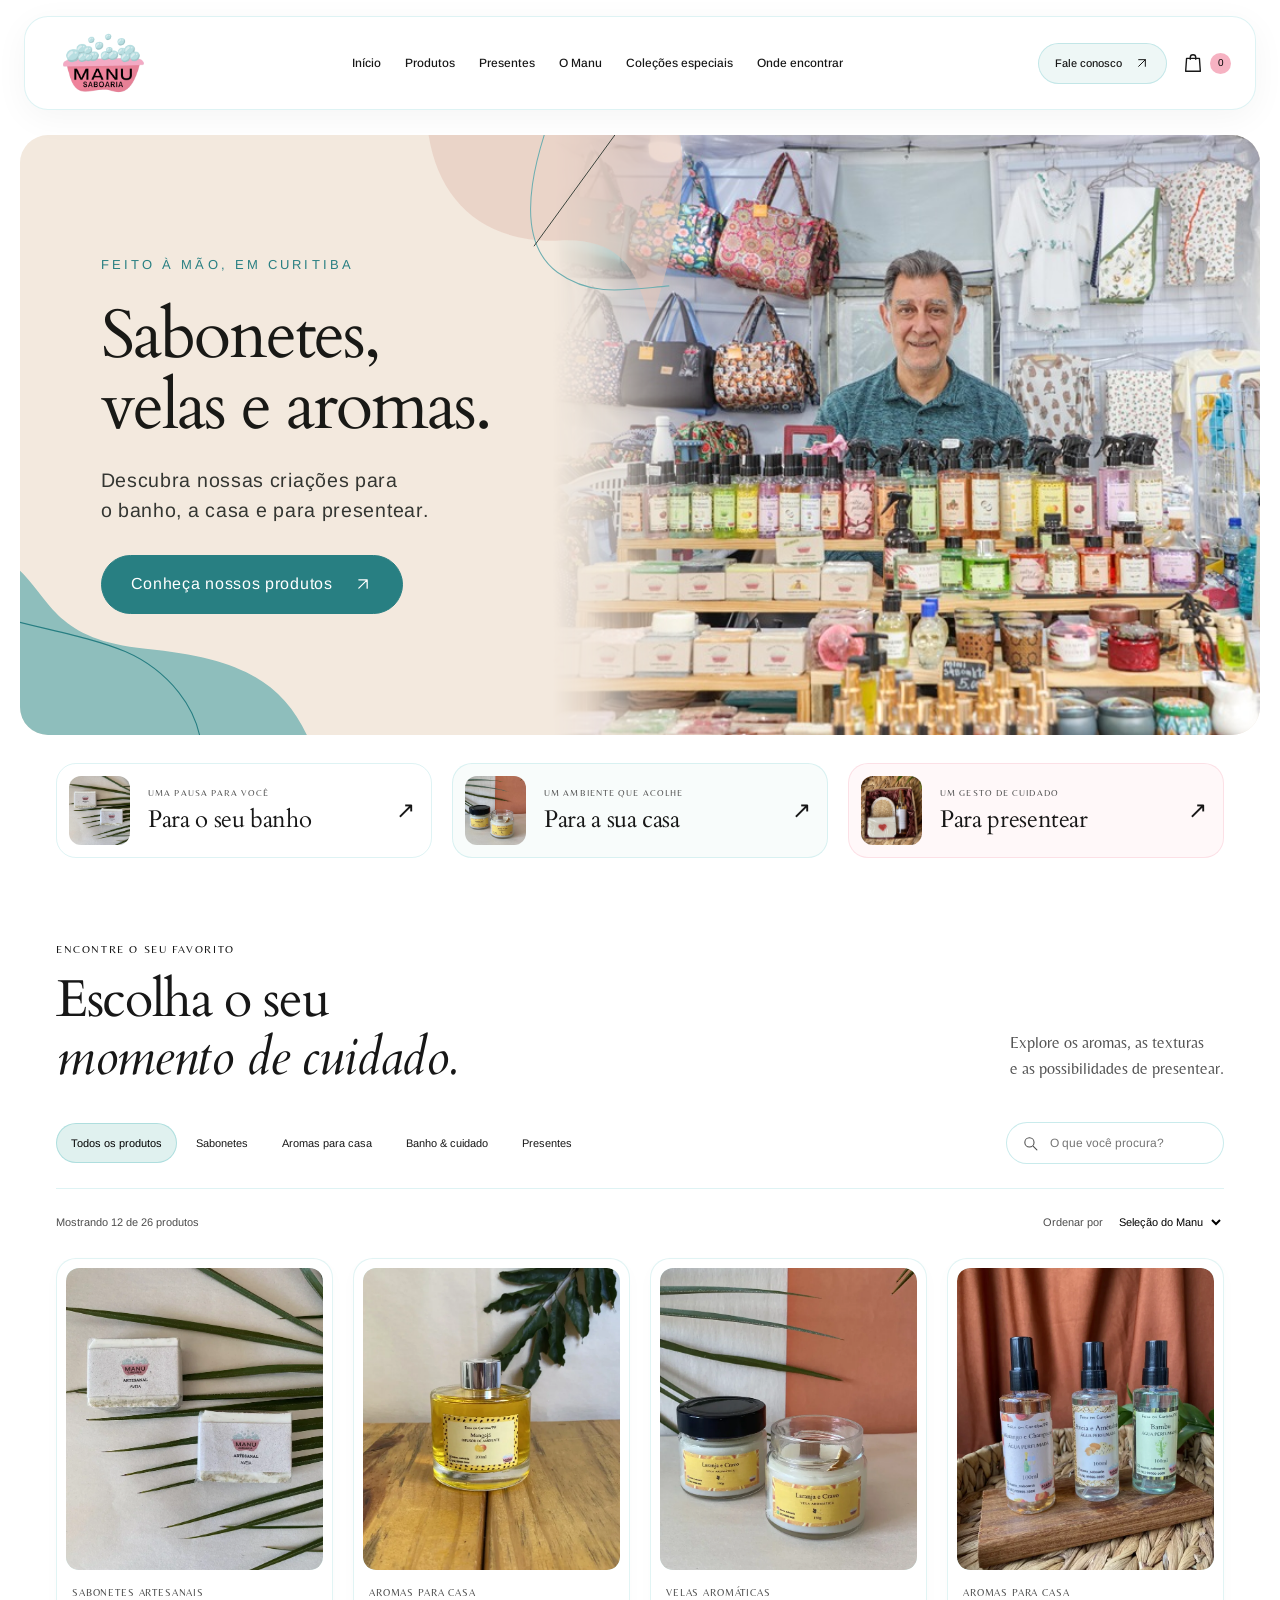
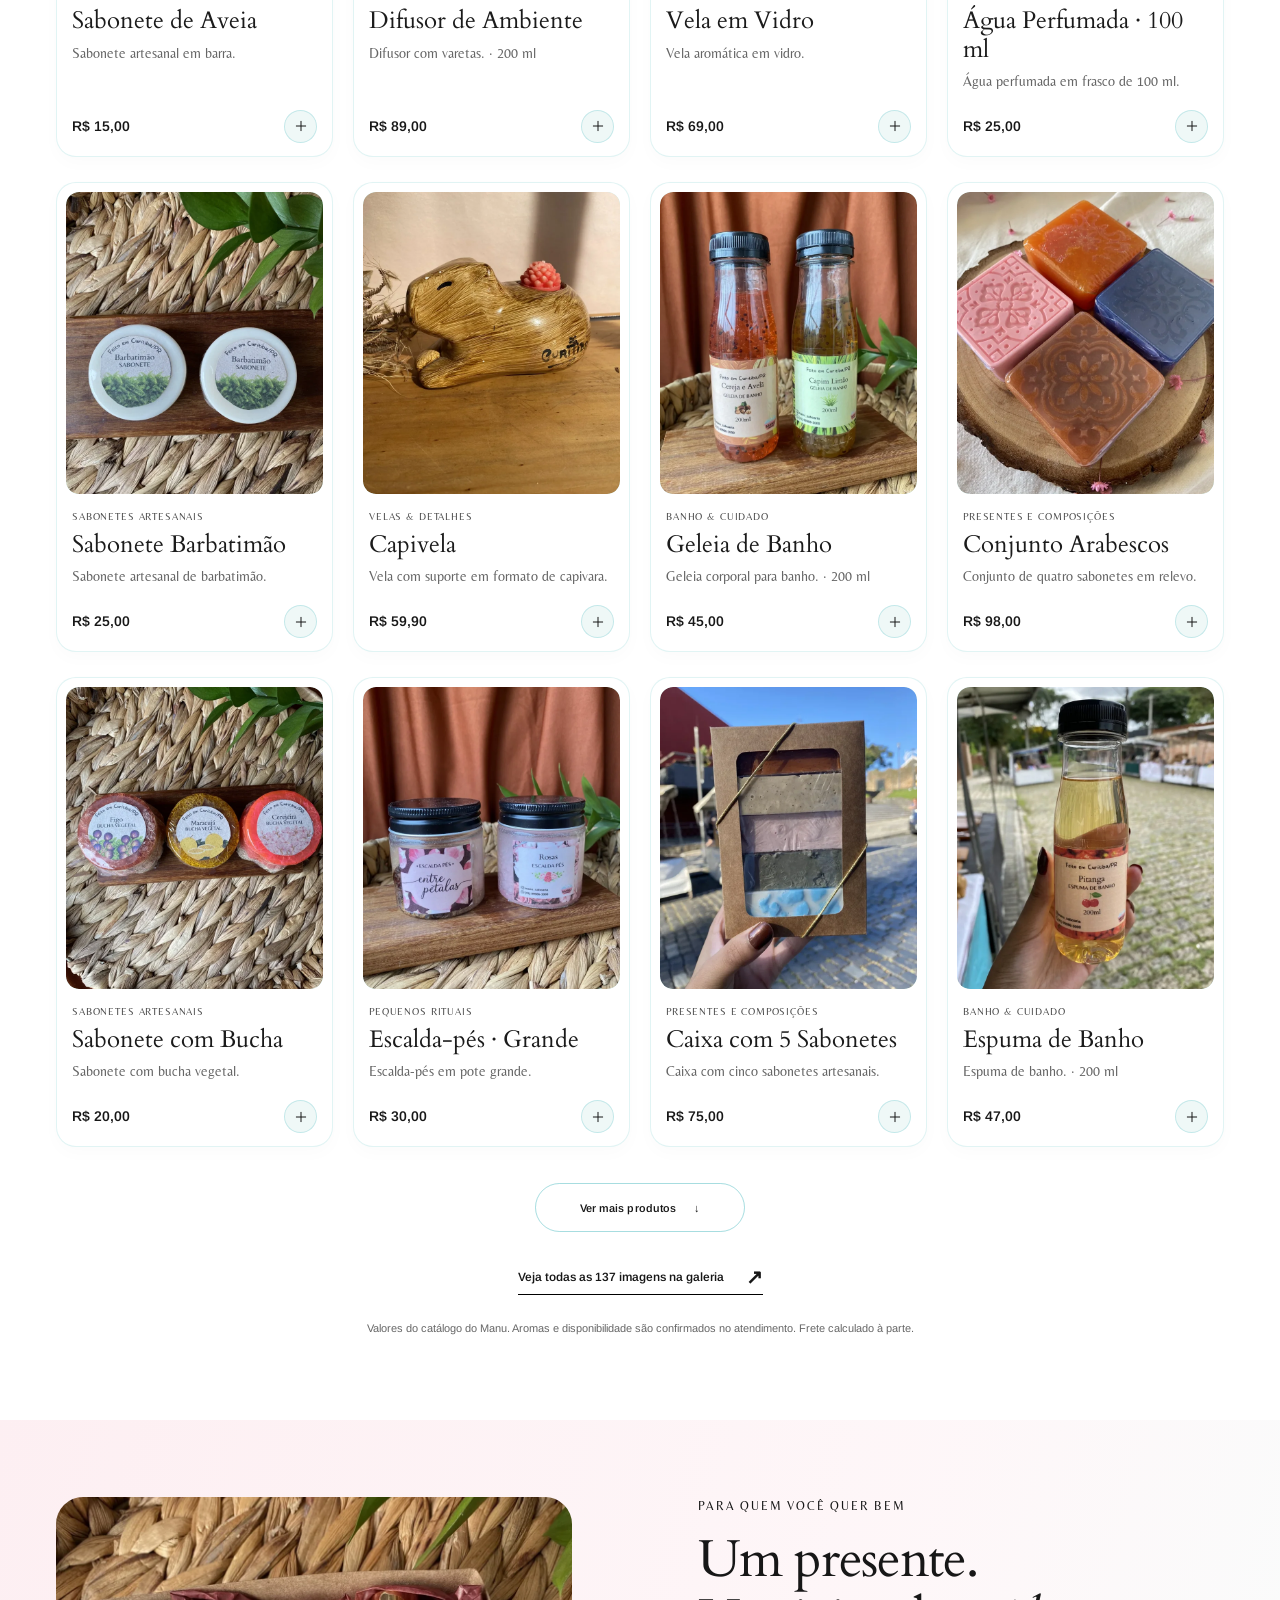
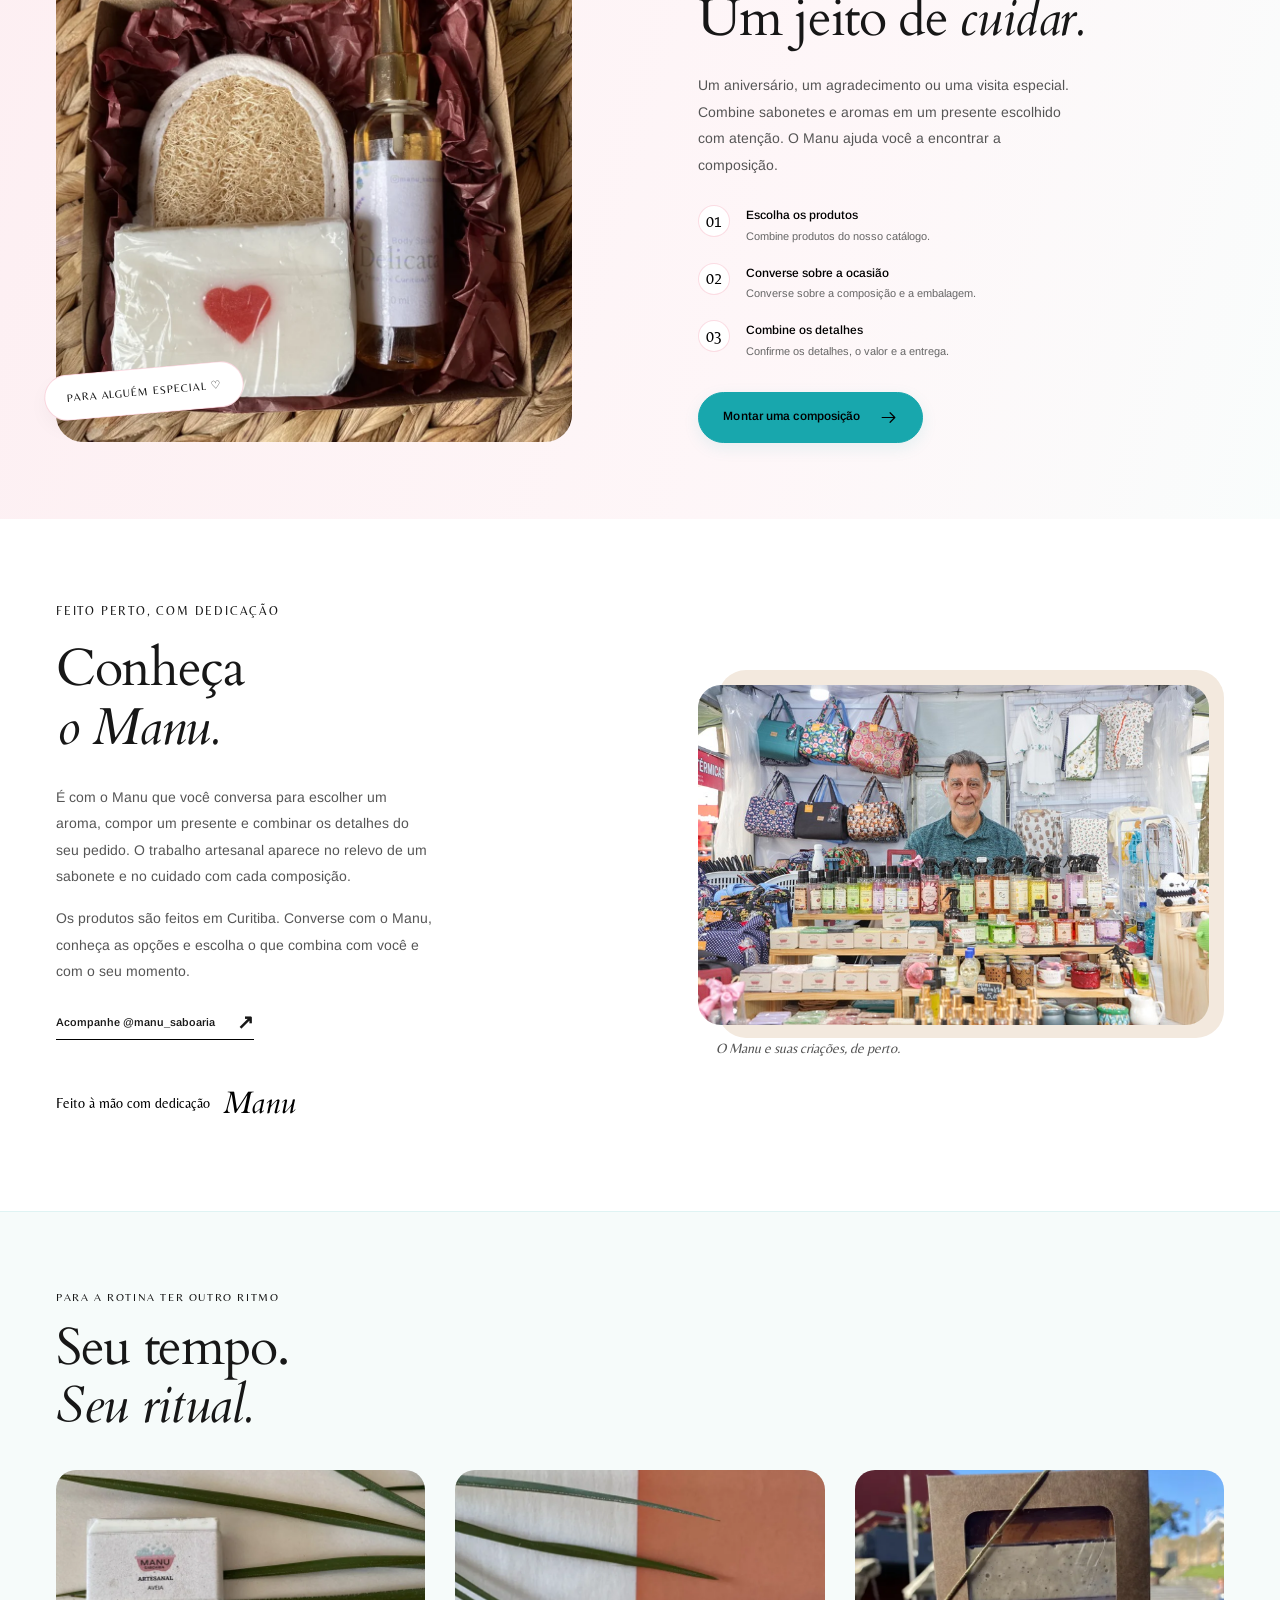
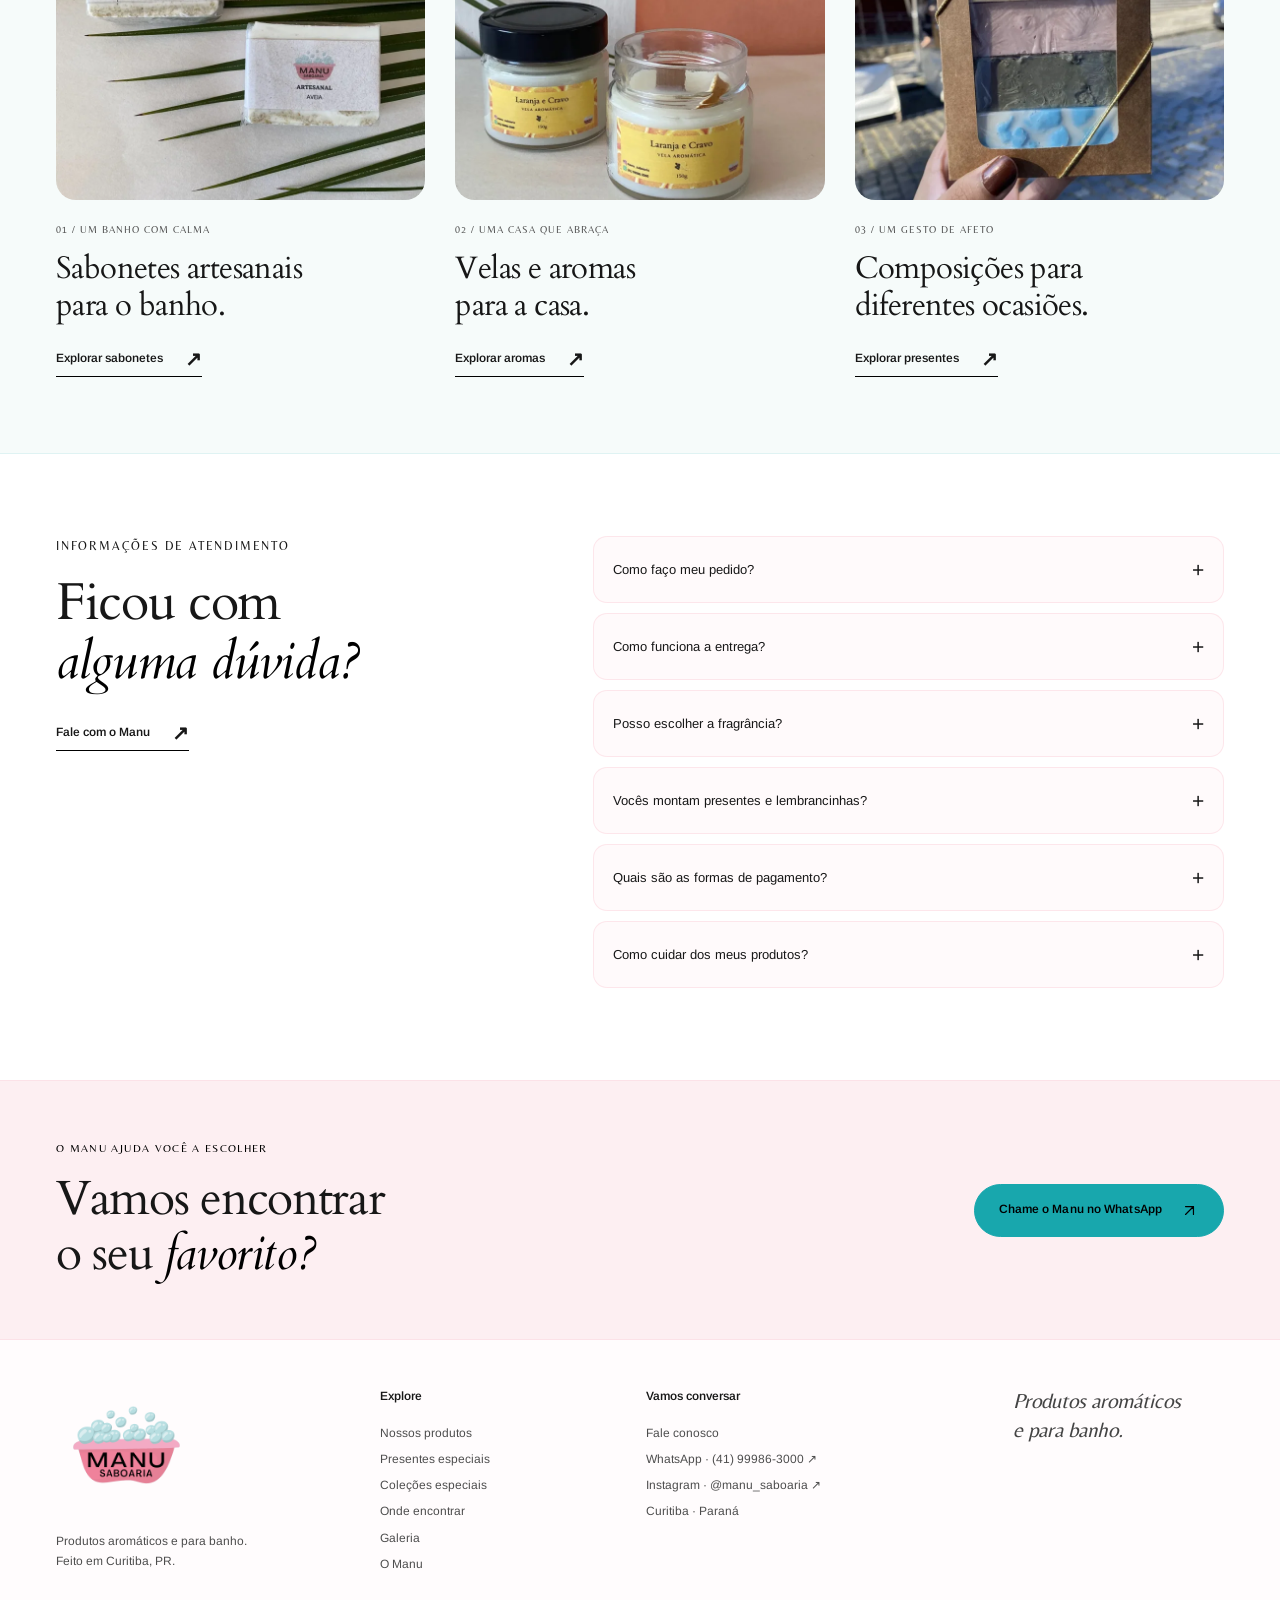
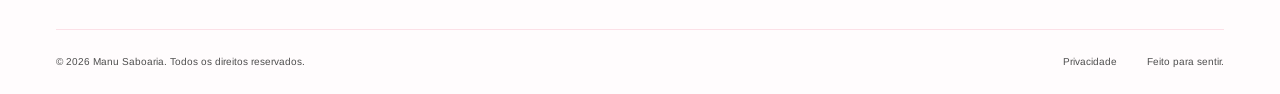
==== index.html @ 28adcc54 "Add files via upload" ====
<!doctype html>
<html lang="pt-BR">
<head>
  <meta charset="utf-8">
  <meta name="viewport" content="width=device-width, initial-scale=1">
  <meta name="theme-color" content="#18A7AD">
  <title>Manu Saboaria · Produtos aromáticos e para banho</title>
  <meta name="description" content="Sabonetes artesanais, velas e aromas feitos em Curitiba. Explore o catálogo da marca Manu Saboaria, escolha seus favoritos e faça seu pedido pelo WhatsApp.">
  <meta property="og:type" content="website">
  <meta property="og:locale" content="pt_BR">
  <meta property="og:title" content="Manu Saboaria · Feito à mão com dedicação">
  <meta property="og:description" content="Sabonetes, velas e aromas feitos em Curitiba. Escolha um cuidado para você, para a casa ou para presentear.">
  <meta property="og:image" content="/assets/images/manu-na-feira.png">
  <link rel="icon" href="assets/marca/logo-manu.png?v=fed4c7f93343" type="image/png">
  <link rel="preload" as="image" href="assets/images/manu-na-feira.png">
  <link rel="stylesheet" href="assets/css/styles.css"><link rel="stylesheet" href="assets/css/marca.css"><link rel="stylesheet" href="assets/css/acolhimento.css"><link rel="stylesheet" href="assets/css/canva.css">
  <script src="assets/js/products.js" defer></script>
  <script src="assets/js/app.js" defer></script>
</head>
<body class="home">
  <a class="skip-link" href="#colecao">Ir para o catálogo</a>
  <header class="header cozy-header">
    <div class="header-inner container">
      <a class="brand" href="#inicio" aria-label="Manu Saboaria, início"><img class="brand-official" src="assets/marca/logo-manu.png?v=fed4c7f93343" alt="Manu Saboaria" width="1080" height="1080"></a>
      <nav class="desktop-nav" aria-label="Navegação principal"><a href="#inicio">Início</a><a href="#colecao">Produtos</a><a href="#presentes">Presentes</a><a href="#essencia">O Manu</a><a href="eventos-especiais.html">Coleções especiais</a><a href="como-nos-encontrar.html">Onde encontrar</a></nav>
      <div class="header-actions"><a class="contact-link" href="fale-conosco.html">Fale conosco <svg viewBox="0 0 24 24" aria-hidden="true"><path d="M7 17 17 7M7 7h10v10"/></svg></a><button class="bag-button" id="open-cart" aria-label="Abrir sacola"><svg viewBox="0 0 24 24" aria-hidden="true"><path d="M5 7h14l1 14H4L5 7ZM9 8V6a3 3 0 0 1 6 0v2"/></svg><span id="cart-count" class="bag-count">0</span></button><button id="menu-toggle" class="menu-toggle" aria-label="Abrir menu" aria-expanded="false" aria-controls="mobile-nav"><svg viewBox="0 0 24 24" aria-hidden="true"><path d="M4 7h16M4 12h16M4 17h16"/></svg></button></div>
    </div>
    <nav id="mobile-nav" class="mobile-nav" aria-label="Navegação pelo celular" hidden><a href="#inicio">Início</a><a href="#colecao">Produtos</a><a href="#presentes">Presentes</a><a href="#essencia">O Manu</a><a href="eventos-especiais.html">Coleções especiais</a><a href="como-nos-encontrar.html">Onde encontrar</a><a href="fale-conosco.html">Fale conosco</a><button id="open-cart-mobile">Minha sacola (<span id="cart-count-mobile">0</span>)</button></nav>
  </header>
  <main>
    <section class="canva-hero" id="inicio" aria-labelledby="hero-title">
      <svg class="canva-hero-art" viewBox="0 0 1500 660" preserveAspectRatio="none" aria-hidden="true" focusable="false">
        <path class="canva-blob-pink" d="M500-100C468 30 527 121 653 116c83-3 94 41 110 91 24-71 63-184 17-246Z"/>
        <path class="canva-line-teal" d="M673-90C621 14 591 111 650 151c42 28 85 19 135 15"/>
        <path class="canva-line-dark" d="M774-68 622 122"/>
        <path class="canva-blob-teal" d="M-80 445C52 468-3 552 152 565c114 10 164 36 195 95H-80Z"/>
        <path class="canva-line-bottom" d="M-70 519C77 558 139 553 192 613c20 23 29 47 28 75"/>
      </svg>
      <div class="canva-hero-copy">
        <p class="eyebrow">FEITO À MÃO, EM CURITIBA</p>
        <h1 id="hero-title"><span>Sabonetes,</span> <span>velas e aromas.</span></h1>
        <p class="canva-hero-description">Descubra nossas criações para <span>o banho, a casa e para presentear.</span></p>
        <a class="button button-primary" href="#colecao">Conheça nossos produtos <svg viewBox="0 0 24 24" aria-hidden="true"><path d="M7 17 17 7M7 7h10v10"/></svg></a>
      </div>
      <figure class="canva-hero-photo"><img src="assets/images/manu-na-feira.png" alt="O Manu sorrindo atrás da sua banca de sabonetes, velas e aromas artesanais em uma feira." width="800" height="533" fetchpriority="high"></figure>
    </section>
    <section class="welcome-paths container" aria-label="Encontre seu momento de cuidado">
      <a class="welcome-path" href="#colecao" data-category-link="sabonetes"><img src="assets/images/sabonete-aveia.webp" alt="" width="130" height="150" loading="lazy"><span><small>UMA PAUSA PARA VOCÊ</small><strong>Para o seu banho</strong></span><span class="welcome-path-arrow" aria-hidden="true">↗</span></a>
      <a class="welcome-path" href="#colecao" data-category-link="casa"><img src="assets/images/vela-vidro.webp" alt="" width="130" height="150" loading="lazy"><span><small>UM AMBIENTE QUE ACOLHE</small><strong>Para a sua casa</strong></span><span class="welcome-path-arrow" aria-hidden="true">↗</span></a>
      <a class="welcome-path" href="#colecao" data-category-link="presentes"><img src="assets/images/presente-carinho.webp" alt="" width="130" height="150" loading="lazy"><span><small>UM GESTO DE CUIDADO</small><strong>Para presentear</strong></span><span class="welcome-path-arrow" aria-hidden="true">↗</span></a>
    </section>
    <section class="collection container section-space" id="colecao" aria-labelledby="collection-title">
      <div class="section-heading"><div><p class="eyebrow">ENCONTRE O SEU FAVORITO</p><h2 id="collection-title">Escolha o seu<br><em>momento de cuidado.</em></h2></div><p>Explore os aromas, as texturas<br>e as possibilidades de presentear.</p></div>
      <div class="catalog-toolbar"><div class="category-tabs" role="group" aria-label="Filtrar por categoria"><button data-filter="all" class="active" aria-pressed="true">Todos os produtos</button><button data-filter="sabonetes" aria-pressed="false">Sabonetes</button><button data-filter="casa" aria-pressed="false">Aromas para casa</button><button data-filter="banho" aria-pressed="false">Banho & cuidado</button><button data-filter="presentes" aria-pressed="false">Presentes</button></div><label class="search-field"><svg viewBox="0 0 24 24" aria-hidden="true"><circle cx="10.5" cy="10.5" r="6.5"/><path d="m16 16 5 5"/></svg><span class="sr-only">Buscar produtos</span><input id="catalog-search" type="search" placeholder="O que você procura?" autocomplete="off"></label></div>
      <div class="catalog-meta"><p id="catalog-count" aria-live="polite"></p><label>Ordenar por <select id="catalog-sort"><option value="featured">Seleção do Manu</option><option value="price-low">Menor preço</option><option value="price-high">Maior preço</option><option value="name">Nome do produto</option></select></label></div>
      <div id="product-grid" class="product-grid"></div><div id="no-results" class="no-results" hidden><span aria-hidden="true">✿</span><h3>Vamos tentar outro aroma?</h3><p>Nenhum produto encontrado. Experimente outra busca ou categoria.</p></div><div class="load-more-wrap"><button id="load-more" class="button button-outline">Ver mais produtos <span aria-hidden="true">↓</span></button></div><noscript><p>Ative o JavaScript para explorar o catálogo e a sacola. Você também pode <a href="https://wa.me/5541999863000">pedir o catálogo pelo WhatsApp</a>.</p></noscript>
      <p class="collection-gallery-link"><a class="text-link" href="galeria.html">Veja todas as 137 imagens na galeria <span aria-hidden="true">↗</span></a></p><p class="catalog-note">Valores do catálogo do Manu. Aromas e disponibilidade são confirmados no atendimento. Frete calculado à parte.</p>
    </section>
    <section class="gifts-section" id="presentes" aria-labelledby="gifts-title"><div class="container gifts-layout"><div class="gifts-image"><img src="assets/images/presente-carinho.webp" alt="Caixa de presente Manu com sabonetes artesanais e produtos de banho, acomodados em papel de seda" width="1000" height="1333" loading="lazy"><span class="gift-tag">PARA ALGUÉM ESPECIAL ♡</span></div><div class="gifts-copy"><p class="eyebrow">PARA QUEM VOCÊ QUER BEM</p><h2 id="gifts-title">Um presente.<br>Um jeito de <em>cuidar.</em></h2><p>Um aniversário, um agradecimento ou uma visita especial. Combine sabonetes e aromas em um presente escolhido com atenção. O Manu ajuda você a encontrar a composição.</p><div class="gift-options"><div><span>01</span><p><strong>Escolha os produtos</strong>Combine produtos do nosso catálogo.</p></div><div><span>02</span><p><strong>Converse sobre a ocasião</strong>Converse sobre a composição e a embalagem.</p></div><div><span>03</span><p><strong>Combine os detalhes</strong>Confirme os detalhes, o valor e a entrega.</p></div></div><a class="button button-primary" href="https://wa.me/5541999863000?text=Ol%C3%A1%2C%20Manu!%20Quero%20montar%20um%20presente%20especial.%20Pode%20me%20ajudar%3F" target="_blank" rel="noopener noreferrer">Montar uma composição <svg viewBox="0 0 24 24" aria-hidden="true"><path d="M4 12h16m-6-6 6 6-6 6"/></svg></a></div></div></section>
    <section class="essence container section-space" id="essencia" aria-labelledby="essence-title"><div class="essence-copy"><p class="eyebrow">FEITO PERTO, COM DEDICAÇÃO</p><h2 id="essence-title">Conheça<br><em>o Manu.</em></h2><p>É com o Manu que você conversa para escolher um aroma, compor um presente e combinar os detalhes do seu pedido. O trabalho artesanal aparece no relevo de um sabonete e no cuidado com cada composição.</p><p>Os produtos são feitos em Curitiba. Converse com o Manu, conheça as opções e escolha o que combina com você e com o seu momento.</p><a class="text-link" href="https://www.instagram.com/manu_saboaria/" target="_blank" rel="noopener noreferrer">Acompanhe @manu_saboaria <span aria-hidden="true">↗</span></a><div class="essence-signature">Feito à mão com dedicação <span>Manu</span><svg viewBox="0 0 24 24" aria-hidden="true"><path d="M20.8 4.6a5.5 5.5 0 0 0-7.8 0L12 5.7l-1.1-1.1a5.5 5.5 0 0 0-7.8 7.8L12 21l8.8-8.6a5.5 5.5 0 0 0 0-7.8Z"/></svg></div></div><div class="essence-image essence-manu-image"><img src="assets/images/manu-na-feira.png" alt="O Manu em sua banca, com uma seleção de sabonetes, velas e aromas artesanais." width="800" height="533" loading="lazy"><span class="photo-label">O Manu e suas criações, de perto.</span></div></section>
    <section class="rituals-section" aria-labelledby="rituals-title"><div class="container"><div class="section-heading"><div><p class="eyebrow">PARA A ROTINA TER OUTRO RITMO</p><h2 id="rituals-title">Seu tempo.<br><em>Seu ritual.</em></h2></div></div><div class="ritual-cards"><a href="#colecao" data-category-link="sabonetes"><div class="ritual-img"><img src="assets/images/ritual-banho.webp" width="700" height="900" alt="Sabonetes artesanais do Manu em uma composição com folhas verdes" loading="lazy"></div><span class="ritual-number">01 / UM BANHO COM CALMA</span><h3>Sabonetes artesanais<br>para o banho.</h3><span class="text-link">Explorar sabonetes <span aria-hidden="true">↗</span></span></a><a href="#colecao" data-category-link="casa"><div class="ritual-img"><img src="assets/images/ritual-casa.webp" width="700" height="900" alt="Velas artesanais da marca Manu Saboaria com frascos em vidro e detalhes de folhas" loading="lazy"></div><span class="ritual-number">02 / UMA CASA QUE ABRAÇA</span><h3>Velas e aromas<br>para a casa.</h3><span class="text-link">Explorar aromas <span aria-hidden="true">↗</span></span></a><a href="#colecao" data-category-link="presentes"><div class="ritual-img"><img src="assets/images/ritual-presente.webp" width="700" height="900" alt="Caixa com sabonetes artesanais em diferentes cores para presentear" loading="lazy"></div><span class="ritual-number">03 / UM GESTO DE AFETO</span><h3>Composições para<br>diferentes ocasiões.</h3><span class="text-link">Explorar presentes <span aria-hidden="true">↗</span></span></a></div></div></section>
    <section class="faq container section-space" id="duvidas" aria-labelledby="faq-title"><div><p class="eyebrow">INFORMAÇÕES DE ATENDIMENTO</p><h2 id="faq-title">Ficou com <br><em>alguma dúvida?</em></h2><a class="text-link" href="https://wa.me/5541999863000" target="_blank" rel="noopener noreferrer">Fale com o Manu <span aria-hidden="true">↗</span></a></div><div class="faq-list"><details><summary>Como faço meu pedido?<span aria-hidden="true">+</span></summary><p>Escolha os produtos, adicione à sacola e toque em “Enviar pedido pelo WhatsApp”. A mensagem vai com os itens e valores para o Manu confirmar aromas, disponibilidade, pagamento e entrega. O pedido é concluído no atendimento.</p></details><details><summary>Como funciona a entrega?<span aria-hidden="true">+</span></summary><p>A marca Manu Saboaria é de Curitiba, PR. Consulte pelo WhatsApp as opções de entrega ou retirada, o frete e o prazo para o seu endereço antes de confirmar o pedido.</p></details><details><summary>Posso escolher a fragrância?<span aria-hidden="true">+</span></summary><p>Sim! As fotos mostram algumas opções da coleção. Informe o aroma de sua preferência nas observações da sacola; o Manu confirma o que está disponível e ajuda você a escolher.</p></details><details><summary>Vocês montam presentes e lembrancinhas?<span aria-hidden="true">+</span></summary><p>Fale com o Manu para combinar os produtos, a apresentação e a quantidade desejada. O valor e o prazo são definidos de acordo com a composição escolhida.</p></details><details><summary>Quais são as formas de pagamento?<span aria-hidden="true">+</span></summary><p>As opções de pagamento são informadas pelo Manu no atendimento pelo WhatsApp, antes da confirmação do pedido. Não é necessário cadastrar dados de pagamento neste site.</p></details><details><summary>Como cuidar dos meus produtos?<span aria-hidden="true">+</span></summary><p>Guarde os sabonetes em local seco e, após o uso, utilize uma saboneteira que permita o escoamento da água. Siga as orientações do rótulo. Mantenha velas acesas sob supervisão, longe de tecidos, crianças e animais, e apague antes de sair.</p></details></div></section>
    <section class="contact-banner"><div class="container"><div><p class="eyebrow">O MANU AJUDA VOCÊ A ESCOLHER</p><h2>Vamos encontrar<br>o seu <em>favorito?</em></h2></div><a class="button button-light" href="https://wa.me/5541999863000?text=Ol%C3%A1%2C%20Manu!%20Vim%20pelo%20site%20e%20quero%20conhecer%20os%20produtos." target="_blank" rel="noopener noreferrer">Chame o Manu no WhatsApp <svg viewBox="0 0 24 24" aria-hidden="true"><path d="M7 17 17 7M7 7h10v10"/></svg></a></div></section>
  </main>
  <footer class="footer"><div class="container footer-top"><div><a class="brand" href="#inicio"><img class="brand-official" src="assets/marca/logo-manu.png?v=fed4c7f93343" alt="Manu Saboaria" width="1080" height="1080"></a><p>Produtos aromáticos e para banho.<br>Feito em Curitiba, PR.</p></div><div><h3>Explore</h3><a href="#colecao">Nossos produtos</a><a href="#presentes">Presentes especiais</a><a href="eventos-especiais.html">Coleções especiais</a><a href="como-nos-encontrar.html">Onde encontrar</a><a href="galeria.html">Galeria</a><a href="#essencia">O Manu</a></div><div><h3>Vamos conversar</h3><a href="fale-conosco.html">Fale conosco</a><a href="https://wa.me/5541999863000" target="_blank" rel="noopener noreferrer">WhatsApp · (41) 99986-3000 ↗</a><a href="https://www.instagram.com/manu_saboaria/" target="_blank" rel="noopener noreferrer">Instagram · @manu_saboaria ↗</a><span>Curitiba · Paraná</span></div><div class="footer-note"><span aria-hidden="true">♡</span><p>Produtos aromáticos<br>e para banho.</p></div></div><div class="container footer-bottom"><span>© <span id="current-year">2026</span> Manu Saboaria. Todos os direitos reservados.</span><button class="privacy-trigger" onclick="document.getElementById('privacy-dialog').showModal()">Privacidade</button><span>Feito para sentir.</span></div></footer>
  <dialog id="product-dialog" class="product-dialog" aria-label="Detalhes do produto"><button class="dialog-close" id="close-product" aria-label="Fechar detalhes">×</button><div id="product-content"></div></dialog>
  <dialog id="cart-dialog" class="cart-dialog" aria-labelledby="cart-title"><div class="cart-shell"><div class="cart-header"><div><p class="eyebrow">SEUS PRODUTOS</p><h2 id="cart-title">Sua <em>sacola.</em></h2></div><button id="close-cart" class="dialog-close" aria-label="Fechar sacola">×</button></div><div id="cart-empty" class="cart-empty"><span aria-hidden="true">♡</span><h3>Seu próximo favorito<br>está por aqui.</h3><p>Explore o catálogo e adicione os produtos à sua sacola.</p><button class="button button-primary" onclick="document.getElementById('cart-dialog').close();location.hash='colecao'">Explorar produtos</button></div><div id="cart-filled" hidden><div id="cart-items"></div><div class="cart-notes"><label for="cart-notes">Observações do pedido</label><textarea id="cart-notes" rows="3" maxlength="600" placeholder="Aroma desejado, embalagem ou informação sobre o pedido…"></textarea></div><div class="cart-summary"><span>Subtotal dos produtos</span><strong id="cart-subtotal">R$ 0,00</strong></div><p class="cart-disclaimer">Frete à parte. Aromas, disponibilidade e pagamento confirmados com o Manu no WhatsApp.</p><a id="checkout" class="button button-primary checkout" href="https://wa.me/5541999863000" target="_blank" rel="noopener noreferrer">Enviar pedido pelo WhatsApp <svg viewBox="0 0 24 24" aria-hidden="true"><path d="M4 12h16m-6-6 6 6-6 6"/></svg></a><button id="clear-cart" class="clear-cart">Esvaziar sacola</button></div></div></dialog>
  <dialog id="privacy-dialog" class="privacy-dialog" aria-labelledby="privacy-title"><button class="dialog-close" onclick="this.closest('dialog').close()" aria-label="Fechar privacidade">×</button><p class="eyebrow">TRANSPARÊNCIA E CUIDADO</p><h2 id="privacy-title">Sua privacidade.</h2><p>Este catálogo salva a sua sacola e as observações apenas no navegador deste dispositivo, para você continuar de onde parou. Você pode remover esses dados esvaziando a sacola ou limpando os dados do site no navegador.</p><p>O site não possui formulário de cadastro, cookies de publicidade ou rastreamento. Ao escolher enviar o pedido, você abre o WhatsApp com uma mensagem preparada e decide se deseja enviá-la. A partir daí, os dados da conversa são tratados pelas plataformas e pelo Manu para atender ao seu pedido.</p><p>Links para WhatsApp e Instagram levam a serviços externos, com suas próprias políticas. Para assuntos de privacidade e atendimento, fale com o Manu pelo <a href="https://wa.me/5541999863000" target="_blank" rel="noopener noreferrer">WhatsApp</a>.</p></dialog>
  <div id="toast" class="toast" role="status" aria-live="polite"></div>
</body>
</html>
---- assets/css/styles.css ----
@charset "UTF-8";
:root{--cream:#FFFFFF;--paper:#FFFFFF;--ink:#000000;--muted:#4D4D4D;--teal:#18A7AD;--pink:#F0839C;--line:#D1EBE7;--yellow:#D1EBE7;--serif:'Cardo',Georgia,serif;--sans:'Arimo',Arial,sans-serif;--display:'Belleza',Arial,sans-serif;--radius:8px}
*{box-sizing:border-box}html{scroll-behavior:smooth;scroll-padding-top:110px}body{margin:0;background:var(--cream);color:var(--ink);font-family:var(--sans);font-size:15px;line-height:1.65;-webkit-font-smoothing:antialiased}body:has(dialog[open]){overflow:hidden}button,input,select,textarea{font:inherit}button,a,input,select,textarea{-webkit-tap-highlight-color:transparent}button,a{touch-action:manipulation}button{cursor:pointer}a{color:inherit;text-decoration:none}button{color:inherit}img{display:block;max-width:100%;height:auto}svg{width:24px;height:24px;fill:none;stroke:currentColor;stroke-width:1.5;stroke-linecap:round;stroke-linejoin:round;flex-shrink:0}h1,h2,h3,p{margin:0}h1,h2,h3{font-weight:400}h1,h2,h3 em{font-weight:400}button{border:0;background:none}input,select,textarea{min-width:0}button:focus-visible,a:focus-visible,input:focus-visible,select:focus-visible,textarea:focus-visible,summary:focus-visible{outline:3px solid #000000;outline-offset:4px}::selection{background:var(--pink);color:var(--ink)}[hidden]{display:none!important}.container{width:min(1280px,calc(100% - 112px));margin-inline:auto}.section-space{padding-block:112px}.eyebrow{font-size:10px;letter-spacing:2px;line-height:1.7;font-weight:650}.sr-only{position:absolute;width:1px;height:1px;padding:0;margin:-1px;overflow:hidden;clip:rect(0,0,0,0);white-space:nowrap;border:0}.skip-link{position:fixed;z-index:99;top:12px;left:12px;transform:translateY(-150%);padding:12px 20px;background:var(--paper);border:1px solid var(--ink)}.skip-link:focus{transform:none}.button{display:inline-flex;align-items:center;justify-content:center;gap:23px;min-height:54px;padding:14px 25px;font-size:12px;font-weight:600;letter-spacing:.1px;border-radius:4px;transition:background .2s,transform .2s,color .2s}.button svg{width:19px;height:19px}.button:hover{transform:translateY(-2px)}.button-primary{background:var(--teal);color:var(--paper);border:1px solid var(--teal)}.button-primary:hover{background:#18A7AD}.button-outline,.button-secondary{border:1px solid var(--teal);background:transparent}.button-outline:hover,.button-secondary:hover{background:var(--ink);color:var(--paper)}.button-light{background:var(--cream);color:var(--ink)}.text-link{display:inline-flex;align-items:center;gap:22px;border-bottom:1px solid #000000;padding-block:7px;font-size:12px;font-weight:600}.text-link:hover{border-color:var(--ink)}.text-link span{font-size:20px;line-height:1}
.announcement{background:var(--teal);color:#FFFFFF;height:35px;padding-inline:56px;display:flex;align-items:center;justify-content:space-between;font-size:10px;letter-spacing:.5px}.announcement-right{display:flex;align-items:center;gap:9px}.announcement svg{width:13px;height:13px}.header{position:sticky;top:0;z-index:30;background:rgba(255,255,255,.97);border-bottom:1px solid rgba(209,235,231,.8);backdrop-filter:blur(16px)}.header-inner{height:102px;display:flex;align-items:center;justify-content:space-between;gap:35px}.brand{display:inline-flex;flex-direction:column;position:relative;width:145px;flex-shrink:0;line-height:1}.brand-word{font-family:var(--serif);font-size:57px;font-weight:600;letter-spacing:-4px}.brand-sub{font-size:7px;letter-spacing:2.5px;font-weight:650;margin-top:8px}.brand-bubbles{position:absolute;top:3px;right:8px;width:30px;height:25px}.brand-bubbles i{display:block;position:absolute;border:1.2px solid var(--teal);border-radius:50%;background:var(--pink)}.brand-bubbles i:nth-child(1){width:13px;height:13px;bottom:0;left:0}.brand-bubbles i:nth-child(2){width:8px;height:8px;top:0;left:10px;background:var(--cream)}.brand-bubbles i:nth-child(3){width:5px;height:5px;right:0;bottom:4px;background:var(--yellow)}.desktop-nav{display:flex;align-items:center;gap:29px;margin-left:20px}.desktop-nav a{font-size:11px;position:relative;white-space:nowrap}.desktop-nav a:after{content:'';position:absolute;bottom:-8px;left:0;width:0;height:1px;background:var(--ink);transition:width .2s}.desktop-nav a:hover:after{width:100%}.header-actions{display:flex;gap:24px;align-items:center}.contact-link{font-size:11px;display:flex;align-items:center;gap:7px;white-space:nowrap}.contact-link svg{width:17px;height:17px}.bag-button{display:flex;align-items:center;gap:7px;padding:8px 0}.bag-button svg{width:22px;height:24px}.bag-count{display:grid;place-items:center;background:var(--pink);width:20px;height:20px;border-radius:50%;font-size:9px}.menu-toggle{display:none;padding:6px}.mobile-nav{padding:14px 24px 22px;border-top:1px solid var(--line);background:var(--cream)}.mobile-nav a,.mobile-nav button{display:block;text-align:left;width:100%;padding:12px 0;font-size:14px}
.hero{display:grid;grid-template-columns:1fr 1fr;gap:7%;padding-block:64px 82px;align-items:center;min-height:740px}.hero-copy{position:relative;padding-bottom:14px}.hero .eyebrow{display:flex;gap:10px;align-items:center;font-size:9px;letter-spacing:1.75px}.hero .eyebrow>span{width:7px;height:7px;border-radius:50%;background:#000000}.hero h1{font-family:var(--serif);font-size:clamp(72px,7.7vw,112px);letter-spacing:-5px;line-height:1.04;margin-top:26px;position:relative;white-space:nowrap}.hero h1 em{color:#000000;position:relative}.hero h1 em:after{content:'';position:absolute;bottom:-11px;left:0;width:100%;height:14px;border-top:1px solid #000000;border-radius:50%;transform:rotate(-4deg)}.hero-spark{position:absolute;right:4%;top:9px;width:49px;height:49px;color:#000000;stroke-width:1}.hero-description{max-width:345px;margin-top:35px;color:var(--muted);font-size:14px;line-height:1.85}.hero-buttons{display:flex;align-items:center;gap:26px;margin-top:31px}.hero-buttons .text-link{white-space:nowrap}.hero-footnote{display:flex;align-items:center;gap:13px;margin-top:53px;font-size:10px;color:var(--muted);line-height:1.7}.hero-footnote strong{font-weight:400}.tiny-flower{font-size:32px;line-height:1;color:#000000}.hero-visual{position:relative;min-width:0;margin-right:17px}.hero-image-frame{aspect-ratio:.88;max-height:610px;border-radius:48% 48% 5px 5px;overflow:hidden;position:relative;background:#D1EBE7}.hero-image-frame>img{width:100%;height:100%;object-fit:cover;transition:transform 1s}.hero-image-frame:hover>img{transform:scale(1.025)}.image-caption{position:absolute;bottom:20px;left:24px;color:white;font-size:8px;letter-spacing:2px;text-shadow:0 1px 7px #000000}.hero-round-note{position:absolute;right:-43px;top:30px;width:122px;height:122px;border-radius:50%;background:var(--yellow);display:grid;place-items:center;transform:rotate(14deg)}.hero-round-note svg{width:122px;height:122px;position:absolute;inset:0;fill:var(--ink);stroke:none}.hero-round-note text{font-family:var(--sans);font-size:10px;letter-spacing:2px}.hero-round-note>span{font-size:48px;font-weight:200}.hero-mini{position:absolute;bottom:-26px;right:-30px;background:var(--teal);color:var(--paper);display:flex;align-items:center;box-shadow:0 15px 45px #00000020;padding:10px;gap:18px;width:267px;border-radius:3px}.hero-mini img{width:105px;height:122px;object-fit:cover;border-radius:2px}.hero-mini>span{font-family:var(--serif);font-size:23px;line-height:1.3}.hero-mini em{font-size:18px;color:#FFFFFF}.ritual-strip{border-block:1px solid var(--line);padding-block:23px}.ritual-strip .container{display:flex;align-items:center;justify-content:space-between;gap:20px}.ritual-strip span{font-family:var(--serif);font-size:19px}.ritual-strip b{font-size:23px;color:#000000;font-weight:400}
.section-heading{display:flex;justify-content:space-between;align-items:flex-end;gap:30px;margin-bottom:40px}.section-heading h2,h2{font-family:var(--serif);font-size:clamp(37px,4vw,57px);line-height:1.14;letter-spacing:-1.8px}.section-heading h2{margin-top:12px}.section-heading h2 em{color:#000000}.section-heading>p{font-size:12px;color:var(--muted);line-height:1.85;padding-bottom:7px}.catalog-toolbar{display:flex;align-items:center;gap:20px;justify-content:space-between;padding-bottom:24px;border-bottom:1px solid var(--line)}.category-tabs{display:flex;align-items:center;gap:6px;flex-wrap:wrap}.category-tabs button{padding:10px 13px;font-size:10px;border:1px solid transparent;border-radius:30px;white-space:nowrap;transition:.2s}.category-tabs button:hover{border-color:var(--line)}.category-tabs button.active{color:var(--paper);background:var(--teal)}.search-field{display:flex;align-items:center;gap:9px;border:1px solid var(--line);padding:8px 12px;border-radius:4px;width:218px;flex-shrink:0}.search-field svg{width:17px;height:17px;color:var(--muted)}.search-field input{width:100%;border:0;background:transparent;color:var(--ink);font-size:10px;height:24px;outline:none}.search-field:focus-within{outline:2px solid #000000;outline-offset:2px}.catalog-meta{display:flex;justify-content:space-between;align-items:center;margin:21px 0;font-size:10px;color:var(--muted)}.catalog-meta label{display:flex;gap:7px;align-items:center}.catalog-meta select{color:var(--ink);font-size:10px;max-width:140px;border:0;background:transparent;padding:5px}.product-grid{display:grid;grid-template-columns:repeat(4,minmax(0,1fr));gap:36px 23px}.product-card{min-width:0;display:flex;flex-direction:column}.product-image-wrap{position:relative;overflow:hidden;border-radius:4px;background:#D1EBE7}.product-image{width:100%;padding:0;display:block;overflow:hidden;border-radius:4px;aspect-ratio:4/4.7;background:#D1EBE7;position:relative}.product-image img{width:100%;height:100%;object-fit:cover;transition:transform .6s}.product-image:hover img{transform:scale(1.055)}.product-category{font-size:8px;letter-spacing:1.4px;text-transform:uppercase;color:var(--muted);margin-top:17px;line-height:1.5}.product-name{font-family:var(--serif);font-size:22px;letter-spacing:-.35px;line-height:1.2;margin-top:6px}.product-name button{padding:0;text-align:left;font:inherit}.product-name:hover{color:#000000}.product-desc{font-size:10px;color:var(--muted);margin-top:7px;line-height:1.7}.product-card-footer{display:flex;align-items:center;justify-content:space-between;gap:10px;margin-top:auto;padding-top:15px}.product-price{font-size:13px;font-weight:600}.add-product{width:34px;height:34px;border:1px solid var(--line);border-radius:50%;display:grid;place-items:center;transition:background .2s,color .2s}.add-product svg{width:16px;height:16px}.add-product:hover{background:var(--teal);color:var(--paper);border-color:var(--teal)}.load-more-wrap{text-align:center;margin-top:49px}.load-more-wrap .button{min-width:210px;font-size:11px}.catalog-note{font-size:9px;color:var(--muted);text-align:center;margin-top:24px}.no-results{padding:65px 20px;text-align:center}.no-results>span{font-size:46px;color:#000000}.no-results h3{font-family:var(--serif);font-size:30px}.no-results p{font-size:13px;color:var(--muted);margin-top:9px}
.gifts-section{background:var(--pink);padding-block:85px}.gifts-layout{display:grid;grid-template-columns:1fr 1fr;align-items:center;gap:10%}.gifts-image{position:relative;margin-right:10px}.gifts-image>img{width:100%;height:565px;object-fit:cover;border-radius:3px 45% 3px 3px}.gift-tag{position:absolute;background:var(--cream);font-size:9px;letter-spacing:1px;padding:15px 21px;bottom:27px;left:-15px;transform:rotate(-7deg);box-shadow:0 3px 12px #00000020}.gifts-copy h2{font-size:clamp(34px,3.8vw,54px);margin-top:15px}.gifts-copy h2 em{color:#000000}.gifts-copy>p:not(.eyebrow){font-size:12px;line-height:1.9;color:#000000;max-width:375px;margin-top:23px}.gift-options{margin-block:27px 30px}.gift-options>div{display:flex;gap:17px;align-items:flex-start;margin-top:18px}.gift-options>div>span{font-family:var(--serif);font-size:19px;line-height:1.7;color:#000000}.gift-options p{font-size:10px;color:#000000;line-height:1.8}.gift-options strong{display:block;font-size:11px;color:var(--ink);font-weight:550}.gifts-copy .button{font-size:11px}.essence{display:grid;grid-template-columns:1fr 1fr;align-items:center;gap:12%}.essence-copy h2{margin-block:19px 26px}.essence-copy h2 em{color:#000000}.essence-copy>p:not(.eyebrow){font-size:12px;line-height:1.95;color:var(--muted);max-width:379px;margin-top:15px}.essence-copy .text-link{margin-top:20px;font-size:11px}.essence-signature{display:flex;align-items:center;gap:8px;margin-top:38px;font-family:var(--serif);font-style:italic;font-size:16px;color:#000000}.essence-signature span{font-size:35px;letter-spacing:-2px;color:var(--ink);margin-inline:3px}.essence-signature svg{width:22px;height:22px;transform:rotate(-10deg)}.essence-image{position:relative;padding:22px 25px 0 0}.essence-image:before{position:absolute;content:'';background:#D1EBE7;inset:0 0 28px 24px;border-radius:45% 45% 2px 2px;z-index:-1}.essence-image img{height:570px;width:100%;object-fit:cover;border-radius:45% 45% 2px 2px}.photo-label{display:flex;justify-content:space-between;font-family:var(--serif);font-style:italic;padding-top:15px;font-size:14px}.photo-label>span{font-style:normal;font-size:20px}.rituals-section{background:#D1EBE7;padding-block:85px}.ritual-flower{font-size:76px;color:#000000;font-weight:400;line-height:1}.ritual-cards{display:grid;grid-template-columns:repeat(3,minmax(0,1fr));gap:30px}.ritual-img{height:350px;overflow:hidden;border-radius:3px}.ritual-img img{width:100%;height:100%;object-fit:cover;transition:transform .6s}.ritual-cards>a:hover img{transform:scale(1.04)}.ritual-number{display:block;font-size:8px;letter-spacing:1.3px;margin-top:22px;color:var(--muted)}.ritual-cards h3{font-size:30px;font-family:var(--serif);line-height:1.2;margin-top:11px;letter-spacing:-.6px}.ritual-cards .text-link{margin-top:18px;font-size:10px}.faq{display:grid;grid-template-columns:1fr 1.5fr;gap:10%}.faq h2{margin-top:18px}.faq h2 em{color:#000000}.faq>div>.text-link{margin-top:24px}.faq-list{border-top:1px solid var(--line)}.faq details{border-bottom:1px solid var(--line)}.faq summary{list-style:none;cursor:pointer;font-size:12px;display:flex;justify-content:space-between;align-items:center;gap:20px;padding-block:20px}.faq summary::-webkit-details-marker{display:none}.faq summary>span{font-size:21px;font-weight:300;line-height:1;transition:transform .2s}.faq details[open] summary>span{transform:rotate(45deg)}.faq details p{font-size:11px;color:var(--muted);line-height:1.9;max-width:96%;padding-bottom:22px}.contact-banner{background:var(--teal);color:var(--paper);padding-block:61px}.contact-banner>.container{display:flex;align-items:center;gap:32px}.contact-banner h2{font-size:43px;margin-top:8px;letter-spacing:-1px}.contact-banner .eyebrow{font-size:8px;letter-spacing:1.6px;color:#D1EBE7}.contact-banner .button{margin-left:auto;white-space:nowrap;font-size:11px}.contact-flower{font-size:80px;color:#D1EBE7;line-height:1}.footer{padding-block:66px 0;background:#FFFFFF}.footer-top{display:grid;grid-template-columns:1.25fr 1fr 1.35fr 1fr;gap:35px;padding-bottom:48px}.footer .brand{transform:scale(.85);transform-origin:top left;margin-bottom:-6px}.footer p{font-size:10px;color:var(--muted);line-height:1.9;margin-top:20px}.footer h3{font-family:var(--sans);font-size:10px;font-weight:600;margin-bottom:17px}.footer-top>div>a:not(.brand),.footer-top>div>span:not(.brand){display:block;font-size:10px;color:var(--muted);margin-block:7px}.footer-top>div>a:not(.brand):hover{text-decoration:underline}.footer-note{padding-left:20px}.footer-top .footer-note>span{font-family:var(--serif);font-size:54px;color:#000000;line-height:1}.footer .footer-note p{font-family:var(--serif);font-style:italic;font-size:17px;line-height:1.5;margin-top:12px;color:var(--ink)}.footer-bottom{border-top:1px solid var(--line);display:flex;align-items:center;justify-content:space-between;gap:20px;min-height:65px;font-size:8px;color:var(--muted)}.privacy-trigger{padding:10px;font-size:8px;margin-left:auto}.privacy-trigger:hover{text-decoration:underline}
dialog{border:0;padding:0;background:var(--cream);color:var(--ink);box-shadow:0 24px 100px #00000040;max-height:90dvh;max-width:calc(100vw - 32px)}dialog::backdrop{background:#00000085;backdrop-filter:blur(4px)}.dialog-close{font-size:30px;line-height:1;width:39px;height:39px;border-radius:50%;background:var(--cream);display:grid;place-items:center;font-family:var(--sans);font-weight:300;z-index:2}.product-dialog{width:850px;border-radius:8px}.product-dialog>.dialog-close{position:absolute;right:13px;top:13px}.dialog-product-layout{display:grid;grid-template-columns:1fr 1fr;min-height:490px}.dialog-product-image{height:100%;min-height:490px;width:100%;object-fit:cover;background:#D1EBE7}.dialog-product-image img{width:100%;height:100%;object-fit:cover}.dialog-product-info{padding:58px 33px 35px;align-self:center}.dialog-product-category{font-size:9px;letter-spacing:1.4px;text-transform:uppercase;color:var(--muted)}.dialog-product-title{font-family:var(--serif);font-size:38px;line-height:1.1;letter-spacing:-1px;margin-block:14px 22px}.dialog-product-detail{font-size:12px;line-height:1.85;color:var(--muted)}.dialog-product-size,.dialog-product-scents{font-size:10px;line-height:1.8;color:var(--muted);margin-top:16px}.dialog-product-size strong,.dialog-product-scents strong{color:var(--ink);font-weight:600}.dialog-product-price{font-size:23px;margin-block:25px 20px;font-weight:500}.product-purchase{display:flex;gap:12px;flex-wrap:wrap}.quantity-control{display:inline-flex;align-items:center;justify-content:center;border:1px solid var(--line);border-radius:4px;min-height:44px;width:max-content;background:var(--paper)}.quantity-button{width:33px;height:42px;font-size:18px;padding:0}.quantity-value{width:25px;text-align:center;font-size:12px;font-variant-numeric:tabular-nums}.product-purchase .button{flex:1;white-space:nowrap;font-size:11px;gap:10px;padding:12px 16px;min-height:46px}.product-purchase .button svg{width:16px}.cart-dialog{margin:0 0 0 auto;height:100dvh;max-height:100dvh;width:465px;max-width:100vw;border-radius:0;position:fixed;top:0;right:0;bottom:0;overflow:auto}.cart-shell{padding:33px 29px 35px;min-height:100%;display:flex;flex-direction:column}.cart-header{display:flex;align-items:flex-start;justify-content:space-between;margin-bottom:27px}.cart-header h2{font-size:39px;margin-top:9px}.cart-header .eyebrow{font-size:8px}.cart-header .dialog-close{margin-top:1px;border:1px solid var(--line)}.cart-empty{text-align:center;margin:auto 0;padding-block:55px}.cart-empty>span{font-family:var(--serif);font-size:65px;color:#000000}.cart-empty h3{font-family:var(--serif);font-size:32px;line-height:1.2}.cart-empty p{font-size:12px;color:var(--muted);max-width:240px;margin:20px auto 25px}.cart-item{display:flex;align-items:flex-start;gap:14px;padding:19px 0;border-bottom:1px solid var(--line)}.cart-item-image{width:76px;height:96px;object-fit:cover;border-radius:3px;flex-shrink:0}.cart-item-image img{height:100%;width:100%;object-fit:cover}.cart-item-info{flex:1;min-width:0}.cart-item-name{font-family:var(--serif);font-size:20px;line-height:1.2;padding-right:8px}.cart-item-unit{font-size:10px;color:var(--muted);margin-top:5px}.cart-item-controls{display:flex;align-items:center;gap:12px;margin-top:12px}.cart-item-controls .quantity-control{min-height:29px;border-radius:3px}.cart-item-controls .quantity-button{height:29px;width:27px;font-size:15px}.cart-item-controls .quantity-value{width:23px;font-size:10px}.cart-item-quantity{font-size:12px}.cart-item-total{font-size:12px;white-space:nowrap;font-weight:600;margin-top:4px}.cart-item-remove{font-size:9px;color:var(--muted);text-decoration:underline;padding:5px}.cart-item-remove svg{width:14px;height:14px}.cart-notes{margin-block:27px 25px}.cart-notes label{font-size:11px;display:block;margin-bottom:10px}.cart-notes textarea{width:100%;border:1px solid var(--line);border-radius:4px;background:var(--paper);font-size:11px;padding:11px 13px;resize:vertical;min-height:85px;color:var(--ink)}.cart-summary{display:flex;align-items:center;justify-content:space-between;padding-top:23px;border-top:1px solid var(--line);font-size:12px;gap:15px}.cart-summary strong{font-size:22px;font-weight:500}.cart-disclaimer{color:var(--muted);font-size:10px;line-height:1.8;margin-block:15px 23px}.checkout{width:100%;font-size:11px;padding-inline:17px;gap:12px}.clear-cart{display:block;margin:13px auto 0;font-size:10px;color:var(--muted);text-decoration:underline;padding:8px}.privacy-dialog{width:650px;padding:50px 40px 35px;border-radius:8px}.privacy-dialog>.dialog-close{position:absolute;right:13px;top:13px}.privacy-dialog h2{font-size:37px;margin:12px 0 25px}.privacy-dialog>p:not(.eyebrow){font-size:12px;line-height:1.9;color:var(--muted);margin-top:17px}.privacy-dialog a{text-decoration:underline}.toast{position:fixed;bottom:27px;left:50%;transform:translate(-50%,25px);background:var(--teal);color:var(--paper);border:1px solid #000000;padding:14px 23px;border-radius:5px;font-size:12px;opacity:0;pointer-events:none;z-index:70;box-shadow:0 8px 30px #00000030;transition:opacity .22s,transform .22s;max-width:calc(100vw - 30px);text-align:center}.toast.visible,.toast.show{opacity:1;transform:translate(-50%,0)}
.product-card-body{display:flex;flex:1;flex-direction:column}.quantity-button{display:grid;place-items:center}.quantity-button svg{width:14px;height:14px}.quantity-button:disabled{opacity:.35;cursor:default}.icon{display:inline-flex;align-items:center;justify-content:center}.dialog-product-note{font-size:9px;color:var(--muted);line-height:1.7;margin-top:16px}.dialog-product-scents-label{font-size:10px;color:var(--muted);margin-top:17px}.dialog-product-scents{list-style:none;padding:0;display:flex;flex-wrap:wrap;gap:6px}.scent-chip{border:1px solid var(--line);padding:4px 8px;border-radius:20px}.dialog-product-image-wrap{min-width:0;overflow:hidden}.product-dialog .dialog-product-image{height:100%;min-height:490px}
@media(min-width:1600px){.hero{gap:10%;padding-block:80px 100px}.hero h1{font-size:116px}}
@media(max-width:1180px){.container{width:calc(100% - 80px)}.announcement{padding-inline:40px}.desktop-nav{gap:18px;margin-left:0}.header-actions{gap:18px}.contact-link{display:none}.hero{gap:5%;min-height:660px}.hero h1{font-size:86px;letter-spacing:-4px}.hero-spark{width:40px;right:0}.hero-buttons{gap:18px}.hero-buttons .button{font-size:10px;padding-inline:18px;gap:12px}.hero-buttons .text-link{font-size:10px;gap:10px}.hero-mini{width:235px;right:-18px}.hero-mini img{width:88px;height:105px}.hero-mini>span{font-size:20px}.hero-mini em{font-size:16px}.hero-round-note{right:-26px;top:30px;transform:scale(.88) rotate(14deg)}.catalog-toolbar{align-items:flex-start;gap:15px}.category-tabs{gap:3px}.category-tabs button{font-size:9px;padding:10px}.search-field{width:190px}.product-grid{gap:31px 18px}.product-name{font-size:20px}.gifts-layout{gap:7%}.gifts-image>img{height:530px}.essence{gap:8%}.essence-image img{height:520px}.ritual-img{height:300px}.ritual-cards h3{font-size:27px}.contact-banner>.container{gap:23px}.contact-banner h2{font-size:36px}.contact-banner .button{padding-inline:17px;font-size:10px;gap:10px}.contact-flower{font-size:62px}.footer-top{gap:23px}.footer-note{padding-left:0}}
@media(max-width:900px){.container{width:calc(100% - 48px)}.announcement{padding-inline:24px}.header-inner{height:88px;gap:20px}.brand{width:130px}.brand-word{font-size:50px}.brand-bubbles{right:8px}.brand-sub{font-size:6px}.desktop-nav{gap:18px}.desktop-nav a{font-size:10px}.hero{min-height:600px;padding-block:55px 70px}.hero h1{font-size:72px;letter-spacing:-3.7px}.hero .eyebrow{font-size:8px;letter-spacing:1px}.hero-spark{display:none}.hero-description{font-size:12px;max-width:290px}.hero-buttons{align-items:flex-start;flex-direction:column;gap:8px;margin-top:25px}.hero-footnote{margin-top:27px;font-size:9px}.hero-mini{width:200px;right:-7px;bottom:-20px;gap:11px;padding:7px}.hero-mini img{width:75px;height:91px}.hero-mini>span{font-size:18px}.hero-mini em{font-size:14px}.hero-round-note{right:-28px;top:5px;transform:scale(.7) rotate(14deg)}.ritual-strip span{font-size:16px}.ritual-strip .container{gap:12px}.ritual-strip b{font-size:18px}.section-space{padding-block:80px}.catalog-toolbar{flex-direction:column;align-items:stretch}.category-tabs{justify-content:space-between}.category-tabs button{font-size:10px;padding:10px 12px}.search-field{width:100%}.search-field input{font-size:12px}.product-grid{grid-template-columns:repeat(3,minmax(0,1fr));gap:29px 18px}.section-heading h2,h2{font-size:43px}.section-heading>p{font-size:10px}.gifts-section{padding-block:65px}.gifts-layout{gap:6%}.gifts-copy h2{font-size:37px}.gifts-copy>.eyebrow{font-size:8px;letter-spacing:1.4px}.gifts-copy>p:not(.eyebrow){font-size:11px}.gift-options p{font-size:9px}.gift-options strong{font-size:10px}.gifts-copy .button{font-size:10px;gap:12px;padding-inline:17px}.gifts-image>img{height:510px}.essence{gap:6%}.essence-image img{height:490px}.essence-copy>p:not(.eyebrow){font-size:11px}.ritual-cards{gap:20px}.ritual-img{height:270px}.ritual-cards h3{font-size:25px}.ritual-number{font-size:7px;letter-spacing:1px}.faq{gap:7%;grid-template-columns:1fr 1.45fr}.faq summary{font-size:11px}.faq h2{font-size:38px}.contact-banner>.container{flex-wrap:wrap;gap:20px}.contact-banner .button{margin-left:80px}.contact-banner h2{font-size:40px}.contact-banner .eyebrow{font-size:8px}.footer-top{grid-template-columns:1fr 1fr;gap:33px}.footer-note{align-self:center}.footer-top .footer-note>span{font-size:40px}.footer .footer-note p{font-size:17px}.footer-bottom{font-size:8px}}
@media(max-width:640px){html{scroll-padding-top:80px}.container{width:calc(100% - 40px)}.announcement{height:31px;justify-content:center;font-size:9px;padding-inline:15px}.announcement-right{display:none}.header-inner{height:77px}.brand{width:116px}.brand-word{font-size:45px}.brand-sub{font-size:5.8px;letter-spacing:1.8px;margin-top:6px}.brand-bubbles{width:25px;right:3px;top:0;transform:scale(.85)}.header-actions{gap:20px}.bag-button svg{width:21px;height:23px}.bag-count{font-size:9px;width:19px;height:19px}.desktop-nav{display:none}.menu-toggle{display:block}.hero{display:flex;flex-direction:column;gap:40px;padding-block:40px 68px;align-items:stretch;min-height:0}.hero-copy{padding-bottom:0}.hero .eyebrow{font-size:8px;letter-spacing:1.25px}.hero h1{font-size:clamp(69px,15.5vw,98px);line-height:1.02;letter-spacing:-3.6px;margin-top:22px}.hero h1 em:after{height:10px;bottom:-8px}.hero-description{font-size:13px;line-height:1.8;max-width:320px;margin-top:27px}.hero-buttons{flex-direction:row;align-items:center;gap:20px;margin-top:27px}.hero-buttons .button{min-height:50px;font-size:10px;padding-inline:18px;gap:13px}.hero-buttons .text-link{font-size:10px}.hero-footnote{margin-top:26px;font-size:9px}.tiny-flower{font-size:26px}.hero-visual{margin:0 14px 0 0}.hero-image-frame{aspect-ratio:.97;max-height:510px;border-radius:47% 47% 3px 3px}.hero-image-frame>img{object-position:center 51%}.hero-round-note{right:-34px;top:6px;transform:scale(.75) rotate(14deg)}.hero-mini{right:-13px;bottom:-25px;width:224px;gap:16px;padding:8px}.hero-mini img{width:85px;height:97px}.hero-mini>span{font-size:21px}.hero-mini em{font-size:16px}.image-caption{font-size:7px;left:18px;bottom:15px;letter-spacing:1.5px}.ritual-strip{padding-block:20px;overflow:hidden}.ritual-strip .container{justify-content:center;gap:19px;white-space:nowrap;width:max-content;transform:translateX(-26px)}.ritual-strip span{font-size:17px}.ritual-strip b{font-size:18px}.ritual-strip span:last-child{display:none}.section-space{padding-block:64px}.section-heading{display:block;margin-bottom:27px}.section-heading h2,h2{font-size:38px;letter-spacing:-1.4px}.eyebrow{font-size:8px;letter-spacing:1.6px}.section-heading>p{font-size:11px;line-height:1.7;margin-top:17px}.section-heading>p br{display:none}.catalog-toolbar{gap:15px;padding-bottom:16px}.category-tabs{justify-content:flex-start;flex-wrap:nowrap;overflow:auto;margin-inline:-20px;padding-inline:20px;scrollbar-width:none;gap:5px}.category-tabs::-webkit-scrollbar{display:none}.category-tabs button{font-size:10px;min-height:40px;padding:8px 13px}.search-field{padding:6px 12px}.search-field input{height:28px;font-size:11px}.catalog-meta{font-size:9px;margin:17px 0}.catalog-meta label{gap:3px}.catalog-meta select{font-size:9px;max-width:124px}.product-grid{grid-template-columns:repeat(2,minmax(0,1fr));gap:27px 14px}.product-image{aspect-ratio:4/5}.product-category{font-size:7px;letter-spacing:1px;margin-top:13px}.product-name{font-size:20px;margin-top:6px}.product-desc{font-size:9px;line-height:1.7;margin-top:5px}.product-card-footer{padding-top:12px;gap:3px}.product-price{font-size:12px}.add-product{width:32px;height:32px}.load-more-wrap{margin-top:35px}.load-more-wrap .button{min-height:48px;font-size:10px}.catalog-note{font-size:9px;line-height:1.8;max-width:300px;margin:20px auto 0}.gifts-section{padding-block:50px}.gifts-layout{grid-template-columns:1fr;gap:37px}.gifts-image{margin-right:8px}.gifts-image>img{height:auto;aspect-ratio:1;object-position:50% 40%;border-radius:3px 40% 3px 3px}.gift-tag{left:-7px;bottom:25px;font-size:8px;padding:12px 18px}.gifts-copy h2{font-size:38px;margin-top:13px}.gifts-copy>.eyebrow{font-size:8px}.gifts-copy>p:not(.eyebrow){font-size:12px;margin-top:20px;max-width:100%}.gift-options{margin-block:25px}.gift-options>div{gap:15px}.gift-options p{font-size:10px}.gift-options strong{font-size:11px}.gifts-copy .button{min-height:51px;font-size:11px;gap:22px;padding-inline:20px}.essence{grid-template-columns:1fr;gap:35px}.essence-copy h2{font-size:40px;margin-block:14px 23px}.essence-copy>p:not(.eyebrow){font-size:12px;line-height:1.9;max-width:100%}.essence-signature{margin-top:25px}.essence-image{margin-right:3px;padding:18px 19px 0 0}.essence-image:before{inset:0 0 30px 22px}.essence-image img{height:auto;aspect-ratio:.85}.photo-label{font-size:13px}.rituals-section{padding-block:55px}.rituals-section .section-heading{display:flex;align-items:center;gap:12px}.rituals-section .section-heading h2{font-size:36px}.ritual-flower{font-size:49px;flex-shrink:0}.ritual-cards{display:flex;gap:20px;overflow-x:auto;margin-inline:-20px;padding:0 20px 16px;scroll-snap-type:x mandatory;scrollbar-width:thin;scrollbar-color:#000000 transparent}.ritual-cards>a{flex:0 0 80%;scroll-snap-align:center}.ritual-img{height:340px}.ritual-cards h3{font-size:29px}.ritual-number{font-size:8px;margin-top:20px}.ritual-cards .text-link{font-size:11px}.faq{grid-template-columns:1fr;gap:30px}.faq h2{font-size:39px;margin-top:14px}.faq h2 br{display:none}.faq>div>.text-link{margin-top:19px}.faq summary{font-size:12px;padding-block:20px}.faq details p{font-size:11px;max-width:95%}.contact-banner{padding-block:43px}.contact-banner>.container{display:grid;grid-template-columns:auto 1fr;gap:17px}.contact-flower{font-size:48px;align-self:start;margin-top:9px}.contact-banner h2{font-size:33px;letter-spacing:-1.1px;line-height:1.12;margin-top:12px}.contact-banner .eyebrow{font-size:7px;letter-spacing:1.3px;max-width:240px;line-height:1.8}.contact-banner .button{grid-column:1/-1;margin:10px 0 0;width:100%;font-size:11px;padding-inline:20px;gap:23px}.footer{padding-top:47px}.footer-top{grid-template-columns:1fr 1fr;gap:34px 18px;padding-bottom:34px}.footer-top>div:first-child{grid-column:1/-1}.footer .brand{transform:scale(1);margin-bottom:0}.footer p{font-size:10px;margin-top:18px}.footer h3{font-size:10px;margin-bottom:13px}.footer-top>div>a:not(.brand),.footer-top>div>span:not(.brand){font-size:9px;line-height:1.9;overflow-wrap:anywhere}.footer-note{display:none}.footer-bottom{font-size:7px;min-height:76px;flex-wrap:wrap;justify-content:space-between;padding-block:15px;row-gap:0}.privacy-trigger{font-size:8px;padding:8px 0;margin:0}.footer-bottom>span:first-child{flex-basis:100%;order:3}.footer-bottom>span:last-child{margin-left:auto}.product-dialog{width:400px;max-height:92dvh;border-radius:7px}.dialog-product-layout{grid-template-columns:1fr}.dialog-product-image{height:280px;min-height:0;object-position:50% 45%;width:100%}.dialog-product-info{padding:28px 24px 30px}.dialog-product-title{font-size:33px;margin-block:10px 17px}.dialog-product-detail{font-size:11px}.dialog-product-size,.dialog-product-scents{font-size:10px;margin-top:12px}.dialog-product-price{font-size:23px;margin-block:20px 17px}.cart-shell{padding:26px 20px}.cart-header h2{font-size:38px}.cart-item{gap:11px}.cart-item-image{width:67px;height:86px}.cart-item-name{font-size:19px}.cart-item-total{font-size:11px}.cart-item-controls{gap:8px}.checkout{font-size:10px;gap:10px}.cart-summary{font-size:11px}.cart-summary strong{font-size:21px}.privacy-dialog{padding:48px 24px 26px}.privacy-dialog h2{font-size:31px}.privacy-dialog>p:not(.eyebrow){font-size:11px}.toast{bottom:20px;font-size:11px;width:max-content}}
@media(max-width:360px){.container{width:calc(100% - 32px)}.hero-buttons{gap:13px}.hero-buttons .button{padding-inline:13px;font-size:9px}.hero-buttons .text-link{font-size:9px;gap:7px}.hero h1{font-size:67px}.section-heading h2{font-size:34px}.product-name{font-size:18px}.catalog-meta select{max-width:111px}.cart-item-image{width:58px;height:78px}.cart-item-name{font-size:17px}.cart-item-total{font-size:10px}}
@media(max-width:640px){.product-dialog .dialog-product-image{height:280px;min-height:0}}
.gallery-intro{display:flex;justify-content:space-between;align-items:center;padding-block:80px 62px;border-bottom:1px solid var(--line);gap:35px}.gallery-intro h1{font-family:var(--serif);font-size:70px;line-height:1.1;letter-spacing:-2.7px;margin-block:19px 25px}.gallery-intro h1 em{color:#000000}.gallery-intro>div>p:not(.eyebrow){font-size:12px;line-height:1.9;color:var(--muted)}.gallery-intro-mark{position:relative;text-align:center;padding:35px 50px 20px;background:#D1EBE7;border-radius:50% 50% 4px 4px;margin-right:24px}.gallery-intro-mark>span{font-family:var(--serif);font-size:88px;font-style:italic;line-height:1}.gallery-intro .gallery-intro-mark>p{font-size:10px;line-height:1.5;margin-top:14px}.gallery-intro-mark>b{position:absolute;right:-23px;bottom:-22px;font-size:66px;font-weight:400;color:#D1EBE7}.gallery-section{padding-block:35px 90px}.gallery-filter-tabs{gap:9px}.gallery-filter-tabs button{font-size:11px;padding:10px 16px}.gallery-count{font-size:10px;color:var(--muted);margin-block:26px 20px}.gallery-grid{display:grid;grid-template-columns:repeat(4,minmax(0,1fr));gap:29px 21px}.gallery-card{text-align:left;padding:0;min-width:0}.gallery-card-image{width:100%;aspect-ratio:4/5;object-fit:cover;border-radius:4px;transition:filter .2s;background:#D1EBE7}.gallery-card:hover .gallery-card-image{filter:brightness(.92)}.gallery-caption{display:block;font-family:var(--serif);font-size:20px;line-height:1.2;margin-top:12px}.gallery-disclaimer{text-align:center;color:var(--muted);font-size:10px;margin:28px auto 0;max-width:600px}.gallery-footer{padding-top:18px}.gallery-dialog{width:1000px;border-radius:6px;max-height:94dvh}.gallery-dialog>.dialog-close{position:absolute;right:15px;top:15px;box-shadow:0 2px 12px #00000020}.gallery-stage{height:66dvh;min-height:260px;position:relative;background:#D1EBE7;display:flex;justify-content:center;align-items:center;overflow:hidden}.gallery-stage>img{width:100%;height:100%;object-fit:contain}.gallery-arrow{width:43px;height:43px;border-radius:50%;background:var(--cream);position:absolute;top:50%;transform:translateY(-50%);font-size:23px;display:grid;place-items:center;box-shadow:0 2px 10px #00000020;z-index:1}.gallery-prev{left:16px}.gallery-next{right:16px}.gallery-modal-footer{display:flex;justify-content:space-between;align-items:center;gap:25px;padding:22px 28px 25px}.gallery-modal-footer h2{font-size:28px;letter-spacing:-.6px;margin-top:6px}.gallery-modal-footer .eyebrow{font-size:8px;letter-spacing:1.3px}.gallery-modal-actions{display:flex;gap:22px;align-items:center}.gallery-modal-actions .button{font-size:10px;gap:12px;min-height:46px;padding-inline:20px}.gallery-modal-actions .text-link{font-size:10px;white-space:nowrap}.collection-gallery-link{text-align:center;margin-top:28px}.collection-gallery-link .text-link{font-size:11px}
@media(max-width:900px){.gallery-intro h1{font-size:55px}.gallery-intro-mark{padding:28px 35px 22px;margin-right:15px}.gallery-intro-mark>span{font-size:68px}.gallery-grid{grid-template-columns:repeat(3,minmax(0,1fr));gap:26px 18px}.gallery-caption{font-size:18px}.gallery-modal-actions{gap:15px}.gallery-modal-footer{padding-inline:23px}.gallery-modal-footer h2{font-size:24px}}
@media(max-width:640px){.gallery-back{font-size:11px;gap:16px}.gallery-intro{display:block;padding-block:42px 33px}.gallery-intro h1{font-size:44px;letter-spacing:-1.6px;margin-block:16px 21px}.gallery-intro>div>p:not(.eyebrow){font-size:11px}.gallery-intro br{display:none}.gallery-intro h1 br{display:block}.gallery-intro-mark{display:none}.gallery-section{padding-block:25px 58px}.gallery-filter-tabs{margin-inline:-20px;gap:5px;justify-content:flex-start}.gallery-filter-tabs button{font-size:10px;padding:8px 13px}.gallery-count{font-size:9px;margin-block:21px 17px}.gallery-grid{grid-template-columns:repeat(2,minmax(0,1fr));gap:25px 13px}.gallery-caption{font-size:17px;line-height:1.25;margin-top:10px}.gallery-disclaimer{font-size:9px;line-height:1.8}.gallery-stage{height:59dvh;min-height:250px}.gallery-modal-footer{display:block;padding:20px}.gallery-modal-footer h2{font-size:25px}.gallery-modal-actions{display:flex;justify-content:space-between;gap:15px;margin-top:19px}.gallery-modal-actions .button{font-size:9px;padding:12px;gap:7px;min-height:43px}.gallery-modal-actions .text-link{font-size:9px;gap:8px}.gallery-arrow{width:36px;height:36px;font-size:21px}.gallery-prev{left:8px}.gallery-next{right:8px}.gallery-dialog>.dialog-close{right:10px;top:10px}.gallery-footer .footer-bottom{gap:15px}.gallery-footer .footer-bottom>span:first-child{order:0}.gallery-footer .footer-bottom a{font-size:8px}.collection-gallery-link .text-link{font-size:10px}}
@media(max-width:360px){.hero h1{font-size:59px;letter-spacing:-3px}.hero-buttons{gap:11px}.hero-buttons .text-link{gap:6px;font-size:8px}.gallery-modal-actions{flex-wrap:wrap}.gallery-modal-actions .button{width:100%;font-size:10px}.gallery-stage{height:53dvh}.gallery-intro h1{font-size:39px}}
@media(prefers-reduced-motion:reduce){html{scroll-behavior:auto}*,*:before,*:after{animation:none!important;transition:none!important}}
---- assets/css/marca.css ----
@import url('./fonts.css');

/* Manual da marca: paleta e tipografia oficiais. O logotipo é utilizado
   integralmente a partir do arquivo enviado, sem filtros ou recortes. */
:root{--cream:#fff;--paper:#fff;--ink:#000;--muted:#4d4d4d;--teal:#18a7ad;--pink:#f0839c;--line:#d1ebe7;--yellow:#d1ebe7;--serif:'Cardo',Georgia,serif;--sans:'Arimo',Arial,sans-serif;--display:'Belleza',Arial,sans-serif}
body{background:#fff;color:#000;font-family:var(--sans)}
h1,h2,.product-name,.dialog-product-title,.gallery-caption{font-family:var(--serif)}
h1 em,h2 em{color:#000!important}
.eyebrow,.product-category,.dialog-product-category,.image-caption,.ritual-number,.event-hero-note,.photo-label,.gift-tag{font-family:var(--display);font-weight:400}
.eyebrow{font-size:12px;letter-spacing:1.8px}
.button-primary{background:var(--teal);color:#000;border-color:var(--teal)}
.button-primary:hover{background:var(--pink);color:#000;border-color:var(--pink)}
.button-outline:hover,.button-secondary:hover{background:var(--teal);color:#000;border-color:var(--teal)}
.button-light{background:#fff;color:#000;border:1px solid #fff}
.button-light:hover{background:var(--pink);border-color:var(--pink)}
.button:focus-visible,a:focus-visible,button:focus-visible,input:focus-visible,select:focus-visible,textarea:focus-visible,summary:focus-visible{outline:2px solid #000;outline-offset:4px}
.announcement{background:var(--teal);color:#000;font-size:11px;letter-spacing:.25px}
.announcement-right{font-family:var(--display);font-size:12px}
.announcement-right svg{display:none}
.header{background:rgba(255,255,255,.98);border-bottom:1px solid var(--line)}
.header-inner{height:122px;gap:25px}
.brand{width:140px;height:116px;flex-shrink:0;justify-content:center;align-items:center;padding:0}
.brand-official{display:block;width:124px;height:124px;max-width:none;object-fit:contain;flex-shrink:0;filter:none;border-radius:0}
.desktop-nav{gap:23px;margin-left:0}
.desktop-nav a{font-size:12px;line-height:1.4}
.desktop-nav a[aria-current=page]{border-bottom:2px solid var(--teal);padding-bottom:7px}
.header-actions .contact-link{display:none}
.header-actions{gap:19px}
.bag-count{background:var(--pink);color:#000;font-size:10px}
.hero{padding-block:52px 76px;min-height:710px;gap:8%}
.hero .eyebrow{font-family:var(--display);font-size:11px;letter-spacing:1.5px;max-width:360px}
.hero .eyebrow>span{background:var(--teal)}
.hero h1{font-size:clamp(78px,7.6vw,106px);line-height:1.06;letter-spacing:-3.5px;margin-top:25px;white-space:normal}
.hero h1 em:after{border-color:var(--pink);border-top-width:3px;border-radius:0;height:0;bottom:0;transform:none}
.hero-description{font-size:15px;line-height:1.8;max-width:365px;margin-top:31px}
.hero-footnote{padding-left:17px;border-left:3px solid var(--teal);font-family:var(--display);font-size:13px;line-height:1.6;margin-top:39px}
.hero-footnote strong{font-family:var(--display)}
.hero-mini{background:var(--teal);color:#000;box-shadow:0 12px 35px #00000012;gap:15px;width:280px}
.hero-mini>span{font-size:22px;line-height:1.3}
.hero-mini em{color:#000;font-size:18px}
.hero-spark,.hero-round-note,.tiny-flower,.ritual-flower,.contact-flower,.gallery-intro-mark>b{display:none!important}
.image-caption{background:#0009;color:#fff;font-size:10px;padding:6px 9px;bottom:16px;left:17px;text-shadow:none;letter-spacing:1.4px}
.ritual-strip{background:var(--line);border-color:var(--line)}
.ritual-strip span{font-family:var(--display);font-size:20px}
.ritual-strip b{font-family:var(--sans);font-size:0;width:5px;height:5px;border-radius:50%;background:#000}
.section-heading>p{font-family:var(--display);font-size:15px;line-height:1.6}
.catalog-toolbar{gap:15px}
.category-tabs{gap:4px}
.category-tabs button{font-size:11px;padding:10px 12px}
.category-tabs button.active{background:var(--teal);color:#000}
.search-field input{font-size:12px}
.catalog-meta,.catalog-meta select{font-size:11px}
.product-category{font-size:11px;letter-spacing:1px}
.product-name{font-size:25px;line-height:1.15;letter-spacing:-.35px}
.product-desc{font-family:var(--display);font-size:14px;line-height:1.45;margin-top:9px}
.product-price{font-size:14px;font-weight:600}
.add-product{border-color:var(--teal)}
.add-product:hover{background:var(--pink);color:#000;border-color:var(--pink)}
.catalog-note,.gallery-disclaimer{font-size:11px;line-height:1.7}
.collection-gallery-link .text-link{font-size:12px}
.gifts-section{background:var(--line)}
.gift-tag{background:var(--pink);font-size:11px;box-shadow:none;transform:rotate(-4deg)}
.gifts-copy>p:not(.eyebrow),.essence-copy>p:not(.eyebrow){font-size:14px;line-height:1.85;color:var(--muted)}
.gift-options p{font-size:12px;color:var(--muted)}
.gift-options strong{font-size:12px;color:#000}
.gift-options>div>span{color:#000}
.essence-signature{font-family:var(--display);font-style:normal;font-size:14px;color:#000}
.essence-signature span{font-family:var(--serif);font-size:31px;letter-spacing:0}
.essence-signature svg{display:none}
.essence-image:before{background:var(--line)}
.rituals-section{background:#fff;border-block:1px solid var(--line)}
.ritual-number{font-size:11px;letter-spacing:1px}
.ritual-cards h3{font-size:31px;line-height:1.2}
.ritual-cards .text-link{font-size:12px}
.faq summary{font-size:14px;padding-block:22px}
.faq details p{font-size:13px;line-height:1.85}
.contact-banner{background:var(--teal);color:#000}
.contact-banner .eyebrow{color:#000;font-size:11px}
.contact-banner>.container{gap:25px}
.contact-banner h2{font-size:46px}
.contact-banner .button{font-size:12px}
.footer{background:#fff;border-top:1px solid var(--line)}
.footer .brand{transform:none;width:140px;height:116px;margin:0;transform-origin:center}
.footer p{font-size:12px;line-height:1.7}
.footer h3{font-size:12px;font-weight:600}
.footer-top>div>a:not(.brand),.footer-top>div>span:not(.brand){font-size:12px;line-height:1.6}
.footer-note>span{display:none!important}
.footer .footer-note p{font-family:var(--display);font-size:20px;line-height:1.4;color:#000;margin-top:0}
.footer-bottom{font-size:10px;line-height:1.6}
.privacy-trigger{font-size:10px}
.cart-header .eyebrow{font-size:10px}
.dialog-product-category{font-size:11px}
.dialog-product-detail{font-size:13px;line-height:1.8}
.dialog-product-size,.dialog-product-note,.dialog-product-scents,.dialog-product-scents-label{font-size:11px}
.cart-empty p{font-size:13px}
.cart-item-unit{font-size:12px}
.cart-item-name{font-size:22px}
.cart-item-total{font-size:13px}
.cart-notes label{font-size:12px}
.cart-notes textarea{font-size:12px}
.cart-disclaimer{font-size:11px}
.checkout{font-size:12px}
.toast{background:#000;color:#fff;border-color:#000}
.privacy-dialog>p:not(.eyebrow){font-size:13px}
.gallery-intro h1{font-family:var(--serif)}
.gallery-intro>div>p:not(.eyebrow){font-family:var(--display);font-size:16px;line-height:1.6}
.gallery-intro-mark{background:var(--line)}
.gallery-count{font-size:12px}
.gallery-filter-tabs button{font-size:12px}
.gallery-caption{font-size:22px}
.gallery-modal-footer h2{font-size:28px}
.gallery-modal-footer .eyebrow{font-size:10px}
.gallery-modal-actions .button,.gallery-modal-actions .text-link{font-size:12px}

/* Coleções especiais: fotos em uma pasta própria para cada edição. */
.event-hero{display:grid;grid-template-columns:1fr 1fr;align-items:center;gap:9%;padding-block:60px 84px}
.event-hero-copy h1{font-size:clamp(54px,5.6vw,78px);line-height:1.08;letter-spacing:-2.3px;margin-top:22px}
.event-hero-copy>p:not(.eyebrow){font-size:15px;color:var(--muted);line-height:1.85;margin-top:28px;max-width:395px}
.event-hero-copy .button{margin-top:27px;gap:18px;font-size:12px}
.event-hero-note{display:block;font-size:15px;margin-top:20px;color:var(--muted)}
.event-cover-wrap{position:relative;padding:0 12px 0 0}
.event-cover{display:block;padding:0;width:100%;aspect-ratio:.85;position:relative;overflow:hidden;background:var(--line);border-radius:46% 46% 4px 4px}
.event-cover>img{width:100%;height:100%;object-fit:cover;transition:transform .6s}
.event-cover:hover>img{transform:scale(1.025)}
.event-photo-zoom{position:absolute;bottom:17px;right:17px;display:block;background:#fff;padding:7px 12px;font-size:11px;color:#000;border-radius:3px}
.event-sticker{position:absolute;bottom:-23px;right:-5px;background:var(--pink);padding:19px 28px;font-family:var(--serif);font-size:27px;line-height:1.2;text-align:center;transform:rotate(-5deg)}
.event-sticker em{font-size:25px}
.event-intro-band{background:var(--line);padding-block:34px}
.event-intro-band>.container{display:flex;justify-content:space-between;align-items:center;gap:40px}
.event-intro-band span{font-family:var(--serif);font-size:35px;line-height:1.15;letter-spacing:-.5px;max-width:480px}
.event-intro-band p{font-family:var(--display);font-size:17px;line-height:1.6}
.event-grid{display:grid;grid-template-columns:repeat(4,minmax(0,1fr));gap:25px}
.event-card{margin:0;min-width:0}
.event-card>button{padding:0;display:block;width:100%;aspect-ratio:4/5;position:relative;border-radius:4px;overflow:hidden;background:var(--line)}
.event-card img{width:100%;height:100%;object-fit:cover;transition:transform .5s}
.event-card>button:hover img{transform:scale(1.04)}
.event-card figcaption{display:flex;align-items:flex-start;gap:12px;margin-top:17px;font-family:var(--serif);font-size:22px;line-height:1.25}
.event-card-number{font-family:var(--display);font-size:13px;padding-top:4px;color:var(--muted)}
.event-availability{font-size:12px;line-height:1.8;text-align:center;max-width:700px;margin:35px auto 0;color:var(--muted)}
.event-talk{background:var(--line);padding-block:63px}
.event-talk-inner{display:flex;justify-content:space-between;gap:35px;align-items:center}
.event-talk h2{font-size:47px;line-height:1.16;margin-top:16px}
.event-talk p:not(.eyebrow){font-size:14px;color:var(--muted);margin-top:20px;max-width:450px;line-height:1.8}
.event-talk .button{min-width:230px}
.event-footer{padding-top:30px}
.event-footer-inner{display:flex;align-items:center;justify-content:space-between;gap:35px;padding-bottom:30px}
.event-footer-inner>p{margin:0;font-family:var(--display);font-size:16px;line-height:1.6}
.event-footer-inner>div{display:flex;flex-direction:column;gap:8px}
.event-footer-inner>div>a{font-size:12px}
.event-footer .footer-bottom>span:last-child{margin-left:auto}
.event-lightbox{width:900px;max-height:94dvh;border-radius:5px}
.event-lightbox>.dialog-close{position:absolute;top:13px;right:13px;box-shadow:0 2px 12px #00000015}
.event-lightbox-stage{position:relative;height:69dvh;min-height:270px;display:flex;justify-content:center;align-items:center;background:var(--line)}
.event-lightbox-stage>img{width:100%;height:100%;object-fit:contain}
.event-lightbox-caption{padding:20px 27px 25px}
.event-lightbox-caption h2{font-size:29px;letter-spacing:-.5px;margin-top:7px}
.event-lightbox-caption .eyebrow{font-size:10px}

@media(max-width:1180px){.desktop-nav{gap:17px}.desktop-nav a{font-size:11px}.hero h1{font-size:86px}.event-hero{gap:7%}.event-hero-copy h1{font-size:64px}.event-intro-band span{font-size:30px}.event-card figcaption{font-size:21px}.category-tabs button{font-size:10px}.search-field{width:190px}.footer-top{grid-template-columns:1.1fr 1fr 1.4fr .8fr}}
@media(max-width:900px){.header-inner{height:110px;gap:14px}.brand{width:110px;height:104px}.brand-official{width:110px;height:110px}.desktop-nav{gap:13px}.desktop-nav a{font-size:10px}.header-actions{gap:12px}.gallery-back,.events-back{font-size:11px;gap:10px}.hero{gap:6%;min-height:600px}.hero h1{font-size:70px}.hero .eyebrow{font-size:10px}.hero-description{font-size:14px}.hero-mini{width:230px;gap:12px}.hero-mini>span{font-size:19px}.hero-mini em{font-size:16px}.hero-footnote{font-size:12px;margin-top:27px}.category-tabs button{font-size:11px}.product-name{font-size:23px}.product-desc{font-size:13px}.gifts-copy>p:not(.eyebrow),.essence-copy>p:not(.eyebrow){font-size:13px}.gift-options p{font-size:11px}.gift-options strong{font-size:12px}.ritual-cards h3{font-size:27px}.ritual-number{font-size:10px}.faq summary{font-size:13px}.contact-banner h2{font-size:38px}.contact-banner .button{margin-left:auto}.contact-banner>.container{gap:20px}.footer-top{grid-template-columns:1fr 1fr}.footer-top>div>a:not(.brand),.footer-top>div>span:not(.brand){font-size:11px}.event-hero{gap:6%;padding-block:45px 65px}.event-hero-copy h1{font-size:52px;letter-spacing:-1.5px}.event-hero-copy>p:not(.eyebrow){font-size:13px}.event-hero-copy .button{font-size:11px;padding-inline:18px;gap:12px}.event-hero-note{font-size:13px}.event-sticker{font-size:24px;padding:15px 23px}.event-intro-band>.container{gap:30px}.event-intro-band span{font-size:29px}.event-intro-band p{font-size:15px}.event-grid{grid-template-columns:repeat(2,minmax(0,1fr));gap:32px 24px}.event-card figcaption{font-size:23px}.event-talk h2{font-size:39px}.event-talk .button{min-width:190px}.event-footer-inner{gap:25px}.event-footer-inner>p{font-size:15px}}
@media(max-width:760px){.desktop-nav{display:none}.menu-toggle{display:block}.header-actions .contact-link{display:none}.header-inner{justify-content:space-between}.header-actions{gap:20px}.mobile-nav a,.mobile-nav button{font-size:14px}.mobile-nav a[aria-current=page]{font-weight:600;text-decoration:underline;text-decoration-color:var(--teal);text-underline-offset:6px}}
@media(max-width:640px){html{scroll-padding-top:94px}.announcement{font-size:10px;height:30px}.header-inner{height:94px}.brand{width:108px;height:88px}.brand-official{width:100px;height:100px}.hero{padding-block:34px 68px;gap:34px;min-height:0}.hero h1{font-size:clamp(64px,15vw,85px);line-height:1.05;letter-spacing:-2.5px;margin-top:20px}.hero .eyebrow{font-size:10px;letter-spacing:1.3px;max-width:315px}.hero-description{font-size:14px;line-height:1.8;max-width:340px;margin-top:24px}.hero-buttons .button{font-size:11px;min-height:50px;padding-inline:18px}.hero-buttons .text-link{font-size:11px;gap:10px}.hero-buttons{gap:18px}.hero-footnote{font-size:12px;line-height:1.5;margin-top:26px}.hero-mini{width:235px;gap:13px}.hero-mini>span{font-size:19px}.hero-mini em{font-size:16px}.image-caption{font-size:8px;padding:6px 8px;left:12px;bottom:13px;letter-spacing:1px}.ritual-strip span{font-size:18px}.ritual-strip b{width:4px;height:4px}.eyebrow{font-size:11px;letter-spacing:1.4px}.section-heading h2,h2{font-size:40px;letter-spacing:-1.2px}.section-heading>p{font-size:15px;line-height:1.5}.category-tabs button{font-size:11px;min-height:40px}.catalog-meta,.catalog-meta select{font-size:10px}.search-field input{font-size:12px}.product-category{font-size:10px;letter-spacing:.7px}.product-name{font-size:22px;line-height:1.15}.product-desc{font-size:13px;line-height:1.4}.product-price{font-size:13px}.catalog-note{font-size:10px;max-width:340px}.collection-gallery-link .text-link{font-size:11px}.gifts-copy h2,.essence-copy h2{font-size:40px}.gifts-copy>.eyebrow{font-size:11px}.gifts-copy>p:not(.eyebrow),.essence-copy>p:not(.eyebrow){font-size:14px;line-height:1.8}.gift-options p{font-size:12px}.gift-options strong{font-size:12px}.gift-tag{font-size:10px}.gifts-copy .button{font-size:12px}.rituals-section .section-heading h2{font-size:38px}.ritual-number{font-size:10px}.ritual-cards h3{font-size:30px}.faq h2{font-size:39px}.faq summary{font-size:13px;line-height:1.6}.faq details p{font-size:12px;line-height:1.8}.contact-banner>.container{display:flex;flex-direction:column;align-items:flex-start;gap:18px}.contact-banner .eyebrow{font-size:10px;max-width:none}.contact-banner h2{font-size:37px}.contact-banner .button{width:100%;margin:8px 0 0;font-size:12px}.footer-top{gap:28px 20px}.footer-top>div:first-child{grid-column:1/-1}.footer p{font-size:12px}.footer h3{font-size:12px}.footer-top>div>a:not(.brand),.footer-top>div>span:not(.brand){font-size:11px;line-height:1.7}.footer .brand{width:124px;height:110px;align-items:center;justify-content:center}.footer .brand-official{width:118px;height:118px}.footer-bottom{font-size:9px}.privacy-trigger{font-size:10px}.dialog-product-detail{font-size:13px}.dialog-product-size,.dialog-product-note{font-size:11px}.dialog-product-title{font-size:35px}.cart-item-name{font-size:21px}.cart-item-unit{font-size:11px}.cart-item-total{font-size:12px}.checkout{font-size:11px}.cart-disclaimer{font-size:11px}.privacy-dialog>p:not(.eyebrow){font-size:12px}.gallery-intro h1{font-size:45px;letter-spacing:-1.3px}.gallery-intro>div>p:not(.eyebrow){font-size:16px}.gallery-filter-tabs button{font-size:11px}.gallery-count{font-size:11px}.gallery-caption{font-size:20px}.gallery-disclaimer{font-size:11px}.gallery-modal-actions .button{font-size:10px}.gallery-modal-actions .text-link{font-size:10px}.event-hero{grid-template-columns:1fr;gap:34px;padding-block:39px 64px}.event-hero-copy h1{font-size:56px;line-height:1.06;letter-spacing:-1.7px;margin-top:19px}.event-hero-copy>p:not(.eyebrow){font-size:14px;line-height:1.8;margin-top:24px}.event-hero-copy .button{font-size:12px;gap:18px;min-height:52px;padding-inline:20px;margin-top:24px}.event-hero-note{font-size:14px;margin-top:17px}.event-cover-wrap{padding-right:8px}.event-cover{aspect-ratio:.95}.event-sticker{right:-2px;bottom:-23px;padding:15px 22px;font-size:24px}.event-sticker em{font-size:23px}.event-intro-band{padding-block:31px}.event-intro-band>.container{display:block}.event-intro-band span{font-size:30px;line-height:1.2}.event-intro-band p{font-size:16px;margin-top:18px;line-height:1.55}.event-intro-band br{display:none}.event-inspirations .section-heading h2{font-size:39px}.event-inspirations .section-heading>p{font-size:15px}.event-grid{gap:26px 14px}.event-card figcaption{gap:7px;font-size:20px;line-height:1.2;margin-top:13px}.event-card-number{font-size:11px;padding-top:4px}.event-photo-zoom{font-size:10px;padding:5px 8px;bottom:10px;right:10px}.event-availability{font-size:11px;line-height:1.8;margin-top:27px}.event-talk{padding-block:43px}.event-talk-inner{display:block}.event-talk h2{font-size:38px;line-height:1.15;margin-top:15px}.event-talk p:not(.eyebrow){font-size:13px;line-height:1.8}.event-talk .button{margin-top:26px;width:100%;font-size:12px}.event-footer{padding-top:22px}.event-footer-inner{display:grid;grid-template-columns:1fr;gap:17px;justify-items:start;padding-bottom:28px}.event-footer-inner>p{font-size:16px}.event-footer-inner>div{gap:10px}.event-footer-inner>div>a{font-size:12px}.event-lightbox-stage{height:64dvh;min-height:240px}.event-lightbox-caption{padding:18px 21px 23px}.event-lightbox-caption h2{font-size:27px}.event-lightbox-caption .eyebrow{font-size:10px}}
@media(max-width:360px){.hero h1{font-size:58px}.hero-buttons{gap:12px;flex-wrap:wrap}.hero-buttons .button{font-size:10px;padding-inline:15px}.hero-buttons .text-link{font-size:10px;gap:7px}.product-name{font-size:20px}.product-desc{font-size:12px}.event-hero-copy h1{font-size:49px}.event-hero-copy .button{font-size:11px;gap:12px;padding-inline:17px}.event-card figcaption{font-size:18px}.event-card-number{font-size:10px}.event-talk h2{font-size:33px}}
@media(prefers-reduced-motion:reduce){html{scroll-behavior:auto}*,*:before,*:after{animation:none!important;transition:none!important}}
.brand-official{width:116px;height:116px}@media(max-width:900px){.brand-official{width:104px;height:104px}}@media(max-width:640px){.brand-official{width:88px;height:88px}.footer .brand-official{width:104px;height:104px}}
@media(max-width:360px){.category-tabs,.ritual-cards,.gallery-filter-tabs{margin-inline:-16px;padding-inline:16px}.header-inner{gap:10px}.header-actions{gap:12px}.gallery-back,.events-back{font-size:10px;gap:7px}}
---- assets/css/acolhimento.css ----
/* Acolhimento com as cores da marca: branco, rosa e verde-água em
   diferentes opacidades. As fotografias mantêm suas cores originais. */
.cozy-header{top:16px;width:min(1320px,calc(100% - 48px));margin:16px auto 0;background:#fff;border:1px solid rgba(24,167,173,.14);border-radius:24px;box-shadow:0 8px 34px rgba(0,0,0,.045);backdrop-filter:none}
.cozy-header .header-inner.container{width:100%;height:92px;padding-inline:24px;gap:22px}
.cozy-header .brand{width:108px;height:88px;margin:0;justify-content:center;align-items:center}
.cozy-header .brand-official{width:88px;height:88px;object-fit:contain}
.cozy-header .desktop-nav{gap:24px;align-self:stretch;align-items:center;margin:0}
.cozy-header .desktop-nav a{font-size:12px;font-weight:500;line-height:1.4;padding-block:10px;transition:color .2s}
.cozy-header .desktop-nav a:after{bottom:3px;height:2px;background:var(--pink);border-radius:3px}
.cozy-header .desktop-nav a:hover{color:#000}
.cozy-header .desktop-nav a[aria-current=page]{border:0;padding-bottom:10px}
.cozy-header .desktop-nav a[aria-current=page]:after{width:100%}
.cozy-header .header-actions{gap:15px;flex-shrink:0}
.cozy-header .contact-link,.cozy-header .gallery-back,.cozy-header .events-back{display:inline-flex;align-items:center;justify-content:center;gap:12px;min-height:41px;border:1px solid rgba(24,167,173,.2);border-radius:999px;padding:10px 16px;font-size:11px;font-weight:500;background:rgba(209,235,231,.38);white-space:nowrap}
.cozy-header .contact-link:hover,.cozy-header .gallery-back:hover,.cozy-header .events-back:hover{background:rgba(240,131,156,.16);border-color:rgba(240,131,156,.45)}
.cozy-header .contact-link svg{width:16px;height:16px}
.cozy-header .bag-button{padding:8px 0;gap:6px}
.cozy-header .bag-count{width:21px;height:21px;font-size:10px;background:rgba(240,131,156,.62)}
.cozy-header .menu-toggle{width:38px;height:38px;align-items:center;justify-content:center;padding:6px}
.cozy-header .mobile-nav{border-color:rgba(24,167,173,.13);border-radius:0 0 24px 24px;padding:14px 28px 23px;max-height:calc(100dvh - 145px);overflow:auto;background:#fff}
.cozy-header .mobile-nav a,.cozy-header .mobile-nav button{font-size:14px;min-height:43px;padding-block:10px}
.cozy-header .mobile-nav a[aria-current=page]{text-decoration-color:var(--pink)}

.home{color:#171717;background:#fff}
.home .home-welcome{width:min(1500px,calc(100% - 40px));margin:25px auto 0;border-radius:36px;background:linear-gradient(118deg,rgba(240,131,156,.105) 0%,rgba(240,131,156,.065) 43%,rgba(209,235,231,.20) 100%);overflow:hidden}
.welcome-inner.container{width:calc(100% - 92px);max-width:1280px;display:grid;grid-template-columns:1fr 1fr;align-items:center;gap:7%;padding-block:44px 49px}
.welcome-copy{padding-block:15px 20px;position:relative;z-index:1}
.welcome-eyebrow{font-family:var(--display);font-size:12px;letter-spacing:1.65px;line-height:1.5;color:#303030}
.welcome-copy h1{font-family:var(--serif);font-size:clamp(54px,4.9vw,74px);line-height:1.09;letter-spacing:-2.2px;font-weight:400;margin-top:23px;color:#171717}
.welcome-copy h1 em{font-weight:400;color:#171717!important;position:relative;z-index:0}
.welcome-copy h1 em:after{content:'';position:absolute;z-index:-1;left:0;right:-2px;height:15px;bottom:6px;background:rgba(240,131,156,.23);border-radius:45% 55% 30% 50%}
.welcome-description{max-width:395px;font-size:14px;line-height:1.9;color:#444;margin-top:27px}
.welcome-actions{display:flex;align-items:center;gap:25px;flex-wrap:wrap;margin-top:28px}
.home .button{border-radius:999px;min-height:51px;font-size:12px;padding-inline:24px;gap:18px}
.home .button-primary{box-shadow:0 5px 16px rgba(24,167,173,.10);background:var(--teal);color:#000;border-color:var(--teal)}
.home .button-primary:hover{background:var(--pink);border-color:var(--pink);box-shadow:0 7px 18px rgba(240,131,156,.17)}
.welcome-conversation{display:inline-flex;align-items:center;gap:12px;font-size:11px;font-weight:500;min-height:42px;padding-block:7px;border-bottom:1px solid rgba(0,0,0,.25)}
.welcome-conversation:hover{border-color:var(--pink)}
.welcome-conversation>span{font-size:19px;line-height:1}
.welcome-signature{display:flex;align-items:center;gap:14px;margin-top:35px}
.welcome-signature-line{display:block;width:26px;height:1px;background:var(--pink);flex-shrink:0}
.welcome-signature p{font-family:var(--display);font-size:15px;color:#303030;line-height:1.5}
.welcome-signature p>span{font-family:var(--sans);font-size:10px;color:#666}
.welcome-collage{position:relative;height:503px;margin:0 4px 0 3px}
.welcome-photo{margin:0;padding:10px 10px 0;background:#fff;box-shadow:0 13px 35px rgba(0,0,0,.085);border:1px solid rgba(240,131,156,.1);border-radius:22px}
.welcome-photo img{width:100%;height:100%;object-fit:cover;border-radius:15px}
.welcome-photo figcaption{font-family:var(--display);font-size:15px;color:#303030;line-height:1.4;padding:11px 4px 13px;white-space:normal}
.welcome-photo-main{position:absolute;width:78%;right:0;top:5px;transform:rotate(2deg)}
.welcome-photo-main>img{height:421px;object-position:50% 49%}
.welcome-photo-main figcaption{text-align:right;padding-right:12px}
.welcome-photo-small{position:absolute;left:-3px;bottom:-2px;width:39%;padding:8px 8px 0;transform:rotate(-7deg);border-radius:17px}
.welcome-photo-small>img{height:210px;object-position:50% 49%;border-radius:11px}
.welcome-photo-small figcaption{font-size:13px;text-align:center;padding:9px 1px 12px;letter-spacing:0}
.welcome-photo-note{position:absolute;right:28px;bottom:-6px;font-family:var(--display);font-size:17px;line-height:1.3;color:#353535;transform:rotate(-3deg);text-align:center}
.welcome-photo-note em{font-family:var(--serif);font-size:17px;font-weight:400}

.welcome-paths.container{display:grid;grid-template-columns:repeat(3,minmax(0,1fr));gap:20px;padding-block:28px 0}
.welcome-path{display:flex;align-items:center;gap:18px;border:1px solid rgba(24,167,173,.14);border-radius:20px;padding:12px 16px 12px 12px;min-width:0;transition:background .2s,border-color .2s,transform .2s}
.welcome-path:nth-child(2){background:rgba(209,235,231,.16)}
.welcome-path:nth-child(3){background:rgba(240,131,156,.06);border-color:rgba(240,131,156,.20)}
.welcome-path:hover{background:rgba(240,131,156,.11);border-color:rgba(240,131,156,.40);transform:translateY(-2px)}
.welcome-path>img{width:61px;height:69px;object-fit:cover;border-radius:12px;flex-shrink:0}
.welcome-path>span:not(.welcome-path-arrow){min-width:0}
.welcome-path small{display:block;font-family:var(--display);font-size:9px;font-weight:400;letter-spacing:1.1px;line-height:1.5;color:#555}
.welcome-path strong{display:block;font-family:var(--serif);font-size:24px;line-height:1.15;font-weight:400;letter-spacing:-.35px;margin-top:5px}
.welcome-path-arrow{font-size:23px;line-height:1;margin-left:auto;flex-shrink:0}

.home .section-space{padding-block:82px}
.home .section-heading{margin-bottom:34px}
.home .section-heading h2,.home h2{font-size:clamp(39px,4.1vw,57px);line-height:1.12;letter-spacing:-1.35px}
.home .section-heading .eyebrow{font-size:11px;letter-spacing:1.6px}
.home .section-heading>p{font-family:var(--display);font-size:16px;line-height:1.6;color:#555}
.home .section-heading h2 em,.home .gifts-copy h2 em,.home .essence-copy h2 em{color:#171717!important}
.home .category-tabs button{font-size:11px;padding:10px 14px}
.home .category-tabs button.active{background:rgba(209,235,231,.68);border-color:rgba(24,167,173,.25);color:#000}
.home .search-field{border-radius:999px;background:#fff;border-color:rgba(24,167,173,.23);padding:8px 15px}
.home .catalog-toolbar{border-color:rgba(24,167,173,.14)}
.home .catalog-meta{margin-block:21px 24px}
.home .product-grid{gap:25px 20px}
.home .product-card{border:1px solid rgba(24,167,173,.13);border-radius:20px;background:#fff;padding:9px 9px 13px;box-shadow:0 6px 18px rgba(0,0,0,.018);overflow:hidden;transition:box-shadow .2s,transform .2s}
.home .product-card:hover{box-shadow:0 10px 28px rgba(0,0,0,.055);transform:translateY(-2px)}
.home .product-image-wrap,.home .product-image{border-radius:13px}
.home .product-card-body{padding-inline:6px}
.home .product-category{font-size:10px;letter-spacing:.85px;margin-top:15px}
.home .product-name{font-size:24px;line-height:1.18;margin-top:7px;color:#1b1b1b}
.home .product-desc{font-size:14px;color:#666;line-height:1.5;margin-top:7px}
.home .product-card-footer{padding-top:18px}
.home .product-price{font-size:14px}
.home .add-product{background:rgba(209,235,231,.35);border:1px solid rgba(24,167,173,.20);width:33px;height:33px}
.home .add-product:hover{background:var(--pink);border-color:var(--pink);color:#000}
.home .load-more-wrap{margin-top:36px}
.home .load-more-wrap .button{border-color:rgba(24,167,173,.38);min-height:49px;font-size:11px}
.home .catalog-note{color:#666}
.home .gifts-section{padding-block:76px;background:linear-gradient(105deg,rgba(240,131,156,.13),rgba(240,131,156,.065) 65%,rgba(209,235,231,.13))}
.home .gifts-image>img{border-radius:27px;object-position:center 50%;height:545px}
.home .gift-tag{background:#fff;border:1px solid rgba(240,131,156,.32);box-shadow:0 8px 20px rgba(0,0,0,.04);border-radius:999px;padding:13px 21px;font-size:11px;left:-12px;bottom:28px;transform:rotate(-5deg)}
.home .gifts-copy>p:not(.eyebrow),.home .essence-copy>p:not(.eyebrow){font-size:14px;line-height:1.9;color:#555}
.home .gift-options>div{margin-top:16px;gap:16px}
.home .gift-options>div>span{font-family:var(--display);font-size:16px;width:32px;height:32px;display:grid;place-items:center;border-radius:50%;background:#fff;border:1px solid rgba(240,131,156,.28);flex-shrink:0}
.home .gift-options strong{font-size:12px}
.home .gift-options p{font-size:11px;line-height:1.8;color:#666}
.home .essence{gap:10%}
.home .essence-image{padding:15px 18px 0 0}
.home .essence-image:before{background:rgba(240,131,156,.15);border-radius:32px;inset:0 0 28px 22px}
.home .essence-image img{border-radius:27px;height:535px;object-position:center 45%}
.home .essence-signature{font-size:14px;gap:10px}
.home .essence-signature span{font-family:var(--serif);font-style:italic;font-size:31px}
.home .rituals-section{background:rgba(209,235,231,.20);padding-block:76px;border-color:rgba(24,167,173,.10)}
.home .ritual-img{border-radius:20px;height:330px}
.home .ritual-cards h3{font-size:31px;line-height:1.2}
.home .ritual-number{font-size:10px;color:#555}
.home .ritual-cards .text-link{font-size:12px}
.home .faq-list{border-top:0}
.home .faq details{background:rgba(240,131,156,.045);border:1px solid rgba(240,131,156,.17);border-radius:14px;margin-bottom:10px;padding-inline:19px}
.home .faq summary{font-size:13px;min-height:65px;padding-block:17px}
.home .faq details p{font-size:12px;color:#555;line-height:1.9;padding-bottom:19px}
.home .contact-banner{background:rgba(240,131,156,.13);border-block:1px solid rgba(240,131,156,.12);padding-block:58px;color:#171717}
.home .contact-banner h2{font-size:48px;line-height:1.15;margin-top:13px;letter-spacing:-1.3px}
.home .contact-banner .eyebrow{font-size:11px;letter-spacing:1.35px}
.home .contact-banner .button{background:var(--teal);border-color:var(--teal);font-size:12px;min-height:53px;color:#000}
.home .contact-banner .button:hover{background:var(--pink);border-color:var(--pink)}
.home .footer{background:rgba(240,131,156,.025);border-top:0;padding-top:47px}
.home .footer-bottom{border-color:rgba(240,131,156,.23)}
.home .footer .footer-note p{font-size:21px;color:#444}
.home .product-dialog,.home .privacy-dialog{border-radius:20px}
.home .quantity-control{border-radius:999px}
.home .cart-notes textarea{border-radius:12px}
.home .cart-dialog .button{font-size:11px}

@media(min-width:1600px){.welcome-inner.container{padding-block:51px 53px;gap:8%}.welcome-collage{height:518px}.welcome-photo-main>img{height:437px}.welcome-description{font-size:15px;max-width:405px}.welcome-copy h1{font-size:78px}.welcome-copy{padding-block:20px}.welcome-actions{gap:27px}}
@media(max-width:1180px){.cozy-header{width:calc(100% - 40px)}.cozy-header .header-inner.container{padding-inline:20px;gap:15px}.cozy-header .desktop-nav{gap:18px}.cozy-header .desktop-nav a{font-size:11px}.cozy-header .contact-link{font-size:10px;padding-inline:13px;gap:8px}.cozy-header .header-actions{gap:12px}.welcome-inner.container{width:calc(100% - 76px);gap:5%;padding-block:40px 45px}.welcome-copy h1{font-size:63px}.welcome-description{font-size:13px;max-width:355px}.welcome-actions{gap:19px}.home .welcome-actions .button{font-size:11px;padding-inline:20px;gap:13px}.welcome-conversation{font-size:10px;gap:8px}.welcome-collage{height:463px}.welcome-photo-main>img{height:383px}.welcome-photo-small>img{height:190px}.welcome-photo-main figcaption{font-size:14px}.welcome-photo-note{font-size:15px;right:16px}.welcome-photo-note em{font-size:15px}.welcome-path{gap:13px;padding:11px 13px 11px 11px}.welcome-path>img{width:55px;height:65px}.welcome-path strong{font-size:22px}.welcome-path small{font-size:8px;letter-spacing:.8px}.welcome-path-arrow{font-size:21px}.home .product-name{font-size:22px}.home .product-desc{font-size:13px}.home .gifts-image>img{height:515px}.home .essence-image img{height:510px}}
@media(max-width:1040px){.cozy-header .desktop-nav{display:none}.cozy-header .menu-toggle{display:flex}.cozy-header .header-inner.container{height:86px;gap:20px}.cozy-header .brand{height:82px}.cozy-header .brand-official{width:82px;height:82px}.cozy-header .contact-link{font-size:11px;gap:10px;padding-inline:15px}.cozy-header .header-actions{gap:20px}.welcome-copy h1{font-size:57px}.welcome-actions{gap:12px}.welcome-collage{height:438px}.welcome-photo-main>img{height:357px}.welcome-photo-small>img{height:173px}.welcome-photo-small figcaption{font-size:12px}.welcome-photo-note{bottom:0;right:7px}.welcome-paths.container{gap:14px}.welcome-path{gap:10px}.welcome-path>img{width:48px;height:60px}.welcome-path strong{font-size:20px}.welcome-path small{font-size:8px}.welcome-path-arrow{font-size:19px}}
@media(max-width:850px){.home .home-welcome{width:calc(100% - 32px);border-radius:28px;margin-top:21px}.welcome-inner.container{width:calc(100% - 52px);gap:5%;padding-block:36px 40px}.welcome-copy h1{font-size:53px;line-height:1.1;letter-spacing:-1.5px;margin-top:20px}.welcome-eyebrow{font-size:10px;letter-spacing:1.2px}.welcome-description{font-size:13px;line-height:1.8;margin-top:22px}.welcome-actions{display:block;margin-top:22px}.welcome-conversation{width:max-content;margin-top:8px;font-size:11px;min-height:37px}.welcome-signature{margin-top:23px;gap:10px}.welcome-signature p{font-size:13px}.welcome-signature p>span{font-size:9px}.welcome-signature-line{width:18px}.welcome-collage{height:398px;margin:0}.welcome-photo{padding:8px 8px 0;border-radius:18px}.welcome-photo-main{width:82%;right:0}.welcome-photo-main>img{height:318px;border-radius:12px}.welcome-photo-main figcaption{font-size:12px;padding:9px 0 12px}.welcome-photo-small{left:-7px;width:42%;border-radius:15px;padding:6px 6px 0}.welcome-photo-small>img{height:155px;border-radius:10px}.welcome-photo-small figcaption{font-size:10px;padding:8px 0 10px}.welcome-photo-note{font-size:14px;right:0;bottom:0}.welcome-photo-note em{font-size:14px}.welcome-paths.container{gap:12px}.welcome-path{flex-wrap:wrap;gap:10px 12px;position:relative;padding:12px}.welcome-path>img{width:45px;height:52px}.welcome-path>span:not(.welcome-path-arrow){flex-basis:calc(100% - 57px)}.welcome-path strong{font-size:20px;line-height:1.2;margin-top:4px}.welcome-path small{font-size:8px;letter-spacing:.6px}.welcome-path-arrow{display:none}.home .section-space{padding-block:67px}.home .section-heading h2,.home h2{font-size:44px}.home .section-heading>p{font-size:14px}.home .product-grid{gap:21px 16px}.home .gifts-section{padding-block:61px}.home .gifts-copy h2,.home .essence-copy h2{font-size:39px}.home .gifts-image>img{height:505px}.home .essence{gap:7%}.home .essence-image img{height:490px}.home .gifts-copy>p:not(.eyebrow),.home .essence-copy>p:not(.eyebrow){font-size:13px}.home .ritual-img{height:270px}.home .ritual-cards h3{font-size:27px}.home .contact-banner h2{font-size:41px}}
@media(max-width:640px){html{scroll-padding-top:106px}.cozy-header{width:calc(100% - 24px);margin-top:12px;top:12px;border-radius:19px;box-shadow:0 5px 23px rgba(0,0,0,.045)}.cozy-header .header-inner.container{height:76px;padding-inline:13px;gap:12px}.cozy-header .brand{width:86px;height:74px}.cozy-header .brand-official{width:74px;height:74px}.cozy-header .header-actions{gap:15px}.cozy-header .contact-link{display:none}.cozy-header .gallery-back,.cozy-header .events-back{font-size:11px;padding:9px 13px;min-height:37px;gap:9px}.cozy-header .bag-count{font-size:10px;width:20px;height:20px}.cozy-header .bag-button{gap:7px}.cozy-header .menu-toggle{width:34px;height:36px;padding:5px}.cozy-header .mobile-nav{border-radius:0 0 19px 19px;padding:11px 22px 20px}.cozy-header .mobile-nav a,.cozy-header .mobile-nav button{font-size:14px;min-height:45px;padding-block:11px}.home .home-welcome{width:calc(100% - 20px);margin-top:17px;border-radius:26px;background:linear-gradient(138deg,rgba(240,131,156,.105),rgba(240,131,156,.055) 61%,rgba(209,235,231,.18))}.welcome-inner.container{width:calc(100% - 40px);grid-template-columns:1fr;gap:28px;padding-block:33px 43px}.welcome-copy{padding:0 1px}.welcome-eyebrow{font-size:10px;letter-spacing:1.3px}.welcome-copy h1{font-size:51px;line-height:1.08;letter-spacing:-1.6px;margin-top:19px}.welcome-copy h1 em:after{bottom:3px;height:11px}.welcome-description{max-width:350px;font-size:13px;line-height:1.85;margin-top:22px}.welcome-actions{display:flex;gap:17px;align-items:center;margin-top:23px}.home .welcome-actions .button{font-size:10px;min-height:48px;padding-inline:17px;gap:11px}.welcome-conversation{font-size:10px;gap:7px;min-height:38px;margin-top:0;padding-block:7px}.welcome-conversation>span{font-size:17px}.welcome-signature{gap:10px;margin-top:26px}.welcome-signature-line{width:20px}.welcome-signature p{font-size:14px;line-height:1.45}.welcome-signature p>span{font-size:9px}.welcome-collage{height:390px;margin:2px 4px 0 3px}.welcome-photo-main{width:80%;right:0;top:3px;transform:rotate(3deg)}.welcome-photo-main>img{height:315px;border-radius:12px}.welcome-photo-main figcaption{font-size:12px;padding:9px 0 11px}.welcome-photo-small{width:42%;left:-4px;bottom:-3px;transform:rotate(-7deg)}.welcome-photo-small>img{height:153px;border-radius:9px}.welcome-photo-small figcaption{font-size:10px;padding:8px 0 10px}.welcome-photo-note{right:0;bottom:-6px;font-size:14px;line-height:1.25}.welcome-photo-note em{font-size:14px}.welcome-paths.container{padding-top:24px;grid-template-columns:1fr;gap:11px}.welcome-path{flex-wrap:nowrap;gap:16px;padding:10px 16px 10px 10px;border-radius:17px}.welcome-path>img{width:62px;height:66px;border-radius:11px}.welcome-path>span:not(.welcome-path-arrow){flex-basis:auto}.welcome-path small{font-size:9px;letter-spacing:1px}.welcome-path strong{font-size:25px;margin-top:5px}.welcome-path-arrow{display:block;font-size:23px}.home .section-space{padding-block:57px}.home .section-heading{margin-bottom:27px}.home .section-heading h2,.home h2{font-size:39px;line-height:1.14;letter-spacing:-1px}.home .section-heading .eyebrow{font-size:10px;letter-spacing:1.4px}.home .section-heading>p{font-size:15px;line-height:1.6;margin-top:17px}.home .category-tabs button{font-size:10px;padding:8px 12px}.home .search-field{padding:6px 13px}.home .catalog-meta{margin-block:17px 19px;font-size:9px}.home .catalog-meta select{font-size:9px}.home .product-grid{gap:17px 12px}.home .product-card{border-radius:16px;padding:7px 7px 10px}.home .product-image-wrap,.home .product-image{border-radius:10px}.home .product-card-body{padding-inline:3px}.home .product-category{font-size:8px;letter-spacing:.65px;margin-top:12px}.home .product-name{font-size:21px;line-height:1.17;margin-top:6px}.home .product-desc{font-size:12px;line-height:1.4;margin-top:7px}.home .product-card-footer{padding-top:14px}.home .product-price{font-size:12px}.home .add-product{width:30px;height:30px}.home .load-more-wrap{margin-top:29px}.home .load-more-wrap .button{font-size:10px;min-height:47px}.home .catalog-note{font-size:10px}.home .gifts-section{padding-block:49px}.home .gifts-layout{gap:35px}.home .gifts-image>img{height:auto;aspect-ratio:1;object-position:center 45%;border-radius:23px}.home .gift-tag{font-size:10px;left:-4px;bottom:21px;padding:11px 17px}.home .gifts-copy h2,.home .essence-copy h2{font-size:39px}.home .gifts-copy>p:not(.eyebrow),.home .essence-copy>p:not(.eyebrow){font-size:13px;line-height:1.9}.home .gift-options>div>span{font-size:14px;width:30px;height:30px}.home .gift-options p{font-size:11px}.home .gift-options strong{font-size:12px}.home .gifts-copy .button{font-size:11px;min-height:50px}.home .essence{gap:31px}.home .essence-image{padding:13px 14px 0 0}.home .essence-image:before{border-radius:26px;inset:0 0 25px 20px}.home .essence-image img{height:auto;aspect-ratio:.9;border-radius:22px}.home .essence-signature{font-size:13px;margin-top:26px}.home .essence-signature span{font-size:28px}.home .rituals-section{padding-block:53px}.home .rituals-section .section-heading h2{font-size:38px}.home .ritual-img{height:335px;border-radius:20px}.home .ritual-cards h3{font-size:29px}.home .ritual-cards .text-link{font-size:11px}.home .faq summary{font-size:12px;min-height:65px;line-height:1.6}.home .faq details{padding-inline:16px;border-radius:13px;margin-bottom:9px}.home .faq details p{font-size:11px;line-height:1.9}.home .contact-banner{padding-block:43px}.home .contact-banner .eyebrow{font-size:10px;letter-spacing:1.2px}.home .contact-banner h2{font-size:40px;line-height:1.14}.home .contact-banner .button{font-size:11px;min-height:51px}.home .footer{padding-top:35px}.home .footer .footer-note p{font-size:20px}.home .cart-dialog .button{font-size:10px;gap:10px}}
@media(max-width:360px){.cozy-header .header-inner.container{padding-inline:10px}.cozy-header .brand{width:78px}.cozy-header .header-actions{gap:11px}.cozy-header .gallery-back,.cozy-header .events-back{font-size:10px;padding-inline:11px;gap:7px}.welcome-inner.container{width:calc(100% - 32px);padding-top:29px;gap:25px}.welcome-copy h1{font-size:46px;letter-spacing:-1.3px}.welcome-description{font-size:12px;line-height:1.85}.welcome-actions{gap:12px}.home .welcome-actions .button{font-size:9px;padding-inline:14px;gap:9px}.welcome-conversation{font-size:9px;gap:5px}.welcome-signature p{font-size:13px}.welcome-signature p>span{font-size:8px}.welcome-collage{height:345px;margin-inline:2px}.welcome-photo-main>img{height:273px}.welcome-photo-main figcaption{font-size:10px}.welcome-photo-small>img{height:130px}.welcome-photo-small figcaption{font-size:9px}.welcome-photo-note,.welcome-photo-note em{font-size:12px}.welcome-path strong{font-size:23px}.welcome-path small{font-size:8px}.home .product-name{font-size:19px}.home .product-category{font-size:7px}.home .product-desc{font-size:11px}.home .product-price{font-size:11px}.home .add-product{width:28px;height:28px}.home .section-heading h2,.home h2{font-size:35px}.home .section-heading>p{font-size:14px}.home .gifts-copy h2,.home .essence-copy h2{font-size:36px}.home .contact-banner h2{font-size:36px}}
.welcome-photo-main figcaption{text-align:right;padding-right:10px}
@media(min-width:1600px){.welcome-copy h1{font-size:74px}}
@media(prefers-reduced-motion:reduce){html{scroll-behavior:auto}*,*:before,*:after{animation:none!important;transition:none!important}}

/* Navegação com a página Como nos encontrar. */
@media(max-width:1180px){.cozy-header .desktop-nav{display:none}.cozy-header .menu-toggle{display:flex}}
---- assets/css/canva.css ----
/* Abertura inspirada na arte aprovada no Canva. Foto original do Manu. */
.home .canva-hero{--cream:#f3e9de;position:relative;isolation:isolate;overflow:hidden;width:min(1500px,calc(100% - 40px));min-height:600px;margin:25px auto 0;border-radius:28px;background:var(--cream)}
.canva-hero-art{position:absolute;inset:0;width:100%;height:100%;z-index:1;pointer-events:none}
.canva-hero-art path{fill:none;stroke-width:1.25}
.canva-hero-art .canva-blob-pink{fill:#e4c5b9;stroke:none;opacity:.57}
.canva-hero-art .canva-blob-teal{fill:#72b3b3;stroke:none;opacity:.78}
.canva-hero-art .canva-line-teal{stroke:#6daeb0}
.canva-hero-art .canva-line-dark{stroke:#343d36;stroke-width:1.1}
.canva-hero-art .canva-line-bottom{stroke:#277e82;stroke-width:1.3}
.canva-hero-photo{position:absolute;inset:0 0 0 43%;margin:0;z-index:0;mask-image:linear-gradient(90deg,transparent 0%,rgba(0,0,0,.14) 5%,#000 22%,#000 100%);-webkit-mask-image:linear-gradient(90deg,transparent 0%,rgba(0,0,0,.14) 5%,#000 22%,#000 100%)}
.canva-hero-photo img{width:100%;height:100%;object-fit:cover;object-position:53% 48%;display:block}
.canva-hero-copy{position:relative;z-index:2;width:55%;padding:105px 0 106px 6.5%;min-height:600px;display:flex;flex-direction:column;align-items:flex-start;justify-content:center}
.canva-hero-copy .eyebrow{font-family:var(--sans);font-size:13px;font-weight:400;color:#287f82;letter-spacing:3.1px;line-height:1.6;margin:0 0 25px}
.canva-hero-copy h1{font-family:var(--serif);font-weight:400;font-size:clamp(50px,5.3vw,81px);line-height:1.04;letter-spacing:-2px;margin:0;color:#191916}
.canva-hero-copy h1 span{display:block;white-space:nowrap}
.canva-hero-description{font-family:var(--sans);font-size:clamp(17px,1.53vw,22px);font-weight:400;letter-spacing:.7px;line-height:1.55;color:#343632;max-width:510px;margin-top:23px}
.canva-hero-description span{display:block}
.home .canva-hero-copy .button{font-family:var(--sans);font-size:16px;letter-spacing:.7px;font-weight:400;min-height:59px;padding:16px 29px;gap:20px;margin-top:29px;border-radius:999px;color:#fff;background:#287f82;border-color:#287f82;box-shadow:none;line-height:1.5}
.home .canva-hero-copy .button:hover{background:#236f72;border-color:#236f72;transform:translateY(-1px)}
.canva-hero-copy .button svg{width:20px;height:20px;flex-shrink:0;stroke-width:1.5}
.home .essence-manu-image{padding:15px 15px 0 0}
.home .essence-manu-image:before{background:#f3e9de;inset:0 0 21px 20px;border-radius:28px}
.home .essence-manu-image img{width:100%;height:auto;aspect-ratio:3/2;object-fit:contain;object-position:center;border-radius:23px}
.home .essence-manu-image .photo-label{position:relative;display:block;left:auto;bottom:auto;margin:13px 0 0 18px;transform:none;background:none;padding:0;font-family:var(--display);font-size:14px;color:#555;line-height:1.5}
@media(min-width:1550px){.home .canva-hero,.canva-hero-copy{min-height:660px}.canva-hero-copy{padding-block:119px}.canva-hero-description{font-size:23px}.canva-hero-copy .eyebrow{font-size:14px}}
@media(max-width:1180px) and (min-width:851px){.home .canva-hero,.canva-hero-copy{min-height:535px}.canva-hero-copy{padding:88px 0 88px 5%}.canva-hero-copy .eyebrow{font-size:11px;letter-spacing:2.4px;margin-bottom:21px}.canva-hero-copy h1{font-size:5.2vw;letter-spacing:-1.5px}.canva-hero-description{font-size:17px;max-width:390px;letter-spacing:.4px}.home .canva-hero-copy .button{font-size:14px;padding-inline:23px;min-height:54px;gap:15px}.canva-hero-photo{left:42%}}
@media(max-width:850px){.home .canva-hero{min-height:0;width:calc(100% - 30px);border-radius:25px;margin-top:20px}.canva-hero-copy{width:100%;min-height:0;padding:48px 8% 18px;justify-content:flex-start}.canva-hero-copy .eyebrow{font-size:11px;letter-spacing:2.4px;margin-bottom:21px}.canva-hero-copy h1{font-size:clamp(47px,7.4vw,64px);letter-spacing:-1.7px}.canva-hero-description{font-size:19px;max-width:510px;margin-top:21px;letter-spacing:.5px}.home .canva-hero-copy .button{font-size:15px;min-height:56px;margin-top:24px;gap:20px}.canva-hero-photo{position:relative;inset:auto;width:100%;margin:0;mask-image:linear-gradient(180deg,transparent 0%,#000 16%,#000 100%);-webkit-mask-image:linear-gradient(180deg,transparent 0%,#000 16%,#000 100%)}
.canva-hero-photo img{width:100%;height:auto;aspect-ratio:3/2;object-fit:cover;object-position:center}.canva-hero-art{height:65%;width:130%;left:-15%;opacity:.8}.home .essence-manu-image img{height:auto;aspect-ratio:3/2}}
@media(max-width:640px){.home .canva-hero{width:calc(100% - 20px);margin-top:17px;border-radius:23px}.canva-hero-copy{padding:39px 25px 17px}.canva-hero-copy .eyebrow{font-size:9px;letter-spacing:2px;margin-bottom:21px}.canva-hero-copy h1{font-size:clamp(36px,10.5vw,57px);line-height:1.07;letter-spacing:-1.25px}.canva-hero-description{font-size:15px;line-height:1.65;letter-spacing:.25px;max-width:350px;margin-top:20px}.canva-hero-description span{display:inline}.home .canva-hero-copy .button{font-size:12px;letter-spacing:.4px;padding:13px 21px;min-height:50px;gap:15px;margin-top:23px}.canva-hero-copy .button svg{width:18px;height:18px}.canva-hero-art{height:58%;width:165%;left:-43%;opacity:.65}.canva-hero-photo img{aspect-ratio:3/2}.home .essence-manu-image{padding:11px 11px 0 0}.home .essence-manu-image img{height:auto;aspect-ratio:3/2;border-radius:18px}.home .essence-manu-image .photo-label{font-size:12px;margin-left:12px}}
@media(prefers-reduced-motion:reduce){.home .canva-hero-copy .button:hover{transform:none}}
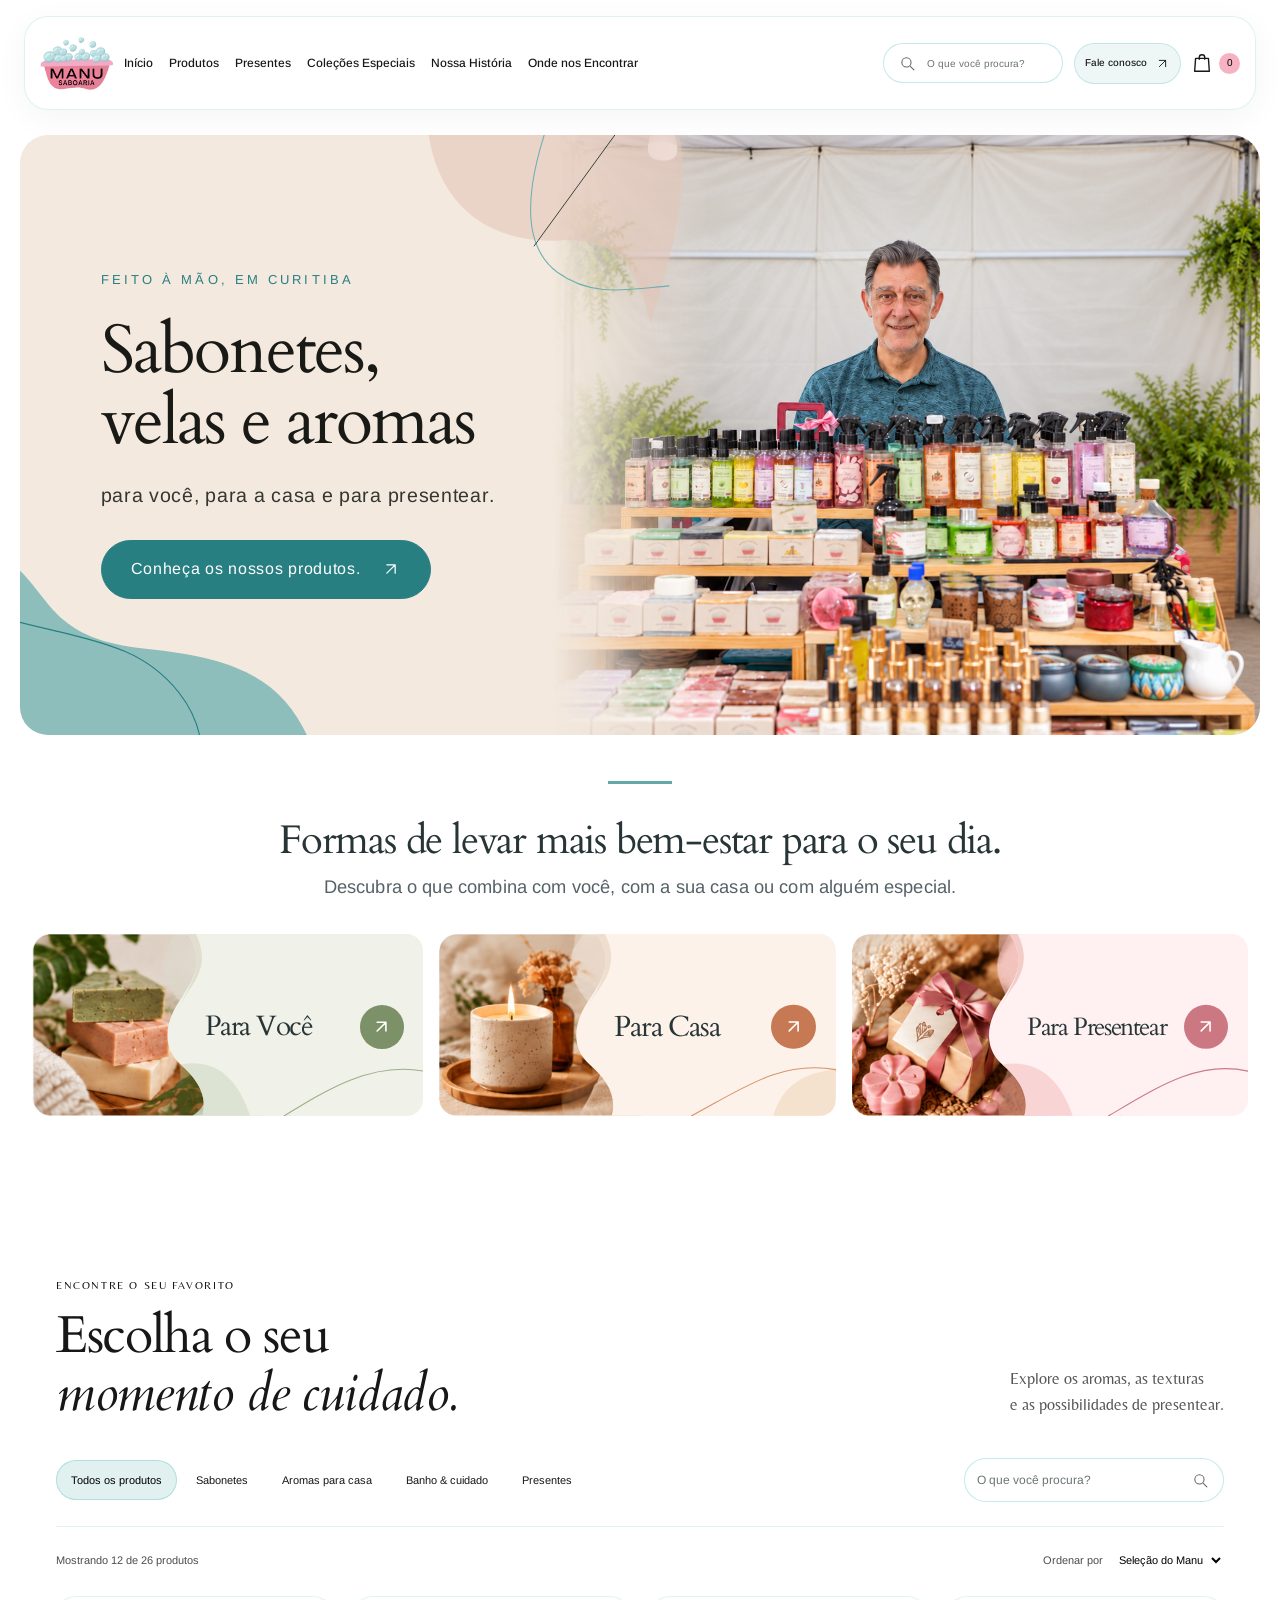
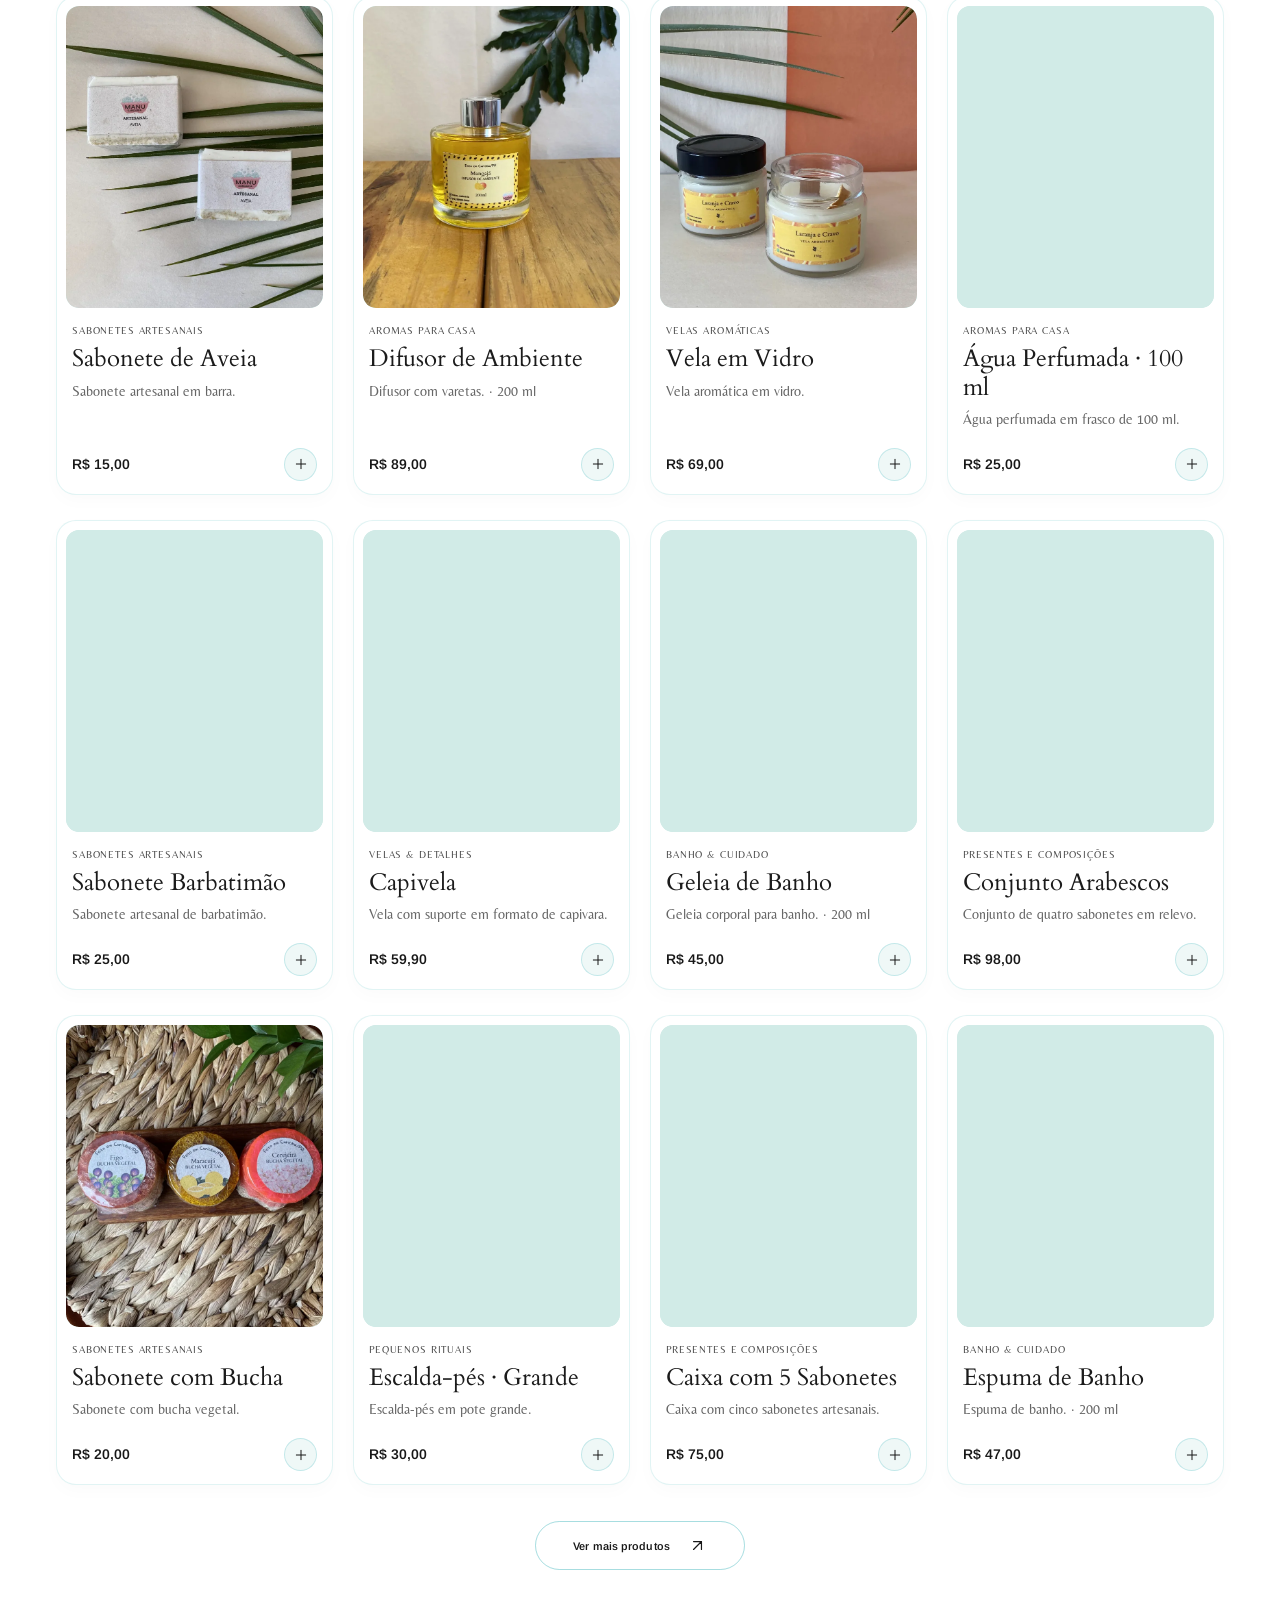
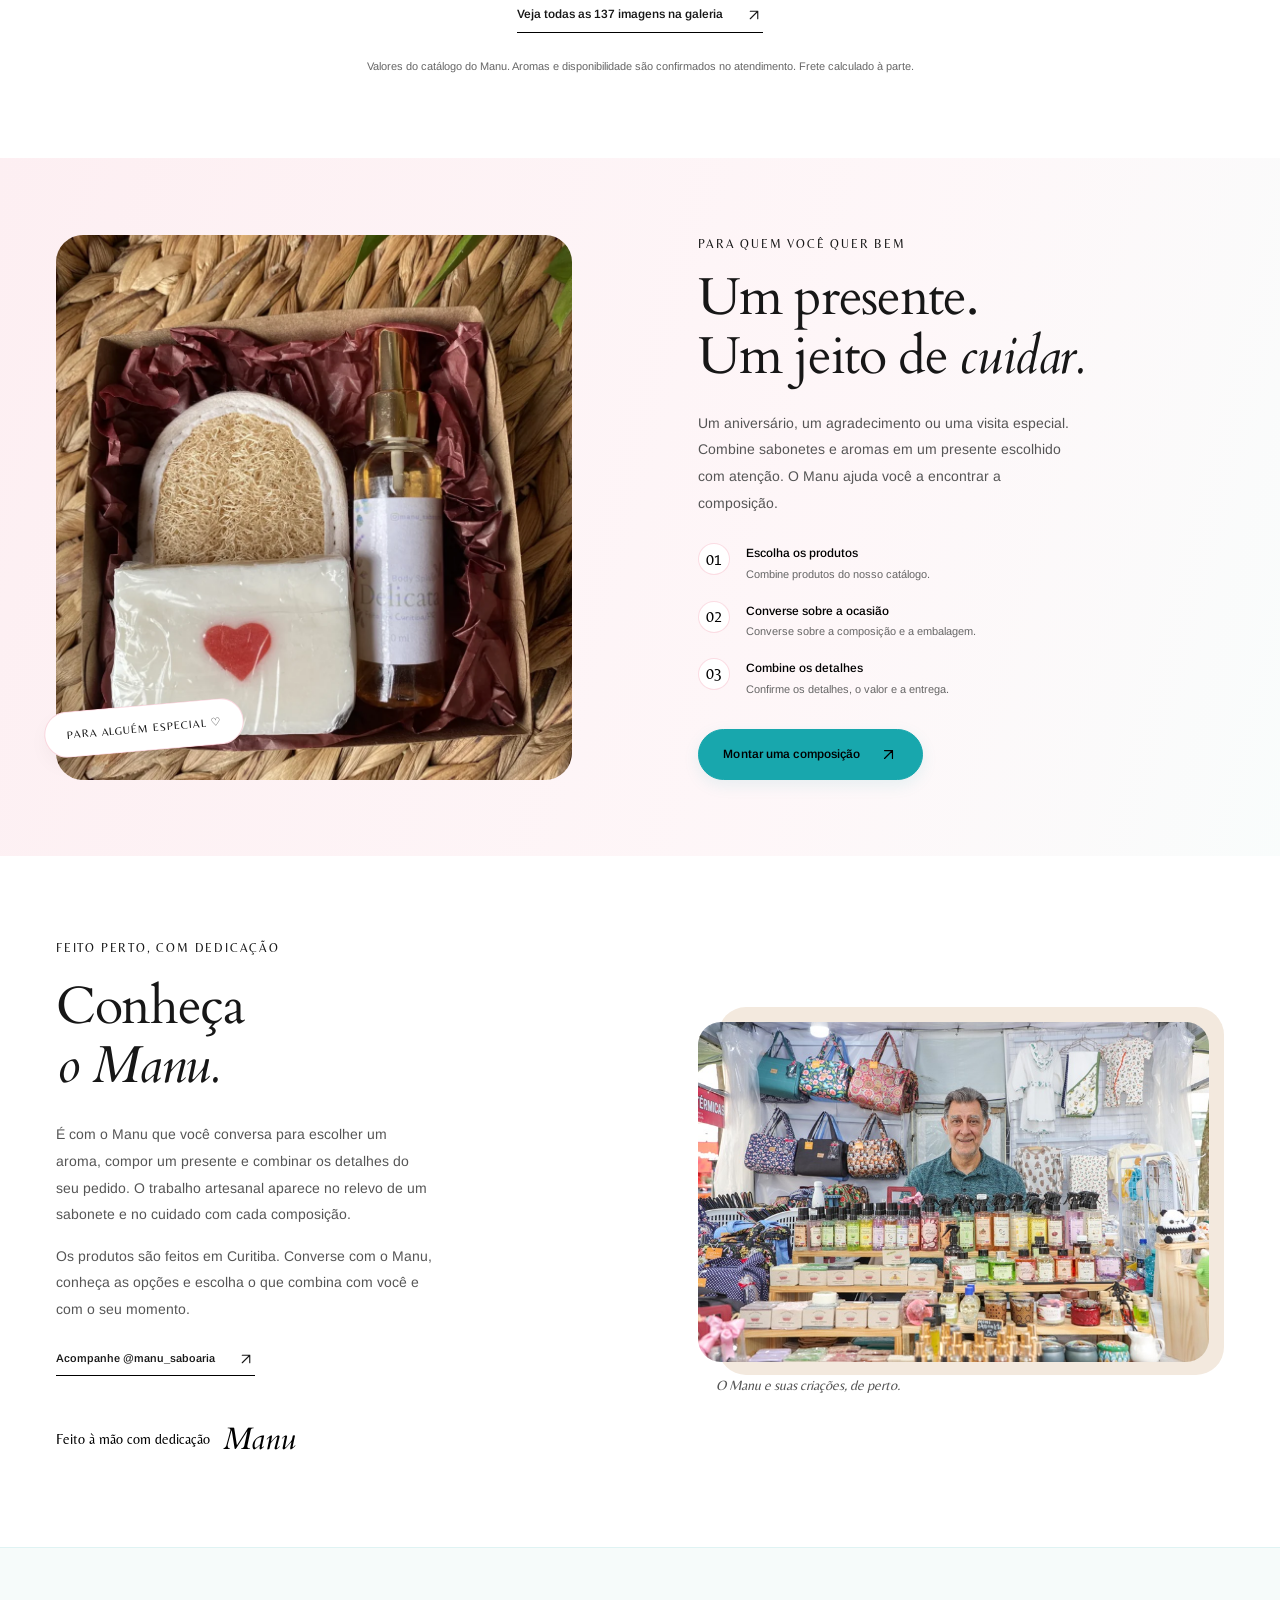
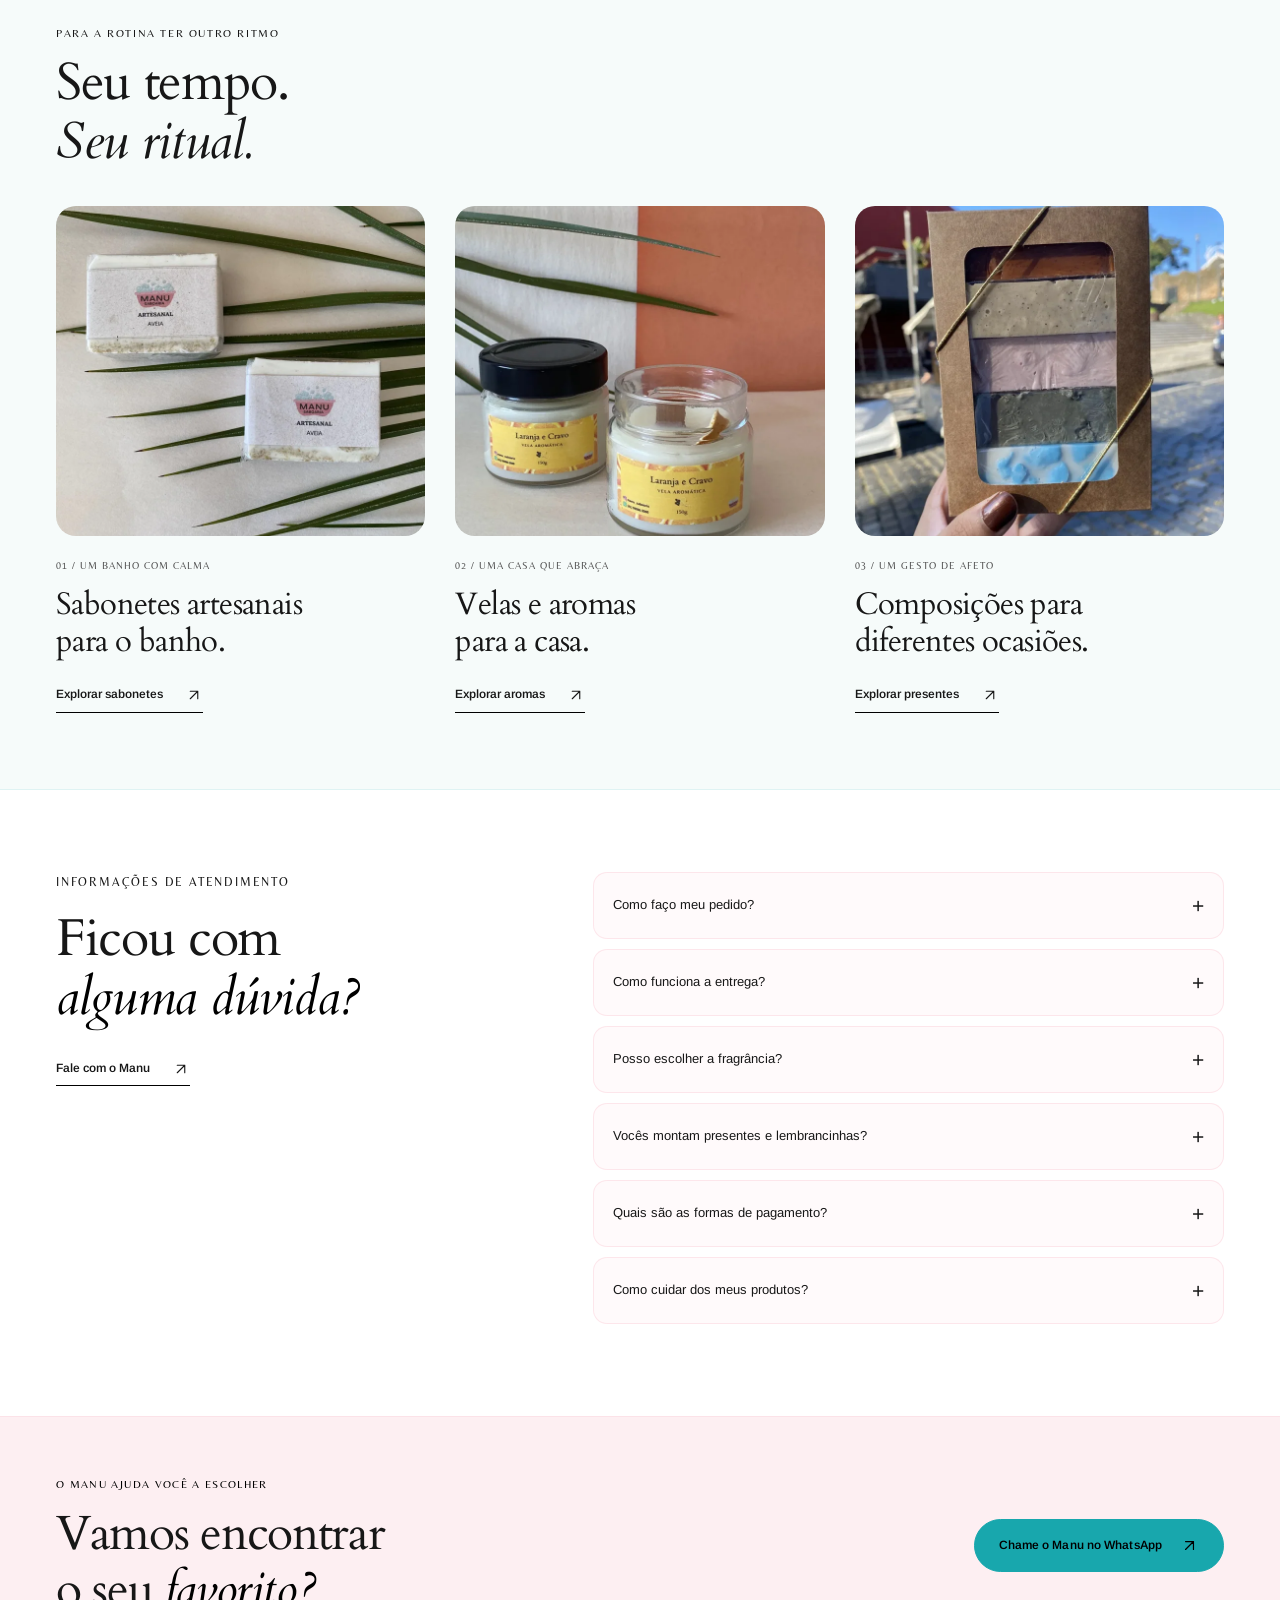
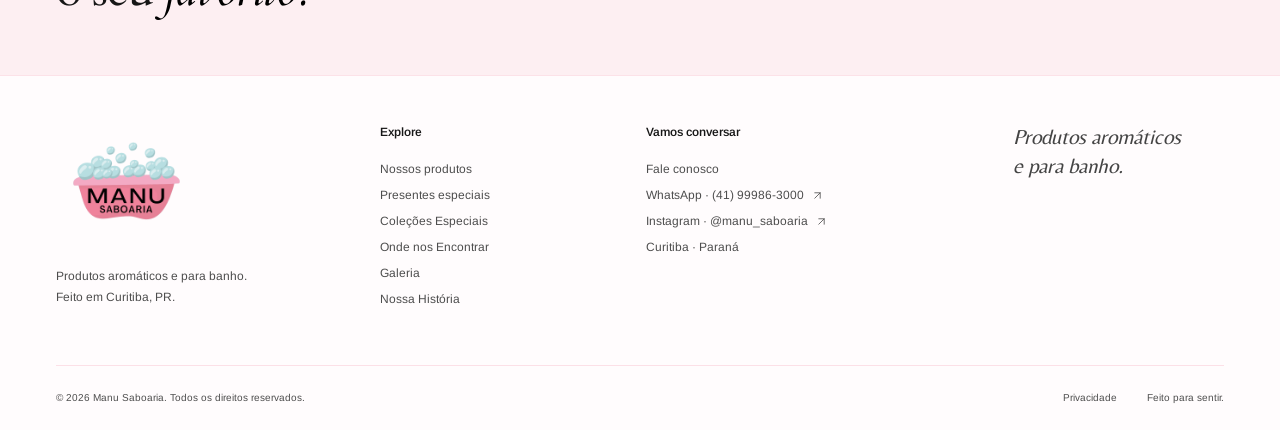
==== commit fc3b258c: "Add files via upload" ====
--- a/index.html
+++ b/index.html
@@ -10,22 +10,27 @@
   <meta property="og:locale" content="pt_BR">
   <meta property="og:title" content="Manu Saboaria · Feito à mão com dedicação">
   <meta property="og:description" content="Sabonetes, velas e aromas feitos em Curitiba. Escolha um cuidado para você, para a casa ou para presentear.">
-  <meta property="og:image" content="/assets/images/manu-na-feira.png">
+  <meta property="og:image" content="/assets/images/manu-banner.png">
   <link rel="icon" href="assets/marca/logo-manu.png?v=fed4c7f93343" type="image/png">
-  <link rel="preload" as="image" href="assets/images/manu-na-feira.png">
+  <link rel="preload" as="image" href="assets/images/manu-banner.png">
   <link rel="stylesheet" href="assets/css/styles.css"><link rel="stylesheet" href="assets/css/marca.css"><link rel="stylesheet" href="assets/css/acolhimento.css"><link rel="stylesheet" href="assets/css/canva.css">
   <script src="assets/js/products.js" defer></script>
+  <script src="assets/js/search-engine.js" defer></script>
   <script src="assets/js/app.js" defer></script>
+  <link rel="stylesheet" href="assets/css/categorias.css"><link rel="stylesheet" href="assets/css/ajustes.css">
+  <script src="assets/js/site-search.js" defer></script>
+  <link rel="stylesheet" href="assets/css/search.css">
 </head>
 <body class="home">
   <a class="skip-link" href="#colecao">Ir para o catálogo</a>
   <header class="header cozy-header">
     <div class="header-inner container">
       <a class="brand" href="#inicio" aria-label="Manu Saboaria, início"><img class="brand-official" src="assets/marca/logo-manu.png?v=fed4c7f93343" alt="Manu Saboaria" width="1080" height="1080"></a>
-      <nav class="desktop-nav" aria-label="Navegação principal"><a href="#inicio">Início</a><a href="#colecao">Produtos</a><a href="#presentes">Presentes</a><a href="#essencia">O Manu</a><a href="eventos-especiais.html">Coleções especiais</a><a href="como-nos-encontrar.html">Onde encontrar</a></nav>
-      <div class="header-actions"><a class="contact-link" href="fale-conosco.html">Fale conosco <svg viewBox="0 0 24 24" aria-hidden="true"><path d="M7 17 17 7M7 7h10v10"/></svg></a><button class="bag-button" id="open-cart" aria-label="Abrir sacola"><svg viewBox="0 0 24 24" aria-hidden="true"><path d="M5 7h14l1 14H4L5 7ZM9 8V6a3 3 0 0 1 6 0v2"/></svg><span id="cart-count" class="bag-count">0</span></button><button id="menu-toggle" class="menu-toggle" aria-label="Abrir menu" aria-expanded="false" aria-controls="mobile-nav"><svg viewBox="0 0 24 24" aria-hidden="true"><path d="M4 7h16M4 12h16M4 17h16"/></svg></button></div>
+      <nav class="desktop-nav" aria-label="Navegação principal"><a href="#inicio">Início</a><a href="#colecao">Produtos</a><a href="#presentes">Presentes</a><a href="eventos-especiais.html">Coleções Especiais</a><a href="#essencia">Nossa História</a><a href="como-nos-encontrar.html">Onde nos Encontrar</a></nav>
+      <form class="header-search header-search-desktop" data-site-search role="search" action="pesquisa.html" method="get"><button type="submit" aria-label="Buscar produtos"><svg viewBox="0 0 24 24" aria-hidden="true"><circle cx="10.5" cy="10.5" r="6.5"/><path d="m16 16 5 5"/></svg></button><label class="sr-only" for="header-search-desktop">Buscar produtos no catálogo</label><input id="header-search-desktop" name="q" type="search" placeholder="O que você procura?" autocomplete="off" maxlength="120"></form>
+      <div class="header-actions"><a class="contact-link" href="fale-conosco.html">Fale conosco <svg class="site-arrow" viewBox="0 0 24 24" aria-hidden="true"><path d="M7 17 17 7M7 7h10v10"/></svg></a><button class="bag-button" id="open-cart" aria-label="Abrir sacola"><svg viewBox="0 0 24 24" aria-hidden="true"><path d="M5 7h14l1 14H4L5 7ZM9 8V6a3 3 0 0 1 6 0v2"/></svg><span id="cart-count" class="bag-count">0</span></button><button id="menu-toggle" class="menu-toggle" aria-label="Abrir menu" aria-expanded="false" aria-controls="mobile-nav"><svg viewBox="0 0 24 24" aria-hidden="true"><path d="M4 7h16M4 12h16M4 17h16"/></svg></button></div>
     </div>
-    <nav id="mobile-nav" class="mobile-nav" aria-label="Navegação pelo celular" hidden><a href="#inicio">Início</a><a href="#colecao">Produtos</a><a href="#presentes">Presentes</a><a href="#essencia">O Manu</a><a href="eventos-especiais.html">Coleções especiais</a><a href="como-nos-encontrar.html">Onde encontrar</a><a href="fale-conosco.html">Fale conosco</a><button id="open-cart-mobile">Minha sacola (<span id="cart-count-mobile">0</span>)</button></nav>
+    <nav id="mobile-nav" class="mobile-nav" aria-label="Navegação pelo celular" hidden><form class="header-search header-search-mobile" data-site-search role="search" action="pesquisa.html" method="get"><button type="submit" aria-label="Buscar produtos"><svg viewBox="0 0 24 24" aria-hidden="true"><circle cx="10.5" cy="10.5" r="6.5"/><path d="m16 16 5 5"/></svg></button><label class="sr-only" for="header-search-mobile">Buscar produtos no catálogo</label><input id="header-search-mobile" name="q" type="search" placeholder="O que você procura?" autocomplete="off" maxlength="120"></form><a href="#inicio">Início</a><a href="#colecao">Produtos</a><a href="#presentes">Presentes</a><a href="eventos-especiais.html">Coleções Especiais</a><a href="#essencia">Nossa História</a><a href="como-nos-encontrar.html">Onde nos Encontrar</a><a href="fale-conosco.html">Fale conosco</a><button id="open-cart-mobile">Minha sacola (<span id="cart-count-mobile">0</span>)</button></nav>
   </header>
   <main>
     <section class="canva-hero" id="inicio" aria-labelledby="hero-title">
@@ -38,33 +43,53 @@
       </svg>
       <div class="canva-hero-copy">
         <p class="eyebrow">FEITO À MÃO, EM CURITIBA</p>
-        <h1 id="hero-title"><span>Sabonetes,</span> <span>velas e aromas.</span></h1>
-        <p class="canva-hero-description">Descubra nossas criações para <span>o banho, a casa e para presentear.</span></p>
-        <a class="button button-primary" href="#colecao">Conheça nossos produtos <svg viewBox="0 0 24 24" aria-hidden="true"><path d="M7 17 17 7M7 7h10v10"/></svg></a>
+        <h1 id="hero-title"><span>Sabonetes,</span> <span>velas e aromas</span></h1>
+        <p class="canva-hero-description">para você, para a casa e para presentear.</p>
+        <a class="button button-primary" href="#colecao">Conheça os nossos produtos. <svg class="site-arrow" viewBox="0 0 24 24" aria-hidden="true"><path d="M7 17 17 7M7 7h10v10"/></svg></a>
       </div>
-      <figure class="canva-hero-photo"><img src="assets/images/manu-na-feira.png" alt="O Manu sorrindo atrás da sua banca de sabonetes, velas e aromas artesanais em uma feira." width="800" height="533" fetchpriority="high"></figure>
+      <figure class="canva-hero-photo"><img src="assets/images/manu-banner.png" alt="O Manu com seus sabonetes, velas e aromas artesanais, em uma banca cercada por plantas." width="1402" height="1122" fetchpriority="high"></figure>
     </section>
-    <section class="welcome-paths container" aria-label="Encontre seu momento de cuidado">
-      <a class="welcome-path" href="#colecao" data-category-link="sabonetes"><img src="assets/images/sabonete-aveia.webp" alt="" width="130" height="150" loading="lazy"><span><small>UMA PAUSA PARA VOCÊ</small><strong>Para o seu banho</strong></span><span class="welcome-path-arrow" aria-hidden="true">↗</span></a>
-      <a class="welcome-path" href="#colecao" data-category-link="casa"><img src="assets/images/vela-vidro.webp" alt="" width="130" height="150" loading="lazy"><span><small>UM AMBIENTE QUE ACOLHE</small><strong>Para a sua casa</strong></span><span class="welcome-path-arrow" aria-hidden="true">↗</span></a>
-      <a class="welcome-path" href="#colecao" data-category-link="presentes"><img src="assets/images/presente-carinho.webp" alt="" width="130" height="150" loading="lazy"><span><small>UM GESTO DE CUIDADO</small><strong>Para presentear</strong></span><span class="welcome-path-arrow" aria-hidden="true">↗</span></a>
-    </section>
+    <section class="category-choices" aria-labelledby="category-choices-title">
+  <div class="category-choices__inner">
+    <header class="category-choices__header">
+      <h2 class="category-choices__title" id="category-choices-title">Formas de levar mais bem-estar para o seu dia.</h2>
+      <p class="category-choices__subtitle">Descubra o que combina com você, com a sua casa ou com alguém especial.</p>
+    </header>
+    <div class="category-choices__grid">
+      <a class="category-choice category-choice--voce" href="#colecao" data-category-link="voce" aria-label="Para Você: explorar os produtos para o seu cuidado">
+        <svg class="category-choice__overlay" viewBox="0 0 540 248" preserveAspectRatio="none" aria-hidden="true"><path class="category-choice__panel" d="M215 0H540V248H235C243 220 227 197 205 178C181 157 183 126 198 100C216 70 243 44 215 0Z"/><path class="category-choice__wash-top" d="M215 0H226C239 26 237 48 220 72C212 83 205 95 199 107C216 71 243 43 215 0Z"/><path class="category-choice__wash-bottom" d="M205 178C250 170 282 192 301 248H235C243 220 227 197 205 178Z"/><path class="category-choice__line" d="M348 248C409 211 470 174 540 187"/></svg>
+        <h3 class="category-choice__label">Para Você</h3>
+        <span class="category-choice__arrow" aria-hidden="true"><svg class="site-arrow" viewBox="0 0 24 24" aria-hidden="true"><path d="M7 17 17 7M7 7h10v10"/></svg></span>
+      </a>
+      <a class="category-choice category-choice--casa" href="#colecao" data-category-link="casa" aria-label="Para Casa: explorar velas e aromas">
+        <svg class="category-choice__overlay" viewBox="0 0 540 248" preserveAspectRatio="none" aria-hidden="true"><path class="category-choice__panel" d="M215 0H540V248H235C243 220 227 197 205 178C181 157 183 126 198 100C216 70 243 44 215 0Z"/><path class="category-choice__wash-top" d="M215 0H226C239 26 237 48 220 72C212 83 205 95 199 107C216 71 243 43 215 0Z"/><path class="category-choice__wash-bottom" d="M540 185V248H455C466 209 495 188 540 185Z"/><path class="category-choice__line" d="M344 248C413 211 465 172 540 185"/></svg>
+        <h3 class="category-choice__label">Para Casa</h3>
+        <span class="category-choice__arrow" aria-hidden="true"><svg class="site-arrow" viewBox="0 0 24 24" aria-hidden="true"><path d="M7 17 17 7M7 7h10v10"/></svg></span>
+      </a>
+      <a class="category-choice category-choice--presentes" href="#colecao" data-category-link="presentes" aria-label="Para Presentear: explorar os presentes do Manu">
+        <svg class="category-choice__overlay" viewBox="0 0 540 248" preserveAspectRatio="none" aria-hidden="true"><path class="category-choice__panel" d="M215 0H540V248H235C243 220 227 197 205 178C181 157 183 126 198 100C216 70 243 44 215 0Z"/><path class="category-choice__wash-top" d="M215 0H226C239 26 237 48 220 72C212 83 205 95 199 107C216 71 243 43 215 0Z"/><path class="category-choice__wash-bottom" d="M205 178C251 170 284 196 301 248H235C243 220 227 197 205 178Z"/><path class="category-choice__line" d="M350 248C418 208 473 172 540 187"/></svg>
+        <h3 class="category-choice__label">Para Presentear</h3>
+        <span class="category-choice__arrow" aria-hidden="true"><svg class="site-arrow" viewBox="0 0 24 24" aria-hidden="true"><path d="M7 17 17 7M7 7h10v10"/></svg></span>
+      </a>
+    </div>
+  </div>
+</section>
     <section class="collection container section-space" id="colecao" aria-labelledby="collection-title">
       <div class="section-heading"><div><p class="eyebrow">ENCONTRE O SEU FAVORITO</p><h2 id="collection-title">Escolha o seu<br><em>momento de cuidado.</em></h2></div><p>Explore os aromas, as texturas<br>e as possibilidades de presentear.</p></div>
-      <div class="catalog-toolbar"><div class="category-tabs" role="group" aria-label="Filtrar por categoria"><button data-filter="all" class="active" aria-pressed="true">Todos os produtos</button><button data-filter="sabonetes" aria-pressed="false">Sabonetes</button><button data-filter="casa" aria-pressed="false">Aromas para casa</button><button data-filter="banho" aria-pressed="false">Banho & cuidado</button><button data-filter="presentes" aria-pressed="false">Presentes</button></div><label class="search-field"><svg viewBox="0 0 24 24" aria-hidden="true"><circle cx="10.5" cy="10.5" r="6.5"/><path d="m16 16 5 5"/></svg><span class="sr-only">Buscar produtos</span><input id="catalog-search" type="search" placeholder="O que você procura?" autocomplete="off"></label></div>
+      <div class="catalog-toolbar"><div class="category-tabs" role="group" aria-label="Filtrar por categoria"><button data-filter="all" class="active" aria-pressed="true">Todos os produtos</button><button data-filter="sabonetes" aria-pressed="false">Sabonetes</button><button data-filter="casa" aria-pressed="false">Aromas para casa</button><button data-filter="banho" aria-pressed="false">Banho & cuidado</button><button data-filter="presentes" aria-pressed="false">Presentes</button></div><form class="header-search catalog-search-form" data-site-search role="search" action="pesquisa.html" method="get"><label class="sr-only" for="catalog-search">Buscar produtos</label><input id="catalog-search" name="q" type="search" placeholder="O que você procura?" autocomplete="off" maxlength="120"><button type="submit" aria-label="Pesquisar produtos"><svg viewBox="0 0 24 24" aria-hidden="true"><circle cx="10.5" cy="10.5" r="6.5"/><path d="m16 16 5 5"/></svg></button></form></div>
       <div class="catalog-meta"><p id="catalog-count" aria-live="polite"></p><label>Ordenar por <select id="catalog-sort"><option value="featured">Seleção do Manu</option><option value="price-low">Menor preço</option><option value="price-high">Maior preço</option><option value="name">Nome do produto</option></select></label></div>
-      <div id="product-grid" class="product-grid"></div><div id="no-results" class="no-results" hidden><span aria-hidden="true">✿</span><h3>Vamos tentar outro aroma?</h3><p>Nenhum produto encontrado. Experimente outra busca ou categoria.</p></div><div class="load-more-wrap"><button id="load-more" class="button button-outline">Ver mais produtos <span aria-hidden="true">↓</span></button></div><noscript><p>Ative o JavaScript para explorar o catálogo e a sacola. Você também pode <a href="https://wa.me/5541999863000">pedir o catálogo pelo WhatsApp</a>.</p></noscript>
-      <p class="collection-gallery-link"><a class="text-link" href="galeria.html">Veja todas as 137 imagens na galeria <span aria-hidden="true">↗</span></a></p><p class="catalog-note">Valores do catálogo do Manu. Aromas e disponibilidade são confirmados no atendimento. Frete calculado à parte.</p>
+      <div id="product-grid" class="product-grid"></div><div id="no-results" class="no-results" hidden><span aria-hidden="true">✿</span><h3>Vamos tentar outro aroma?</h3><p>Nenhum produto encontrado. Experimente outra busca ou categoria.</p></div><div class="load-more-wrap"><button id="load-more" class="button button-outline">Ver mais produtos <svg class="site-arrow" viewBox="0 0 24 24" aria-hidden="true"><path d="M7 17 17 7M7 7h10v10"/></svg></button></div><noscript><p>Ative o JavaScript para explorar o catálogo e a sacola. Você também pode <a href="https://wa.me/5541999863000">pedir o catálogo pelo WhatsApp</a>.</p></noscript>
+      <p class="collection-gallery-link"><a class="text-link" href="galeria.html">Veja todas as 137 imagens na galeria <svg class="site-arrow" viewBox="0 0 24 24" aria-hidden="true"><path d="M7 17 17 7M7 7h10v10"/></svg></a></p><p class="catalog-note">Valores do catálogo do Manu. Aromas e disponibilidade são confirmados no atendimento. Frete calculado à parte.</p>
     </section>
-    <section class="gifts-section" id="presentes" aria-labelledby="gifts-title"><div class="container gifts-layout"><div class="gifts-image"><img src="assets/images/presente-carinho.webp" alt="Caixa de presente Manu com sabonetes artesanais e produtos de banho, acomodados em papel de seda" width="1000" height="1333" loading="lazy"><span class="gift-tag">PARA ALGUÉM ESPECIAL ♡</span></div><div class="gifts-copy"><p class="eyebrow">PARA QUEM VOCÊ QUER BEM</p><h2 id="gifts-title">Um presente.<br>Um jeito de <em>cuidar.</em></h2><p>Um aniversário, um agradecimento ou uma visita especial. Combine sabonetes e aromas em um presente escolhido com atenção. O Manu ajuda você a encontrar a composição.</p><div class="gift-options"><div><span>01</span><p><strong>Escolha os produtos</strong>Combine produtos do nosso catálogo.</p></div><div><span>02</span><p><strong>Converse sobre a ocasião</strong>Converse sobre a composição e a embalagem.</p></div><div><span>03</span><p><strong>Combine os detalhes</strong>Confirme os detalhes, o valor e a entrega.</p></div></div><a class="button button-primary" href="https://wa.me/5541999863000?text=Ol%C3%A1%2C%20Manu!%20Quero%20montar%20um%20presente%20especial.%20Pode%20me%20ajudar%3F" target="_blank" rel="noopener noreferrer">Montar uma composição <svg viewBox="0 0 24 24" aria-hidden="true"><path d="M4 12h16m-6-6 6 6-6 6"/></svg></a></div></div></section>
-    <section class="essence container section-space" id="essencia" aria-labelledby="essence-title"><div class="essence-copy"><p class="eyebrow">FEITO PERTO, COM DEDICAÇÃO</p><h2 id="essence-title">Conheça<br><em>o Manu.</em></h2><p>É com o Manu que você conversa para escolher um aroma, compor um presente e combinar os detalhes do seu pedido. O trabalho artesanal aparece no relevo de um sabonete e no cuidado com cada composição.</p><p>Os produtos são feitos em Curitiba. Converse com o Manu, conheça as opções e escolha o que combina com você e com o seu momento.</p><a class="text-link" href="https://www.instagram.com/manu_saboaria/" target="_blank" rel="noopener noreferrer">Acompanhe @manu_saboaria <span aria-hidden="true">↗</span></a><div class="essence-signature">Feito à mão com dedicação <span>Manu</span><svg viewBox="0 0 24 24" aria-hidden="true"><path d="M20.8 4.6a5.5 5.5 0 0 0-7.8 0L12 5.7l-1.1-1.1a5.5 5.5 0 0 0-7.8 7.8L12 21l8.8-8.6a5.5 5.5 0 0 0 0-7.8Z"/></svg></div></div><div class="essence-image essence-manu-image"><img src="assets/images/manu-na-feira.png" alt="O Manu em sua banca, com uma seleção de sabonetes, velas e aromas artesanais." width="800" height="533" loading="lazy"><span class="photo-label">O Manu e suas criações, de perto.</span></div></section>
-    <section class="rituals-section" aria-labelledby="rituals-title"><div class="container"><div class="section-heading"><div><p class="eyebrow">PARA A ROTINA TER OUTRO RITMO</p><h2 id="rituals-title">Seu tempo.<br><em>Seu ritual.</em></h2></div></div><div class="ritual-cards"><a href="#colecao" data-category-link="sabonetes"><div class="ritual-img"><img src="assets/images/ritual-banho.webp" width="700" height="900" alt="Sabonetes artesanais do Manu em uma composição com folhas verdes" loading="lazy"></div><span class="ritual-number">01 / UM BANHO COM CALMA</span><h3>Sabonetes artesanais<br>para o banho.</h3><span class="text-link">Explorar sabonetes <span aria-hidden="true">↗</span></span></a><a href="#colecao" data-category-link="casa"><div class="ritual-img"><img src="assets/images/ritual-casa.webp" width="700" height="900" alt="Velas artesanais da marca Manu Saboaria com frascos em vidro e detalhes de folhas" loading="lazy"></div><span class="ritual-number">02 / UMA CASA QUE ABRAÇA</span><h3>Velas e aromas<br>para a casa.</h3><span class="text-link">Explorar aromas <span aria-hidden="true">↗</span></span></a><a href="#colecao" data-category-link="presentes"><div class="ritual-img"><img src="assets/images/ritual-presente.webp" width="700" height="900" alt="Caixa com sabonetes artesanais em diferentes cores para presentear" loading="lazy"></div><span class="ritual-number">03 / UM GESTO DE AFETO</span><h3>Composições para<br>diferentes ocasiões.</h3><span class="text-link">Explorar presentes <span aria-hidden="true">↗</span></span></a></div></div></section>
-    <section class="faq container section-space" id="duvidas" aria-labelledby="faq-title"><div><p class="eyebrow">INFORMAÇÕES DE ATENDIMENTO</p><h2 id="faq-title">Ficou com <br><em>alguma dúvida?</em></h2><a class="text-link" href="https://wa.me/5541999863000" target="_blank" rel="noopener noreferrer">Fale com o Manu <span aria-hidden="true">↗</span></a></div><div class="faq-list"><details><summary>Como faço meu pedido?<span aria-hidden="true">+</span></summary><p>Escolha os produtos, adicione à sacola e toque em “Enviar pedido pelo WhatsApp”. A mensagem vai com os itens e valores para o Manu confirmar aromas, disponibilidade, pagamento e entrega. O pedido é concluído no atendimento.</p></details><details><summary>Como funciona a entrega?<span aria-hidden="true">+</span></summary><p>A marca Manu Saboaria é de Curitiba, PR. Consulte pelo WhatsApp as opções de entrega ou retirada, o frete e o prazo para o seu endereço antes de confirmar o pedido.</p></details><details><summary>Posso escolher a fragrância?<span aria-hidden="true">+</span></summary><p>Sim! As fotos mostram algumas opções da coleção. Informe o aroma de sua preferência nas observações da sacola; o Manu confirma o que está disponível e ajuda você a escolher.</p></details><details><summary>Vocês montam presentes e lembrancinhas?<span aria-hidden="true">+</span></summary><p>Fale com o Manu para combinar os produtos, a apresentação e a quantidade desejada. O valor e o prazo são definidos de acordo com a composição escolhida.</p></details><details><summary>Quais são as formas de pagamento?<span aria-hidden="true">+</span></summary><p>As opções de pagamento são informadas pelo Manu no atendimento pelo WhatsApp, antes da confirmação do pedido. Não é necessário cadastrar dados de pagamento neste site.</p></details><details><summary>Como cuidar dos meus produtos?<span aria-hidden="true">+</span></summary><p>Guarde os sabonetes em local seco e, após o uso, utilize uma saboneteira que permita o escoamento da água. Siga as orientações do rótulo. Mantenha velas acesas sob supervisão, longe de tecidos, crianças e animais, e apague antes de sair.</p></details></div></section>
-    <section class="contact-banner"><div class="container"><div><p class="eyebrow">O MANU AJUDA VOCÊ A ESCOLHER</p><h2>Vamos encontrar<br>o seu <em>favorito?</em></h2></div><a class="button button-light" href="https://wa.me/5541999863000?text=Ol%C3%A1%2C%20Manu!%20Vim%20pelo%20site%20e%20quero%20conhecer%20os%20produtos." target="_blank" rel="noopener noreferrer">Chame o Manu no WhatsApp <svg viewBox="0 0 24 24" aria-hidden="true"><path d="M7 17 17 7M7 7h10v10"/></svg></a></div></section>
+    <section class="gifts-section" id="presentes" aria-labelledby="gifts-title"><div class="container gifts-layout"><div class="gifts-image"><img src="assets/images/presente-carinho.webp" alt="Caixa de presente Manu com sabonetes artesanais e produtos de banho, acomodados em papel de seda" width="1000" height="1333" loading="lazy"><span class="gift-tag">PARA ALGUÉM ESPECIAL ♡</span></div><div class="gifts-copy"><p class="eyebrow">PARA QUEM VOCÊ QUER BEM</p><h2 id="gifts-title">Um presente.<br>Um jeito de <em>cuidar.</em></h2><p>Um aniversário, um agradecimento ou uma visita especial. Combine sabonetes e aromas em um presente escolhido com atenção. O Manu ajuda você a encontrar a composição.</p><div class="gift-options"><div><span>01</span><p><strong>Escolha os produtos</strong>Combine produtos do nosso catálogo.</p></div><div><span>02</span><p><strong>Converse sobre a ocasião</strong>Converse sobre a composição e a embalagem.</p></div><div><span>03</span><p><strong>Combine os detalhes</strong>Confirme os detalhes, o valor e a entrega.</p></div></div><a class="button button-primary" href="https://wa.me/5541999863000?text=Ol%C3%A1%2C%20Manu!%20Quero%20montar%20um%20presente%20especial.%20Pode%20me%20ajudar%3F" target="_blank" rel="noopener noreferrer">Montar uma composição <svg class="site-arrow" viewBox="0 0 24 24" aria-hidden="true"><path d="M7 17 17 7M7 7h10v10"/></svg></a></div></div></section>
+    <section class="essence container section-space" id="essencia" aria-labelledby="essence-title"><div class="essence-copy"><p class="eyebrow">FEITO PERTO, COM DEDICAÇÃO</p><h2 id="essence-title">Conheça<br><em>o Manu.</em></h2><p>É com o Manu que você conversa para escolher um aroma, compor um presente e combinar os detalhes do seu pedido. O trabalho artesanal aparece no relevo de um sabonete e no cuidado com cada composição.</p><p>Os produtos são feitos em Curitiba. Converse com o Manu, conheça as opções e escolha o que combina com você e com o seu momento.</p><a class="text-link" href="https://www.instagram.com/manu_saboaria/" target="_blank" rel="noopener noreferrer">Acompanhe @manu_saboaria <svg class="site-arrow" viewBox="0 0 24 24" aria-hidden="true"><path d="M7 17 17 7M7 7h10v10"/></svg></a><div class="essence-signature">Feito à mão com dedicação <span>Manu</span><svg viewBox="0 0 24 24" aria-hidden="true"><path d="M20.8 4.6a5.5 5.5 0 0 0-7.8 0L12 5.7l-1.1-1.1a5.5 5.5 0 0 0-7.8 7.8L12 21l8.8-8.6a5.5 5.5 0 0 0 0-7.8Z"/></svg></div></div><div class="essence-image essence-manu-image"><img src="assets/images/manu-na-feira.png" alt="O Manu em sua banca, com uma seleção de sabonetes, velas e aromas artesanais." width="800" height="533" loading="lazy"><span class="photo-label">O Manu e suas criações, de perto.</span></div></section>
+    <section class="rituals-section" aria-labelledby="rituals-title"><div class="container"><div class="section-heading"><div><p class="eyebrow">PARA A ROTINA TER OUTRO RITMO</p><h2 id="rituals-title">Seu tempo.<br><em>Seu ritual.</em></h2></div></div><div class="ritual-cards"><a href="#colecao" data-category-link="sabonetes"><div class="ritual-img"><img src="assets/images/ritual-banho.webp" width="700" height="900" alt="Sabonetes artesanais do Manu em uma composição com folhas verdes" loading="lazy"></div><span class="ritual-number">01 / UM BANHO COM CALMA</span><h3>Sabonetes artesanais<br>para o banho.</h3><span class="text-link">Explorar sabonetes <svg class="site-arrow" viewBox="0 0 24 24" aria-hidden="true"><path d="M7 17 17 7M7 7h10v10"/></svg></span></a><a href="#colecao" data-category-link="casa"><div class="ritual-img"><img src="assets/images/ritual-casa.webp" width="700" height="900" alt="Velas artesanais da marca Manu Saboaria com frascos em vidro e detalhes de folhas" loading="lazy"></div><span class="ritual-number">02 / UMA CASA QUE ABRAÇA</span><h3>Velas e aromas<br>para a casa.</h3><span class="text-link">Explorar aromas <svg class="site-arrow" viewBox="0 0 24 24" aria-hidden="true"><path d="M7 17 17 7M7 7h10v10"/></svg></span></a><a href="#colecao" data-category-link="presentes"><div class="ritual-img"><img src="assets/images/ritual-presente.webp" width="700" height="900" alt="Caixa com sabonetes artesanais em diferentes cores para presentear" loading="lazy"></div><span class="ritual-number">03 / UM GESTO DE AFETO</span><h3>Composições para<br>diferentes ocasiões.</h3><span class="text-link">Explorar presentes <svg class="site-arrow" viewBox="0 0 24 24" aria-hidden="true"><path d="M7 17 17 7M7 7h10v10"/></svg></span></a></div></div></section>
+    <section class="faq container section-space" id="duvidas" aria-labelledby="faq-title"><div><p class="eyebrow">INFORMAÇÕES DE ATENDIMENTO</p><h2 id="faq-title">Ficou com <br><em>alguma dúvida?</em></h2><a class="text-link" href="https://wa.me/5541999863000" target="_blank" rel="noopener noreferrer">Fale com o Manu <svg class="site-arrow" viewBox="0 0 24 24" aria-hidden="true"><path d="M7 17 17 7M7 7h10v10"/></svg></a></div><div class="faq-list"><details><summary>Como faço meu pedido?<span aria-hidden="true">+</span></summary><p>Escolha os produtos, adicione à sacola e toque em “Enviar pedido pelo WhatsApp”. A mensagem vai com os itens e valores para o Manu confirmar aromas, disponibilidade, pagamento e entrega. O pedido é concluído no atendimento.</p></details><details><summary>Como funciona a entrega?<span aria-hidden="true">+</span></summary><p>A marca Manu Saboaria é de Curitiba, PR. Consulte pelo WhatsApp as opções de entrega ou retirada, o frete e o prazo para o seu endereço antes de confirmar o pedido.</p></details><details><summary>Posso escolher a fragrância?<span aria-hidden="true">+</span></summary><p>Sim! As fotos mostram algumas opções da coleção. Informe o aroma de sua preferência nas observações da sacola; o Manu confirma o que está disponível e ajuda você a escolher.</p></details><details><summary>Vocês montam presentes e lembrancinhas?<span aria-hidden="true">+</span></summary><p>Fale com o Manu para combinar os produtos, a apresentação e a quantidade desejada. O valor e o prazo são definidos de acordo com a composição escolhida.</p></details><details><summary>Quais são as formas de pagamento?<span aria-hidden="true">+</span></summary><p>As opções de pagamento são informadas pelo Manu no atendimento pelo WhatsApp, antes da confirmação do pedido. Não é necessário cadastrar dados de pagamento neste site.</p></details><details><summary>Como cuidar dos meus produtos?<span aria-hidden="true">+</span></summary><p>Guarde os sabonetes em local seco e, após o uso, utilize uma saboneteira que permita o escoamento da água. Siga as orientações do rótulo. Mantenha velas acesas sob supervisão, longe de tecidos, crianças e animais, e apague antes de sair.</p></details></div></section>
+    <section class="contact-banner"><div class="container"><div><p class="eyebrow">O MANU AJUDA VOCÊ A ESCOLHER</p><h2>Vamos encontrar<br>o seu <em>favorito?</em></h2></div><a class="button button-light" href="https://wa.me/5541999863000?text=Ol%C3%A1%2C%20Manu!%20Vim%20pelo%20site%20e%20quero%20conhecer%20os%20produtos." target="_blank" rel="noopener noreferrer">Chame o Manu no WhatsApp <svg class="site-arrow" viewBox="0 0 24 24" aria-hidden="true"><path d="M7 17 17 7M7 7h10v10"/></svg></a></div></section>
   </main>
-  <footer class="footer"><div class="container footer-top"><div><a class="brand" href="#inicio"><img class="brand-official" src="assets/marca/logo-manu.png?v=fed4c7f93343" alt="Manu Saboaria" width="1080" height="1080"></a><p>Produtos aromáticos e para banho.<br>Feito em Curitiba, PR.</p></div><div><h3>Explore</h3><a href="#colecao">Nossos produtos</a><a href="#presentes">Presentes especiais</a><a href="eventos-especiais.html">Coleções especiais</a><a href="como-nos-encontrar.html">Onde encontrar</a><a href="galeria.html">Galeria</a><a href="#essencia">O Manu</a></div><div><h3>Vamos conversar</h3><a href="fale-conosco.html">Fale conosco</a><a href="https://wa.me/5541999863000" target="_blank" rel="noopener noreferrer">WhatsApp · (41) 99986-3000 ↗</a><a href="https://www.instagram.com/manu_saboaria/" target="_blank" rel="noopener noreferrer">Instagram · @manu_saboaria ↗</a><span>Curitiba · Paraná</span></div><div class="footer-note"><span aria-hidden="true">♡</span><p>Produtos aromáticos<br>e para banho.</p></div></div><div class="container footer-bottom"><span>© <span id="current-year">2026</span> Manu Saboaria. Todos os direitos reservados.</span><button class="privacy-trigger" onclick="document.getElementById('privacy-dialog').showModal()">Privacidade</button><span>Feito para sentir.</span></div></footer>
+  <footer class="footer"><div class="container footer-top"><div><a class="brand" href="#inicio"><img class="brand-official" src="assets/marca/logo-manu.png?v=fed4c7f93343" alt="Manu Saboaria" width="1080" height="1080"></a><p>Produtos aromáticos e para banho.<br>Feito em Curitiba, PR.</p></div><div><h3>Explore</h3><a href="#colecao">Nossos produtos</a><a href="#presentes">Presentes especiais</a><a href="eventos-especiais.html">Coleções Especiais</a><a href="como-nos-encontrar.html">Onde nos Encontrar</a><a href="galeria.html">Galeria</a><a href="#essencia">Nossa História</a></div><div><h3>Vamos conversar</h3><a href="fale-conosco.html">Fale conosco</a><a href="https://wa.me/5541999863000" target="_blank" rel="noopener noreferrer">WhatsApp · (41) 99986-3000 <svg class="site-arrow" viewBox="0 0 24 24" aria-hidden="true"><path d="M7 17 17 7M7 7h10v10"/></svg></a><a href="https://www.instagram.com/manu_saboaria/" target="_blank" rel="noopener noreferrer">Instagram · @manu_saboaria <svg class="site-arrow" viewBox="0 0 24 24" aria-hidden="true"><path d="M7 17 17 7M7 7h10v10"/></svg></a><span>Curitiba · Paraná</span></div><div class="footer-note"><span aria-hidden="true">♡</span><p>Produtos aromáticos<br>e para banho.</p></div></div><div class="container footer-bottom"><span>© <span id="current-year">2026</span> Manu Saboaria. Todos os direitos reservados.</span><button class="privacy-trigger" onclick="document.getElementById('privacy-dialog').showModal()">Privacidade</button><span>Feito para sentir.</span></div></footer>
   <dialog id="product-dialog" class="product-dialog" aria-label="Detalhes do produto"><button class="dialog-close" id="close-product" aria-label="Fechar detalhes">×</button><div id="product-content"></div></dialog>
-  <dialog id="cart-dialog" class="cart-dialog" aria-labelledby="cart-title"><div class="cart-shell"><div class="cart-header"><div><p class="eyebrow">SEUS PRODUTOS</p><h2 id="cart-title">Sua <em>sacola.</em></h2></div><button id="close-cart" class="dialog-close" aria-label="Fechar sacola">×</button></div><div id="cart-empty" class="cart-empty"><span aria-hidden="true">♡</span><h3>Seu próximo favorito<br>está por aqui.</h3><p>Explore o catálogo e adicione os produtos à sua sacola.</p><button class="button button-primary" onclick="document.getElementById('cart-dialog').close();location.hash='colecao'">Explorar produtos</button></div><div id="cart-filled" hidden><div id="cart-items"></div><div class="cart-notes"><label for="cart-notes">Observações do pedido</label><textarea id="cart-notes" rows="3" maxlength="600" placeholder="Aroma desejado, embalagem ou informação sobre o pedido…"></textarea></div><div class="cart-summary"><span>Subtotal dos produtos</span><strong id="cart-subtotal">R$ 0,00</strong></div><p class="cart-disclaimer">Frete à parte. Aromas, disponibilidade e pagamento confirmados com o Manu no WhatsApp.</p><a id="checkout" class="button button-primary checkout" href="https://wa.me/5541999863000" target="_blank" rel="noopener noreferrer">Enviar pedido pelo WhatsApp <svg viewBox="0 0 24 24" aria-hidden="true"><path d="M4 12h16m-6-6 6 6-6 6"/></svg></a><button id="clear-cart" class="clear-cart">Esvaziar sacola</button></div></div></dialog>
+  <dialog id="cart-dialog" class="cart-dialog" aria-labelledby="cart-title"><div class="cart-shell"><div class="cart-header"><div><p class="eyebrow">SEUS PRODUTOS</p><h2 id="cart-title">Sua <em>sacola.</em></h2></div><button id="close-cart" class="dialog-close" aria-label="Fechar sacola">×</button></div><div id="cart-empty" class="cart-empty"><span aria-hidden="true">♡</span><h3>Seu próximo favorito<br>está por aqui.</h3><p>Explore o catálogo e adicione os produtos à sua sacola.</p><button class="button button-primary" onclick="document.getElementById('cart-dialog').close();location.hash='colecao'">Explorar produtos</button></div><div id="cart-filled" hidden><div id="cart-items"></div><div class="cart-notes"><label for="cart-notes">Observações do pedido</label><textarea id="cart-notes" rows="3" maxlength="600" placeholder="Aroma desejado, embalagem ou informação sobre o pedido…"></textarea></div><div class="cart-summary"><span>Subtotal dos produtos</span><strong id="cart-subtotal">R$ 0,00</strong></div><p class="cart-disclaimer">Frete à parte. Aromas, disponibilidade e pagamento confirmados com o Manu no WhatsApp.</p><a id="checkout" class="button button-primary checkout" href="https://wa.me/5541999863000" target="_blank" rel="noopener noreferrer">Enviar pedido pelo WhatsApp <svg class="site-arrow" viewBox="0 0 24 24" aria-hidden="true"><path d="M7 17 17 7M7 7h10v10"/></svg></a><button id="clear-cart" class="clear-cart">Esvaziar sacola</button></div></div></dialog>
   <dialog id="privacy-dialog" class="privacy-dialog" aria-labelledby="privacy-title"><button class="dialog-close" onclick="this.closest('dialog').close()" aria-label="Fechar privacidade">×</button><p class="eyebrow">TRANSPARÊNCIA E CUIDADO</p><h2 id="privacy-title">Sua privacidade.</h2><p>Este catálogo salva a sua sacola e as observações apenas no navegador deste dispositivo, para você continuar de onde parou. Você pode remover esses dados esvaziando a sacola ou limpando os dados do site no navegador.</p><p>O site não possui formulário de cadastro, cookies de publicidade ou rastreamento. Ao escolher enviar o pedido, você abre o WhatsApp com uma mensagem preparada e decide se deseja enviá-la. A partir daí, os dados da conversa são tratados pelas plataformas e pelo Manu para atender ao seu pedido.</p><p>Links para WhatsApp e Instagram levam a serviços externos, com suas próprias políticas. Para assuntos de privacidade e atendimento, fale com o Manu pelo <a href="https://wa.me/5541999863000" target="_blank" rel="noopener noreferrer">WhatsApp</a>.</p></dialog>
   <div id="toast" class="toast" role="status" aria-live="polite"></div>
 </body>
--- a/assets/css/canva.css
+++ b/assets/css/canva.css
@@ -1,30 +1,30 @@
-/* Abertura inspirada na arte aprovada no Canva. Foto original do Manu. */
-.home .canva-hero{--cream:#f3e9de;position:relative;isolation:isolate;overflow:hidden;width:min(1500px,calc(100% - 40px));min-height:600px;margin:25px auto 0;border-radius:28px;background:var(--cream)}
-.canva-hero-art{position:absolute;inset:0;width:100%;height:100%;z-index:1;pointer-events:none}
-.canva-hero-art path{fill:none;stroke-width:1.25}
-.canva-hero-art .canva-blob-pink{fill:#e4c5b9;stroke:none;opacity:.57}
-.canva-hero-art .canva-blob-teal{fill:#72b3b3;stroke:none;opacity:.78}
-.canva-hero-art .canva-line-teal{stroke:#6daeb0}
-.canva-hero-art .canva-line-dark{stroke:#343d36;stroke-width:1.1}
-.canva-hero-art .canva-line-bottom{stroke:#277e82;stroke-width:1.3}
-.canva-hero-photo{position:absolute;inset:0 0 0 43%;margin:0;z-index:0;mask-image:linear-gradient(90deg,transparent 0%,rgba(0,0,0,.14) 5%,#000 22%,#000 100%);-webkit-mask-image:linear-gradient(90deg,transparent 0%,rgba(0,0,0,.14) 5%,#000 22%,#000 100%)}
-.canva-hero-photo img{width:100%;height:100%;object-fit:cover;object-position:53% 48%;display:block}
-.canva-hero-copy{position:relative;z-index:2;width:55%;padding:105px 0 106px 6.5%;min-height:600px;display:flex;flex-direction:column;align-items:flex-start;justify-content:center}
-.canva-hero-copy .eyebrow{font-family:var(--sans);font-size:13px;font-weight:400;color:#287f82;letter-spacing:3.1px;line-height:1.6;margin:0 0 25px}
-.canva-hero-copy h1{font-family:var(--serif);font-weight:400;font-size:clamp(50px,5.3vw,81px);line-height:1.04;letter-spacing:-2px;margin:0;color:#191916}
-.canva-hero-copy h1 span{display:block;white-space:nowrap}
-.canva-hero-description{font-family:var(--sans);font-size:clamp(17px,1.53vw,22px);font-weight:400;letter-spacing:.7px;line-height:1.55;color:#343632;max-width:510px;margin-top:23px}
-.canva-hero-description span{display:block}
-.home .canva-hero-copy .button{font-family:var(--sans);font-size:16px;letter-spacing:.7px;font-weight:400;min-height:59px;padding:16px 29px;gap:20px;margin-top:29px;border-radius:999px;color:#fff;background:#287f82;border-color:#287f82;box-shadow:none;line-height:1.5}
-.home .canva-hero-copy .button:hover{background:#236f72;border-color:#236f72;transform:translateY(-1px)}
-.canva-hero-copy .button svg{width:20px;height:20px;flex-shrink:0;stroke-width:1.5}
-.home .essence-manu-image{padding:15px 15px 0 0}
-.home .essence-manu-image:before{background:#f3e9de;inset:0 0 21px 20px;border-radius:28px}
-.home .essence-manu-image img{width:100%;height:auto;aspect-ratio:3/2;object-fit:contain;object-position:center;border-radius:23px}
-.home .essence-manu-image .photo-label{position:relative;display:block;left:auto;bottom:auto;margin:13px 0 0 18px;transform:none;background:none;padding:0;font-family:var(--display);font-size:14px;color:#555;line-height:1.5}
-@media(min-width:1550px){.home .canva-hero,.canva-hero-copy{min-height:660px}.canva-hero-copy{padding-block:119px}.canva-hero-description{font-size:23px}.canva-hero-copy .eyebrow{font-size:14px}}
-@media(max-width:1180px) and (min-width:851px){.home .canva-hero,.canva-hero-copy{min-height:535px}.canva-hero-copy{padding:88px 0 88px 5%}.canva-hero-copy .eyebrow{font-size:11px;letter-spacing:2.4px;margin-bottom:21px}.canva-hero-copy h1{font-size:5.2vw;letter-spacing:-1.5px}.canva-hero-description{font-size:17px;max-width:390px;letter-spacing:.4px}.home .canva-hero-copy .button{font-size:14px;padding-inline:23px;min-height:54px;gap:15px}.canva-hero-photo{left:42%}}
-@media(max-width:850px){.home .canva-hero{min-height:0;width:calc(100% - 30px);border-radius:25px;margin-top:20px}.canva-hero-copy{width:100%;min-height:0;padding:48px 8% 18px;justify-content:flex-start}.canva-hero-copy .eyebrow{font-size:11px;letter-spacing:2.4px;margin-bottom:21px}.canva-hero-copy h1{font-size:clamp(47px,7.4vw,64px);letter-spacing:-1.7px}.canva-hero-description{font-size:19px;max-width:510px;margin-top:21px;letter-spacing:.5px}.home .canva-hero-copy .button{font-size:15px;min-height:56px;margin-top:24px;gap:20px}.canva-hero-photo{position:relative;inset:auto;width:100%;margin:0;mask-image:linear-gradient(180deg,transparent 0%,#000 16%,#000 100%);-webkit-mask-image:linear-gradient(180deg,transparent 0%,#000 16%,#000 100%)}
-.canva-hero-photo img{width:100%;height:auto;aspect-ratio:3/2;object-fit:cover;object-position:center}.canva-hero-art{height:65%;width:130%;left:-15%;opacity:.8}.home .essence-manu-image img{height:auto;aspect-ratio:3/2}}
-@media(max-width:640px){.home .canva-hero{width:calc(100% - 20px);margin-top:17px;border-radius:23px}.canva-hero-copy{padding:39px 25px 17px}.canva-hero-copy .eyebrow{font-size:9px;letter-spacing:2px;margin-bottom:21px}.canva-hero-copy h1{font-size:clamp(36px,10.5vw,57px);line-height:1.07;letter-spacing:-1.25px}.canva-hero-description{font-size:15px;line-height:1.65;letter-spacing:.25px;max-width:350px;margin-top:20px}.canva-hero-description span{display:inline}.home .canva-hero-copy .button{font-size:12px;letter-spacing:.4px;padding:13px 21px;min-height:50px;gap:15px;margin-top:23px}.canva-hero-copy .button svg{width:18px;height:18px}.canva-hero-art{height:58%;width:165%;left:-43%;opacity:.65}.canva-hero-photo img{aspect-ratio:3/2}.home .essence-manu-image{padding:11px 11px 0 0}.home .essence-manu-image img{height:auto;aspect-ratio:3/2;border-radius:18px}.home .essence-manu-image .photo-label{font-size:12px;margin-left:12px}}
-@media(prefers-reduced-motion:reduce){.home .canva-hero-copy .button:hover{transform:none}}
+/* Abertura inspirada na arte aprovada no Canva. Foto original do Manu. */
+.home .canva-hero{--cream:#f3e9de;position:relative;isolation:isolate;overflow:hidden;width:min(1500px,calc(100% - 40px));min-height:600px;margin:25px auto 0;border-radius:28px;background:var(--cream)}
+.canva-hero-art{position:absolute;inset:0;width:100%;height:100%;z-index:1;pointer-events:none}
+.canva-hero-art path{fill:none;stroke-width:1.25}
+.canva-hero-art .canva-blob-pink{fill:#e4c5b9;stroke:none;opacity:.57}
+.canva-hero-art .canva-blob-teal{fill:#72b3b3;stroke:none;opacity:.78}
+.canva-hero-art .canva-line-teal{stroke:#6daeb0}
+.canva-hero-art .canva-line-dark{stroke:#343d36;stroke-width:1.1}
+.canva-hero-art .canva-line-bottom{stroke:#277e82;stroke-width:1.3}
+.canva-hero-photo{position:absolute;inset:0 0 0 43%;margin:0;z-index:0;mask-image:linear-gradient(90deg,transparent 0%,rgba(0,0,0,.14) 5%,#000 22%,#000 100%);-webkit-mask-image:linear-gradient(90deg,transparent 0%,rgba(0,0,0,.14) 5%,#000 22%,#000 100%)}
+.canva-hero-photo img{width:100%;height:100%;object-fit:cover;object-position:53% 48%;display:block}
+.canva-hero-copy{position:relative;z-index:2;width:55%;padding:105px 0 106px 6.5%;min-height:600px;display:flex;flex-direction:column;align-items:flex-start;justify-content:center}
+.canva-hero-copy .eyebrow{font-family:var(--sans);font-size:13px;font-weight:400;color:#287f82;letter-spacing:3.1px;line-height:1.6;margin:0 0 25px}
+.canva-hero-copy h1{font-family:var(--serif);font-weight:400;font-size:clamp(50px,5.3vw,81px);line-height:1.04;letter-spacing:-2px;margin:0;color:#191916}
+.canva-hero-copy h1 span{display:block;white-space:nowrap}
+.canva-hero-description{font-family:var(--sans);font-size:clamp(17px,1.53vw,22px);font-weight:400;letter-spacing:.7px;line-height:1.55;color:#343632;max-width:510px;margin-top:23px}
+.canva-hero-description span{display:block}
+.home .canva-hero-copy .button{font-family:var(--sans);font-size:16px;letter-spacing:.7px;font-weight:400;min-height:59px;padding:16px 29px;gap:20px;margin-top:29px;border-radius:999px;color:#fff;background:#287f82;border-color:#287f82;box-shadow:none;line-height:1.5}
+.home .canva-hero-copy .button:hover{background:#236f72;border-color:#236f72;transform:translateY(-1px)}
+.canva-hero-copy .button svg{width:20px;height:20px;flex-shrink:0;stroke-width:1.5}
+.home .essence-manu-image{padding:15px 15px 0 0}
+.home .essence-manu-image:before{background:#f3e9de;inset:0 0 21px 20px;border-radius:28px}
+.home .essence-manu-image img{width:100%;height:auto;aspect-ratio:3/2;object-fit:contain;object-position:center;border-radius:23px}
+.home .essence-manu-image .photo-label{position:relative;display:block;left:auto;bottom:auto;margin:13px 0 0 18px;transform:none;background:none;padding:0;font-family:var(--display);font-size:14px;color:#555;line-height:1.5}
+@media(min-width:1550px){.home .canva-hero,.canva-hero-copy{min-height:660px}.canva-hero-copy{padding-block:119px}.canva-hero-description{font-size:23px}.canva-hero-copy .eyebrow{font-size:14px}}
+@media(max-width:1180px) and (min-width:851px){.home .canva-hero,.canva-hero-copy{min-height:535px}.canva-hero-copy{padding:88px 0 88px 5%}.canva-hero-copy .eyebrow{font-size:11px;letter-spacing:2.4px;margin-bottom:21px}.canva-hero-copy h1{font-size:5.2vw;letter-spacing:-1.5px}.canva-hero-description{font-size:17px;max-width:390px;letter-spacing:.4px}.home .canva-hero-copy .button{font-size:14px;padding-inline:23px;min-height:54px;gap:15px}.canva-hero-photo{left:42%}}
+@media(max-width:850px){.home .canva-hero{min-height:0;width:calc(100% - 30px);border-radius:25px;margin-top:20px}.canva-hero-copy{width:100%;min-height:0;padding:48px 8% 18px;justify-content:flex-start}.canva-hero-copy .eyebrow{font-size:11px;letter-spacing:2.4px;margin-bottom:21px}.canva-hero-copy h1{font-size:clamp(47px,7.4vw,64px);letter-spacing:-1.7px}.canva-hero-description{font-size:19px;max-width:510px;margin-top:21px;letter-spacing:.5px}.home .canva-hero-copy .button{font-size:15px;min-height:56px;margin-top:24px;gap:20px}.canva-hero-photo{position:relative;inset:auto;width:100%;margin:0;mask-image:linear-gradient(180deg,transparent 0%,#000 16%,#000 100%);-webkit-mask-image:linear-gradient(180deg,transparent 0%,#000 16%,#000 100%)}
+.canva-hero-photo img{width:100%;height:auto;aspect-ratio:auto;object-fit:cover;object-position:center}.canva-hero-art{height:65%;width:130%;left:-15%;opacity:.8}.home .essence-manu-image img{height:auto;aspect-ratio:3/2}}
+@media(max-width:640px){.home .canva-hero{width:calc(100% - 20px);margin-top:17px;border-radius:23px}.canva-hero-copy{padding:39px 25px 17px}.canva-hero-copy .eyebrow{font-size:9px;letter-spacing:2px;margin-bottom:21px}.canva-hero-copy h1{font-size:clamp(36px,10.5vw,57px);line-height:1.07;letter-spacing:-1.25px}.canva-hero-description{font-size:15px;line-height:1.65;letter-spacing:.25px;max-width:350px;margin-top:20px}.canva-hero-description span{display:inline}.home .canva-hero-copy .button{font-size:12px;letter-spacing:.4px;padding:13px 21px;min-height:50px;gap:15px;margin-top:23px}.canva-hero-copy .button svg{width:18px;height:18px}.canva-hero-art{height:58%;width:165%;left:-43%;opacity:.65}.canva-hero-photo img{aspect-ratio:auto}.home .essence-manu-image{padding:11px 11px 0 0}.home .essence-manu-image img{height:auto;aspect-ratio:3/2;border-radius:18px}.home .essence-manu-image .photo-label{font-size:12px;margin-left:12px}}
+@media(prefers-reduced-motion:reduce){.home .canva-hero-copy .button:hover{transform:none}}
--- a/assets/css/categorias.css
+++ b/assets/css/categorias.css
@@ -0,0 +1,274 @@
+/* Categorias da arte aprovada: PNG original 1712 × 560, sem alterações.
+   As fotos vêm da mesma imagem, por CSS sprite. O painel orgânico opaco
+   cobre os textos e as setas antigos; os novos rótulos são HTML editável.
+   Retângulos (x, y, largura, altura), em pixels da arte original:
+   Para você: (32, 225, 534, 248)
+   Para a casa: (586, 225, 541, 248)
+   Para presentear: (1148, 225, 540, 248). */
+
+.category-choices {
+  padding: 46px 0 78px;
+  background: #fff;
+}
+
+.category-choices__inner {
+  width: min(1656px, calc(100% - 64px));
+  margin-inline: auto;
+}
+
+.category-choices__header {
+  margin: 0 auto 34px;
+  text-align: center;
+}
+
+.category-choices__header::before {
+  content: '';
+  display: block;
+  width: 64px;
+  height: 3px;
+  margin: 0 auto 34px;
+  background: #65aaa6;
+}
+
+.home .category-choices__title {
+  margin: 0;
+  color: #283537;
+  font-family: var(--serif, 'Cardo', Georgia, serif);
+  font-size: clamp(34px, 3.1vw, 53px);
+  font-weight: 400;
+  line-height: 1.15;
+  letter-spacing: -1.2px;
+  text-wrap: balance;
+}
+
+.category-choices__subtitle {
+  margin: 10px auto 0;
+  color: #566267;
+  font-family: var(--sans, 'Arimo', Arial, sans-serif);
+  font-size: clamp(16px, 1.43vw, 24px);
+  font-weight: 400;
+  line-height: 1.45;
+  letter-spacing: .15px;
+  text-wrap: balance;
+}
+
+.category-choices__grid {
+  display: grid;
+  grid-template-columns: minmax(0, 534fr) minmax(0, 541fr) minmax(0, 540fr);
+  gap: clamp(16px, 1.23vw, 21px);
+  align-items: start;
+}
+
+.category-choice {
+  display: block;
+  position: relative;
+  min-width: 0;
+  border-radius: clamp(12px, 1.3vw, 23px);
+  color: #283537;
+  text-decoration: none;
+  isolation: isolate;
+  overflow: hidden;
+  container-type: inline-size;
+  transition: transform 180ms ease, box-shadow 180ms ease;
+  -webkit-tap-highlight-color: transparent;
+}
+
+.category-choice::before {
+  content: '';
+  display: block;
+  width: 100%;
+  aspect-ratio: var(--category-art-ratio);
+  border-radius: inherit;
+  background-image: url('../images/categorias-ajustes.png');
+  background-repeat: no-repeat;
+  background-size: var(--category-art-size) 225.80645161%;
+  background-position: var(--category-art-x) 72.11538462%;
+}
+
+.category-choice--voce {
+  --category-art-ratio: 534 / 248;
+  --category-art-size: 320.59925094%;
+  --category-art-x: 2.71646859%;
+  --category-panel: #f0f1e9;
+  --category-wash-top: #ddd8c9;
+  --category-wash-bottom: #d2dbc5;
+  --category-line: #9daf88;
+  --category-arrow: #7d9169;
+}
+
+.category-choice--casa {
+  --category-art-ratio: 541 / 248;
+  --category-art-size: 316.45101664%;
+  --category-art-x: 50.04269855%;
+  --category-panel: #fcf2e9;
+  --category-wash-top: #e9d7c5;
+  --category-wash-bottom: #f0d7bf;
+  --category-line: #db926b;
+  --category-arrow: #c77954;
+}
+
+.category-choice--presentes {
+  --category-art-ratio: 540 / 248;
+  --category-art-size: 317.03703704%;
+  --category-art-x: 97.95221843%;
+  --category-panel: #fff1f2;
+  --category-wash-top: #efc0b8;
+  --category-wash-bottom: #f4c6c2;
+  --category-line: #ca7b84;
+  --category-arrow: #cb7882;
+}
+
+.category-choice__overlay {
+  position: absolute;
+  inset: 0;
+  width: 100%;
+  height: 100%;
+  fill: none;
+  stroke: none;
+  pointer-events: none;
+}
+
+.category-choice__overlay .category-choice__panel {
+  fill: var(--category-panel);
+}
+
+.category-choice__overlay .category-choice__wash-top {
+  fill: var(--category-wash-top);
+  opacity: .75;
+}
+
+.category-choice__overlay .category-choice__wash-bottom {
+  fill: var(--category-wash-bottom);
+  opacity: .62;
+}
+
+.category-choice__overlay .category-choice__line {
+  fill: none;
+  stroke: var(--category-line);
+  stroke-width: 1.5;
+}
+
+.category-choice .category-choice__label {
+  position: absolute;
+  left: 44.2%;
+  top: 51%;
+  max-width: 39%;
+  margin: 0;
+  padding: 0;
+  color: #283537;
+  font-family: var(--serif, 'Cardo', Georgia, serif);
+  font-size: clamp(19px, 2.2vw, 39px);
+  font-size: clamp(19px, 7.25cqw, 39px);
+  font-weight: 400;
+  line-height: 1.12;
+  letter-spacing: -.055em;
+  white-space: nowrap;
+  transform: translateY(-50%);
+  z-index: 1;
+}
+
+.category-choice--presentes .category-choice__label {
+  font-size: clamp(18px, 1.95vw, 35px);
+  font-size: clamp(18px, 6.35cqw, 35px);
+}
+
+.category-choice__arrow {
+  position: absolute;
+  right: 5%;
+  top: 51%;
+  display: grid;
+  place-items: center;
+  width: 11.2%;
+  aspect-ratio: 1;
+  border-radius: 50%;
+  background: var(--category-arrow);
+  color: #fff;
+  transform: translateY(-50%);
+  z-index: 1;
+}
+
+.category-choice__arrow svg {
+  width: 48%;
+  height: 48%;
+  fill: none;
+  stroke: currentColor;
+  stroke-width: 1.8;
+  stroke-linecap: round;
+  stroke-linejoin: round;
+}
+
+.category-choice:focus-visible {
+  outline: 3px solid #08757a;
+  outline-offset: 6px;
+  box-shadow: 0 0 0 3px #fff;
+}
+
+@media (hover: hover) and (pointer: fine) {
+  .category-choice:hover {
+    transform: translateY(-3px);
+    box-shadow: 0 9px 22px #253e4012;
+  }
+}
+
+@media (max-width: 900px) {
+  .category-choices {
+    padding: 45px 0 58px;
+  }
+
+  .category-choices__inner {
+    width: min(640px, calc(100% - 40px));
+  }
+
+  .category-choices__header {
+    margin-bottom: 28px;
+  }
+
+  .category-choices__header::before {
+    margin-bottom: 25px;
+  }
+
+  .home .category-choices__title {
+    font-size: clamp(30px, 4.9vw, 43px);
+    letter-spacing: -.65px;
+  }
+
+  .category-choices__subtitle {
+    max-width: 540px;
+    margin-top: 15px;
+    font-size: clamp(16px, 2.3vw, 19px);
+    line-height: 1.6;
+  }
+
+  .category-choices__grid {
+    grid-template-columns: minmax(0, 1fr);
+    gap: 20px;
+  }
+
+  .category-choice {
+    border-radius: 20px;
+  }
+}
+
+@media (max-width: 420px) {
+  .category-choices__inner {
+    width: calc(100% - 32px);
+  }
+
+  .category-choices__grid {
+    gap: 17px;
+  }
+
+  .category-choice {
+    border-radius: 14px;
+  }
+}
+
+@media (prefers-reduced-motion: reduce) {
+  .category-choice {
+    transition: none;
+  }
+
+  .category-choice:hover {
+    transform: none;
+  }
+}
--- a/assets/css/ajustes.css
+++ b/assets/css/ajustes.css
@@ -0,0 +1,26 @@
+/* Ajustes solicitados no documento: navegação, busca e seta única dos links. */
+.cozy-header .header-inner.container{gap:14px;padding-inline:20px}
+.cozy-header .brand{width:86px;flex-shrink:0}
+.cozy-header .desktop-nav{gap:16px;flex-shrink:0}
+.cozy-header .desktop-nav a,.contact-page .cozy-header .desktop-nav a,.locations-page .cozy-header .desktop-nav a{font-size:12px;white-space:nowrap}
+.cozy-header .header-actions{gap:12px}
+.cozy-header .contact-link{font-size:10px;padding-inline:12px;gap:8px}
+.header-search{display:flex;align-items:center;gap:9px;border:1px solid rgba(24,167,173,.25);background:#fff;border-radius:999px;min-height:40px;padding:0 12px}
+.header-search-desktop{width:186px;min-width:145px;flex:0 1 186px;margin-left:auto}
+.header-search input{min-width:0;width:100%;border:0;outline:0;background:transparent;font-family:var(--sans);font-size:10px;line-height:1.5;color:#303030;padding:10px 0}
+.header-search input::placeholder{color:#6b7375;opacity:1}
+.header-search button{display:grid;place-items:center;flex-shrink:0;width:22px;height:26px;padding:2px;border:0;background:transparent;color:#666;border-radius:50%}
+.header-search button svg{width:17px;height:17px;stroke-width:1.5}
+.header-search:focus-within{outline:2px solid #287f82;outline-offset:3px}
+.header-search button:focus-visible{outline:2px solid #287f82;outline-offset:2px}
+.header-search-mobile{width:100%;margin:4px 0 15px;min-height:44px}
+.header-search-mobile input{font-size:13px;padding-block:12px}
+.site-arrow{display:inline-block;width:18px;height:18px;flex-shrink:0;fill:none;stroke:currentColor;stroke-width:1.5;stroke-linecap:round;stroke-linejoin:round;vertical-align:middle}
+.footer a .site-arrow{width:13px;height:13px;margin-left:4px}
+.cozy-header .contact-link .site-arrow{width:15px;height:15px}
+.event-photo-zoom .site-arrow{width:13px;height:13px;margin-left:5px}
+.canva-hero-copy .canva-hero-description{max-width:535px}
+@media(min-width:1181px) and (max-width:1290px){.cozy-header .header-inner.container{gap:11px;padding-inline:15px}.cozy-header .desktop-nav{gap:16px}.cozy-header .desktop-nav a,.contact-page .cozy-header .desktop-nav a,.locations-page .cozy-header .desktop-nav a{font-size:12px}.cozy-header .brand{width:73px}.cozy-header .brand-official{width:79px;height:79px}.header-search-desktop{width:180px;min-width:135px;flex-basis:180px}.cozy-header .contact-link{font-size:10px;padding-inline:10px}.cozy-header .header-actions{gap:10px}}
+@media(max-width:1180px){.cozy-header .desktop-nav{display:none}.header-search-desktop{width:min(310px,40vw);max-width:310px;flex:1 1 220px}.cozy-header .brand{width:86px}.cozy-header .header-actions{gap:17px}.cozy-header .contact-link{font-size:11px;padding-inline:15px}.header-search input{font-size:12px}}
+@media(max-width:640px){.header-search-desktop{display:none}.cozy-header .header-inner.container{padding-inline:13px;gap:12px}.cozy-header .brand{width:86px}.cozy-header .header-actions{gap:15px}.cozy-header .contact-link{display:none}.header-search-mobile input{font-size:13px}.header-search-mobile button{width:25px;height:29px}}
+@media(max-width:640px){.home .canva-hero-copy .button{font-size:11px;letter-spacing:.2px;padding-inline:18px;gap:11px;white-space:nowrap}}
--- a/assets/css/search.css
+++ b/assets/css/search.css
@@ -0,0 +1,22 @@
+/* Autocomplete: painel independente do tamanho dos campos e do menu móvel. */
+.site-autocomplete{position:fixed;z-index:1000;width:380px;max-width:calc(100vw - 32px);max-height:360px;overflow:auto;overscroll-behavior:contain;padding:9px;background:#fffdf9;color:#222;border:1px solid rgba(24,167,173,.24);border-radius:17px;box-shadow:0 15px 42px rgba(0,0,0,.13);text-align:left;font-family:var(--sans,'Arimo',Arial,sans-serif);line-height:1.5;isolation:isolate}
+.site-autocomplete[hidden]{display:none!important}
+.site-autocomplete-heading{margin:0;padding:7px 10px 9px;font-family:var(--display,'Belleza',Arial,sans-serif);font-size:10px;font-weight:400;line-height:1.5;letter-spacing:.8px;color:#69716d}
+.site-autocomplete-list{list-style:none;margin:0;padding:0;display:grid;gap:2px}
+.site-autocomplete-item{list-style:none;margin:0;padding:0}
+.site-autocomplete .site-autocomplete-result{display:flex;align-items:center;gap:12px;min-height:65px;margin:0;padding:8px 9px;border:0;border-radius:11px;background:transparent;color:#222;text-align:left;text-decoration:none;font-size:13px;font-weight:400;line-height:1.4;transition:background .15s}
+.site-autocomplete .site-autocomplete-result:hover,.site-autocomplete .site-autocomplete-result:focus-visible{background:rgba(209,235,231,.43)}
+.site-autocomplete .site-autocomplete-result:focus-visible,.site-autocomplete .site-autocomplete-more:focus-visible{outline:2px solid #287f82;outline-offset:-2px}
+.site-autocomplete .site-autocomplete-thumb{display:block;width:48px;height:48px;max-width:none;flex:0 0 48px;border-radius:9px;object-fit:cover;background:#f2efea}
+.site-autocomplete .site-autocomplete-placeholder{display:grid;place-items:center;color:#555;font-family:var(--serif,'Cardo',Georgia,serif);font-size:12px;background:rgba(240,131,156,.13)}
+.site-autocomplete-product{display:flex;flex-direction:column;gap:5px;min-width:0}
+.site-autocomplete-name{display:block;font-family:var(--sans,'Arimo',Arial,sans-serif);font-size:12px;line-height:1.4;font-weight:400;overflow-wrap:anywhere}
+.site-autocomplete-price{display:block;font-size:10px;line-height:1.4;color:#5d665f;font-variant-numeric:tabular-nums}
+.site-autocomplete .site-autocomplete-more{display:block;margin:7px 0 0;padding:11px 10px;border-top:1px solid rgba(24,167,173,.15);border-radius:0 0 9px 9px;color:#285c5b;text-decoration:none;font-size:11px;font-weight:500;line-height:1.6;text-align:center;overflow-wrap:anywhere}
+.site-autocomplete .site-autocomplete-more:hover{background:rgba(240,131,156,.12);color:#111}
+.site-autocomplete-empty{margin:0;padding:6px 10px 12px;color:#626861;font-size:12px;line-height:1.75;overflow-wrap:anywhere}
+.catalog-search-form{width:260px;flex-shrink:0;min-height:44px}
+.catalog-search-form input{font-size:12px}
+@media(max-width:720px){.catalog-search-form{width:100%}}
+@media(max-width:640px){.site-autocomplete{border-radius:15px;padding:8px;box-shadow:0 12px 30px rgba(0,0,0,.12)}.site-autocomplete-heading{font-size:10px;padding-inline:9px}.site-autocomplete .site-autocomplete-result{gap:11px;min-height:65px;padding-inline:8px}.site-autocomplete-name{font-size:12px}.site-autocomplete-price{font-size:11px}.site-autocomplete .site-autocomplete-more{font-size:12px;min-height:44px;padding-block:11px}}
+@media(prefers-reduced-motion:reduce){.site-autocomplete .site-autocomplete-result{transition:none}}
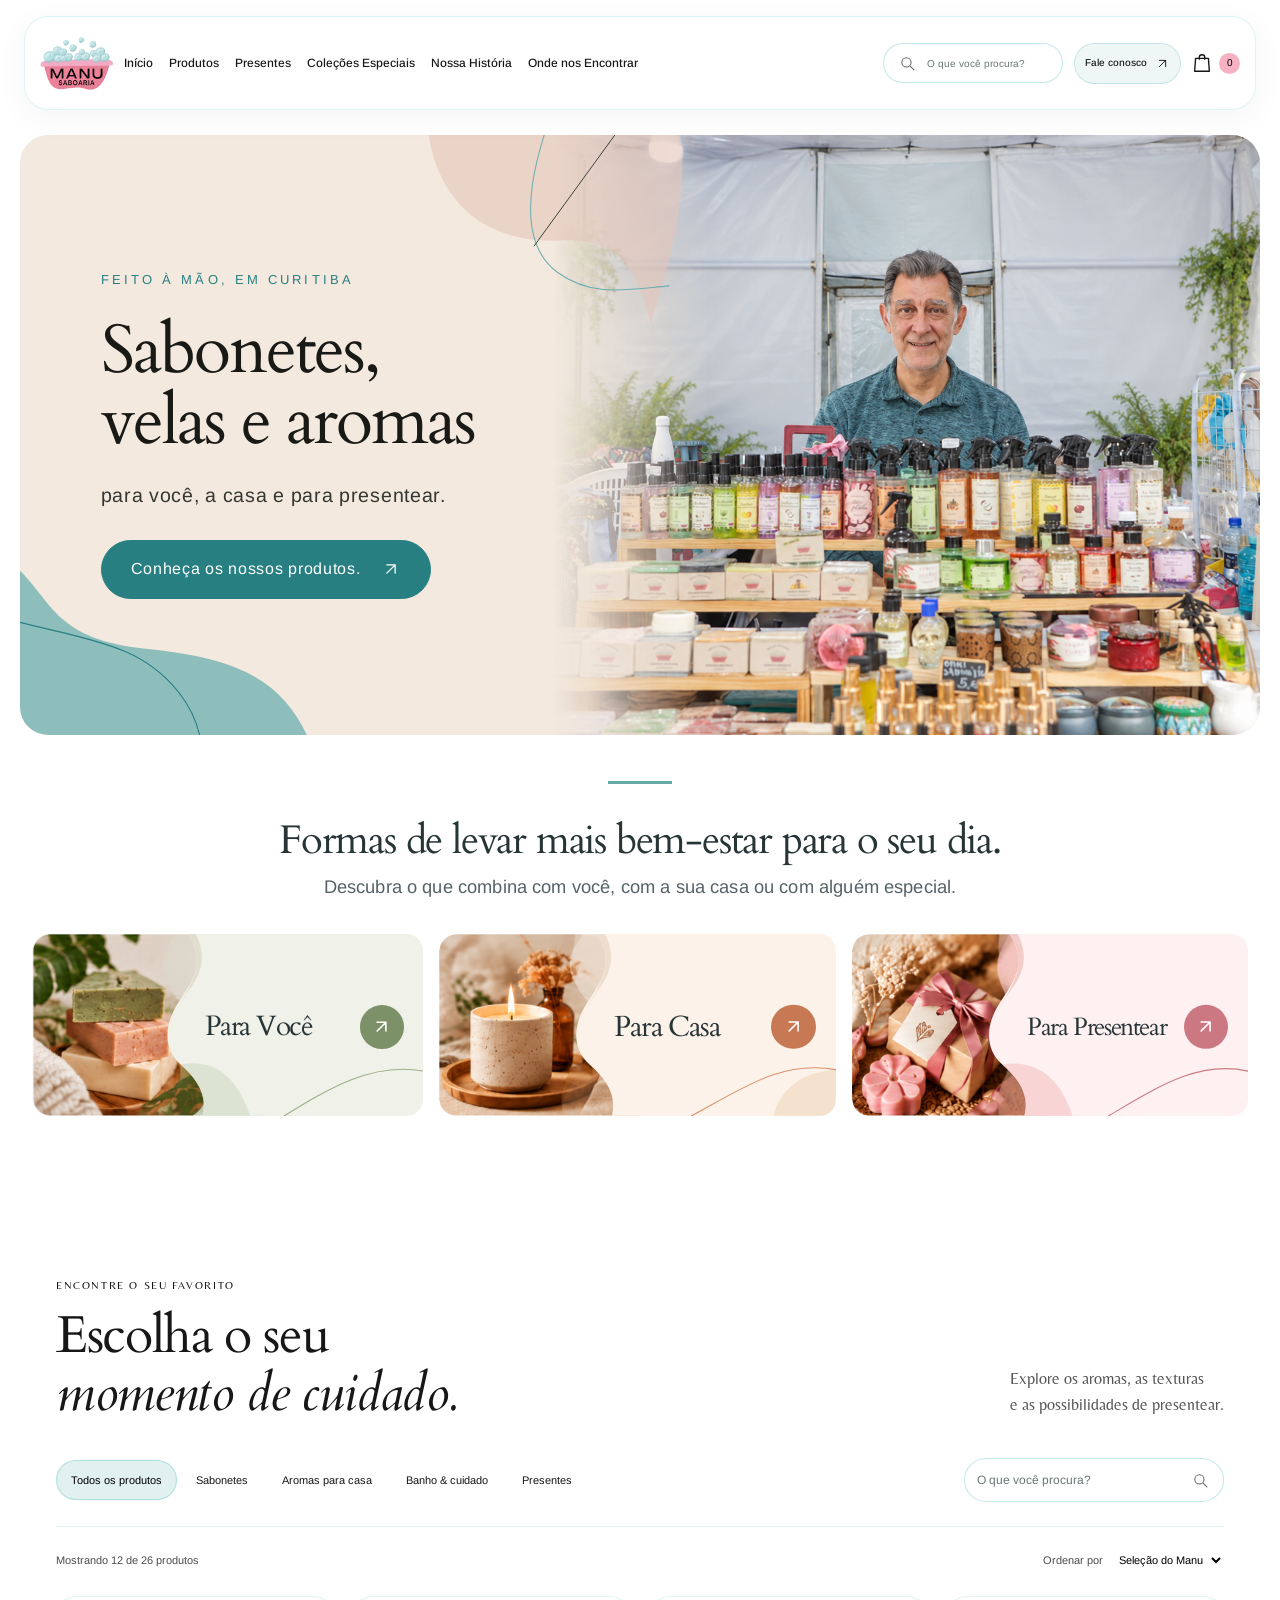
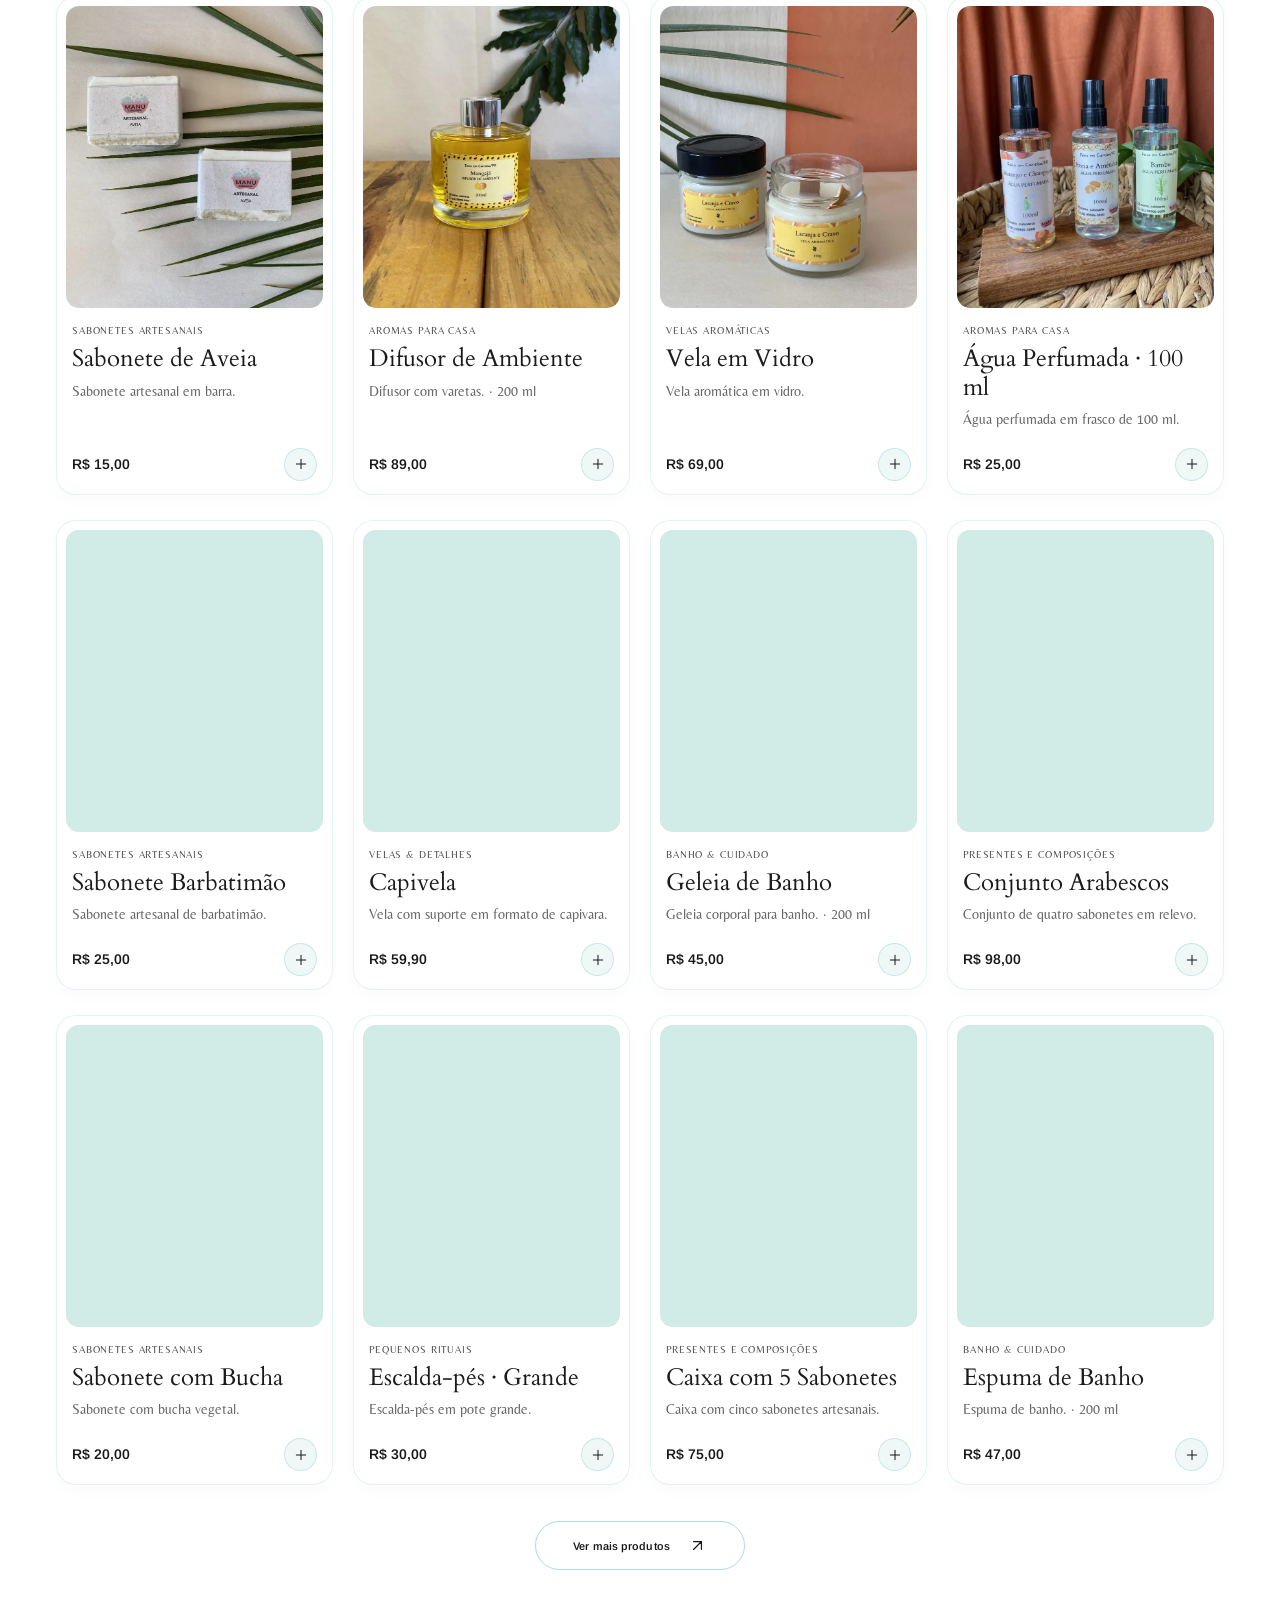
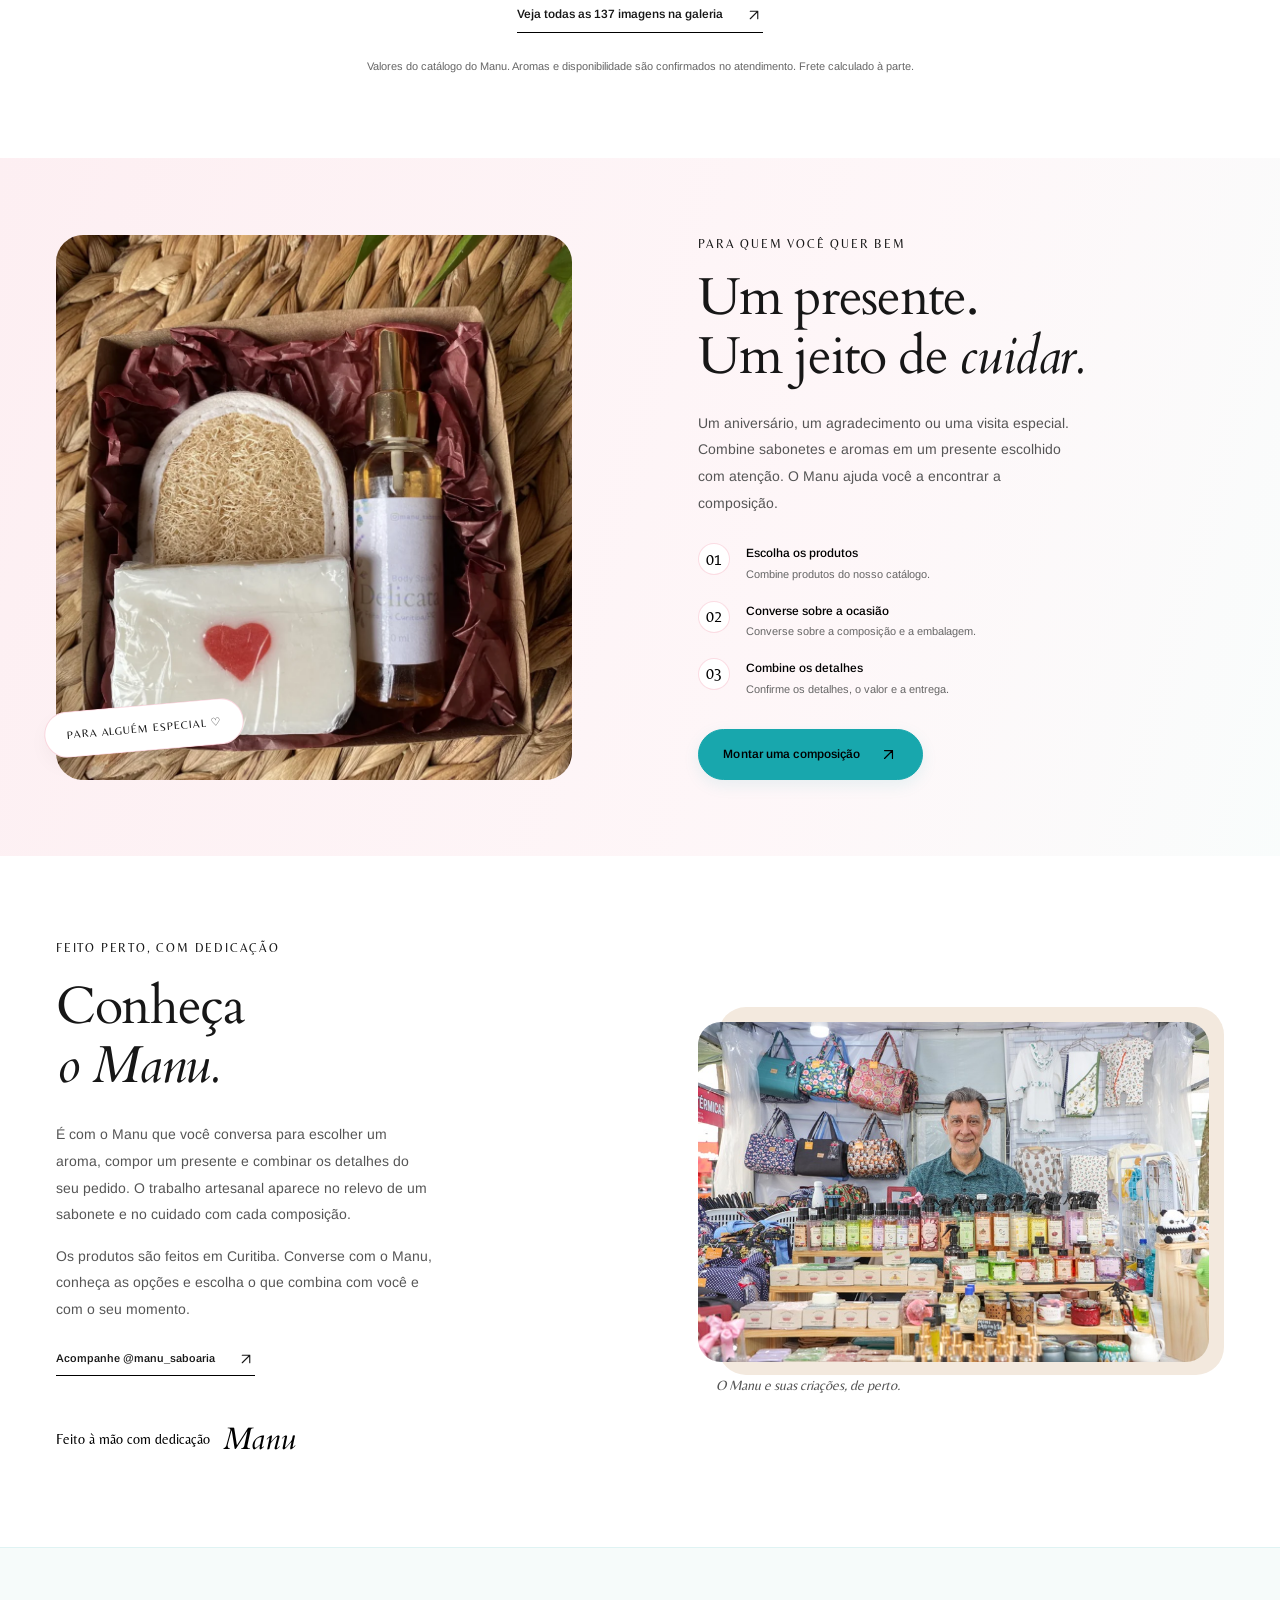
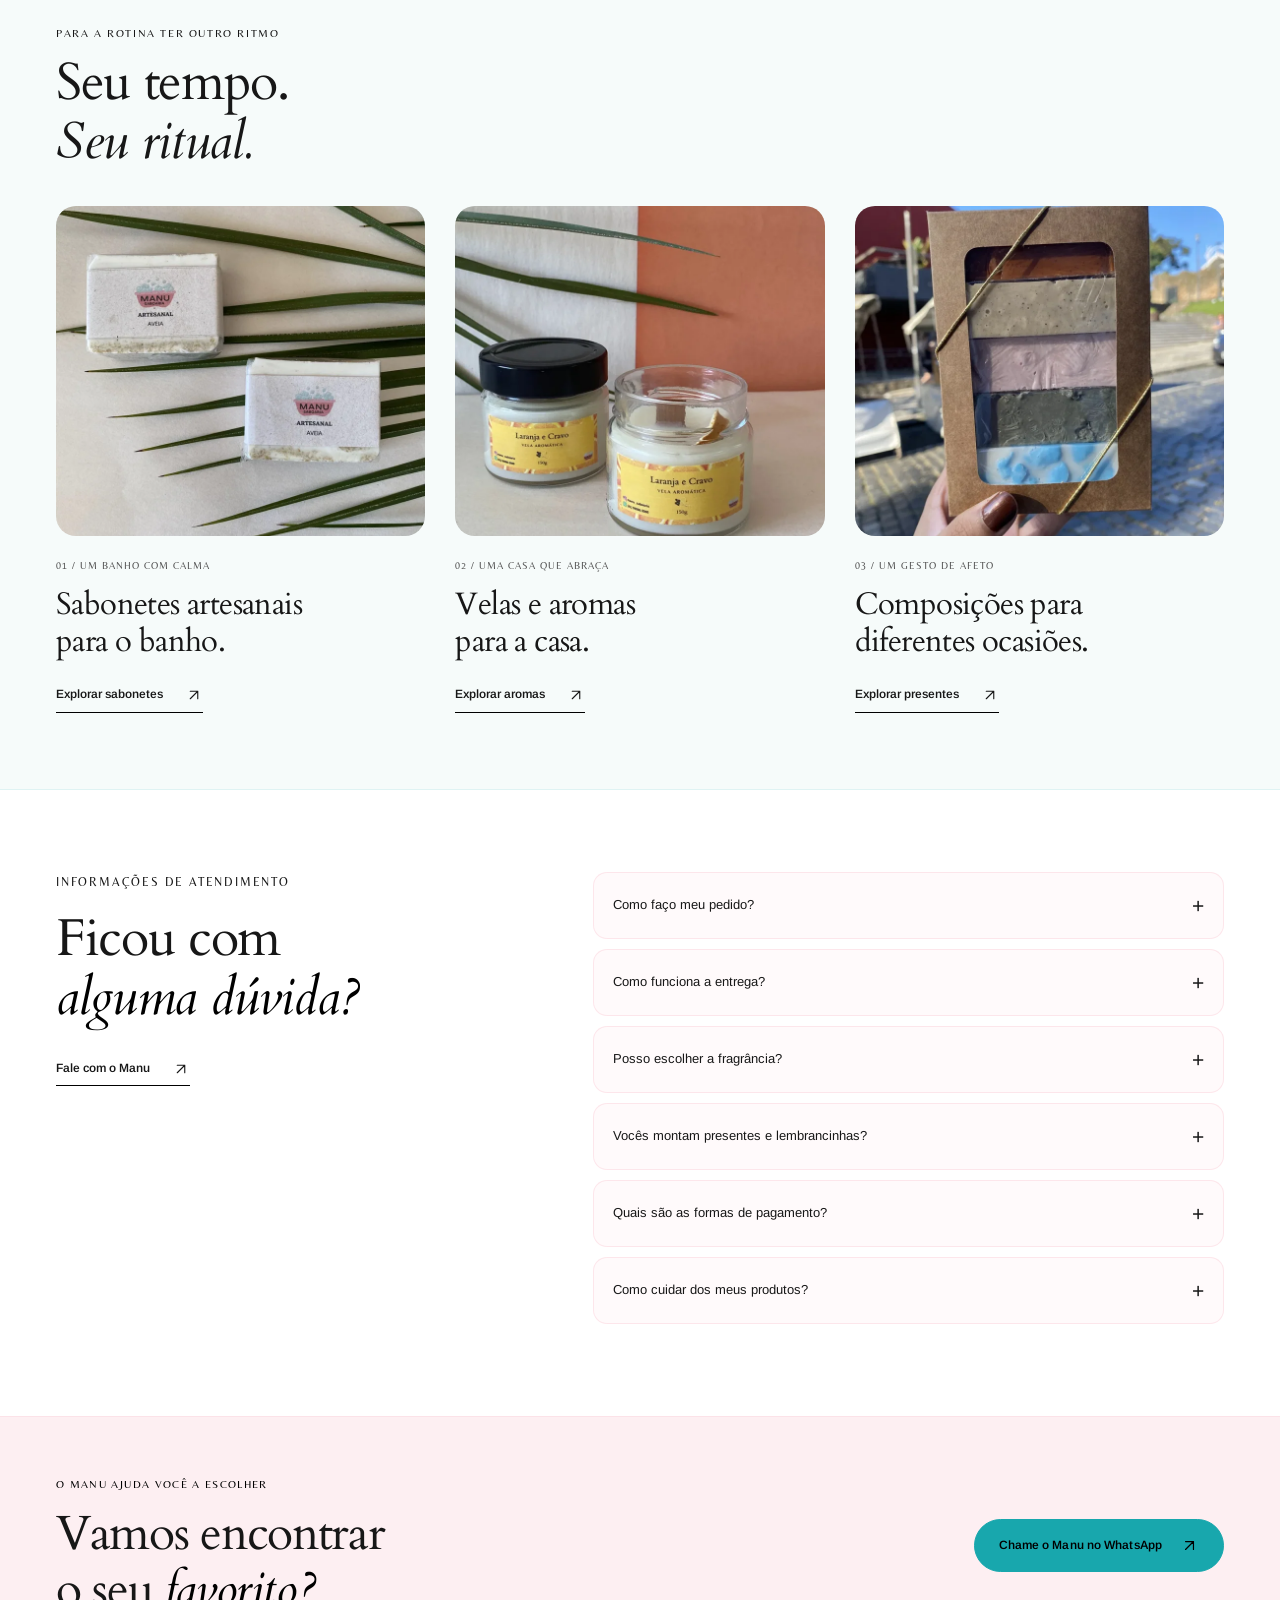
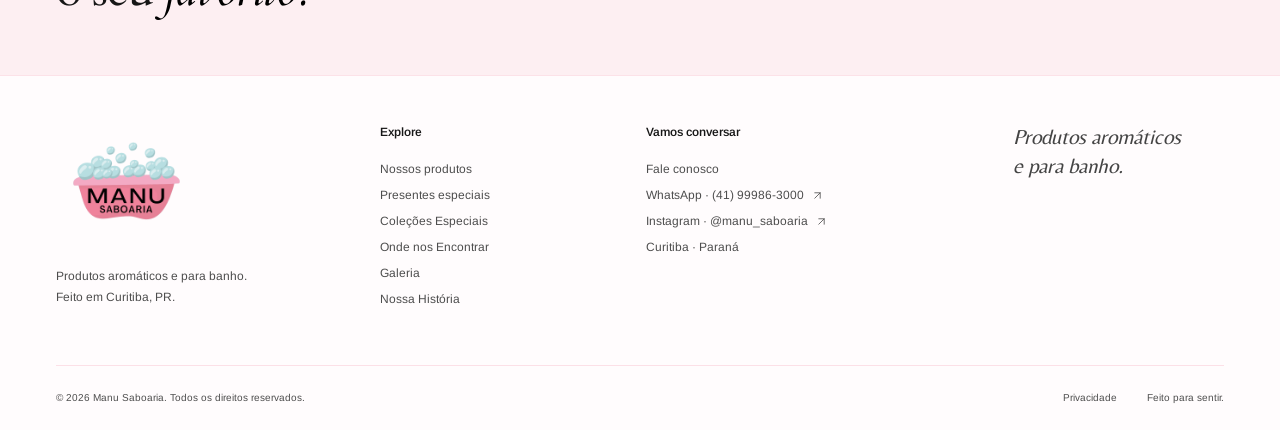
==== commit 48b31671: "Add files via upload" ====
--- a/index.html
+++ b/index.html
@@ -10,9 +10,9 @@
   <meta property="og:locale" content="pt_BR">
   <meta property="og:title" content="Manu Saboaria · Feito à mão com dedicação">
   <meta property="og:description" content="Sabonetes, velas e aromas feitos em Curitiba. Escolha um cuidado para você, para a casa ou para presentear.">
-  <meta property="og:image" content="/assets/images/manu-banner.png">
+  <meta property="og:image" content="/assets/images/manu-banner.png?v=6bd360012848">
   <link rel="icon" href="assets/marca/logo-manu.png?v=fed4c7f93343" type="image/png">
-  <link rel="preload" as="image" href="assets/images/manu-banner.png">
+  <link rel="preload" as="image" href="assets/images/manu-banner.png?v=6bd360012848">
   <link rel="stylesheet" href="assets/css/styles.css"><link rel="stylesheet" href="assets/css/marca.css"><link rel="stylesheet" href="assets/css/acolhimento.css"><link rel="stylesheet" href="assets/css/canva.css">
   <script src="assets/js/products.js" defer></script>
   <script src="assets/js/search-engine.js" defer></script>
@@ -44,10 +44,10 @@
       <div class="canva-hero-copy">
         <p class="eyebrow">FEITO À MÃO, EM CURITIBA</p>
         <h1 id="hero-title"><span>Sabonetes,</span> <span>velas e aromas</span></h1>
-        <p class="canva-hero-description">para você, para a casa e para presentear.</p>
+        <p class="canva-hero-description">para você, a casa e para presentear.</p>
         <a class="button button-primary" href="#colecao">Conheça os nossos produtos. <svg class="site-arrow" viewBox="0 0 24 24" aria-hidden="true"><path d="M7 17 17 7M7 7h10v10"/></svg></a>
       </div>
-      <figure class="canva-hero-photo"><img src="assets/images/manu-banner.png" alt="O Manu com seus sabonetes, velas e aromas artesanais, em uma banca cercada por plantas." width="1402" height="1122" fetchpriority="high"></figure>
+      <figure class="canva-hero-photo"><img src="assets/images/manu-banner.png?v=6bd360012848" alt="O Manu com seus sabonetes, velas e aromas artesanais, em uma banca cercada por plantas." width="1536" height="1024" fetchpriority="high"></figure>
     </section>
     <section class="category-choices" aria-labelledby="category-choices-title">
   <div class="category-choices__inner">
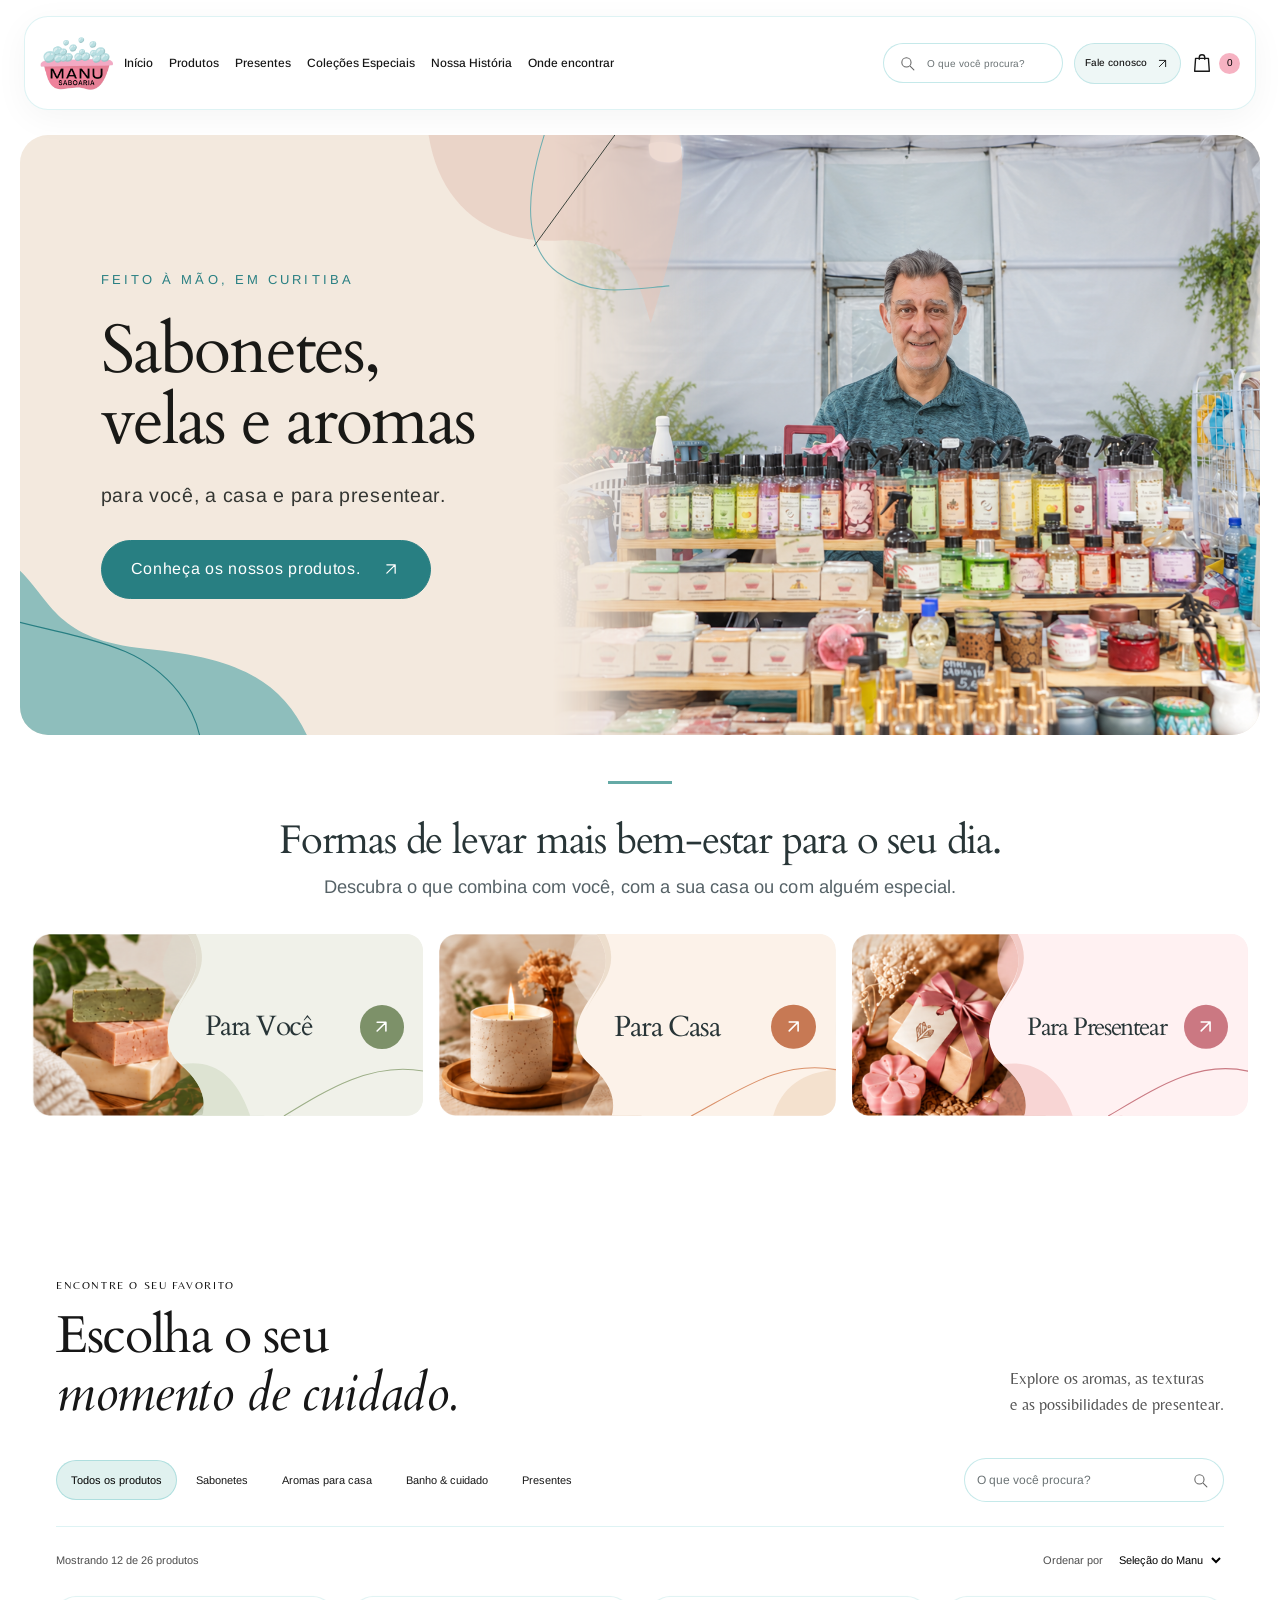
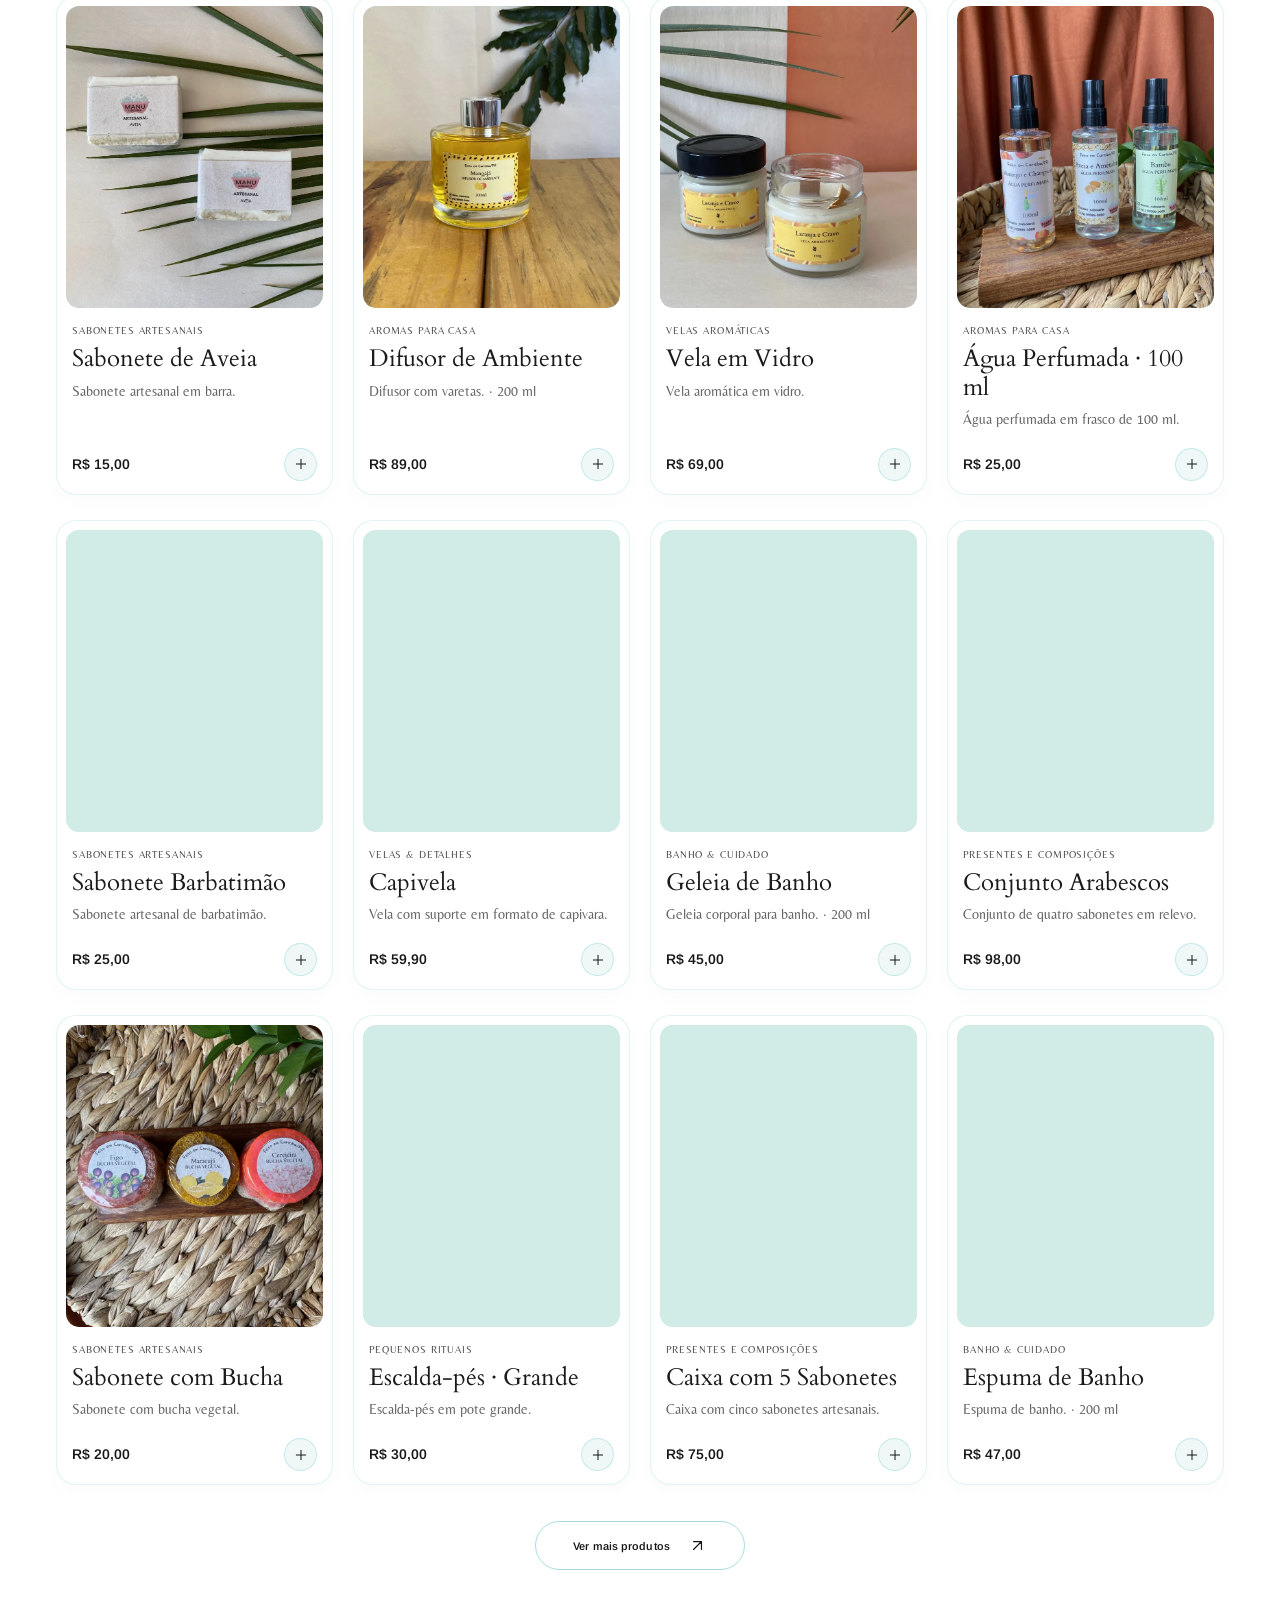
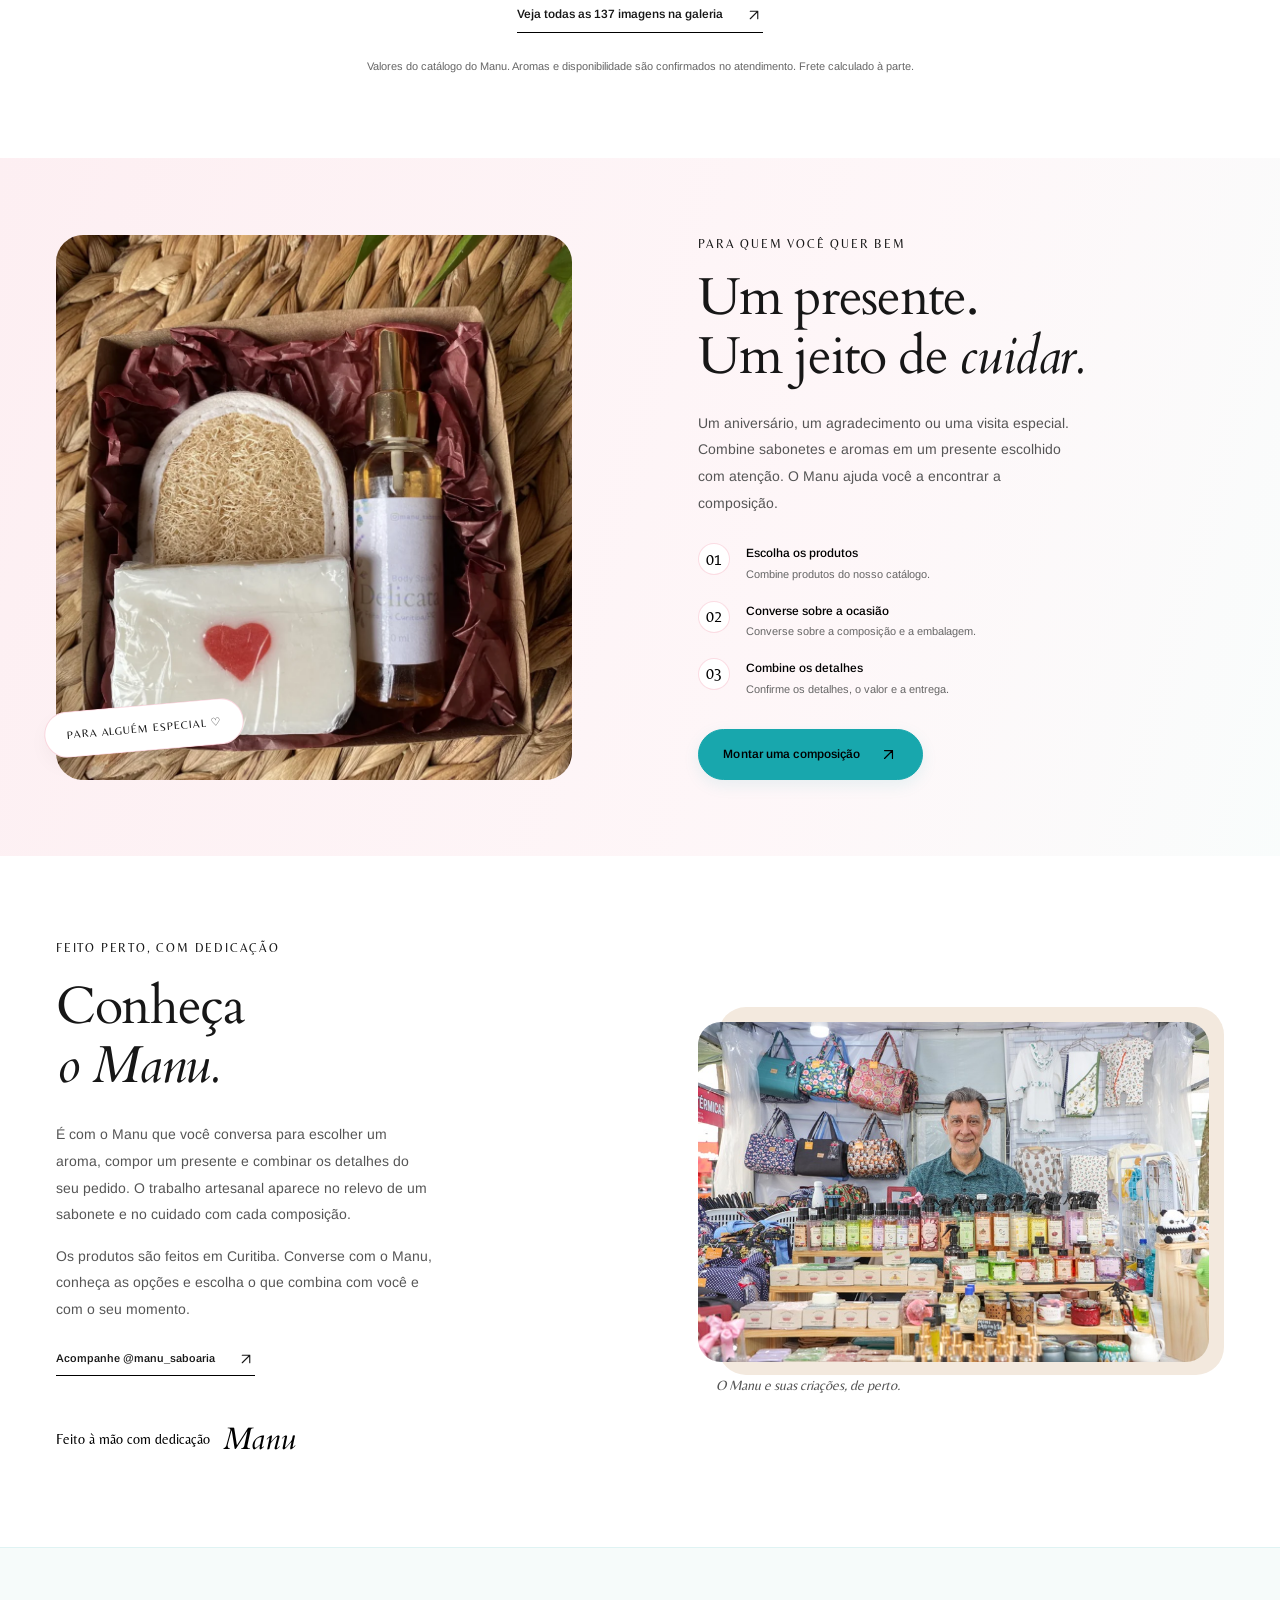
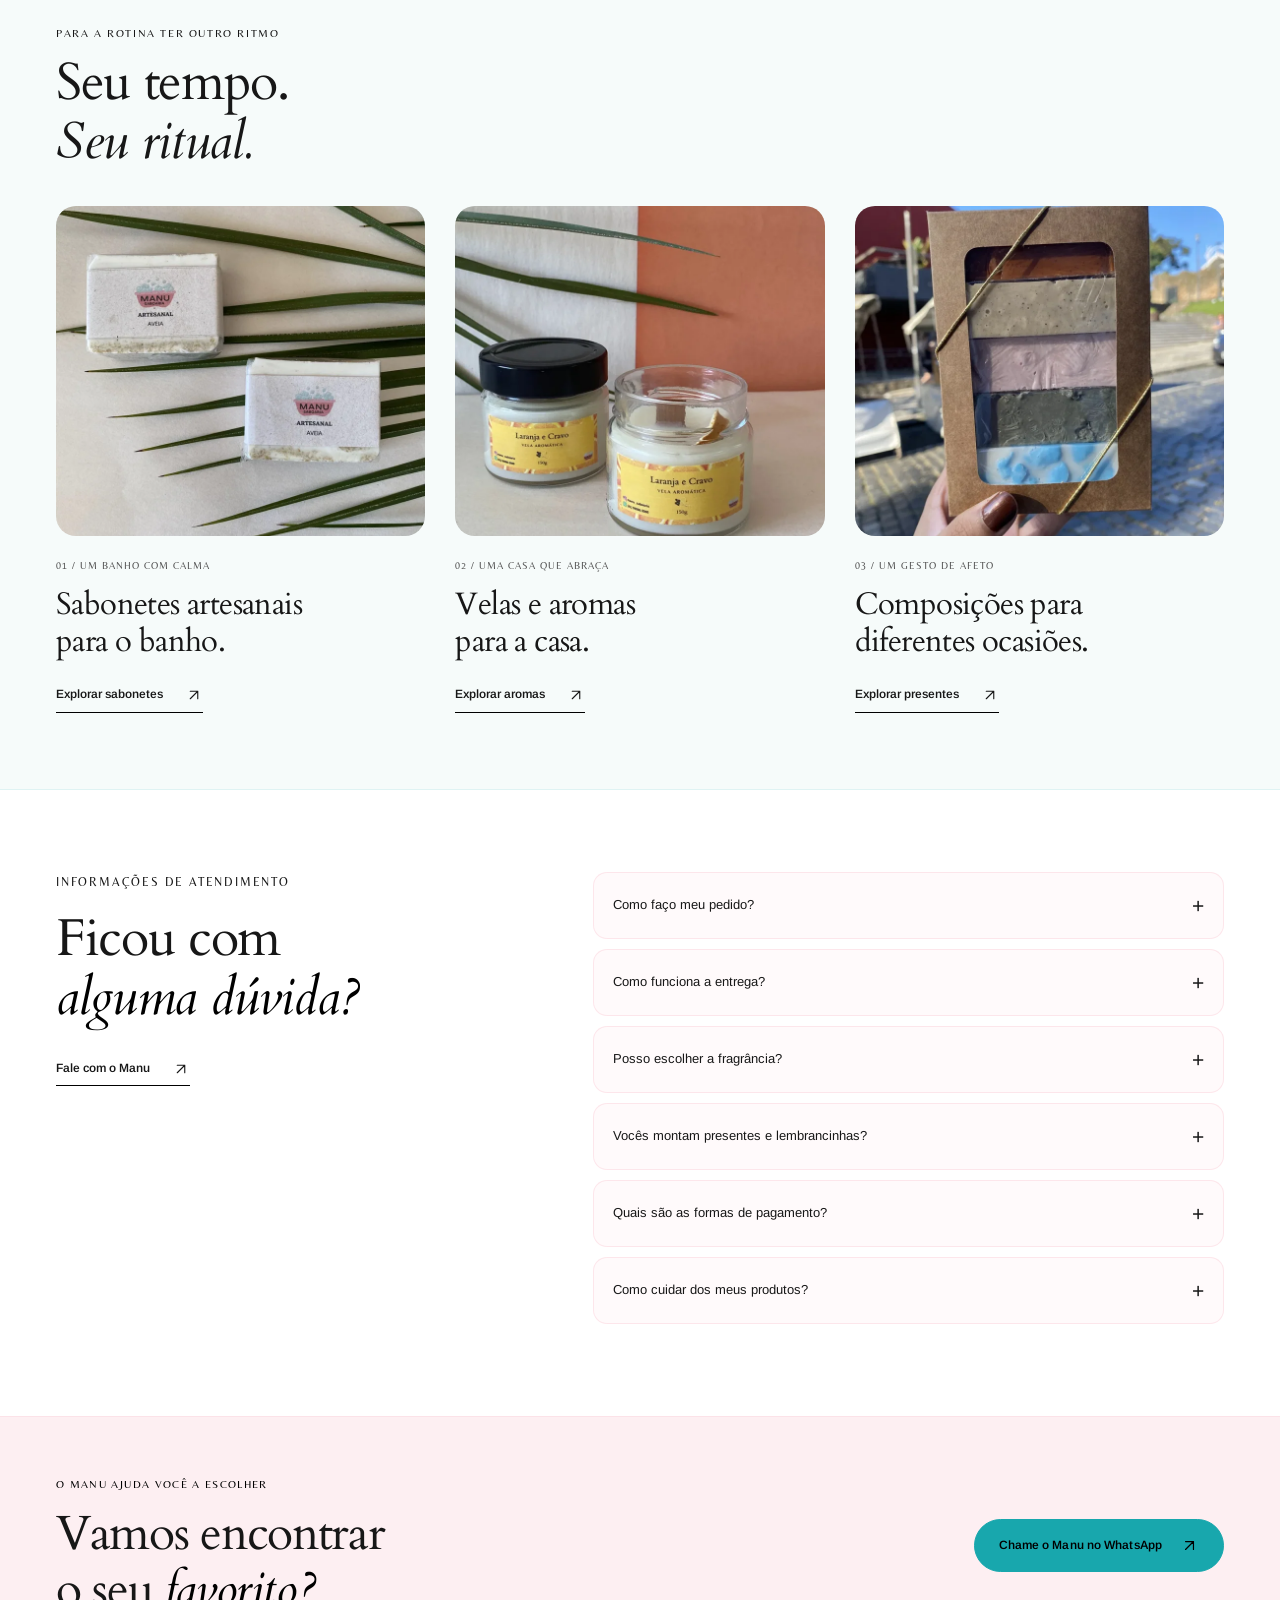
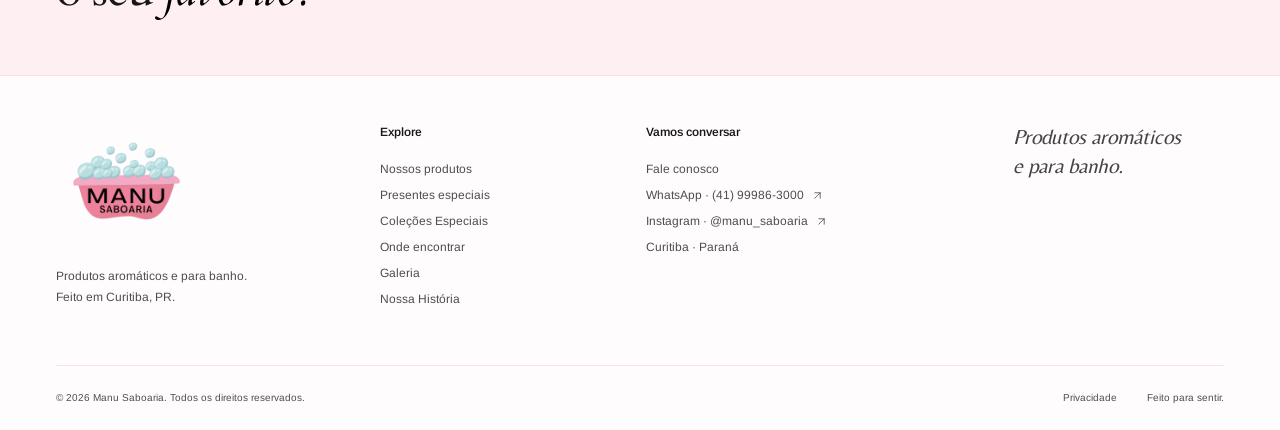
==== commit a46aed3a: "Add files via upload" ====
--- a/index.html
+++ b/index.html
@@ -26,11 +26,11 @@
   <header class="header cozy-header">
     <div class="header-inner container">
       <a class="brand" href="#inicio" aria-label="Manu Saboaria, início"><img class="brand-official" src="assets/marca/logo-manu.png?v=fed4c7f93343" alt="Manu Saboaria" width="1080" height="1080"></a>
-      <nav class="desktop-nav" aria-label="Navegação principal"><a href="#inicio">Início</a><a href="#colecao">Produtos</a><a href="#presentes">Presentes</a><a href="eventos-especiais.html">Coleções Especiais</a><a href="#essencia">Nossa História</a><a href="como-nos-encontrar.html">Onde nos Encontrar</a></nav>
+      <nav class="desktop-nav" aria-label="Navegação principal"><a href="#inicio">Início</a><a href="#colecao">Produtos</a><a href="#presentes">Presentes</a><a href="eventos-especiais.html">Coleções Especiais</a><a href="#essencia">Nossa História</a><a href="como-nos-encontrar.html">Onde encontrar</a></nav>
       <form class="header-search header-search-desktop" data-site-search role="search" action="pesquisa.html" method="get"><button type="submit" aria-label="Buscar produtos"><svg viewBox="0 0 24 24" aria-hidden="true"><circle cx="10.5" cy="10.5" r="6.5"/><path d="m16 16 5 5"/></svg></button><label class="sr-only" for="header-search-desktop">Buscar produtos no catálogo</label><input id="header-search-desktop" name="q" type="search" placeholder="O que você procura?" autocomplete="off" maxlength="120"></form>
       <div class="header-actions"><a class="contact-link" href="fale-conosco.html">Fale conosco <svg class="site-arrow" viewBox="0 0 24 24" aria-hidden="true"><path d="M7 17 17 7M7 7h10v10"/></svg></a><button class="bag-button" id="open-cart" aria-label="Abrir sacola"><svg viewBox="0 0 24 24" aria-hidden="true"><path d="M5 7h14l1 14H4L5 7ZM9 8V6a3 3 0 0 1 6 0v2"/></svg><span id="cart-count" class="bag-count">0</span></button><button id="menu-toggle" class="menu-toggle" aria-label="Abrir menu" aria-expanded="false" aria-controls="mobile-nav"><svg viewBox="0 0 24 24" aria-hidden="true"><path d="M4 7h16M4 12h16M4 17h16"/></svg></button></div>
     </div>
-    <nav id="mobile-nav" class="mobile-nav" aria-label="Navegação pelo celular" hidden><form class="header-search header-search-mobile" data-site-search role="search" action="pesquisa.html" method="get"><button type="submit" aria-label="Buscar produtos"><svg viewBox="0 0 24 24" aria-hidden="true"><circle cx="10.5" cy="10.5" r="6.5"/><path d="m16 16 5 5"/></svg></button><label class="sr-only" for="header-search-mobile">Buscar produtos no catálogo</label><input id="header-search-mobile" name="q" type="search" placeholder="O que você procura?" autocomplete="off" maxlength="120"></form><a href="#inicio">Início</a><a href="#colecao">Produtos</a><a href="#presentes">Presentes</a><a href="eventos-especiais.html">Coleções Especiais</a><a href="#essencia">Nossa História</a><a href="como-nos-encontrar.html">Onde nos Encontrar</a><a href="fale-conosco.html">Fale conosco</a><button id="open-cart-mobile">Minha sacola (<span id="cart-count-mobile">0</span>)</button></nav>
+    <nav id="mobile-nav" class="mobile-nav" aria-label="Navegação pelo celular" hidden><form class="header-search header-search-mobile" data-site-search role="search" action="pesquisa.html" method="get"><button type="submit" aria-label="Buscar produtos"><svg viewBox="0 0 24 24" aria-hidden="true"><circle cx="10.5" cy="10.5" r="6.5"/><path d="m16 16 5 5"/></svg></button><label class="sr-only" for="header-search-mobile">Buscar produtos no catálogo</label><input id="header-search-mobile" name="q" type="search" placeholder="O que você procura?" autocomplete="off" maxlength="120"></form><a href="#inicio">Início</a><a href="#colecao">Produtos</a><a href="#presentes">Presentes</a><a href="eventos-especiais.html">Coleções Especiais</a><a href="#essencia">Nossa História</a><a href="como-nos-encontrar.html">Onde encontrar</a><a href="fale-conosco.html">Fale conosco</a><button id="open-cart-mobile">Minha sacola (<span id="cart-count-mobile">0</span>)</button></nav>
   </header>
   <main>
     <section class="canva-hero" id="inicio" aria-labelledby="hero-title">
@@ -87,7 +87,7 @@
     <section class="faq container section-space" id="duvidas" aria-labelledby="faq-title"><div><p class="eyebrow">INFORMAÇÕES DE ATENDIMENTO</p><h2 id="faq-title">Ficou com <br><em>alguma dúvida?</em></h2><a class="text-link" href="https://wa.me/5541999863000" target="_blank" rel="noopener noreferrer">Fale com o Manu <svg class="site-arrow" viewBox="0 0 24 24" aria-hidden="true"><path d="M7 17 17 7M7 7h10v10"/></svg></a></div><div class="faq-list"><details><summary>Como faço meu pedido?<span aria-hidden="true">+</span></summary><p>Escolha os produtos, adicione à sacola e toque em “Enviar pedido pelo WhatsApp”. A mensagem vai com os itens e valores para o Manu confirmar aromas, disponibilidade, pagamento e entrega. O pedido é concluído no atendimento.</p></details><details><summary>Como funciona a entrega?<span aria-hidden="true">+</span></summary><p>A marca Manu Saboaria é de Curitiba, PR. Consulte pelo WhatsApp as opções de entrega ou retirada, o frete e o prazo para o seu endereço antes de confirmar o pedido.</p></details><details><summary>Posso escolher a fragrância?<span aria-hidden="true">+</span></summary><p>Sim! As fotos mostram algumas opções da coleção. Informe o aroma de sua preferência nas observações da sacola; o Manu confirma o que está disponível e ajuda você a escolher.</p></details><details><summary>Vocês montam presentes e lembrancinhas?<span aria-hidden="true">+</span></summary><p>Fale com o Manu para combinar os produtos, a apresentação e a quantidade desejada. O valor e o prazo são definidos de acordo com a composição escolhida.</p></details><details><summary>Quais são as formas de pagamento?<span aria-hidden="true">+</span></summary><p>As opções de pagamento são informadas pelo Manu no atendimento pelo WhatsApp, antes da confirmação do pedido. Não é necessário cadastrar dados de pagamento neste site.</p></details><details><summary>Como cuidar dos meus produtos?<span aria-hidden="true">+</span></summary><p>Guarde os sabonetes em local seco e, após o uso, utilize uma saboneteira que permita o escoamento da água. Siga as orientações do rótulo. Mantenha velas acesas sob supervisão, longe de tecidos, crianças e animais, e apague antes de sair.</p></details></div></section>
     <section class="contact-banner"><div class="container"><div><p class="eyebrow">O MANU AJUDA VOCÊ A ESCOLHER</p><h2>Vamos encontrar<br>o seu <em>favorito?</em></h2></div><a class="button button-light" href="https://wa.me/5541999863000?text=Ol%C3%A1%2C%20Manu!%20Vim%20pelo%20site%20e%20quero%20conhecer%20os%20produtos." target="_blank" rel="noopener noreferrer">Chame o Manu no WhatsApp <svg class="site-arrow" viewBox="0 0 24 24" aria-hidden="true"><path d="M7 17 17 7M7 7h10v10"/></svg></a></div></section>
   </main>
-  <footer class="footer"><div class="container footer-top"><div><a class="brand" href="#inicio"><img class="brand-official" src="assets/marca/logo-manu.png?v=fed4c7f93343" alt="Manu Saboaria" width="1080" height="1080"></a><p>Produtos aromáticos e para banho.<br>Feito em Curitiba, PR.</p></div><div><h3>Explore</h3><a href="#colecao">Nossos produtos</a><a href="#presentes">Presentes especiais</a><a href="eventos-especiais.html">Coleções Especiais</a><a href="como-nos-encontrar.html">Onde nos Encontrar</a><a href="galeria.html">Galeria</a><a href="#essencia">Nossa História</a></div><div><h3>Vamos conversar</h3><a href="fale-conosco.html">Fale conosco</a><a href="https://wa.me/5541999863000" target="_blank" rel="noopener noreferrer">WhatsApp · (41) 99986-3000 <svg class="site-arrow" viewBox="0 0 24 24" aria-hidden="true"><path d="M7 17 17 7M7 7h10v10"/></svg></a><a href="https://www.instagram.com/manu_saboaria/" target="_blank" rel="noopener noreferrer">Instagram · @manu_saboaria <svg class="site-arrow" viewBox="0 0 24 24" aria-hidden="true"><path d="M7 17 17 7M7 7h10v10"/></svg></a><span>Curitiba · Paraná</span></div><div class="footer-note"><span aria-hidden="true">♡</span><p>Produtos aromáticos<br>e para banho.</p></div></div><div class="container footer-bottom"><span>© <span id="current-year">2026</span> Manu Saboaria. Todos os direitos reservados.</span><button class="privacy-trigger" onclick="document.getElementById('privacy-dialog').showModal()">Privacidade</button><span>Feito para sentir.</span></div></footer>
+  <footer class="footer"><div class="container footer-top"><div><a class="brand" href="#inicio"><img class="brand-official" src="assets/marca/logo-manu.png?v=fed4c7f93343" alt="Manu Saboaria" width="1080" height="1080"></a><p>Produtos aromáticos e para banho.<br>Feito em Curitiba, PR.</p></div><div><h3>Explore</h3><a href="#colecao">Nossos produtos</a><a href="#presentes">Presentes especiais</a><a href="eventos-especiais.html">Coleções Especiais</a><a href="como-nos-encontrar.html">Onde encontrar</a><a href="galeria.html">Galeria</a><a href="#essencia">Nossa História</a></div><div><h3>Vamos conversar</h3><a href="fale-conosco.html">Fale conosco</a><a href="https://wa.me/5541999863000" target="_blank" rel="noopener noreferrer">WhatsApp · (41) 99986-3000 <svg class="site-arrow" viewBox="0 0 24 24" aria-hidden="true"><path d="M7 17 17 7M7 7h10v10"/></svg></a><a href="https://www.instagram.com/manu_saboaria/" target="_blank" rel="noopener noreferrer">Instagram · @manu_saboaria <svg class="site-arrow" viewBox="0 0 24 24" aria-hidden="true"><path d="M7 17 17 7M7 7h10v10"/></svg></a><span>Curitiba · Paraná</span></div><div class="footer-note"><span aria-hidden="true">♡</span><p>Produtos aromáticos<br>e para banho.</p></div></div><div class="container footer-bottom"><span>© <span id="current-year">2026</span> Manu Saboaria. Todos os direitos reservados.</span><button class="privacy-trigger" onclick="document.getElementById('privacy-dialog').showModal()">Privacidade</button><span>Feito para sentir.</span></div></footer>
   <dialog id="product-dialog" class="product-dialog" aria-label="Detalhes do produto"><button class="dialog-close" id="close-product" aria-label="Fechar detalhes">×</button><div id="product-content"></div></dialog>
   <dialog id="cart-dialog" class="cart-dialog" aria-labelledby="cart-title"><div class="cart-shell"><div class="cart-header"><div><p class="eyebrow">SEUS PRODUTOS</p><h2 id="cart-title">Sua <em>sacola.</em></h2></div><button id="close-cart" class="dialog-close" aria-label="Fechar sacola">×</button></div><div id="cart-empty" class="cart-empty"><span aria-hidden="true">♡</span><h3>Seu próximo favorito<br>está por aqui.</h3><p>Explore o catálogo e adicione os produtos à sua sacola.</p><button class="button button-primary" onclick="document.getElementById('cart-dialog').close();location.hash='colecao'">Explorar produtos</button></div><div id="cart-filled" hidden><div id="cart-items"></div><div class="cart-notes"><label for="cart-notes">Observações do pedido</label><textarea id="cart-notes" rows="3" maxlength="600" placeholder="Aroma desejado, embalagem ou informação sobre o pedido…"></textarea></div><div class="cart-summary"><span>Subtotal dos produtos</span><strong id="cart-subtotal">R$ 0,00</strong></div><p class="cart-disclaimer">Frete à parte. Aromas, disponibilidade e pagamento confirmados com o Manu no WhatsApp.</p><a id="checkout" class="button button-primary checkout" href="https://wa.me/5541999863000" target="_blank" rel="noopener noreferrer">Enviar pedido pelo WhatsApp <svg class="site-arrow" viewBox="0 0 24 24" aria-hidden="true"><path d="M7 17 17 7M7 7h10v10"/></svg></a><button id="clear-cart" class="clear-cart">Esvaziar sacola</button></div></div></dialog>
   <dialog id="privacy-dialog" class="privacy-dialog" aria-labelledby="privacy-title"><button class="dialog-close" onclick="this.closest('dialog').close()" aria-label="Fechar privacidade">×</button><p class="eyebrow">TRANSPARÊNCIA E CUIDADO</p><h2 id="privacy-title">Sua privacidade.</h2><p>Este catálogo salva a sua sacola e as observações apenas no navegador deste dispositivo, para você continuar de onde parou. Você pode remover esses dados esvaziando a sacola ou limpando os dados do site no navegador.</p><p>O site não possui formulário de cadastro, cookies de publicidade ou rastreamento. Ao escolher enviar o pedido, você abre o WhatsApp com uma mensagem preparada e decide se deseja enviá-la. A partir daí, os dados da conversa são tratados pelas plataformas e pelo Manu para atender ao seu pedido.</p><p>Links para WhatsApp e Instagram levam a serviços externos, com suas próprias políticas. Para assuntos de privacidade e atendimento, fale com o Manu pelo <a href="https://wa.me/5541999863000" target="_blank" rel="noopener noreferrer">WhatsApp</a>.</p></dialog>
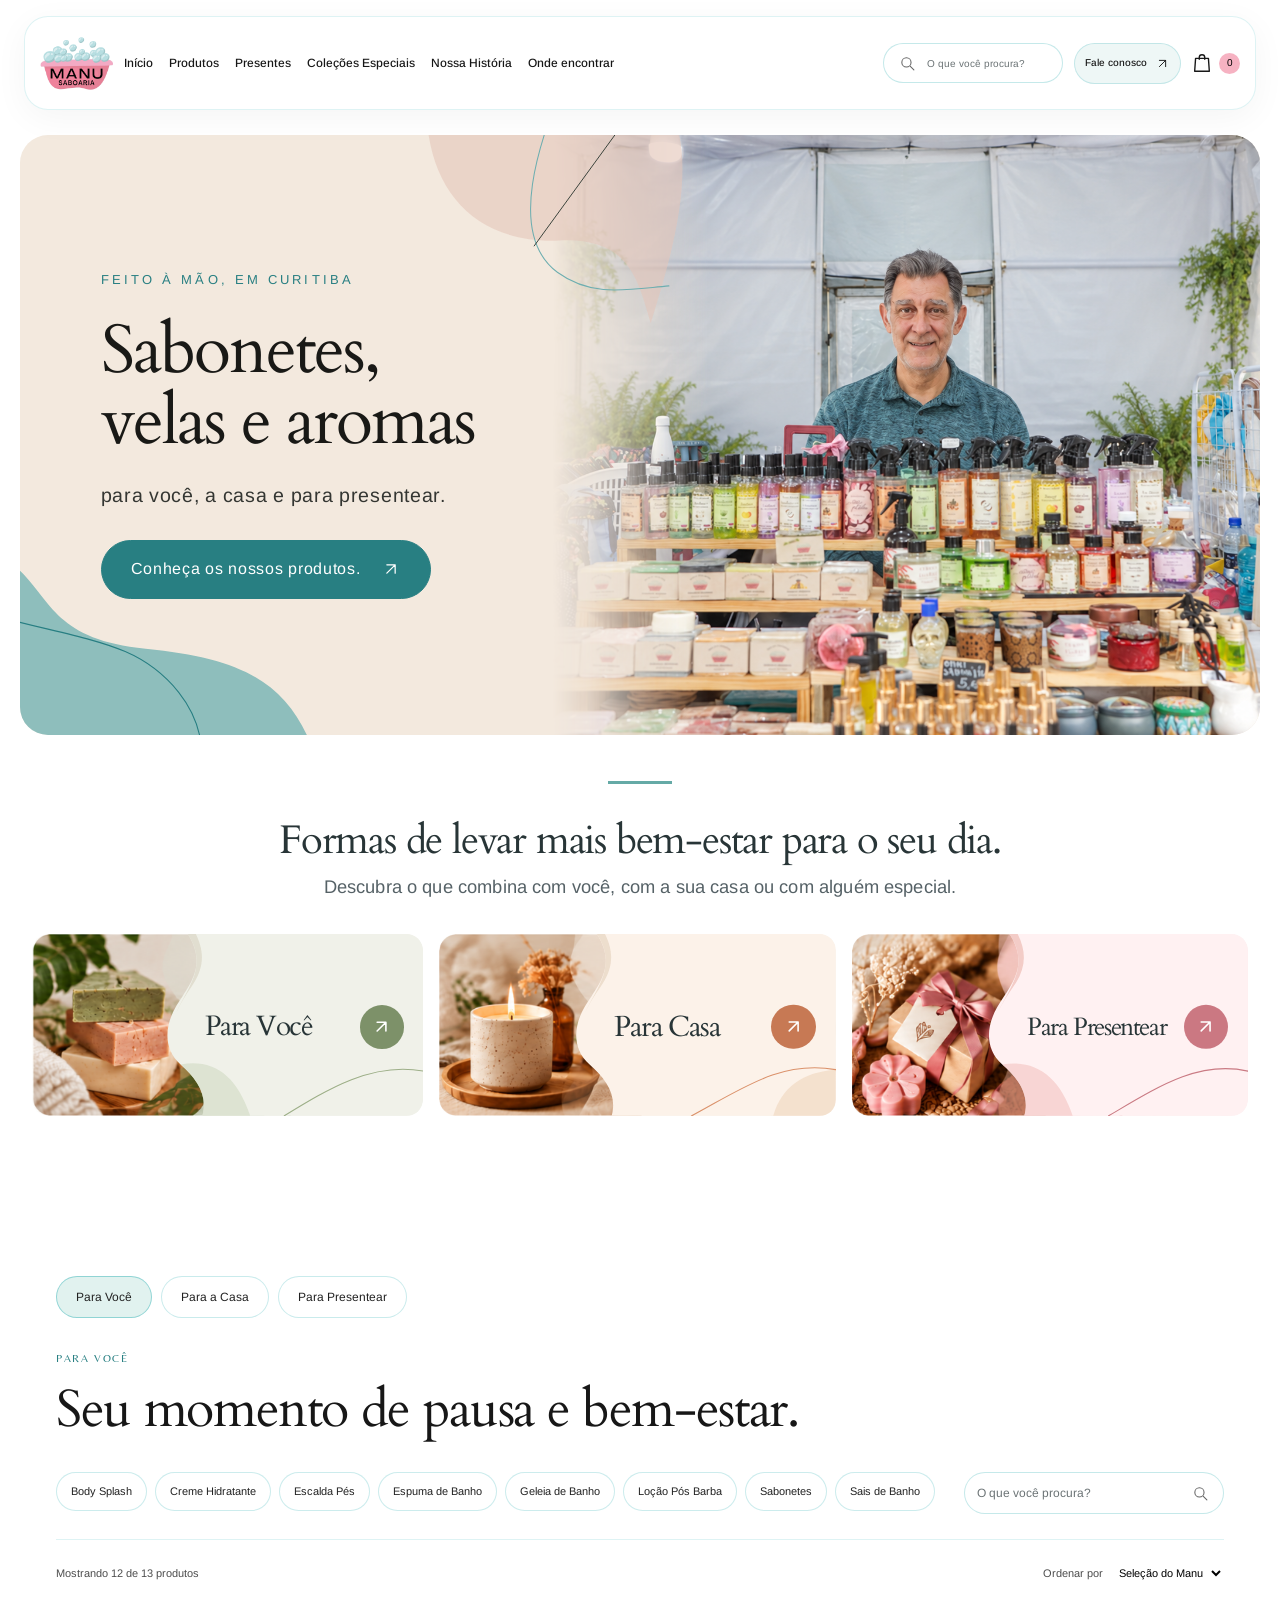
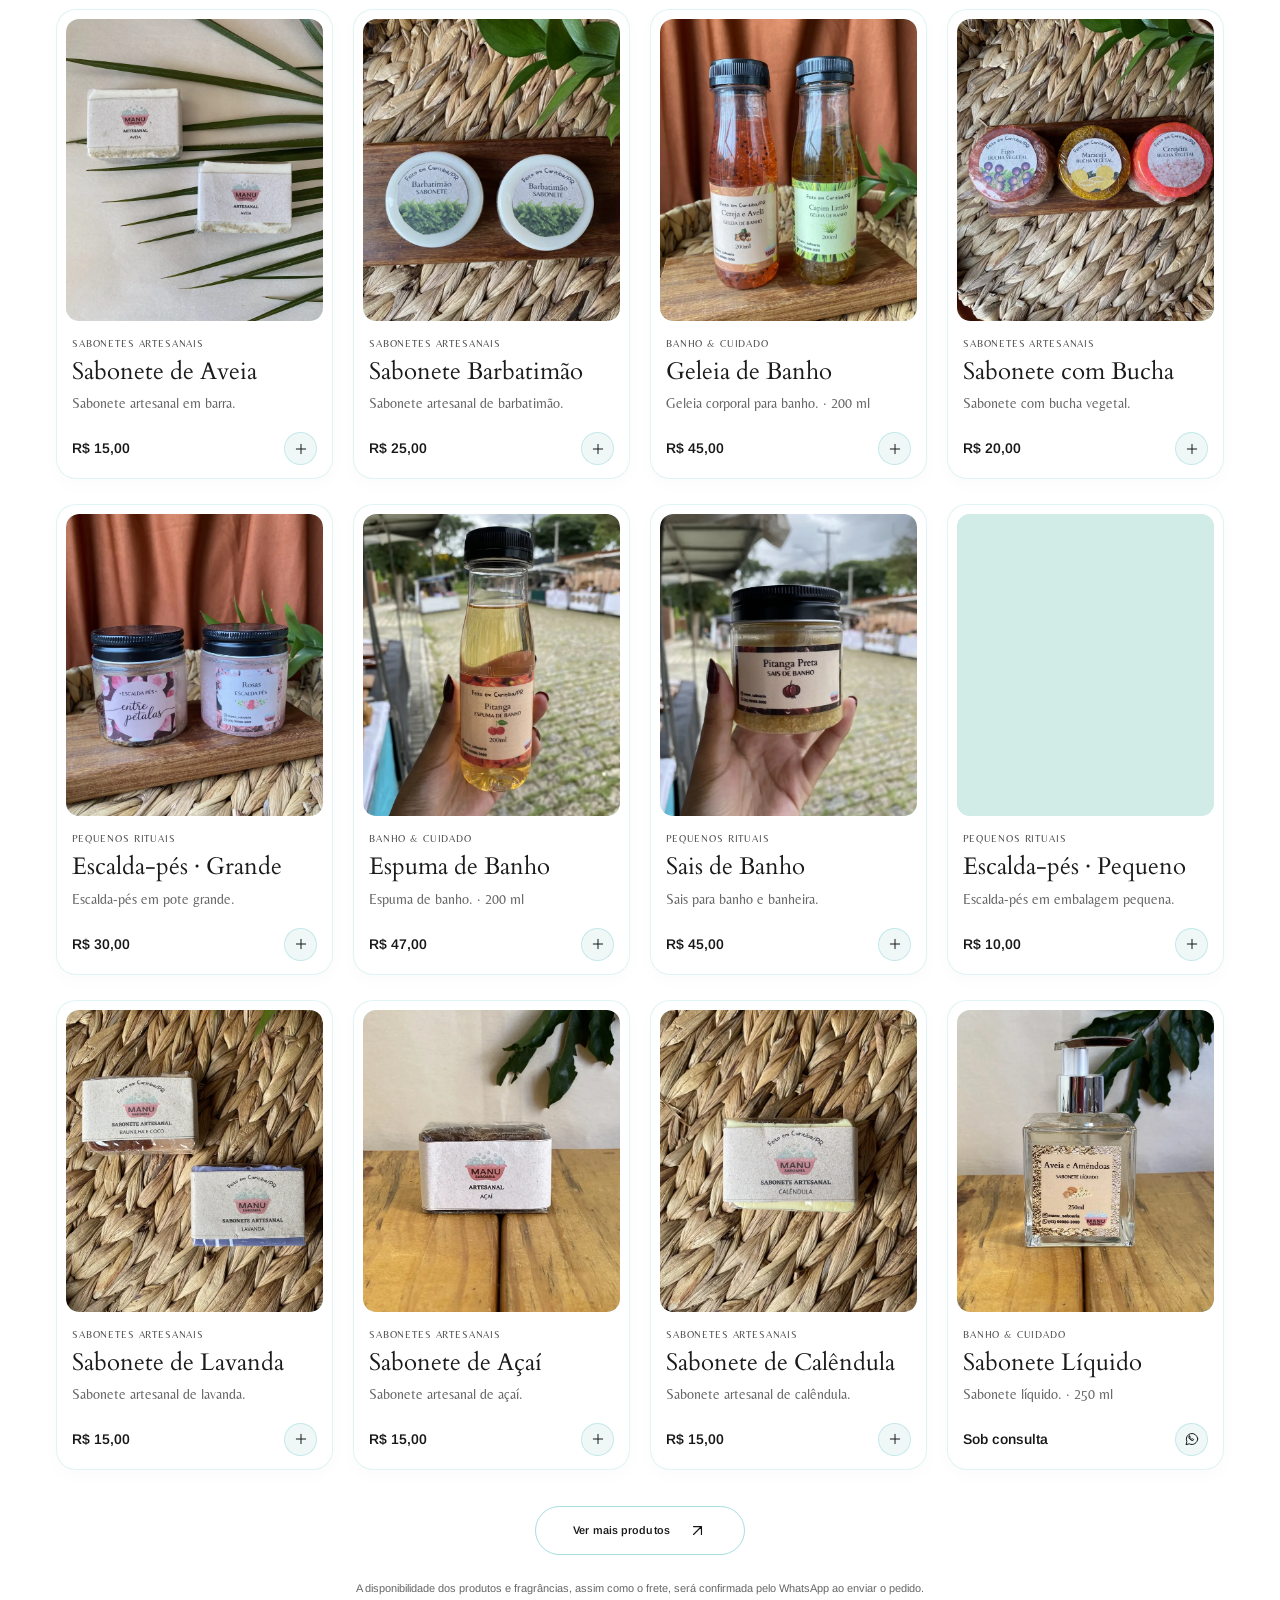
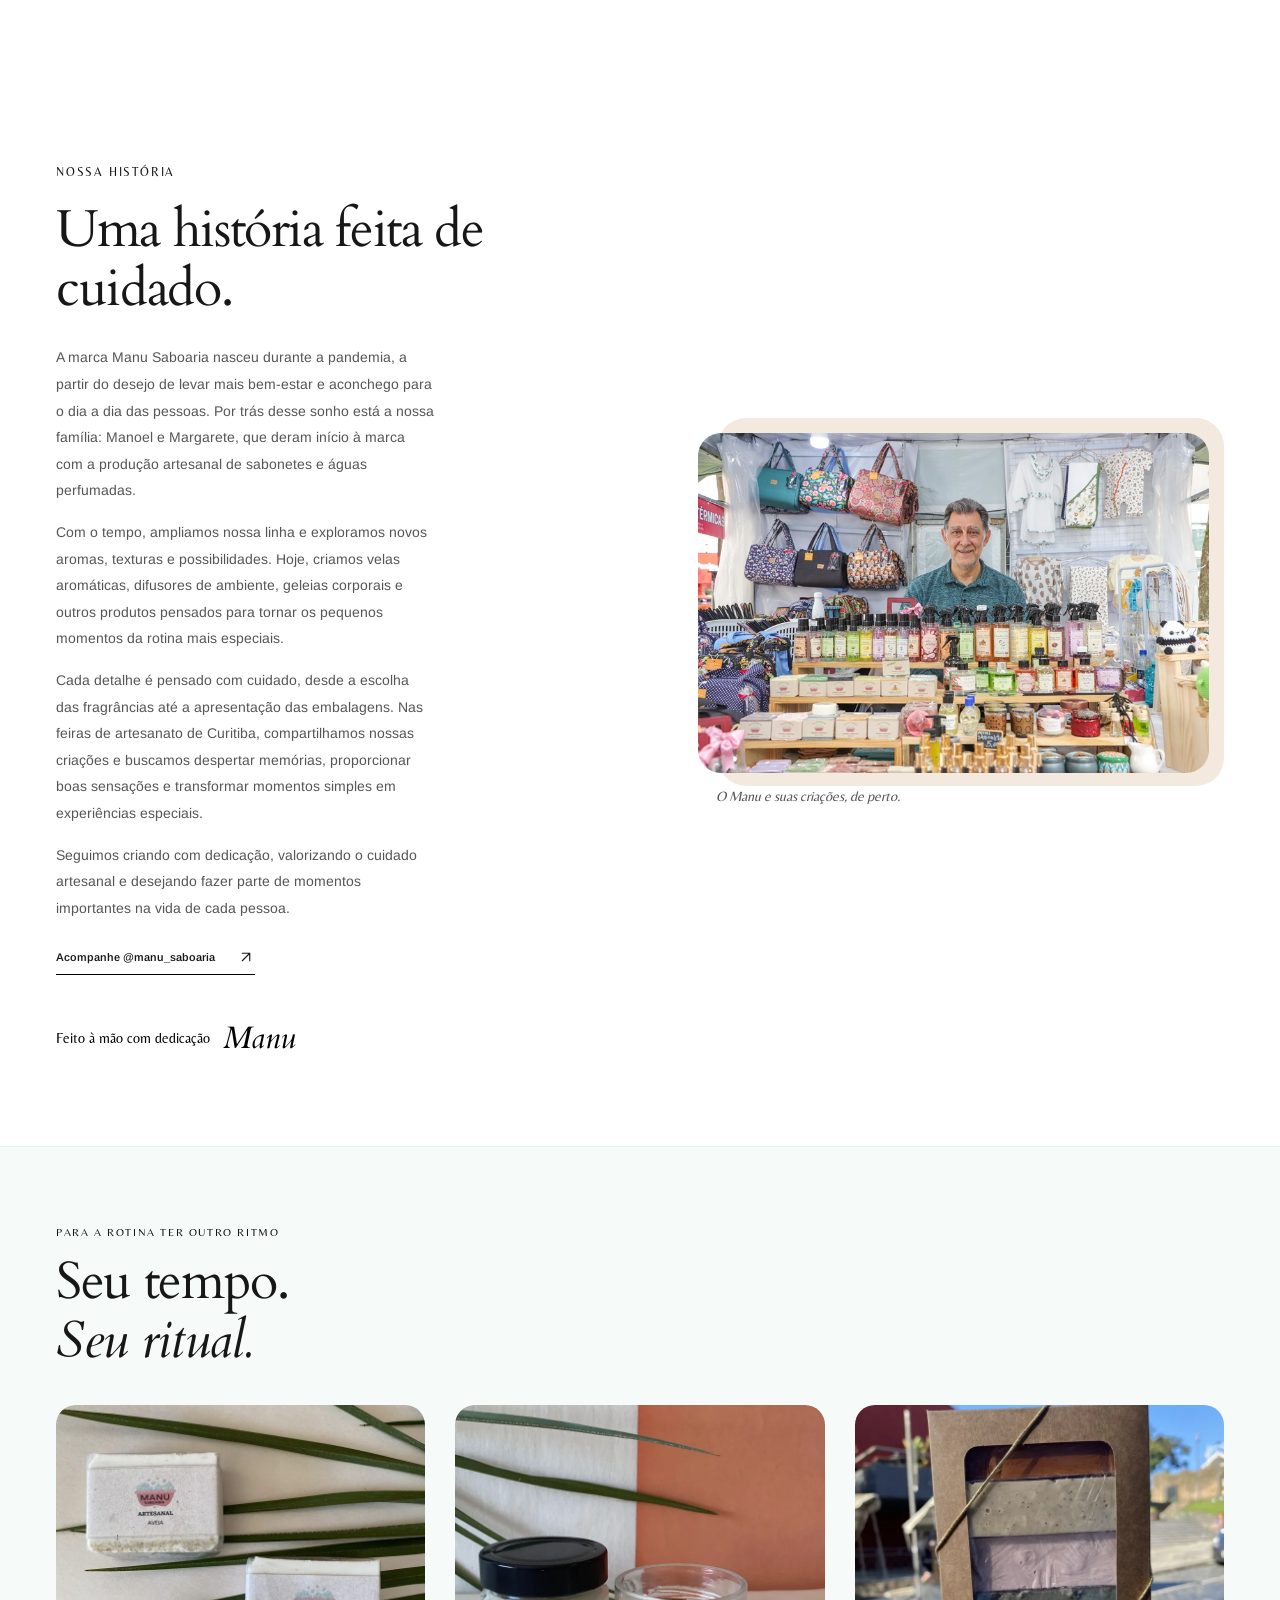
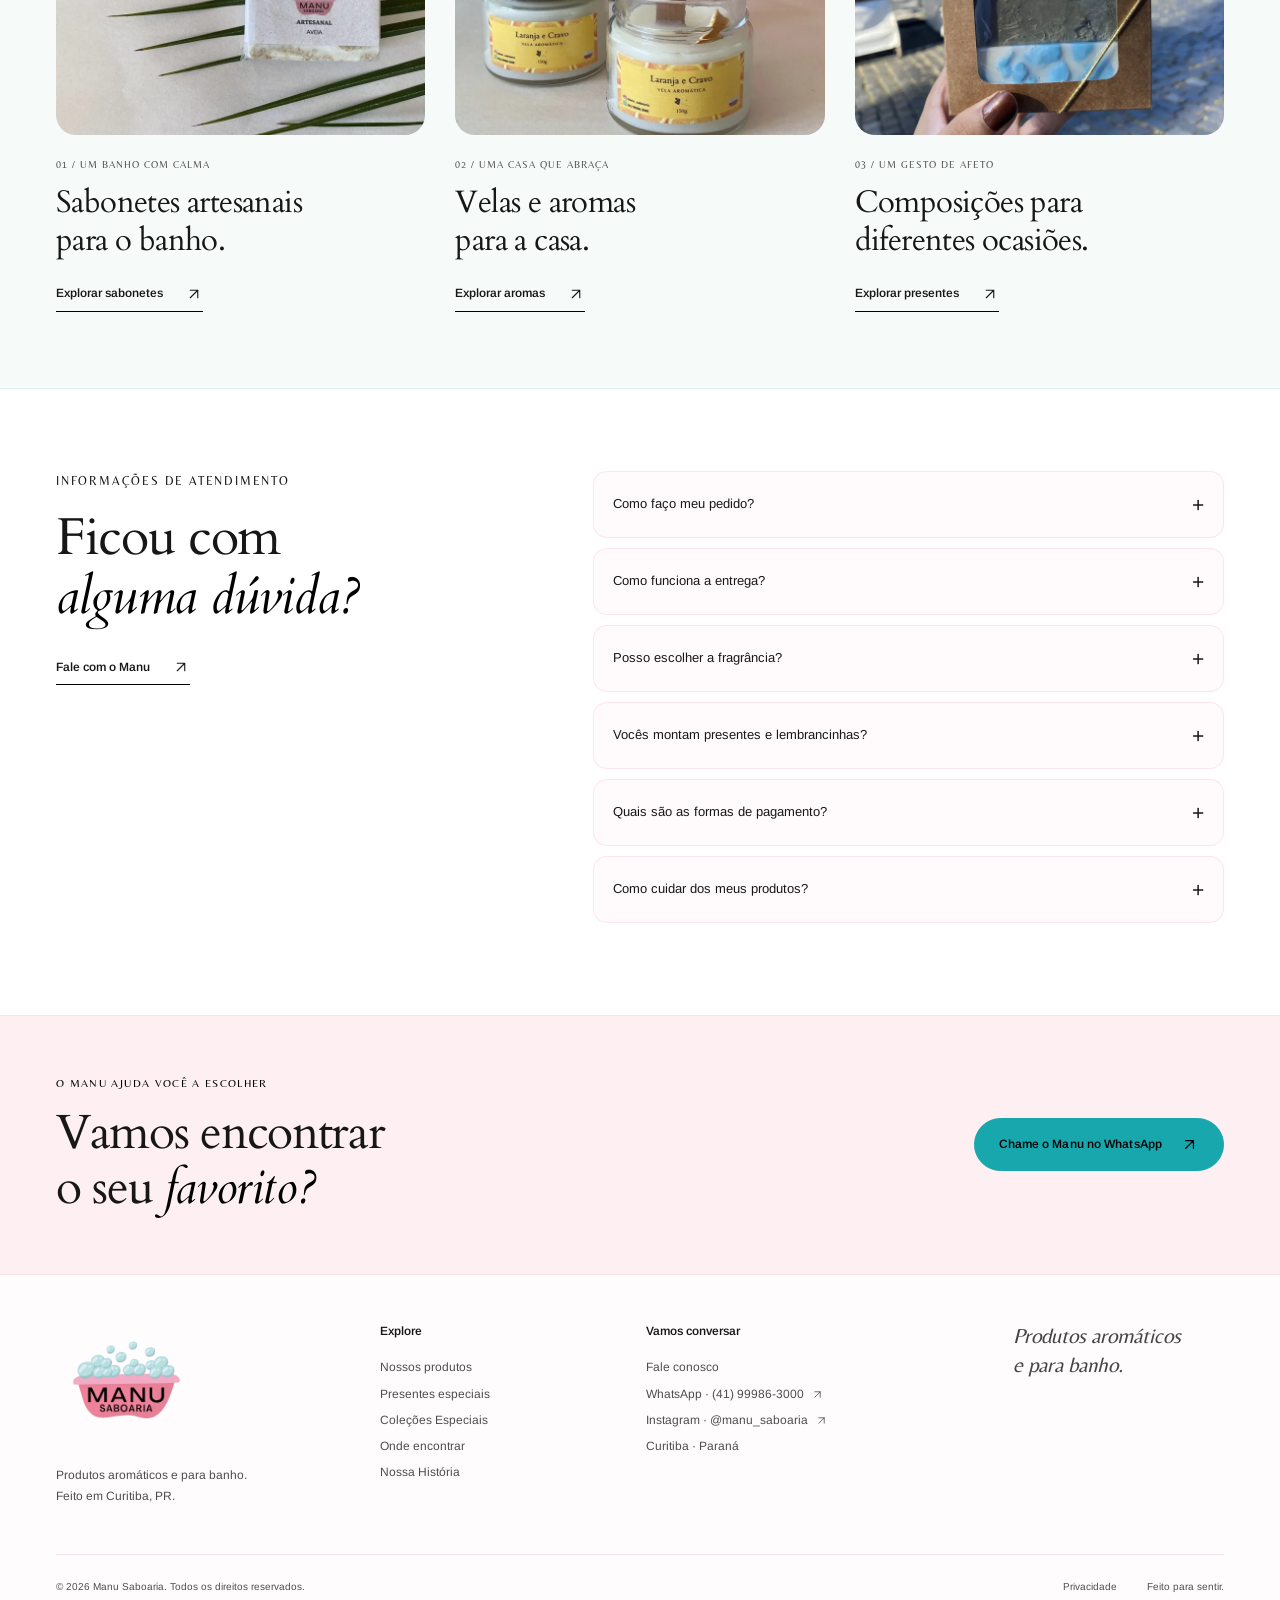
==== commit 9c59b848: "Aplica ajustes selecionados de produtos presentes e historia" ====
--- a/index.html
+++ b/index.html
@@ -26,11 +26,11 @@
   <header class="header cozy-header">
     <div class="header-inner container">
       <a class="brand" href="#inicio" aria-label="Manu Saboaria, início"><img class="brand-official" src="assets/marca/logo-manu.png?v=fed4c7f93343" alt="Manu Saboaria" width="1080" height="1080"></a>
-      <nav class="desktop-nav" aria-label="Navegação principal"><a href="#inicio">Início</a><a href="#colecao">Produtos</a><a href="#presentes">Presentes</a><a href="eventos-especiais.html">Coleções Especiais</a><a href="#essencia">Nossa História</a><a href="como-nos-encontrar.html">Onde encontrar</a></nav>
+      <nav class="desktop-nav" aria-label="Navegação principal"><a href="#inicio">Início</a><a href="#colecao">Produtos</a><a href="index.html?categoria=presentes#colecao" data-category-link="presentes">Presentes</a><a href="eventos-especiais.html">Coleções Especiais</a><a href="#essencia">Nossa História</a><a href="como-nos-encontrar.html">Onde encontrar</a></nav>
       <form class="header-search header-search-desktop" data-site-search role="search" action="pesquisa.html" method="get"><button type="submit" aria-label="Buscar produtos"><svg viewBox="0 0 24 24" aria-hidden="true"><circle cx="10.5" cy="10.5" r="6.5"/><path d="m16 16 5 5"/></svg></button><label class="sr-only" for="header-search-desktop">Buscar produtos no catálogo</label><input id="header-search-desktop" name="q" type="search" placeholder="O que você procura?" autocomplete="off" maxlength="120"></form>
       <div class="header-actions"><a class="contact-link" href="fale-conosco.html">Fale conosco <svg class="site-arrow" viewBox="0 0 24 24" aria-hidden="true"><path d="M7 17 17 7M7 7h10v10"/></svg></a><button class="bag-button" id="open-cart" aria-label="Abrir sacola"><svg viewBox="0 0 24 24" aria-hidden="true"><path d="M5 7h14l1 14H4L5 7ZM9 8V6a3 3 0 0 1 6 0v2"/></svg><span id="cart-count" class="bag-count">0</span></button><button id="menu-toggle" class="menu-toggle" aria-label="Abrir menu" aria-expanded="false" aria-controls="mobile-nav"><svg viewBox="0 0 24 24" aria-hidden="true"><path d="M4 7h16M4 12h16M4 17h16"/></svg></button></div>
     </div>
-    <nav id="mobile-nav" class="mobile-nav" aria-label="Navegação pelo celular" hidden><form class="header-search header-search-mobile" data-site-search role="search" action="pesquisa.html" method="get"><button type="submit" aria-label="Buscar produtos"><svg viewBox="0 0 24 24" aria-hidden="true"><circle cx="10.5" cy="10.5" r="6.5"/><path d="m16 16 5 5"/></svg></button><label class="sr-only" for="header-search-mobile">Buscar produtos no catálogo</label><input id="header-search-mobile" name="q" type="search" placeholder="O que você procura?" autocomplete="off" maxlength="120"></form><a href="#inicio">Início</a><a href="#colecao">Produtos</a><a href="#presentes">Presentes</a><a href="eventos-especiais.html">Coleções Especiais</a><a href="#essencia">Nossa História</a><a href="como-nos-encontrar.html">Onde encontrar</a><a href="fale-conosco.html">Fale conosco</a><button id="open-cart-mobile">Minha sacola (<span id="cart-count-mobile">0</span>)</button></nav>
+    <nav id="mobile-nav" class="mobile-nav" aria-label="Navegação pelo celular" hidden><form class="header-search header-search-mobile" data-site-search role="search" action="pesquisa.html" method="get"><button type="submit" aria-label="Buscar produtos"><svg viewBox="0 0 24 24" aria-hidden="true"><circle cx="10.5" cy="10.5" r="6.5"/><path d="m16 16 5 5"/></svg></button><label class="sr-only" for="header-search-mobile">Buscar produtos no catálogo</label><input id="header-search-mobile" name="q" type="search" placeholder="O que você procura?" autocomplete="off" maxlength="120"></form><a href="#inicio">Início</a><a href="#colecao">Produtos</a><a href="index.html?categoria=presentes#colecao" data-category-link="presentes">Presentes</a><a href="eventos-especiais.html">Coleções Especiais</a><a href="#essencia">Nossa História</a><a href="como-nos-encontrar.html">Onde encontrar</a><a href="fale-conosco.html">Fale conosco</a><button id="open-cart-mobile">Minha sacola (<span id="cart-count-mobile">0</span>)</button></nav>
   </header>
   <main>
     <section class="canva-hero" id="inicio" aria-labelledby="hero-title">
@@ -75,19 +75,19 @@
   </div>
 </section>
     <section class="collection container section-space" id="colecao" aria-labelledby="collection-title">
-      <div class="section-heading"><div><p class="eyebrow">ENCONTRE O SEU FAVORITO</p><h2 id="collection-title">Escolha o seu<br><em>momento de cuidado.</em></h2></div><p>Explore os aromas, as texturas<br>e as possibilidades de presentear.</p></div>
-      <div class="catalog-toolbar"><div class="category-tabs" role="group" aria-label="Filtrar por categoria"><button data-filter="all" class="active" aria-pressed="true">Todos os produtos</button><button data-filter="sabonetes" aria-pressed="false">Sabonetes</button><button data-filter="casa" aria-pressed="false">Aromas para casa</button><button data-filter="banho" aria-pressed="false">Banho & cuidado</button><button data-filter="presentes" aria-pressed="false">Presentes</button></div><form class="header-search catalog-search-form" data-site-search role="search" action="pesquisa.html" method="get"><label class="sr-only" for="catalog-search">Buscar produtos</label><input id="catalog-search" name="q" type="search" placeholder="O que você procura?" autocomplete="off" maxlength="120"><button type="submit" aria-label="Pesquisar produtos"><svg viewBox="0 0 24 24" aria-hidden="true"><circle cx="10.5" cy="10.5" r="6.5"/><path d="m16 16 5 5"/></svg></button></form></div>
+      <div class="catalog-groups" role="group" aria-label="Escolher produtos para você, para a casa ou para presentear"><button data-filter="voce" class="active" aria-pressed="true">Para Você</button><button data-filter="casa" aria-pressed="false">Para a Casa</button><button data-filter="presentes" aria-pressed="false">Para Presentear</button></div>
+      <div class="section-heading catalog-heading"><div><p class="eyebrow" id="catalog-eyebrow">PARA VOCÊ</p><h2 id="collection-title">Seu momento de pausa e bem-estar.</h2><p id="catalog-intro" hidden></p></div></div>
+      <div class="catalog-toolbar"><div class="category-tabs" id="catalog-type-filters" role="group" aria-label="Filtrar os tipos de produtos"></div><form class="header-search catalog-search-form" data-site-search role="search" action="pesquisa.html" method="get"><label class="sr-only" for="catalog-search">Buscar produtos</label><input id="catalog-search" name="q" type="search" placeholder="O que você procura?" autocomplete="off" maxlength="120"><button type="submit" aria-label="Pesquisar produtos"><svg viewBox="0 0 24 24" aria-hidden="true"><circle cx="10.5" cy="10.5" r="6.5"/><path d="m16 16 5 5"/></svg></button></form></div>
       <div class="catalog-meta"><p id="catalog-count" aria-live="polite"></p><label>Ordenar por <select id="catalog-sort"><option value="featured">Seleção do Manu</option><option value="price-low">Menor preço</option><option value="price-high">Maior preço</option><option value="name">Nome do produto</option></select></label></div>
       <div id="product-grid" class="product-grid"></div><div id="no-results" class="no-results" hidden><span aria-hidden="true">✿</span><h3>Vamos tentar outro aroma?</h3><p>Nenhum produto encontrado. Experimente outra busca ou categoria.</p></div><div class="load-more-wrap"><button id="load-more" class="button button-outline">Ver mais produtos <svg class="site-arrow" viewBox="0 0 24 24" aria-hidden="true"><path d="M7 17 17 7M7 7h10v10"/></svg></button></div><noscript><p>Ative o JavaScript para explorar o catálogo e a sacola. Você também pode <a href="https://wa.me/5541999863000">pedir o catálogo pelo WhatsApp</a>.</p></noscript>
-      <p class="collection-gallery-link"><a class="text-link" href="galeria.html">Veja todas as 137 imagens na galeria <svg class="site-arrow" viewBox="0 0 24 24" aria-hidden="true"><path d="M7 17 17 7M7 7h10v10"/></svg></a></p><p class="catalog-note">Valores do catálogo do Manu. Aromas e disponibilidade são confirmados no atendimento. Frete calculado à parte.</p>
+      <p class="catalog-note">A disponibilidade dos produtos e fragrâncias, assim como o frete, será confirmada pelo WhatsApp ao enviar o pedido.</p>
     </section>
-    <section class="gifts-section" id="presentes" aria-labelledby="gifts-title"><div class="container gifts-layout"><div class="gifts-image"><img src="assets/images/presente-carinho.webp" alt="Caixa de presente Manu com sabonetes artesanais e produtos de banho, acomodados em papel de seda" width="1000" height="1333" loading="lazy"><span class="gift-tag">PARA ALGUÉM ESPECIAL ♡</span></div><div class="gifts-copy"><p class="eyebrow">PARA QUEM VOCÊ QUER BEM</p><h2 id="gifts-title">Um presente.<br>Um jeito de <em>cuidar.</em></h2><p>Um aniversário, um agradecimento ou uma visita especial. Combine sabonetes e aromas em um presente escolhido com atenção. O Manu ajuda você a encontrar a composição.</p><div class="gift-options"><div><span>01</span><p><strong>Escolha os produtos</strong>Combine produtos do nosso catálogo.</p></div><div><span>02</span><p><strong>Converse sobre a ocasião</strong>Converse sobre a composição e a embalagem.</p></div><div><span>03</span><p><strong>Combine os detalhes</strong>Confirme os detalhes, o valor e a entrega.</p></div></div><a class="button button-primary" href="https://wa.me/5541999863000?text=Ol%C3%A1%2C%20Manu!%20Quero%20montar%20um%20presente%20especial.%20Pode%20me%20ajudar%3F" target="_blank" rel="noopener noreferrer">Montar uma composição <svg class="site-arrow" viewBox="0 0 24 24" aria-hidden="true"><path d="M7 17 17 7M7 7h10v10"/></svg></a></div></div></section>
-    <section class="essence container section-space" id="essencia" aria-labelledby="essence-title"><div class="essence-copy"><p class="eyebrow">FEITO PERTO, COM DEDICAÇÃO</p><h2 id="essence-title">Conheça<br><em>o Manu.</em></h2><p>É com o Manu que você conversa para escolher um aroma, compor um presente e combinar os detalhes do seu pedido. O trabalho artesanal aparece no relevo de um sabonete e no cuidado com cada composição.</p><p>Os produtos são feitos em Curitiba. Converse com o Manu, conheça as opções e escolha o que combina com você e com o seu momento.</p><a class="text-link" href="https://www.instagram.com/manu_saboaria/" target="_blank" rel="noopener noreferrer">Acompanhe @manu_saboaria <svg class="site-arrow" viewBox="0 0 24 24" aria-hidden="true"><path d="M7 17 17 7M7 7h10v10"/></svg></a><div class="essence-signature">Feito à mão com dedicação <span>Manu</span><svg viewBox="0 0 24 24" aria-hidden="true"><path d="M20.8 4.6a5.5 5.5 0 0 0-7.8 0L12 5.7l-1.1-1.1a5.5 5.5 0 0 0-7.8 7.8L12 21l8.8-8.6a5.5 5.5 0 0 0 0-7.8Z"/></svg></div></div><div class="essence-image essence-manu-image"><img src="assets/images/manu-na-feira.png" alt="O Manu em sua banca, com uma seleção de sabonetes, velas e aromas artesanais." width="800" height="533" loading="lazy"><span class="photo-label">O Manu e suas criações, de perto.</span></div></section>
+    <section class="essence container section-space" id="essencia" aria-labelledby="essence-title"><div class="essence-copy"><p class="eyebrow">NOSSA HISTÓRIA</p><h2 id="essence-title">Uma história feita de cuidado.</h2><p>A marca Manu Saboaria nasceu durante a pandemia, a partir do desejo de levar mais bem-estar e aconchego para o dia a dia das pessoas. Por trás desse sonho está a nossa família: Manoel e Margarete, que deram início à marca com a produção artesanal de sabonetes e águas perfumadas.</p><p>Com o tempo, ampliamos nossa linha e exploramos novos aromas, texturas e possibilidades. Hoje, criamos velas aromáticas, difusores de ambiente, geleias corporais e outros produtos pensados para tornar os pequenos momentos da rotina mais especiais.</p><p>Cada detalhe é pensado com cuidado, desde a escolha das fragrâncias até a apresentação das embalagens. Nas feiras de artesanato de Curitiba, compartilhamos nossas criações e buscamos despertar memórias, proporcionar boas sensações e transformar momentos simples em experiências especiais.</p><p>Seguimos criando com dedicação, valorizando o cuidado artesanal e desejando fazer parte de momentos importantes na vida de cada pessoa.</p><a class="text-link" href="https://www.instagram.com/manu_saboaria/" target="_blank" rel="noopener noreferrer">Acompanhe @manu_saboaria <svg class="site-arrow" viewBox="0 0 24 24" aria-hidden="true"><path d="M7 17 17 7M7 7h10v10"/></svg></a><div class="essence-signature">Feito à mão com dedicação <span>Manu</span><svg viewBox="0 0 24 24" aria-hidden="true"><path d="M20.8 4.6a5.5 5.5 0 0 0-7.8 0L12 5.7l-1.1-1.1a5.5 5.5 0 0 0-7.8 7.8L12 21l8.8-8.6a5.5 5.5 0 0 0 0-7.8Z"/></svg></div></div><div class="essence-image essence-manu-image"><img src="assets/images/manu-na-feira.png" alt="O Manu em sua banca, com uma seleção de sabonetes, velas e aromas artesanais." width="800" height="533" loading="lazy"><span class="photo-label">O Manu e suas criações, de perto.</span></div></section>
     <section class="rituals-section" aria-labelledby="rituals-title"><div class="container"><div class="section-heading"><div><p class="eyebrow">PARA A ROTINA TER OUTRO RITMO</p><h2 id="rituals-title">Seu tempo.<br><em>Seu ritual.</em></h2></div></div><div class="ritual-cards"><a href="#colecao" data-category-link="sabonetes"><div class="ritual-img"><img src="assets/images/ritual-banho.webp" width="700" height="900" alt="Sabonetes artesanais do Manu em uma composição com folhas verdes" loading="lazy"></div><span class="ritual-number">01 / UM BANHO COM CALMA</span><h3>Sabonetes artesanais<br>para o banho.</h3><span class="text-link">Explorar sabonetes <svg class="site-arrow" viewBox="0 0 24 24" aria-hidden="true"><path d="M7 17 17 7M7 7h10v10"/></svg></span></a><a href="#colecao" data-category-link="casa"><div class="ritual-img"><img src="assets/images/ritual-casa.webp" width="700" height="900" alt="Velas artesanais da marca Manu Saboaria com frascos em vidro e detalhes de folhas" loading="lazy"></div><span class="ritual-number">02 / UMA CASA QUE ABRAÇA</span><h3>Velas e aromas<br>para a casa.</h3><span class="text-link">Explorar aromas <svg class="site-arrow" viewBox="0 0 24 24" aria-hidden="true"><path d="M7 17 17 7M7 7h10v10"/></svg></span></a><a href="#colecao" data-category-link="presentes"><div class="ritual-img"><img src="assets/images/ritual-presente.webp" width="700" height="900" alt="Caixa com sabonetes artesanais em diferentes cores para presentear" loading="lazy"></div><span class="ritual-number">03 / UM GESTO DE AFETO</span><h3>Composições para<br>diferentes ocasiões.</h3><span class="text-link">Explorar presentes <svg class="site-arrow" viewBox="0 0 24 24" aria-hidden="true"><path d="M7 17 17 7M7 7h10v10"/></svg></span></a></div></div></section>
     <section class="faq container section-space" id="duvidas" aria-labelledby="faq-title"><div><p class="eyebrow">INFORMAÇÕES DE ATENDIMENTO</p><h2 id="faq-title">Ficou com <br><em>alguma dúvida?</em></h2><a class="text-link" href="https://wa.me/5541999863000" target="_blank" rel="noopener noreferrer">Fale com o Manu <svg class="site-arrow" viewBox="0 0 24 24" aria-hidden="true"><path d="M7 17 17 7M7 7h10v10"/></svg></a></div><div class="faq-list"><details><summary>Como faço meu pedido?<span aria-hidden="true">+</span></summary><p>Escolha os produtos, adicione à sacola e toque em “Enviar pedido pelo WhatsApp”. A mensagem vai com os itens e valores para o Manu confirmar aromas, disponibilidade, pagamento e entrega. O pedido é concluído no atendimento.</p></details><details><summary>Como funciona a entrega?<span aria-hidden="true">+</span></summary><p>A marca Manu Saboaria é de Curitiba, PR. Consulte pelo WhatsApp as opções de entrega ou retirada, o frete e o prazo para o seu endereço antes de confirmar o pedido.</p></details><details><summary>Posso escolher a fragrância?<span aria-hidden="true">+</span></summary><p>Sim! As fotos mostram algumas opções da coleção. Informe o aroma de sua preferência nas observações da sacola; o Manu confirma o que está disponível e ajuda você a escolher.</p></details><details><summary>Vocês montam presentes e lembrancinhas?<span aria-hidden="true">+</span></summary><p>Fale com o Manu para combinar os produtos, a apresentação e a quantidade desejada. O valor e o prazo são definidos de acordo com a composição escolhida.</p></details><details><summary>Quais são as formas de pagamento?<span aria-hidden="true">+</span></summary><p>As opções de pagamento são informadas pelo Manu no atendimento pelo WhatsApp, antes da confirmação do pedido. Não é necessário cadastrar dados de pagamento neste site.</p></details><details><summary>Como cuidar dos meus produtos?<span aria-hidden="true">+</span></summary><p>Guarde os sabonetes em local seco e, após o uso, utilize uma saboneteira que permita o escoamento da água. Siga as orientações do rótulo. Mantenha velas acesas sob supervisão, longe de tecidos, crianças e animais, e apague antes de sair.</p></details></div></section>
     <section class="contact-banner"><div class="container"><div><p class="eyebrow">O MANU AJUDA VOCÊ A ESCOLHER</p><h2>Vamos encontrar<br>o seu <em>favorito?</em></h2></div><a class="button button-light" href="https://wa.me/5541999863000?text=Ol%C3%A1%2C%20Manu!%20Vim%20pelo%20site%20e%20quero%20conhecer%20os%20produtos." target="_blank" rel="noopener noreferrer">Chame o Manu no WhatsApp <svg class="site-arrow" viewBox="0 0 24 24" aria-hidden="true"><path d="M7 17 17 7M7 7h10v10"/></svg></a></div></section>
   </main>
-  <footer class="footer"><div class="container footer-top"><div><a class="brand" href="#inicio"><img class="brand-official" src="assets/marca/logo-manu.png?v=fed4c7f93343" alt="Manu Saboaria" width="1080" height="1080"></a><p>Produtos aromáticos e para banho.<br>Feito em Curitiba, PR.</p></div><div><h3>Explore</h3><a href="#colecao">Nossos produtos</a><a href="#presentes">Presentes especiais</a><a href="eventos-especiais.html">Coleções Especiais</a><a href="como-nos-encontrar.html">Onde encontrar</a><a href="galeria.html">Galeria</a><a href="#essencia">Nossa História</a></div><div><h3>Vamos conversar</h3><a href="fale-conosco.html">Fale conosco</a><a href="https://wa.me/5541999863000" target="_blank" rel="noopener noreferrer">WhatsApp · (41) 99986-3000 <svg class="site-arrow" viewBox="0 0 24 24" aria-hidden="true"><path d="M7 17 17 7M7 7h10v10"/></svg></a><a href="https://www.instagram.com/manu_saboaria/" target="_blank" rel="noopener noreferrer">Instagram · @manu_saboaria <svg class="site-arrow" viewBox="0 0 24 24" aria-hidden="true"><path d="M7 17 17 7M7 7h10v10"/></svg></a><span>Curitiba · Paraná</span></div><div class="footer-note"><span aria-hidden="true">♡</span><p>Produtos aromáticos<br>e para banho.</p></div></div><div class="container footer-bottom"><span>© <span id="current-year">2026</span> Manu Saboaria. Todos os direitos reservados.</span><button class="privacy-trigger" onclick="document.getElementById('privacy-dialog').showModal()">Privacidade</button><span>Feito para sentir.</span></div></footer>
+  <footer class="footer"><div class="container footer-top"><div><a class="brand" href="#inicio"><img class="brand-official" src="assets/marca/logo-manu.png?v=fed4c7f93343" alt="Manu Saboaria" width="1080" height="1080"></a><p>Produtos aromáticos e para banho.<br>Feito em Curitiba, PR.</p></div><div><h3>Explore</h3><a href="#colecao">Nossos produtos</a><a href="index.html?categoria=presentes#colecao" data-category-link="presentes">Presentes especiais</a><a href="eventos-especiais.html">Coleções Especiais</a><a href="como-nos-encontrar.html">Onde encontrar</a><a href="#essencia">Nossa História</a></div><div><h3>Vamos conversar</h3><a href="fale-conosco.html">Fale conosco</a><a href="https://wa.me/5541999863000" target="_blank" rel="noopener noreferrer">WhatsApp · (41) 99986-3000 <svg class="site-arrow" viewBox="0 0 24 24" aria-hidden="true"><path d="M7 17 17 7M7 7h10v10"/></svg></a><a href="https://www.instagram.com/manu_saboaria/" target="_blank" rel="noopener noreferrer">Instagram · @manu_saboaria <svg class="site-arrow" viewBox="0 0 24 24" aria-hidden="true"><path d="M7 17 17 7M7 7h10v10"/></svg></a><span>Curitiba · Paraná</span></div><div class="footer-note"><span aria-hidden="true">♡</span><p>Produtos aromáticos<br>e para banho.</p></div></div><div class="container footer-bottom"><span>© <span id="current-year">2026</span> Manu Saboaria. Todos os direitos reservados.</span><button class="privacy-trigger" onclick="document.getElementById('privacy-dialog').showModal()">Privacidade</button><span>Feito para sentir.</span></div></footer>
   <dialog id="product-dialog" class="product-dialog" aria-label="Detalhes do produto"><button class="dialog-close" id="close-product" aria-label="Fechar detalhes">×</button><div id="product-content"></div></dialog>
   <dialog id="cart-dialog" class="cart-dialog" aria-labelledby="cart-title"><div class="cart-shell"><div class="cart-header"><div><p class="eyebrow">SEUS PRODUTOS</p><h2 id="cart-title">Sua <em>sacola.</em></h2></div><button id="close-cart" class="dialog-close" aria-label="Fechar sacola">×</button></div><div id="cart-empty" class="cart-empty"><span aria-hidden="true">♡</span><h3>Seu próximo favorito<br>está por aqui.</h3><p>Explore o catálogo e adicione os produtos à sua sacola.</p><button class="button button-primary" onclick="document.getElementById('cart-dialog').close();location.hash='colecao'">Explorar produtos</button></div><div id="cart-filled" hidden><div id="cart-items"></div><div class="cart-notes"><label for="cart-notes">Observações do pedido</label><textarea id="cart-notes" rows="3" maxlength="600" placeholder="Aroma desejado, embalagem ou informação sobre o pedido…"></textarea></div><div class="cart-summary"><span>Subtotal dos produtos</span><strong id="cart-subtotal">R$ 0,00</strong></div><p class="cart-disclaimer">Frete à parte. Aromas, disponibilidade e pagamento confirmados com o Manu no WhatsApp.</p><a id="checkout" class="button button-primary checkout" href="https://wa.me/5541999863000" target="_blank" rel="noopener noreferrer">Enviar pedido pelo WhatsApp <svg class="site-arrow" viewBox="0 0 24 24" aria-hidden="true"><path d="M7 17 17 7M7 7h10v10"/></svg></a><button id="clear-cart" class="clear-cart">Esvaziar sacola</button></div></div></dialog>
   <dialog id="privacy-dialog" class="privacy-dialog" aria-labelledby="privacy-title"><button class="dialog-close" onclick="this.closest('dialog').close()" aria-label="Fechar privacidade">×</button><p class="eyebrow">TRANSPARÊNCIA E CUIDADO</p><h2 id="privacy-title">Sua privacidade.</h2><p>Este catálogo salva a sua sacola e as observações apenas no navegador deste dispositivo, para você continuar de onde parou. Você pode remover esses dados esvaziando a sacola ou limpando os dados do site no navegador.</p><p>O site não possui formulário de cadastro, cookies de publicidade ou rastreamento. Ao escolher enviar o pedido, você abre o WhatsApp com uma mensagem preparada e decide se deseja enviá-la. A partir daí, os dados da conversa são tratados pelas plataformas e pelo Manu para atender ao seu pedido.</p><p>Links para WhatsApp e Instagram levam a serviços externos, com suas próprias políticas. Para assuntos de privacidade e atendimento, fale com o Manu pelo <a href="https://wa.me/5541999863000" target="_blank" rel="noopener noreferrer">WhatsApp</a>.</p></dialog>
--- a/assets/css/ajustes.css
+++ b/assets/css/ajustes.css
@@ -24,3 +24,21 @@
 @media(max-width:1180px){.cozy-header .desktop-nav{display:none}.header-search-desktop{width:min(310px,40vw);max-width:310px;flex:1 1 220px}.cozy-header .brand{width:86px}.cozy-header .header-actions{gap:17px}.cozy-header .contact-link{font-size:11px;padding-inline:15px}.header-search input{font-size:12px}}
 @media(max-width:640px){.header-search-desktop{display:none}.cozy-header .header-inner.container{padding-inline:13px;gap:12px}.cozy-header .brand{width:86px}.cozy-header .header-actions{gap:15px}.cozy-header .contact-link{display:none}.header-search-mobile input{font-size:13px}.header-search-mobile button{width:25px;height:29px}}
 @media(max-width:640px){.home .canva-hero-copy .button{font-size:11px;letter-spacing:.2px;padding-inline:18px;gap:11px;white-space:nowrap}}
+
+/* Catalogo: tres grupos e filtros de tipos/faixas solicitados no documento. */
+.home .catalog-groups{display:flex;align-items:center;flex-wrap:wrap;gap:9px;margin-bottom:31px}
+.home .catalog-groups button{min-height:42px;padding:10px 19px;border:1px solid rgba(24,167,173,.23);border-radius:999px;background:#fff;color:#222;font-family:var(--sans);font-size:12px;line-height:1.4;transition:background .2s,border-color .2s}
+.home .catalog-groups button:hover{background:rgba(209,235,231,.25)}
+.home .catalog-groups button.active{background:rgba(209,235,231,.65);border-color:rgba(24,167,173,.4)}
+.home #colecao .section-heading{display:block;margin-bottom:32px}
+.home #catalog-eyebrow{color:#287f82}
+.home #collection-title{max-width:100%;line-height:1.15}
+.home #catalog-intro{font-family:var(--display);font-size:15px;line-height:1.8;color:#555;max-width:780px;margin-top:18px}
+.home #colecao .catalog-toolbar{display:flex;flex-direction:row;align-items:flex-start;flex-wrap:nowrap;gap:21px;padding-bottom:25px}
+.home #catalog-type-filters{display:flex;align-items:center;justify-content:flex-start;flex-wrap:wrap;gap:8px;flex:1 1 auto;min-width:0;margin:0;padding:0;overflow:visible}
+.home #catalog-type-filters .catalog-type-button{min-height:39px;padding:10px 14px;border:1px solid rgba(24,167,173,.22);border-radius:999px;background:#fff;color:#222;font-family:var(--sans);font-size:11px;line-height:1.4;white-space:nowrap;transition:background .2s,border-color .2s}
+.home #catalog-type-filters .catalog-type-button:hover{background:rgba(209,235,231,.22);border-color:rgba(24,167,173,.4)}
+.home #catalog-type-filters .catalog-type-button.active{background:rgba(209,235,231,.65);border-color:rgba(24,167,173,.3);color:#000}
+.home #colecao .catalog-toolbar .catalog-search-form{width:260px;flex:0 0 260px;min-height:42px;align-self:flex-start;margin:0}
+@media(max-width:1050px){.home #colecao .catalog-toolbar{flex-direction:column;align-items:stretch;gap:17px}.home #catalog-type-filters{width:100%}.home #colecao .catalog-toolbar .catalog-search-form{width:100%;max-width:none;flex-basis:auto;align-self:stretch}.home .catalog-groups{margin-bottom:27px}}
+@media(max-width:640px){.home .catalog-groups{gap:8px;margin-bottom:26px}.home .catalog-groups button{font-size:11px;min-height:42px;padding:10px 15px}.home #colecao .section-heading{margin-bottom:26px}.home #catalog-intro{font-size:14px;line-height:1.8;margin-top:17px}.home #catalog-type-filters{gap:7px}.home #catalog-type-filters .catalog-type-button{font-size:10px;min-height:39px;padding:9px 12px}.home #colecao .catalog-toolbar{padding-bottom:20px;gap:16px}}
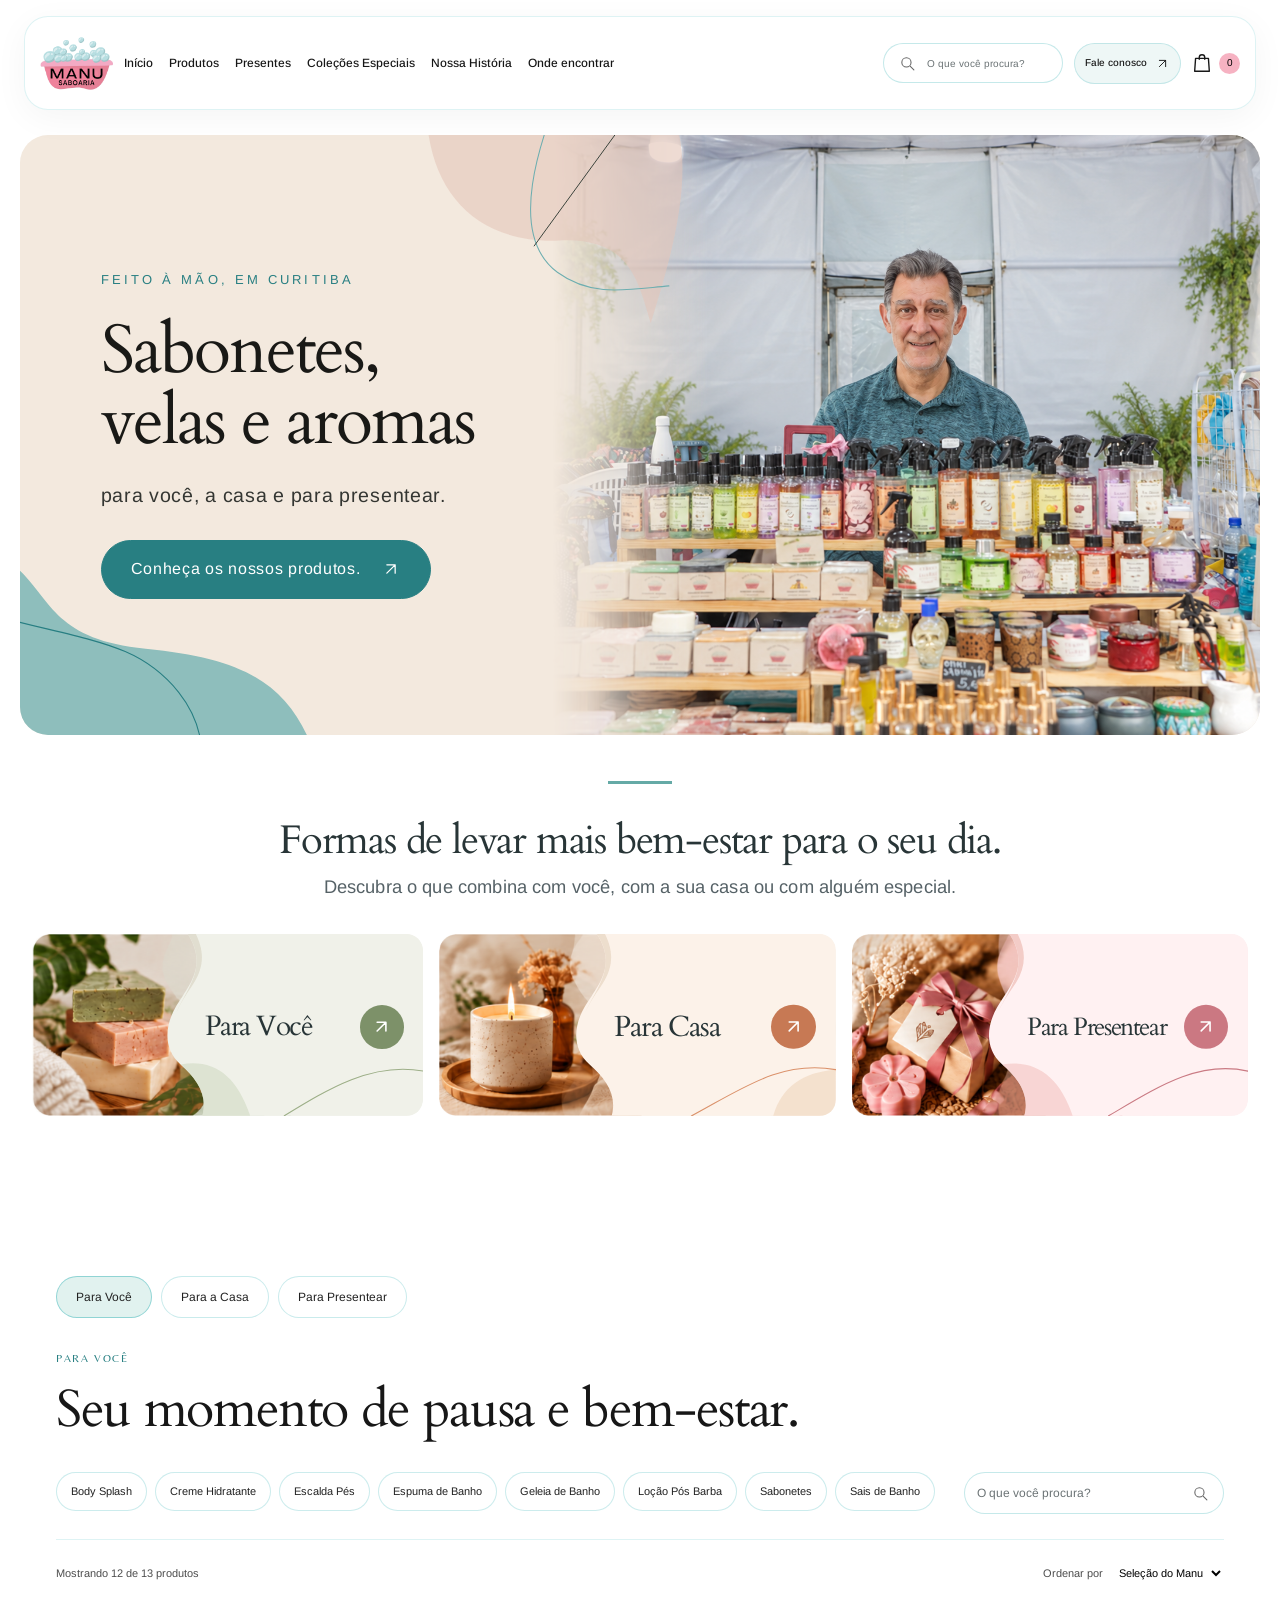
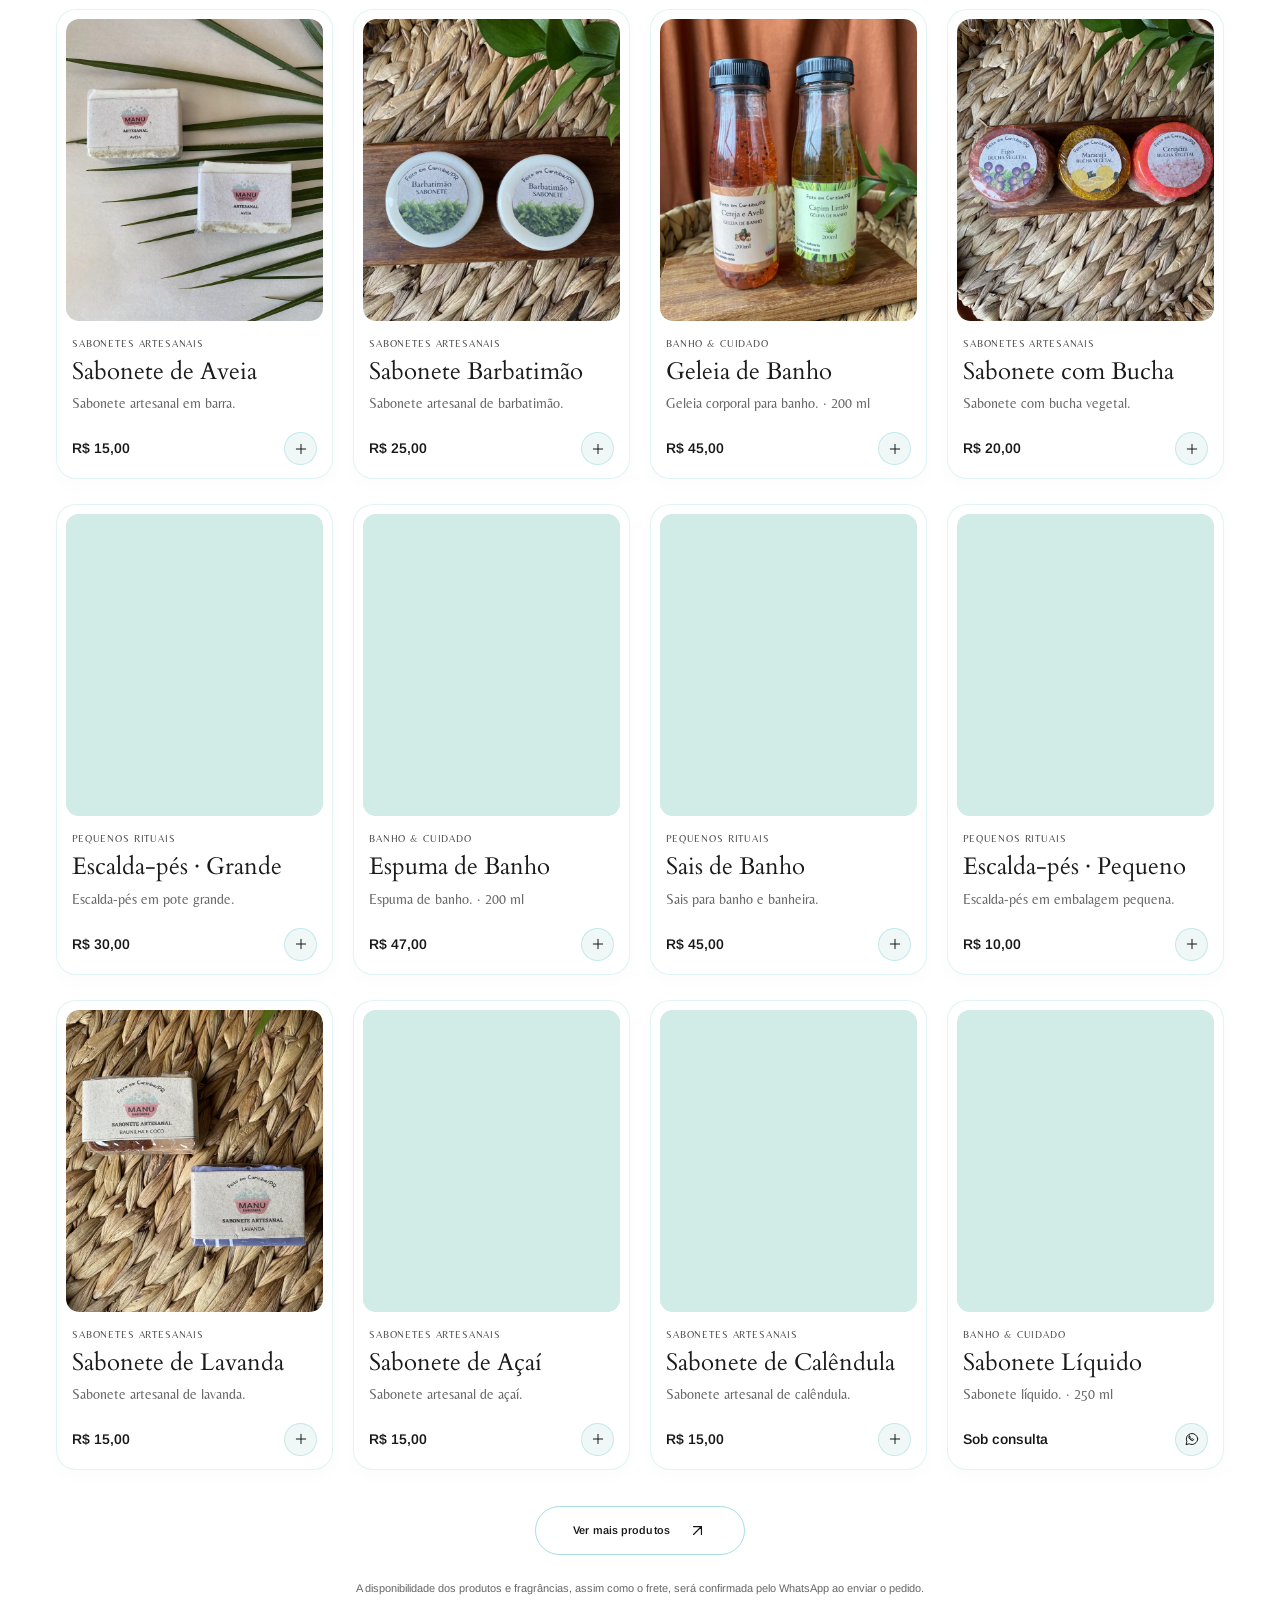
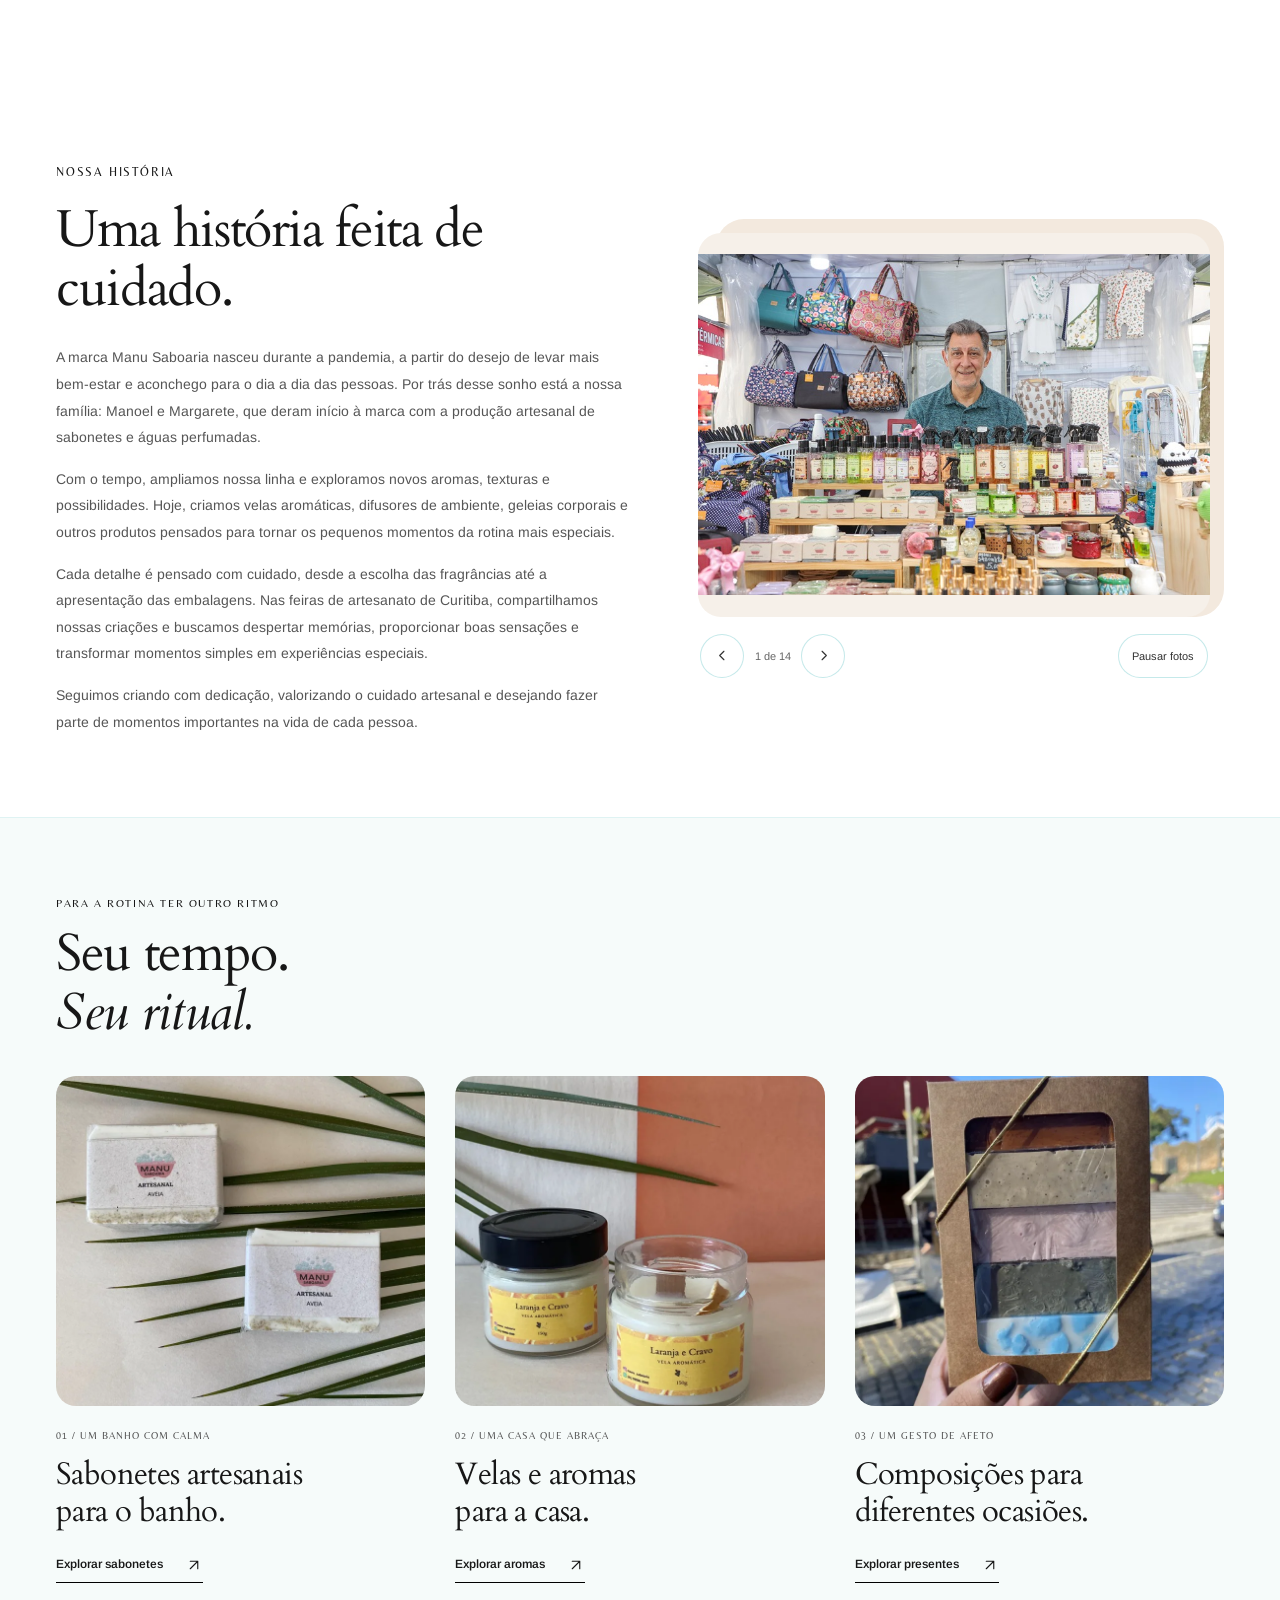
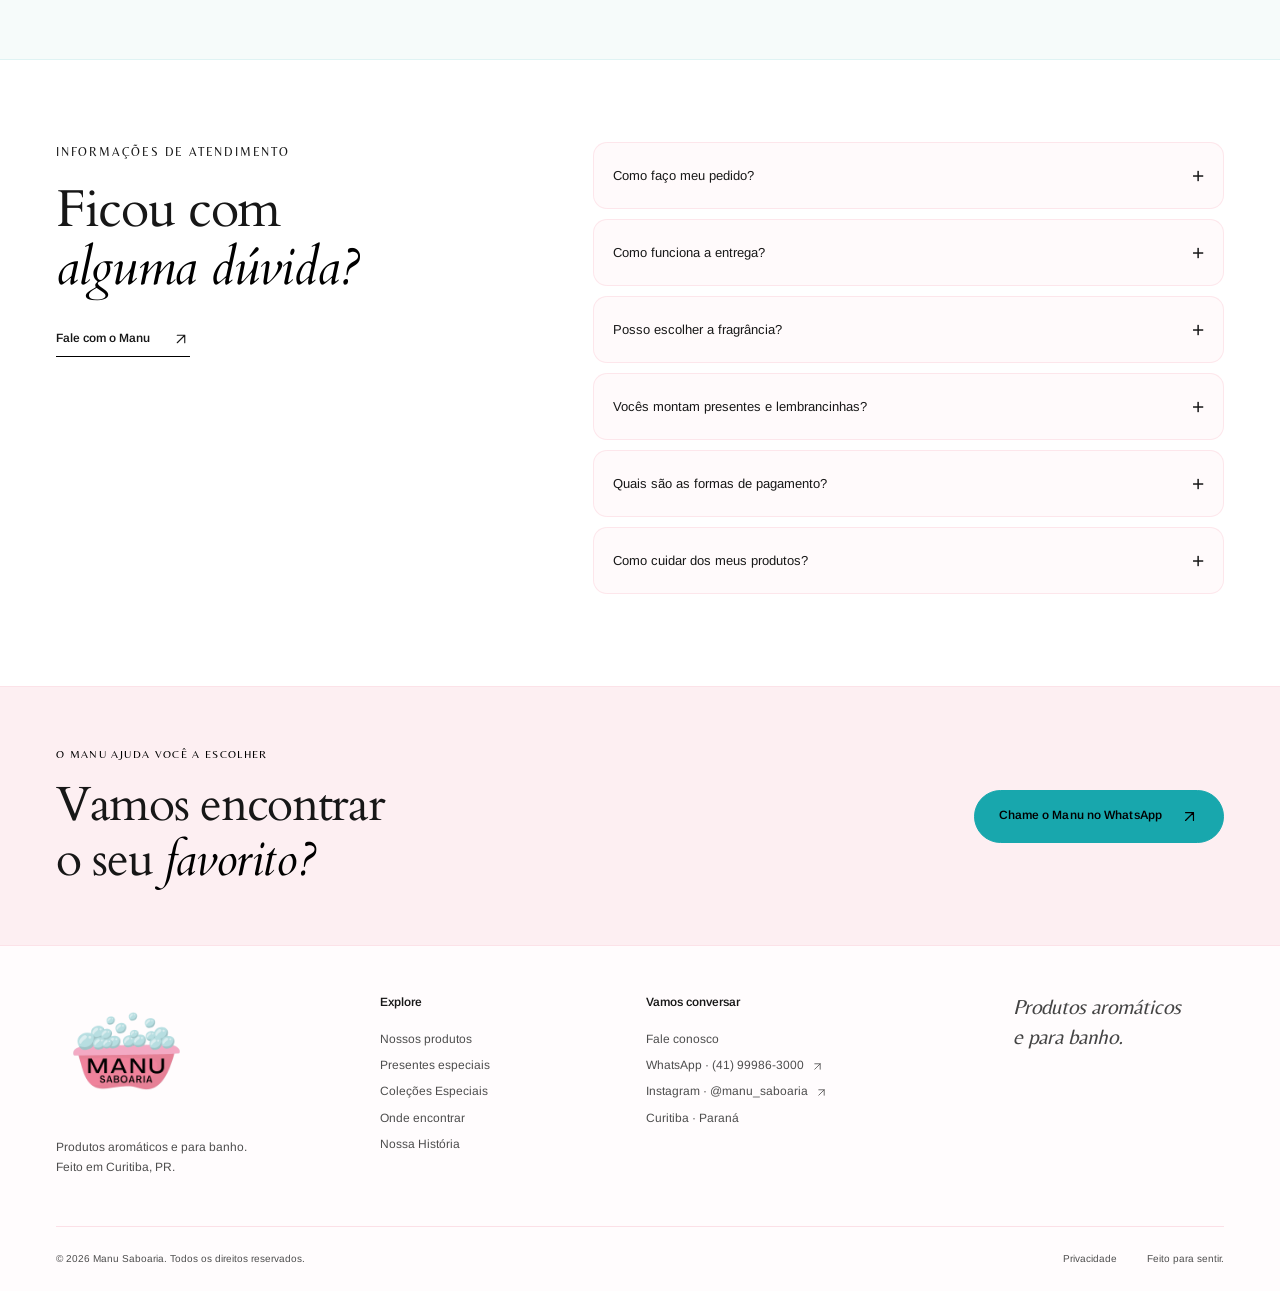
==== commit 8d1d6c44: "Atualiza historia com carrossel de fotos originais" ====
--- a/index.html
+++ b/index.html
@@ -20,6 +20,8 @@
   <link rel="stylesheet" href="assets/css/categorias.css"><link rel="stylesheet" href="assets/css/ajustes.css">
   <script src="assets/js/site-search.js" defer></script>
   <link rel="stylesheet" href="assets/css/search.css">
+  <link rel="stylesheet" href="assets/css/historia.css">
+  <script src="assets/js/historia-carousel.js" defer></script>
 </head>
 <body class="home">
   <a class="skip-link" href="#colecao">Ir para o catálogo</a>
@@ -82,7 +84,14 @@
       <div id="product-grid" class="product-grid"></div><div id="no-results" class="no-results" hidden><span aria-hidden="true">✿</span><h3>Vamos tentar outro aroma?</h3><p>Nenhum produto encontrado. Experimente outra busca ou categoria.</p></div><div class="load-more-wrap"><button id="load-more" class="button button-outline">Ver mais produtos <svg class="site-arrow" viewBox="0 0 24 24" aria-hidden="true"><path d="M7 17 17 7M7 7h10v10"/></svg></button></div><noscript><p>Ative o JavaScript para explorar o catálogo e a sacola. Você também pode <a href="https://wa.me/5541999863000">pedir o catálogo pelo WhatsApp</a>.</p></noscript>
       <p class="catalog-note">A disponibilidade dos produtos e fragrâncias, assim como o frete, será confirmada pelo WhatsApp ao enviar o pedido.</p>
     </section>
-    <section class="essence container section-space" id="essencia" aria-labelledby="essence-title"><div class="essence-copy"><p class="eyebrow">NOSSA HISTÓRIA</p><h2 id="essence-title">Uma história feita de cuidado.</h2><p>A marca Manu Saboaria nasceu durante a pandemia, a partir do desejo de levar mais bem-estar e aconchego para o dia a dia das pessoas. Por trás desse sonho está a nossa família: Manoel e Margarete, que deram início à marca com a produção artesanal de sabonetes e águas perfumadas.</p><p>Com o tempo, ampliamos nossa linha e exploramos novos aromas, texturas e possibilidades. Hoje, criamos velas aromáticas, difusores de ambiente, geleias corporais e outros produtos pensados para tornar os pequenos momentos da rotina mais especiais.</p><p>Cada detalhe é pensado com cuidado, desde a escolha das fragrâncias até a apresentação das embalagens. Nas feiras de artesanato de Curitiba, compartilhamos nossas criações e buscamos despertar memórias, proporcionar boas sensações e transformar momentos simples em experiências especiais.</p><p>Seguimos criando com dedicação, valorizando o cuidado artesanal e desejando fazer parte de momentos importantes na vida de cada pessoa.</p><a class="text-link" href="https://www.instagram.com/manu_saboaria/" target="_blank" rel="noopener noreferrer">Acompanhe @manu_saboaria <svg class="site-arrow" viewBox="0 0 24 24" aria-hidden="true"><path d="M7 17 17 7M7 7h10v10"/></svg></a><div class="essence-signature">Feito à mão com dedicação <span>Manu</span><svg viewBox="0 0 24 24" aria-hidden="true"><path d="M20.8 4.6a5.5 5.5 0 0 0-7.8 0L12 5.7l-1.1-1.1a5.5 5.5 0 0 0-7.8 7.8L12 21l8.8-8.6a5.5 5.5 0 0 0 0-7.8Z"/></svg></div></div><div class="essence-image essence-manu-image"><img src="assets/images/manu-na-feira.png" alt="O Manu em sua banca, com uma seleção de sabonetes, velas e aromas artesanais." width="800" height="533" loading="lazy"><span class="photo-label">O Manu e suas criações, de perto.</span></div></section>
+    <section class="essence container section-space" id="essencia" aria-labelledby="essence-title"><div class="essence-copy"><p class="eyebrow">NOSSA HISTÓRIA</p><h2 id="essence-title">Uma história feita de cuidado.</h2><p>A marca Manu Saboaria nasceu durante a pandemia, a partir do desejo de levar mais bem-estar e aconchego para o dia a dia das pessoas. Por trás desse sonho está a nossa família: Manoel e Margarete, que deram início à marca com a produção artesanal de sabonetes e águas perfumadas.</p><p>Com o tempo, ampliamos nossa linha e exploramos novos aromas, texturas e possibilidades. Hoje, criamos velas aromáticas, difusores de ambiente, geleias corporais e outros produtos pensados para tornar os pequenos momentos da rotina mais especiais.</p><p>Cada detalhe é pensado com cuidado, desde a escolha das fragrâncias até a apresentação das embalagens. Nas feiras de artesanato de Curitiba, compartilhamos nossas criações e buscamos despertar memórias, proporcionar boas sensações e transformar momentos simples em experiências especiais.</p><p>Seguimos criando com dedicação, valorizando o cuidado artesanal e desejando fazer parte de momentos importantes na vida de cada pessoa.</p></div><div class="essence-image story-carousel" data-story-carousel role="region" aria-roledescription="carrossel" aria-label="Fotos de Nossa História">
+      <div class="story-slides"><figure class="story-slide is-active" role="group" aria-roledescription="slide" aria-label="Foto 1 de 14" aria-hidden="false"><img src="assets/images/manu-na-feira.png" alt="O Manu em sua banca, com uma seleção de sabonetes, velas e aromas artesanais." width="800" height="533" loading="lazy" decoding="async"></figure><figure class="story-slide" role="group" aria-roledescription="slide" aria-label="Foto 2 de 14" aria-hidden="true"><img src="assets/images/nossa-historia/foto-03.jpg" alt="Casal em frente à banca da Manu Saboaria, com os produtos expostos na feira." width="1159" height="869" loading="lazy" decoding="async"></figure><figure class="story-slide" role="group" aria-roledescription="slide" aria-label="Foto 3 de 14" aria-hidden="true"><img src="assets/images/nossa-historia/foto-01.jpg" alt="Artesã ao lado da banca da Manu Saboaria, em uma feira de artesanato." width="651" height="869" loading="lazy" decoding="async"></figure><figure class="story-slide" role="group" aria-roledescription="slide" aria-label="Foto 4 de 14" aria-hidden="true"><img src="assets/images/nossa-historia/foto-02.jpg" alt="Preparação artesanal de sabonetes, com produtos coloridos organizados sobre a mesa." width="1545" height="869" loading="lazy" decoding="async"></figure><figure class="story-slide" role="group" aria-roledescription="slide" aria-label="Foto 5 de 14" aria-hidden="true"><img src="assets/images/nossa-historia/foto-04.jpg" alt="Conversa durante uma gravação sobre o trabalho artesanal." width="651" height="869" loading="lazy" decoding="async"></figure><figure class="story-slide" role="group" aria-roledescription="slide" aria-label="Foto 6 de 14" aria-hidden="true"><img src="assets/images/nossa-historia/foto-05.jpg" alt="Registro da família com uma equipe de gravação e os produtos da marca." width="651" height="869" loading="lazy" decoding="async"></figure><figure class="story-slide" role="group" aria-roledescription="slide" aria-label="Foto 7 de 14" aria-hidden="true"><img src="assets/images/nossa-historia/foto-06.jpg" alt="Bastidores de uma entrevista, com câmera e microfone." width="651" height="869" loading="lazy" decoding="async"></figure><figure class="story-slide" role="group" aria-roledescription="slide" aria-label="Foto 8 de 14" aria-hidden="true"><img src="assets/images/nossa-historia/foto-07.jpg" alt="Encontro com uma equipe de reportagem, ao lado das criações artesanais." width="651" height="869" loading="lazy" decoding="async"></figure><figure class="story-slide" role="group" aria-roledescription="slide" aria-label="Foto 9 de 14" aria-hidden="true"><img src="assets/images/nossa-historia/foto-08.jpg" alt="Casal em uma feira de Natal iluminada." width="651" height="869" loading="lazy" decoding="async"></figure><figure class="story-slide" role="group" aria-roledescription="slide" aria-label="Foto 10 de 14" aria-hidden="true"><img src="assets/images/nossa-historia/foto-09.png" alt="Artesão apresentando uma criação em uma feira de Natal." width="800" height="533" loading="lazy" decoding="async"></figure><figure class="story-slide" role="group" aria-roledescription="slide" aria-label="Foto 11 de 14" aria-hidden="true"><img src="assets/images/nossa-historia/foto-10.jpg" alt="Atendimento na banca da Manu Saboaria durante uma feira." width="651" height="869" loading="lazy" decoding="async"></figure><figure class="story-slide" role="group" aria-roledescription="slide" aria-label="Foto 12 de 14" aria-hidden="true"><img src="assets/images/nossa-historia/foto-11.jpg" alt="Participação da Manu Saboaria em um evento, com a marca e seus produtos." width="651" height="869" loading="lazy" decoding="async"></figure><figure class="story-slide" role="group" aria-roledescription="slide" aria-label="Foto 13 de 14" aria-hidden="true"><img src="assets/images/nossa-historia/foto-12.jpg" alt="Banca da Manu Saboaria ao ar livre, com os produtos organizados para receber visitantes." width="651" height="869" loading="lazy" decoding="async"></figure><figure class="story-slide" role="group" aria-roledescription="slide" aria-label="Foto 14 de 14" aria-hidden="true"><img src="assets/images/nossa-historia/foto-13.jpg" alt="Visitantes no espaço da Manu Saboaria durante uma feira." width="651" height="869" loading="lazy" decoding="async"></figure></div>
+      <div class="story-controls" data-story-controls hidden>
+        <div class="story-navigation"><button type="button" data-story-prev aria-label="Foto anterior"><svg viewBox="0 0 24 24" aria-hidden="true"><path d="m14 6-6 6 6 6"/></svg></button><span class="story-count" data-story-count aria-live="off">1 de 14</span><button type="button" data-story-next aria-label="Próxima foto"><svg viewBox="0 0 24 24" aria-hidden="true"><path d="m10 6 6 6-6 6"/></svg></button></div>
+        <button type="button" class="story-toggle" data-story-toggle aria-pressed="false"><span data-story-toggle-label>Pausar fotos</span></button>
+      </div>
+      <p class="sr-only" data-story-status role="status" aria-atomic="true"></p>
+    </div></section>
     <section class="rituals-section" aria-labelledby="rituals-title"><div class="container"><div class="section-heading"><div><p class="eyebrow">PARA A ROTINA TER OUTRO RITMO</p><h2 id="rituals-title">Seu tempo.<br><em>Seu ritual.</em></h2></div></div><div class="ritual-cards"><a href="#colecao" data-category-link="sabonetes"><div class="ritual-img"><img src="assets/images/ritual-banho.webp" width="700" height="900" alt="Sabonetes artesanais do Manu em uma composição com folhas verdes" loading="lazy"></div><span class="ritual-number">01 / UM BANHO COM CALMA</span><h3>Sabonetes artesanais<br>para o banho.</h3><span class="text-link">Explorar sabonetes <svg class="site-arrow" viewBox="0 0 24 24" aria-hidden="true"><path d="M7 17 17 7M7 7h10v10"/></svg></span></a><a href="#colecao" data-category-link="casa"><div class="ritual-img"><img src="assets/images/ritual-casa.webp" width="700" height="900" alt="Velas artesanais da marca Manu Saboaria com frascos em vidro e detalhes de folhas" loading="lazy"></div><span class="ritual-number">02 / UMA CASA QUE ABRAÇA</span><h3>Velas e aromas<br>para a casa.</h3><span class="text-link">Explorar aromas <svg class="site-arrow" viewBox="0 0 24 24" aria-hidden="true"><path d="M7 17 17 7M7 7h10v10"/></svg></span></a><a href="#colecao" data-category-link="presentes"><div class="ritual-img"><img src="assets/images/ritual-presente.webp" width="700" height="900" alt="Caixa com sabonetes artesanais em diferentes cores para presentear" loading="lazy"></div><span class="ritual-number">03 / UM GESTO DE AFETO</span><h3>Composições para<br>diferentes ocasiões.</h3><span class="text-link">Explorar presentes <svg class="site-arrow" viewBox="0 0 24 24" aria-hidden="true"><path d="M7 17 17 7M7 7h10v10"/></svg></span></a></div></div></section>
     <section class="faq container section-space" id="duvidas" aria-labelledby="faq-title"><div><p class="eyebrow">INFORMAÇÕES DE ATENDIMENTO</p><h2 id="faq-title">Ficou com <br><em>alguma dúvida?</em></h2><a class="text-link" href="https://wa.me/5541999863000" target="_blank" rel="noopener noreferrer">Fale com o Manu <svg class="site-arrow" viewBox="0 0 24 24" aria-hidden="true"><path d="M7 17 17 7M7 7h10v10"/></svg></a></div><div class="faq-list"><details><summary>Como faço meu pedido?<span aria-hidden="true">+</span></summary><p>Escolha os produtos, adicione à sacola e toque em “Enviar pedido pelo WhatsApp”. A mensagem vai com os itens e valores para o Manu confirmar aromas, disponibilidade, pagamento e entrega. O pedido é concluído no atendimento.</p></details><details><summary>Como funciona a entrega?<span aria-hidden="true">+</span></summary><p>A marca Manu Saboaria é de Curitiba, PR. Consulte pelo WhatsApp as opções de entrega ou retirada, o frete e o prazo para o seu endereço antes de confirmar o pedido.</p></details><details><summary>Posso escolher a fragrância?<span aria-hidden="true">+</span></summary><p>Sim! As fotos mostram algumas opções da coleção. Informe o aroma de sua preferência nas observações da sacola; o Manu confirma o que está disponível e ajuda você a escolher.</p></details><details><summary>Vocês montam presentes e lembrancinhas?<span aria-hidden="true">+</span></summary><p>Fale com o Manu para combinar os produtos, a apresentação e a quantidade desejada. O valor e o prazo são definidos de acordo com a composição escolhida.</p></details><details><summary>Quais são as formas de pagamento?<span aria-hidden="true">+</span></summary><p>As opções de pagamento são informadas pelo Manu no atendimento pelo WhatsApp, antes da confirmação do pedido. Não é necessário cadastrar dados de pagamento neste site.</p></details><details><summary>Como cuidar dos meus produtos?<span aria-hidden="true">+</span></summary><p>Guarde os sabonetes em local seco e, após o uso, utilize uma saboneteira que permita o escoamento da água. Siga as orientações do rótulo. Mantenha velas acesas sob supervisão, longe de tecidos, crianças e animais, e apague antes de sair.</p></details></div></section>
     <section class="contact-banner"><div class="container"><div><p class="eyebrow">O MANU AJUDA VOCÊ A ESCOLHER</p><h2>Vamos encontrar<br>o seu <em>favorito?</em></h2></div><a class="button button-light" href="https://wa.me/5541999863000?text=Ol%C3%A1%2C%20Manu!%20Vim%20pelo%20site%20e%20quero%20conhecer%20os%20produtos." target="_blank" rel="noopener noreferrer">Chame o Manu no WhatsApp <svg class="site-arrow" viewBox="0 0 24 24" aria-hidden="true"><path d="M7 17 17 7M7 7h10v10"/></svg></a></div></section>
--- a/assets/css/historia.css
+++ b/assets/css/historia.css
@@ -0,0 +1,21 @@
+/* Nossa História: leitura mais ampla e fotografias originais. */
+.home #essencia{grid-template-columns:minmax(0,1.1fr) minmax(0,1fr);gap:clamp(32px,5vw,72px)}
+.home #essencia .essence-copy>p:not(.eyebrow){max-width:none}
+.home #essencia .story-carousel{min-width:0;padding:14px 14px 0 0;margin:0}
+.home #essencia .story-carousel:before{inset:0 0 61px 18px;background:#f3e9de;border-radius:28px}
+.story-slides{position:relative;aspect-ratio:4/3;border-radius:23px;overflow:hidden;background:#f6f0e9;isolation:isolate}
+.story-slide{position:absolute;inset:0;margin:0;opacity:0;visibility:hidden;transition:opacity .55s ease,visibility .55s;pointer-events:none}
+.story-slide.is-active{opacity:1;visibility:visible;z-index:1}
+.home #essencia .story-slide img{display:block;width:100%;height:100%;max-width:none;aspect-ratio:auto;object-fit:contain;object-position:center;border-radius:0}
+.story-controls{display:flex;align-items:center;justify-content:space-between;gap:10px;margin-top:17px;padding:0 2px}
+.story-navigation{display:flex;align-items:center;gap:9px}
+.story-controls button{display:inline-flex;align-items:center;justify-content:center;gap:6px;min-height:44px;border:1px solid rgba(24,167,173,.25);border-radius:999px;background:#fff;font-family:var(--sans);font-size:11px;color:#333;transition:background .2s}
+.story-controls button:hover{background:#edf7f5}
+.story-controls button:focus-visible{outline:2px solid #287f82;outline-offset:3px}
+.story-navigation button{width:44px;padding:10px}
+.story-controls svg{width:17px;height:17px;stroke-width:1.6}
+.story-toggle{padding:9px 13px}
+.story-count{min-width:39px;text-align:center;font-size:11px;color:#666;font-variant-numeric:tabular-nums;white-space:nowrap}
+@media(max-width:900px){.home #essencia{grid-template-columns:minmax(0,1.1fr) minmax(0,1fr);gap:30px}}
+@media(max-width:740px){.home #essencia{grid-template-columns:minmax(0,1fr);gap:31px}.home #essencia .story-carousel{padding:10px 10px 0 0;margin:0}.home #essencia .story-carousel:before{inset:0 0 60px 14px;border-radius:23px}.story-slides{border-radius:18px}.story-controls{margin-top:14px}}
+@media(prefers-reduced-motion:reduce){.story-slide{transition:none}.story-controls button{transition:none}}
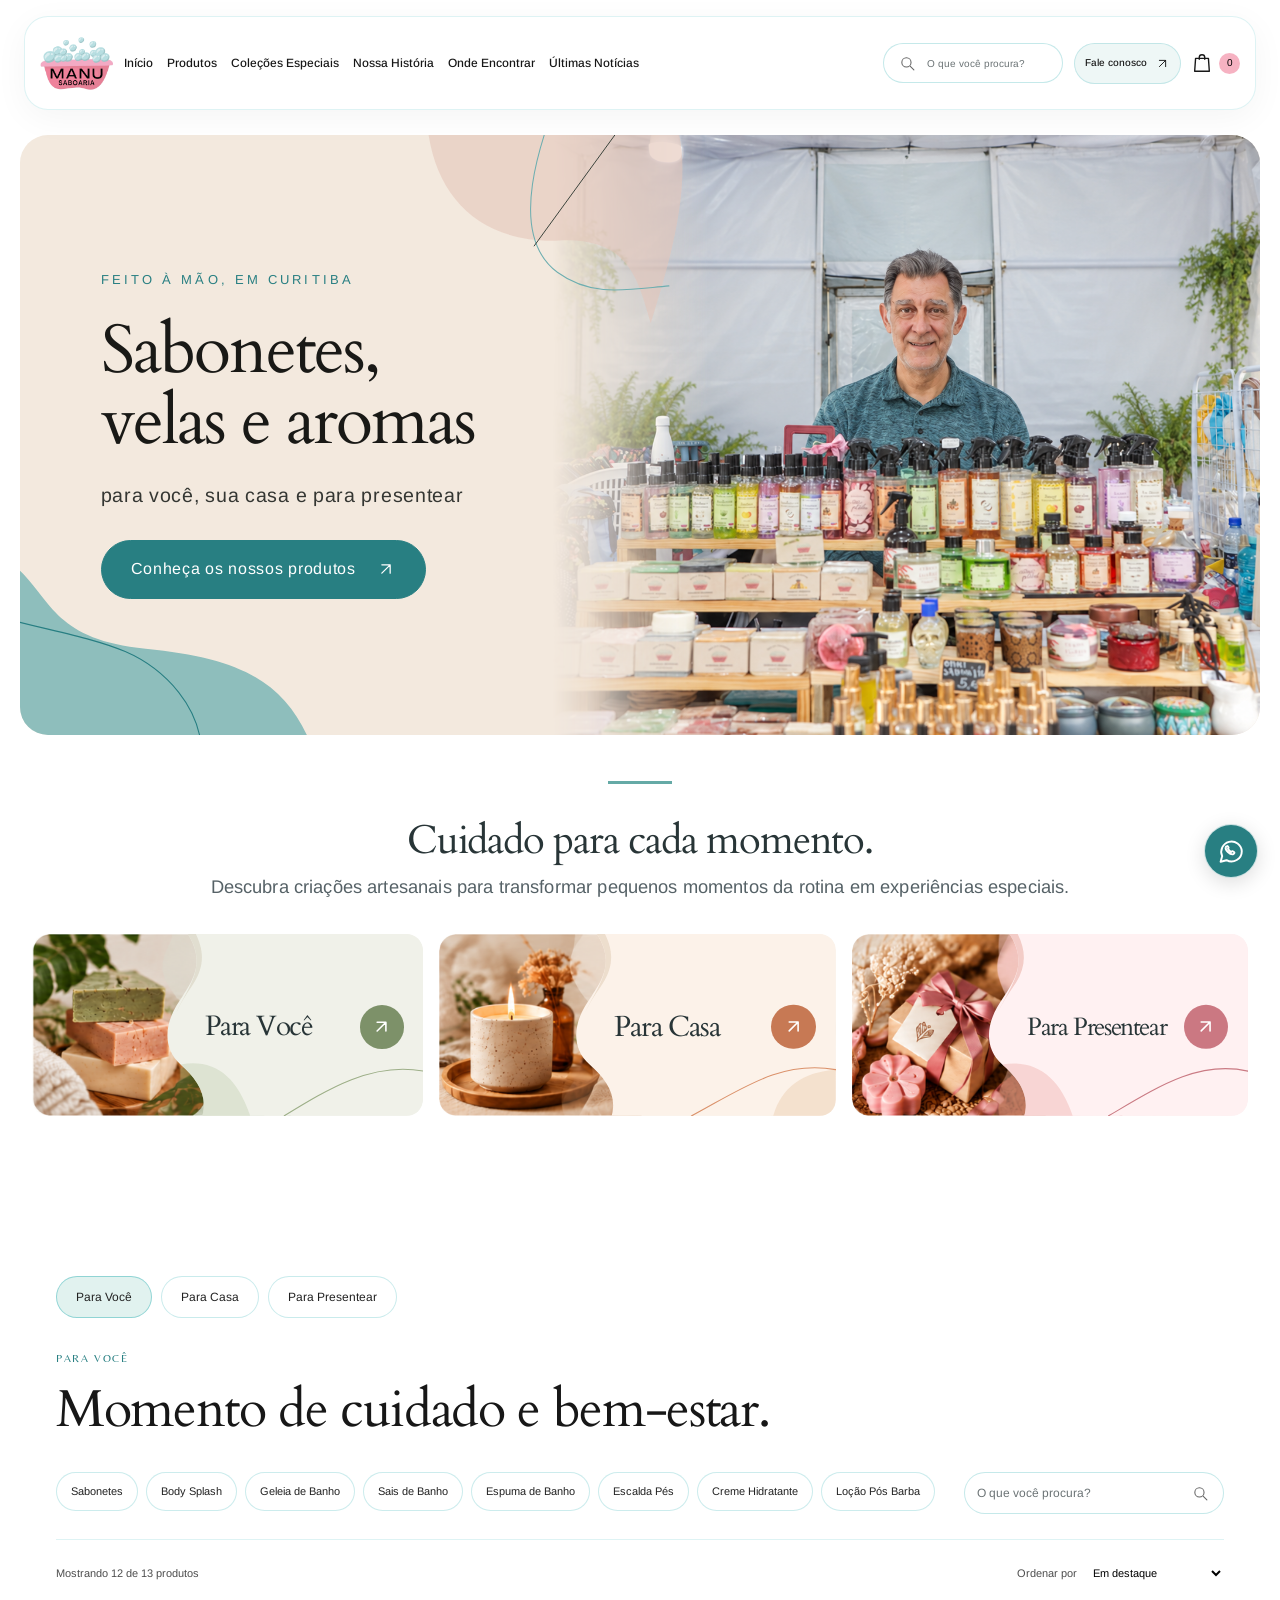
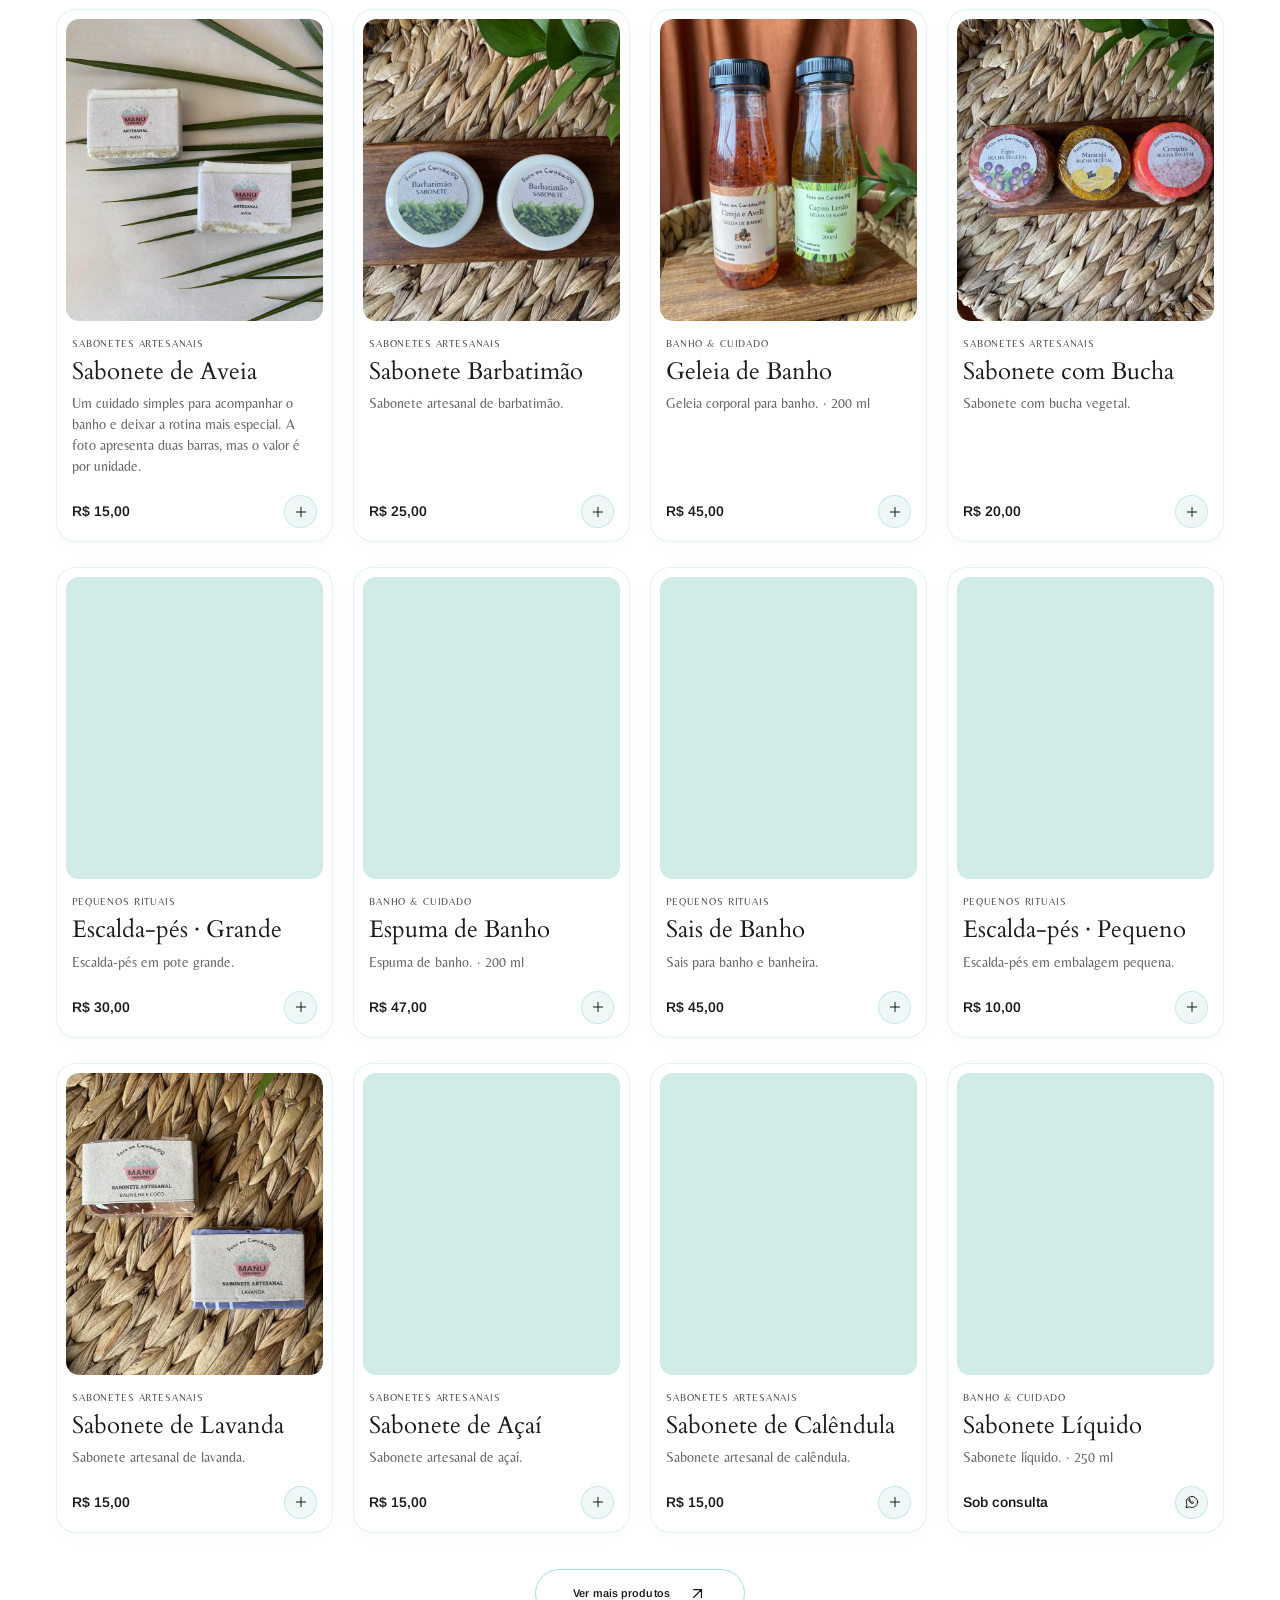
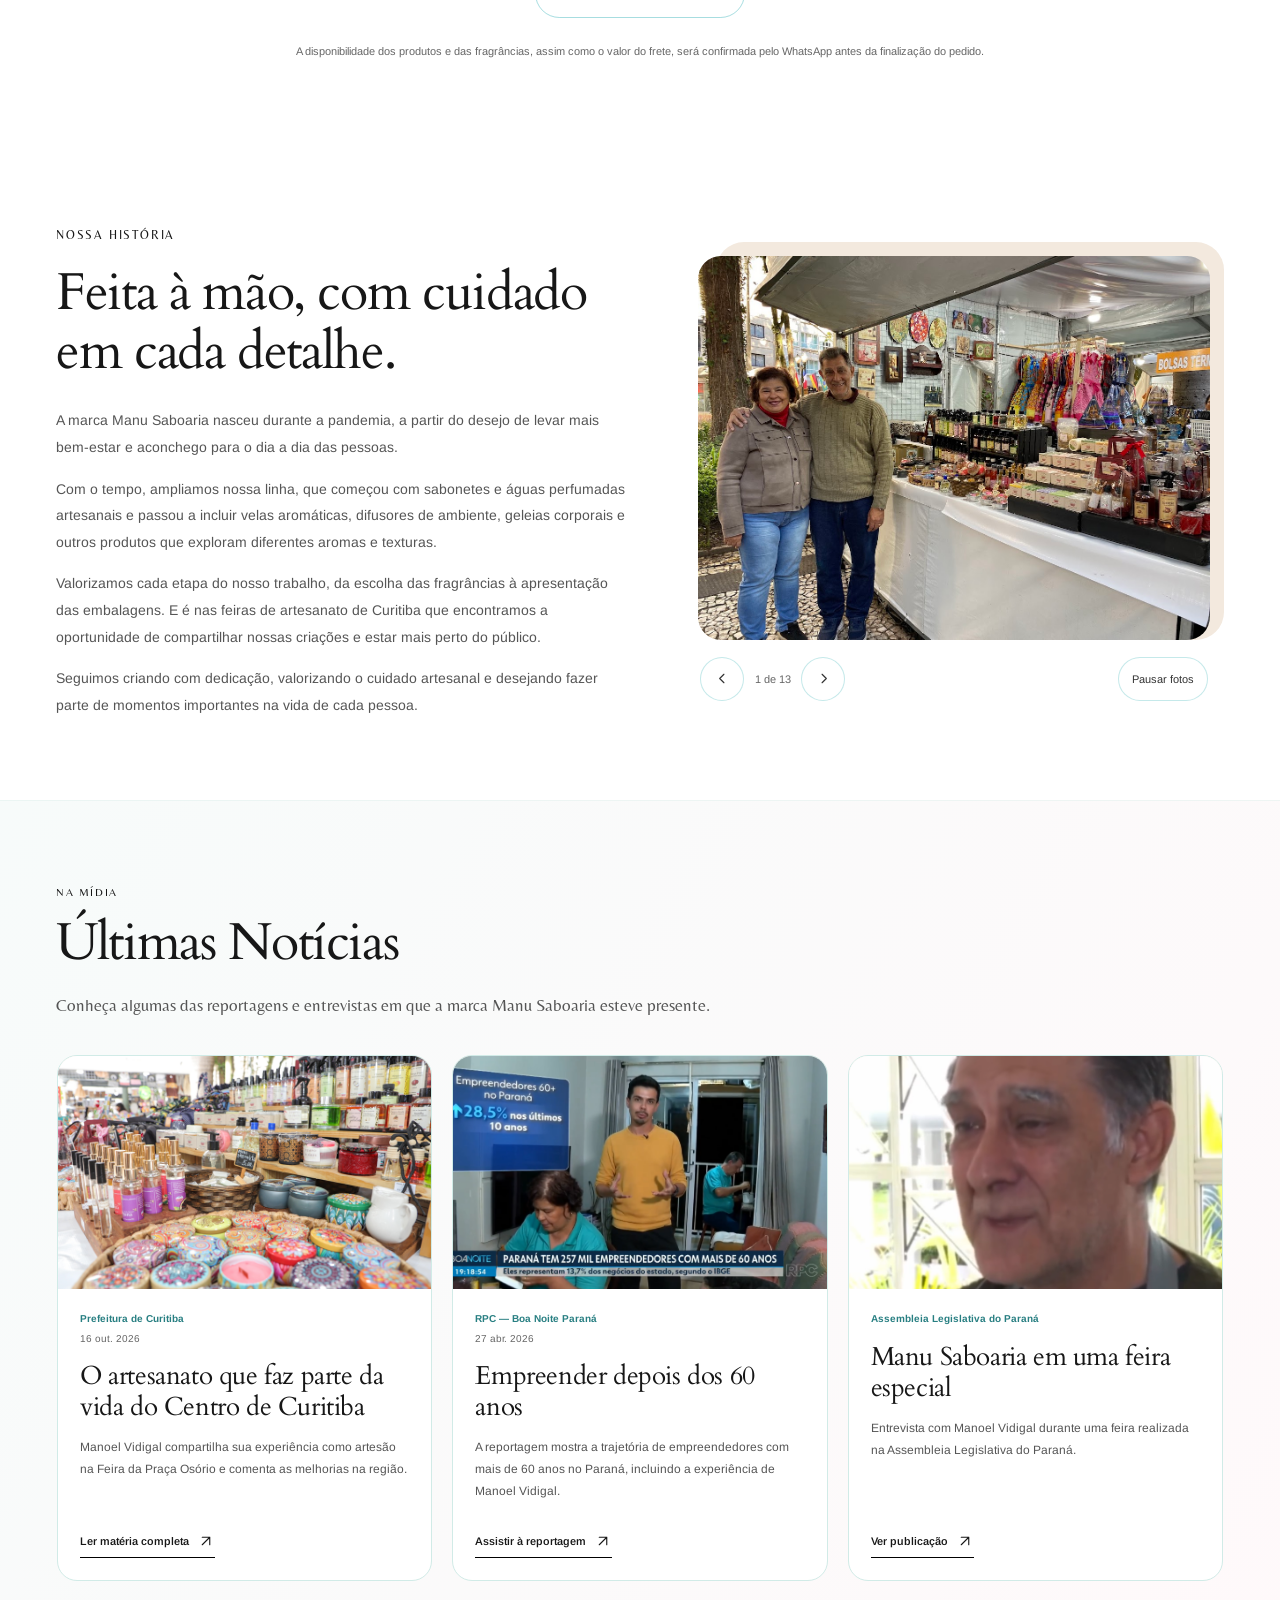
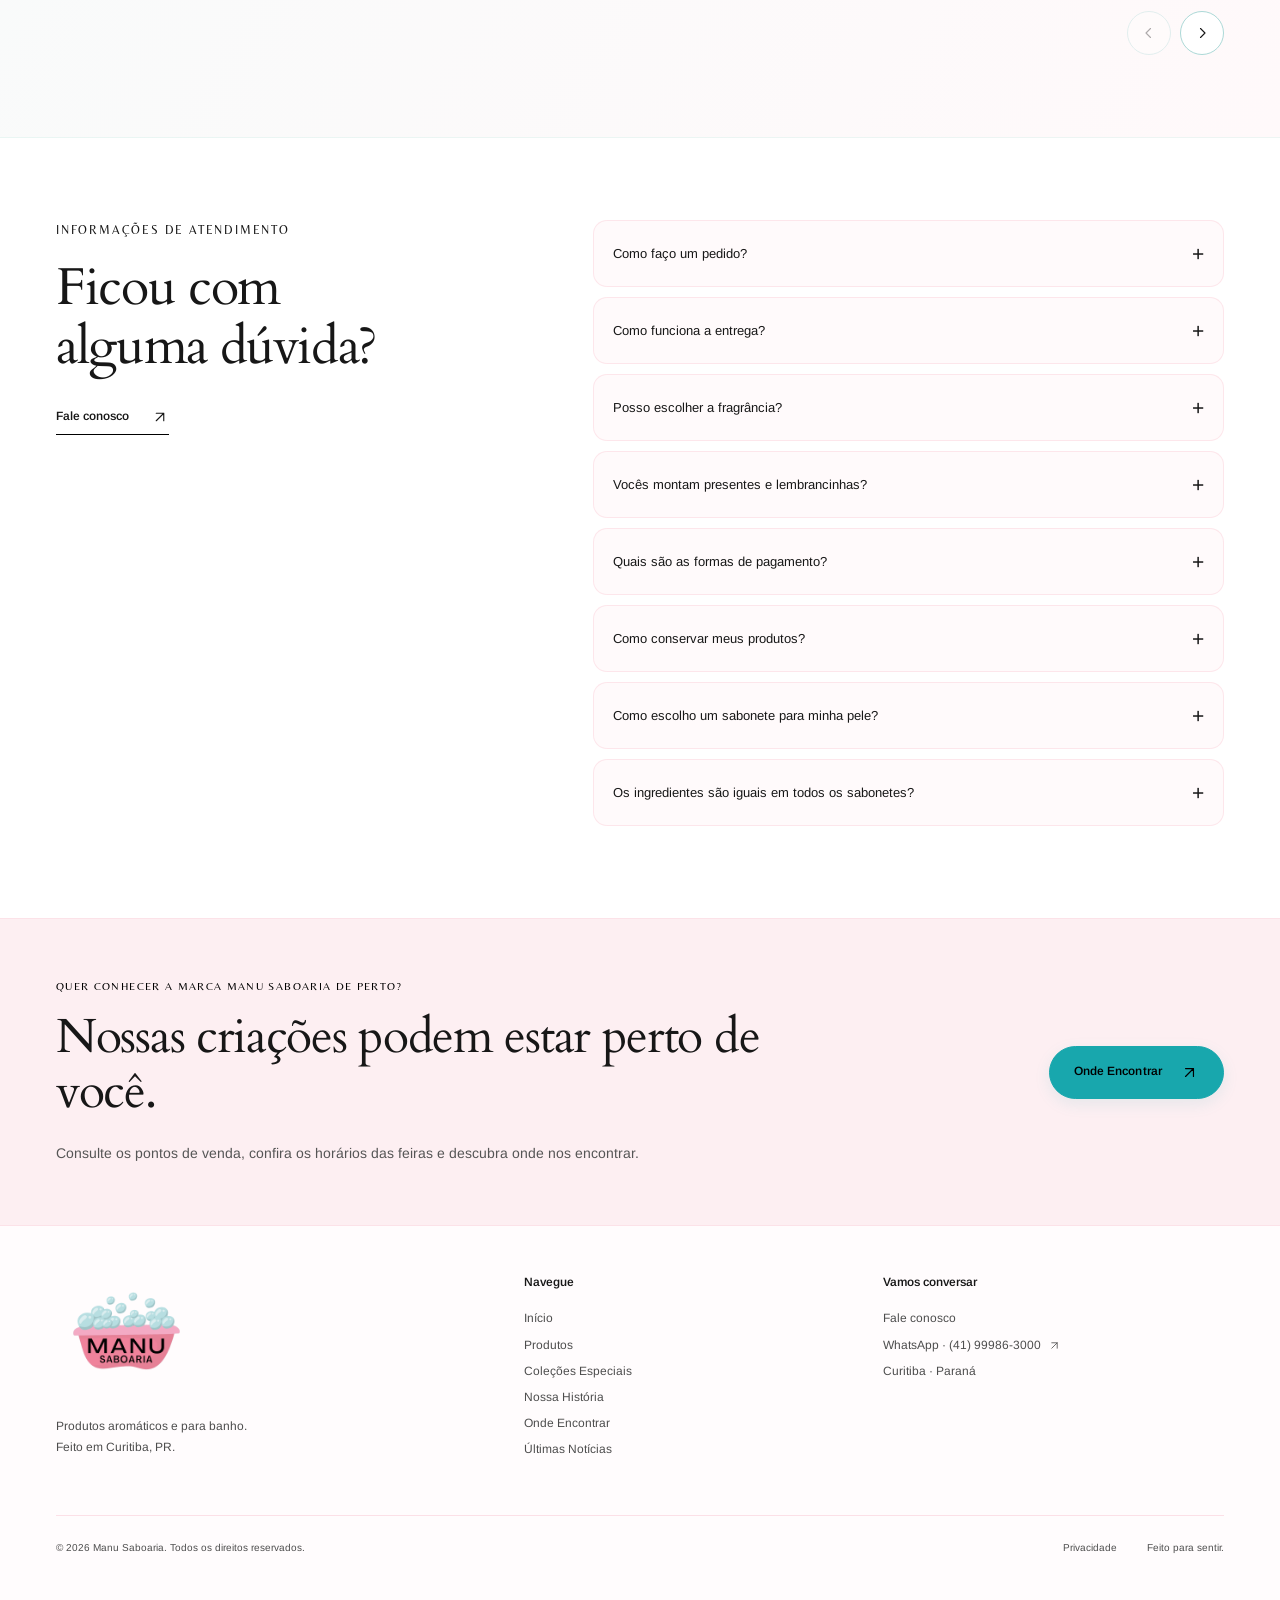
==== commit fa004e86: "Aplica Ajustes 2 com noticias colecoes e locais atualizados" ====
--- a/index.html
+++ b/index.html
@@ -22,17 +22,19 @@
   <link rel="stylesheet" href="assets/css/search.css">
   <link rel="stylesheet" href="assets/css/historia.css">
   <script src="assets/js/historia-carousel.js" defer></script>
+  <link rel="stylesheet" href="assets/css/ajustes2.css">
+  <script src="assets/js/cards-carousel.js" defer></script>
 </head>
 <body class="home">
   <a class="skip-link" href="#colecao">Ir para o catálogo</a>
   <header class="header cozy-header">
     <div class="header-inner container">
       <a class="brand" href="#inicio" aria-label="Manu Saboaria, início"><img class="brand-official" src="assets/marca/logo-manu.png?v=fed4c7f93343" alt="Manu Saboaria" width="1080" height="1080"></a>
-      <nav class="desktop-nav" aria-label="Navegação principal"><a href="#inicio">Início</a><a href="#colecao">Produtos</a><a href="index.html?categoria=presentes#colecao" data-category-link="presentes">Presentes</a><a href="eventos-especiais.html">Coleções Especiais</a><a href="#essencia">Nossa História</a><a href="como-nos-encontrar.html">Onde encontrar</a></nav>
+      <nav class="desktop-nav" aria-label="Navegação principal"><a href="#inicio">Início</a><a href="#colecao">Produtos</a><a href="eventos-especiais.html">Coleções Especiais</a><a href="#essencia">Nossa História</a><a href="como-nos-encontrar.html">Onde Encontrar</a><a href="#noticias">Últimas Notícias</a></nav>
       <form class="header-search header-search-desktop" data-site-search role="search" action="pesquisa.html" method="get"><button type="submit" aria-label="Buscar produtos"><svg viewBox="0 0 24 24" aria-hidden="true"><circle cx="10.5" cy="10.5" r="6.5"/><path d="m16 16 5 5"/></svg></button><label class="sr-only" for="header-search-desktop">Buscar produtos no catálogo</label><input id="header-search-desktop" name="q" type="search" placeholder="O que você procura?" autocomplete="off" maxlength="120"></form>
       <div class="header-actions"><a class="contact-link" href="fale-conosco.html">Fale conosco <svg class="site-arrow" viewBox="0 0 24 24" aria-hidden="true"><path d="M7 17 17 7M7 7h10v10"/></svg></a><button class="bag-button" id="open-cart" aria-label="Abrir sacola"><svg viewBox="0 0 24 24" aria-hidden="true"><path d="M5 7h14l1 14H4L5 7ZM9 8V6a3 3 0 0 1 6 0v2"/></svg><span id="cart-count" class="bag-count">0</span></button><button id="menu-toggle" class="menu-toggle" aria-label="Abrir menu" aria-expanded="false" aria-controls="mobile-nav"><svg viewBox="0 0 24 24" aria-hidden="true"><path d="M4 7h16M4 12h16M4 17h16"/></svg></button></div>
     </div>
-    <nav id="mobile-nav" class="mobile-nav" aria-label="Navegação pelo celular" hidden><form class="header-search header-search-mobile" data-site-search role="search" action="pesquisa.html" method="get"><button type="submit" aria-label="Buscar produtos"><svg viewBox="0 0 24 24" aria-hidden="true"><circle cx="10.5" cy="10.5" r="6.5"/><path d="m16 16 5 5"/></svg></button><label class="sr-only" for="header-search-mobile">Buscar produtos no catálogo</label><input id="header-search-mobile" name="q" type="search" placeholder="O que você procura?" autocomplete="off" maxlength="120"></form><a href="#inicio">Início</a><a href="#colecao">Produtos</a><a href="index.html?categoria=presentes#colecao" data-category-link="presentes">Presentes</a><a href="eventos-especiais.html">Coleções Especiais</a><a href="#essencia">Nossa História</a><a href="como-nos-encontrar.html">Onde encontrar</a><a href="fale-conosco.html">Fale conosco</a><button id="open-cart-mobile">Minha sacola (<span id="cart-count-mobile">0</span>)</button></nav>
+    <nav id="mobile-nav" class="mobile-nav" aria-label="Navegação pelo celular" hidden><form class="header-search header-search-mobile" data-site-search role="search" action="pesquisa.html" method="get"><button type="submit" aria-label="Buscar produtos"><svg viewBox="0 0 24 24" aria-hidden="true"><circle cx="10.5" cy="10.5" r="6.5"/><path d="m16 16 5 5"/></svg></button><label class="sr-only" for="header-search-mobile">Buscar produtos no catálogo</label><input id="header-search-mobile" name="q" type="search" placeholder="O que você procura?" autocomplete="off" maxlength="120"></form><a href="#inicio">Início</a><a href="#colecao">Produtos</a><a href="eventos-especiais.html">Coleções Especiais</a><a href="#essencia">Nossa História</a><a href="como-nos-encontrar.html">Onde Encontrar</a><a href="#noticias">Últimas Notícias</a><a href="fale-conosco.html">Fale conosco</a><button id="open-cart-mobile">Minha sacola (<span id="cart-count-mobile">0</span>)</button></nav>
   </header>
   <main>
     <section class="canva-hero" id="inicio" aria-labelledby="hero-title">
@@ -46,16 +48,16 @@
       <div class="canva-hero-copy">
         <p class="eyebrow">FEITO À MÃO, EM CURITIBA</p>
         <h1 id="hero-title"><span>Sabonetes,</span> <span>velas e aromas</span></h1>
-        <p class="canva-hero-description">para você, a casa e para presentear.</p>
-        <a class="button button-primary" href="#colecao">Conheça os nossos produtos. <svg class="site-arrow" viewBox="0 0 24 24" aria-hidden="true"><path d="M7 17 17 7M7 7h10v10"/></svg></a>
+        <p class="canva-hero-description">para você, sua casa e para presentear</p>
+        <a class="button button-primary" href="#colecao">Conheça os nossos produtos <svg class="site-arrow" viewBox="0 0 24 24" aria-hidden="true"><path d="M7 17 17 7M7 7h10v10"/></svg></a>
       </div>
       <figure class="canva-hero-photo"><img src="assets/images/manu-banner.png?v=6bd360012848" alt="O Manu com seus sabonetes, velas e aromas artesanais, em uma banca cercada por plantas." width="1536" height="1024" fetchpriority="high"></figure>
     </section>
     <section class="category-choices" aria-labelledby="category-choices-title">
   <div class="category-choices__inner">
     <header class="category-choices__header">
-      <h2 class="category-choices__title" id="category-choices-title">Formas de levar mais bem-estar para o seu dia.</h2>
-      <p class="category-choices__subtitle">Descubra o que combina com você, com a sua casa ou com alguém especial.</p>
+      <h2 class="category-choices__title" id="category-choices-title">Cuidado para cada momento.</h2>
+      <p class="category-choices__subtitle">Descubra criações artesanais para transformar pequenos momentos da rotina em experiências especiais.</p>
     </header>
     <div class="category-choices__grid">
       <a class="category-choice category-choice--voce" href="#colecao" data-category-link="voce" aria-label="Para Você: explorar os produtos para o seu cuidado">
@@ -77,30 +79,31 @@
   </div>
 </section>
     <section class="collection container section-space" id="colecao" aria-labelledby="collection-title">
-      <div class="catalog-groups" role="group" aria-label="Escolher produtos para você, para a casa ou para presentear"><button data-filter="voce" class="active" aria-pressed="true">Para Você</button><button data-filter="casa" aria-pressed="false">Para a Casa</button><button data-filter="presentes" aria-pressed="false">Para Presentear</button></div>
-      <div class="section-heading catalog-heading"><div><p class="eyebrow" id="catalog-eyebrow">PARA VOCÊ</p><h2 id="collection-title">Seu momento de pausa e bem-estar.</h2><p id="catalog-intro" hidden></p></div></div>
+      <div class="catalog-groups" role="group" aria-label="Escolher produtos para você, para a casa ou para presentear"><button data-filter="voce" class="active" aria-pressed="true">Para Você</button><button data-filter="casa" aria-pressed="false">Para Casa</button><button data-filter="presentes" aria-pressed="false">Para Presentear</button></div>
+      <div class="section-heading catalog-heading"><div><p class="eyebrow" id="catalog-eyebrow">PARA VOCÊ</p><h2 id="collection-title">Momento de cuidado e bem-estar.</h2><p id="catalog-intro" hidden></p></div></div>
       <div class="catalog-toolbar"><div class="category-tabs" id="catalog-type-filters" role="group" aria-label="Filtrar os tipos de produtos"></div><form class="header-search catalog-search-form" data-site-search role="search" action="pesquisa.html" method="get"><label class="sr-only" for="catalog-search">Buscar produtos</label><input id="catalog-search" name="q" type="search" placeholder="O que você procura?" autocomplete="off" maxlength="120"><button type="submit" aria-label="Pesquisar produtos"><svg viewBox="0 0 24 24" aria-hidden="true"><circle cx="10.5" cy="10.5" r="6.5"/><path d="m16 16 5 5"/></svg></button></form></div>
-      <div class="catalog-meta"><p id="catalog-count" aria-live="polite"></p><label>Ordenar por <select id="catalog-sort"><option value="featured">Seleção do Manu</option><option value="price-low">Menor preço</option><option value="price-high">Maior preço</option><option value="name">Nome do produto</option></select></label></div>
+      <div class="catalog-meta"><p id="catalog-count" aria-live="polite"></p><label>Ordenar por <select id="catalog-sort"><option value="featured">Em destaque</option><option value="price-low">Menor preço</option><option value="price-high">Maior preço</option><option value="name">Nome do produto (A-Z)</option></select></label></div>
       <div id="product-grid" class="product-grid"></div><div id="no-results" class="no-results" hidden><span aria-hidden="true">✿</span><h3>Vamos tentar outro aroma?</h3><p>Nenhum produto encontrado. Experimente outra busca ou categoria.</p></div><div class="load-more-wrap"><button id="load-more" class="button button-outline">Ver mais produtos <svg class="site-arrow" viewBox="0 0 24 24" aria-hidden="true"><path d="M7 17 17 7M7 7h10v10"/></svg></button></div><noscript><p>Ative o JavaScript para explorar o catálogo e a sacola. Você também pode <a href="https://wa.me/5541999863000">pedir o catálogo pelo WhatsApp</a>.</p></noscript>
-      <p class="catalog-note">A disponibilidade dos produtos e fragrâncias, assim como o frete, será confirmada pelo WhatsApp ao enviar o pedido.</p>
+      <p class="catalog-note">A disponibilidade dos produtos e das fragrâncias, assim como o valor do frete, será confirmada pelo WhatsApp antes da finalização do pedido.</p>
     </section>
-    <section class="essence container section-space" id="essencia" aria-labelledby="essence-title"><div class="essence-copy"><p class="eyebrow">NOSSA HISTÓRIA</p><h2 id="essence-title">Uma história feita de cuidado.</h2><p>A marca Manu Saboaria nasceu durante a pandemia, a partir do desejo de levar mais bem-estar e aconchego para o dia a dia das pessoas. Por trás desse sonho está a nossa família: Manoel e Margarete, que deram início à marca com a produção artesanal de sabonetes e águas perfumadas.</p><p>Com o tempo, ampliamos nossa linha e exploramos novos aromas, texturas e possibilidades. Hoje, criamos velas aromáticas, difusores de ambiente, geleias corporais e outros produtos pensados para tornar os pequenos momentos da rotina mais especiais.</p><p>Cada detalhe é pensado com cuidado, desde a escolha das fragrâncias até a apresentação das embalagens. Nas feiras de artesanato de Curitiba, compartilhamos nossas criações e buscamos despertar memórias, proporcionar boas sensações e transformar momentos simples em experiências especiais.</p><p>Seguimos criando com dedicação, valorizando o cuidado artesanal e desejando fazer parte de momentos importantes na vida de cada pessoa.</p></div><div class="essence-image story-carousel" data-story-carousel role="region" aria-roledescription="carrossel" aria-label="Fotos de Nossa História">
-      <div class="story-slides"><figure class="story-slide is-active" role="group" aria-roledescription="slide" aria-label="Foto 1 de 14" aria-hidden="false"><img src="assets/images/manu-na-feira.png" alt="O Manu em sua banca, com uma seleção de sabonetes, velas e aromas artesanais." width="800" height="533" loading="lazy" decoding="async"></figure><figure class="story-slide" role="group" aria-roledescription="slide" aria-label="Foto 2 de 14" aria-hidden="true"><img src="assets/images/nossa-historia/foto-03.jpg" alt="Casal em frente à banca da Manu Saboaria, com os produtos expostos na feira." width="1159" height="869" loading="lazy" decoding="async"></figure><figure class="story-slide" role="group" aria-roledescription="slide" aria-label="Foto 3 de 14" aria-hidden="true"><img src="assets/images/nossa-historia/foto-01.jpg" alt="Artesã ao lado da banca da Manu Saboaria, em uma feira de artesanato." width="651" height="869" loading="lazy" decoding="async"></figure><figure class="story-slide" role="group" aria-roledescription="slide" aria-label="Foto 4 de 14" aria-hidden="true"><img src="assets/images/nossa-historia/foto-02.jpg" alt="Preparação artesanal de sabonetes, com produtos coloridos organizados sobre a mesa." width="1545" height="869" loading="lazy" decoding="async"></figure><figure class="story-slide" role="group" aria-roledescription="slide" aria-label="Foto 5 de 14" aria-hidden="true"><img src="assets/images/nossa-historia/foto-04.jpg" alt="Conversa durante uma gravação sobre o trabalho artesanal." width="651" height="869" loading="lazy" decoding="async"></figure><figure class="story-slide" role="group" aria-roledescription="slide" aria-label="Foto 6 de 14" aria-hidden="true"><img src="assets/images/nossa-historia/foto-05.jpg" alt="Registro da família com uma equipe de gravação e os produtos da marca." width="651" height="869" loading="lazy" decoding="async"></figure><figure class="story-slide" role="group" aria-roledescription="slide" aria-label="Foto 7 de 14" aria-hidden="true"><img src="assets/images/nossa-historia/foto-06.jpg" alt="Bastidores de uma entrevista, com câmera e microfone." width="651" height="869" loading="lazy" decoding="async"></figure><figure class="story-slide" role="group" aria-roledescription="slide" aria-label="Foto 8 de 14" aria-hidden="true"><img src="assets/images/nossa-historia/foto-07.jpg" alt="Encontro com uma equipe de reportagem, ao lado das criações artesanais." width="651" height="869" loading="lazy" decoding="async"></figure><figure class="story-slide" role="group" aria-roledescription="slide" aria-label="Foto 9 de 14" aria-hidden="true"><img src="assets/images/nossa-historia/foto-08.jpg" alt="Casal em uma feira de Natal iluminada." width="651" height="869" loading="lazy" decoding="async"></figure><figure class="story-slide" role="group" aria-roledescription="slide" aria-label="Foto 10 de 14" aria-hidden="true"><img src="assets/images/nossa-historia/foto-09.png" alt="Artesão apresentando uma criação em uma feira de Natal." width="800" height="533" loading="lazy" decoding="async"></figure><figure class="story-slide" role="group" aria-roledescription="slide" aria-label="Foto 11 de 14" aria-hidden="true"><img src="assets/images/nossa-historia/foto-10.jpg" alt="Atendimento na banca da Manu Saboaria durante uma feira." width="651" height="869" loading="lazy" decoding="async"></figure><figure class="story-slide" role="group" aria-roledescription="slide" aria-label="Foto 12 de 14" aria-hidden="true"><img src="assets/images/nossa-historia/foto-11.jpg" alt="Participação da Manu Saboaria em um evento, com a marca e seus produtos." width="651" height="869" loading="lazy" decoding="async"></figure><figure class="story-slide" role="group" aria-roledescription="slide" aria-label="Foto 13 de 14" aria-hidden="true"><img src="assets/images/nossa-historia/foto-12.jpg" alt="Banca da Manu Saboaria ao ar livre, com os produtos organizados para receber visitantes." width="651" height="869" loading="lazy" decoding="async"></figure><figure class="story-slide" role="group" aria-roledescription="slide" aria-label="Foto 14 de 14" aria-hidden="true"><img src="assets/images/nossa-historia/foto-13.jpg" alt="Visitantes no espaço da Manu Saboaria durante uma feira." width="651" height="869" loading="lazy" decoding="async"></figure></div>
+    <section class="essence container section-space" id="essencia" aria-labelledby="essence-title"><div class="essence-copy"><p class="eyebrow">NOSSA HISTÓRIA</p><h2 id="essence-title">Feita à mão, com cuidado em cada detalhe.</h2><p>A marca Manu Saboaria nasceu durante a pandemia, a partir do desejo de levar mais bem-estar e aconchego para o dia a dia das pessoas.</p><p>Com o tempo, ampliamos nossa linha, que começou com sabonetes e águas perfumadas artesanais e passou a incluir velas aromáticas, difusores de ambiente, geleias corporais e outros produtos que exploram diferentes aromas e texturas.</p><p>Valorizamos cada etapa do nosso trabalho, da escolha das fragrâncias à apresentação das embalagens. E é nas feiras de artesanato de Curitiba que encontramos a oportunidade de compartilhar nossas criações e estar mais perto do público.</p><p>Seguimos criando com dedicação, valorizando o cuidado artesanal e desejando fazer parte de momentos importantes na vida de cada pessoa.</p></div><div class="essence-image story-carousel" data-story-carousel role="region" aria-roledescription="carrossel" aria-label="Fotos de Nossa História">
+      <div class="story-slides"><figure class="story-slide is-active" role="group" aria-roledescription="slide" aria-label="Foto 1 de 13" aria-hidden="false"><img src="assets/images/nossa-historia/foto-03.jpg" alt="Casal em frente à banca da Manu Saboaria, com os produtos expostos na feira." width="1159" height="869" loading="lazy" decoding="async"></figure><figure class="story-slide" role="group" aria-roledescription="slide" aria-label="Foto 2 de 13" aria-hidden="true"><img src="assets/images/nossa-historia/foto-01.jpg" alt="Artesã ao lado da banca da Manu Saboaria, em uma feira de artesanato." width="651" height="869" loading="lazy" decoding="async"></figure><figure class="story-slide" role="group" aria-roledescription="slide" aria-label="Foto 3 de 13" aria-hidden="true"><img src="assets/images/nossa-historia/foto-02.jpg" alt="Preparação artesanal de sabonetes, com produtos coloridos organizados sobre a mesa." width="1545" height="869" loading="lazy" decoding="async"></figure><figure class="story-slide" role="group" aria-roledescription="slide" aria-label="Foto 4 de 13" aria-hidden="true"><img src="assets/images/nossa-historia/foto-04.jpg" alt="Conversa durante uma gravação sobre o trabalho artesanal." width="651" height="869" loading="lazy" decoding="async"></figure><figure class="story-slide" role="group" aria-roledescription="slide" aria-label="Foto 5 de 13" aria-hidden="true"><img src="assets/images/nossa-historia/foto-05.jpg" alt="Registro da família com uma equipe de gravação e os produtos da marca." width="651" height="869" loading="lazy" decoding="async"></figure><figure class="story-slide" role="group" aria-roledescription="slide" aria-label="Foto 6 de 13" aria-hidden="true"><img src="assets/images/nossa-historia/foto-06.jpg" alt="Bastidores de uma entrevista, com câmera e microfone." width="651" height="869" loading="lazy" decoding="async"></figure><figure class="story-slide" role="group" aria-roledescription="slide" aria-label="Foto 7 de 13" aria-hidden="true"><img src="assets/images/nossa-historia/foto-07.jpg" alt="Encontro com uma equipe de reportagem, ao lado das criações artesanais." width="651" height="869" loading="lazy" decoding="async"></figure><figure class="story-slide" role="group" aria-roledescription="slide" aria-label="Foto 8 de 13" aria-hidden="true"><img src="assets/images/nossa-historia/foto-08.jpg" alt="Casal em uma feira de Natal iluminada." width="651" height="869" loading="lazy" decoding="async"></figure><figure class="story-slide" role="group" aria-roledescription="slide" aria-label="Foto 9 de 13" aria-hidden="true"><img src="assets/images/nossa-historia/foto-09.png" alt="Artesão apresentando uma criação em uma feira de Natal." width="800" height="533" loading="lazy" decoding="async"></figure><figure class="story-slide" role="group" aria-roledescription="slide" aria-label="Foto 10 de 13" aria-hidden="true"><img src="assets/images/nossa-historia/foto-10.jpg" alt="Atendimento na banca da Manu Saboaria durante uma feira." width="651" height="869" loading="lazy" decoding="async"></figure><figure class="story-slide" role="group" aria-roledescription="slide" aria-label="Foto 11 de 13" aria-hidden="true"><img src="assets/images/nossa-historia/foto-11.jpg" alt="Participação da Manu Saboaria em um evento, com a marca e seus produtos." width="651" height="869" loading="lazy" decoding="async"></figure><figure class="story-slide" role="group" aria-roledescription="slide" aria-label="Foto 12 de 13" aria-hidden="true"><img src="assets/images/nossa-historia/foto-12.jpg" alt="Banca da Manu Saboaria ao ar livre, com os produtos organizados para receber visitantes." width="651" height="869" loading="lazy" decoding="async"></figure><figure class="story-slide" role="group" aria-roledescription="slide" aria-label="Foto 13 de 13" aria-hidden="true"><img src="assets/images/nossa-historia/foto-13.jpg" alt="Visitantes no espaço da Manu Saboaria durante uma feira." width="651" height="869" loading="lazy" decoding="async"></figure></div>
       <div class="story-controls" data-story-controls hidden>
-        <div class="story-navigation"><button type="button" data-story-prev aria-label="Foto anterior"><svg viewBox="0 0 24 24" aria-hidden="true"><path d="m14 6-6 6 6 6"/></svg></button><span class="story-count" data-story-count aria-live="off">1 de 14</span><button type="button" data-story-next aria-label="Próxima foto"><svg viewBox="0 0 24 24" aria-hidden="true"><path d="m10 6 6 6-6 6"/></svg></button></div>
+        <div class="story-navigation"><button type="button" data-story-prev aria-label="Foto anterior"><svg viewBox="0 0 24 24" aria-hidden="true"><path d="m14 6-6 6 6 6"/></svg></button><span class="story-count" data-story-count aria-live="off">1 de 13</span><button type="button" data-story-next aria-label="Próxima foto"><svg viewBox="0 0 24 24" aria-hidden="true"><path d="m10 6 6 6-6 6"/></svg></button></div>
         <button type="button" class="story-toggle" data-story-toggle aria-pressed="false"><span data-story-toggle-label>Pausar fotos</span></button>
       </div>
       <p class="sr-only" data-story-status role="status" aria-atomic="true"></p>
     </div></section>
-    <section class="rituals-section" aria-labelledby="rituals-title"><div class="container"><div class="section-heading"><div><p class="eyebrow">PARA A ROTINA TER OUTRO RITMO</p><h2 id="rituals-title">Seu tempo.<br><em>Seu ritual.</em></h2></div></div><div class="ritual-cards"><a href="#colecao" data-category-link="sabonetes"><div class="ritual-img"><img src="assets/images/ritual-banho.webp" width="700" height="900" alt="Sabonetes artesanais do Manu em uma composição com folhas verdes" loading="lazy"></div><span class="ritual-number">01 / UM BANHO COM CALMA</span><h3>Sabonetes artesanais<br>para o banho.</h3><span class="text-link">Explorar sabonetes <svg class="site-arrow" viewBox="0 0 24 24" aria-hidden="true"><path d="M7 17 17 7M7 7h10v10"/></svg></span></a><a href="#colecao" data-category-link="casa"><div class="ritual-img"><img src="assets/images/ritual-casa.webp" width="700" height="900" alt="Velas artesanais da marca Manu Saboaria com frascos em vidro e detalhes de folhas" loading="lazy"></div><span class="ritual-number">02 / UMA CASA QUE ABRAÇA</span><h3>Velas e aromas<br>para a casa.</h3><span class="text-link">Explorar aromas <svg class="site-arrow" viewBox="0 0 24 24" aria-hidden="true"><path d="M7 17 17 7M7 7h10v10"/></svg></span></a><a href="#colecao" data-category-link="presentes"><div class="ritual-img"><img src="assets/images/ritual-presente.webp" width="700" height="900" alt="Caixa com sabonetes artesanais em diferentes cores para presentear" loading="lazy"></div><span class="ritual-number">03 / UM GESTO DE AFETO</span><h3>Composições para<br>diferentes ocasiões.</h3><span class="text-link">Explorar presentes <svg class="site-arrow" viewBox="0 0 24 24" aria-hidden="true"><path d="M7 17 17 7M7 7h10v10"/></svg></span></a></div></div></section>
-    <section class="faq container section-space" id="duvidas" aria-labelledby="faq-title"><div><p class="eyebrow">INFORMAÇÕES DE ATENDIMENTO</p><h2 id="faq-title">Ficou com <br><em>alguma dúvida?</em></h2><a class="text-link" href="https://wa.me/5541999863000" target="_blank" rel="noopener noreferrer">Fale com o Manu <svg class="site-arrow" viewBox="0 0 24 24" aria-hidden="true"><path d="M7 17 17 7M7 7h10v10"/></svg></a></div><div class="faq-list"><details><summary>Como faço meu pedido?<span aria-hidden="true">+</span></summary><p>Escolha os produtos, adicione à sacola e toque em “Enviar pedido pelo WhatsApp”. A mensagem vai com os itens e valores para o Manu confirmar aromas, disponibilidade, pagamento e entrega. O pedido é concluído no atendimento.</p></details><details><summary>Como funciona a entrega?<span aria-hidden="true">+</span></summary><p>A marca Manu Saboaria é de Curitiba, PR. Consulte pelo WhatsApp as opções de entrega ou retirada, o frete e o prazo para o seu endereço antes de confirmar o pedido.</p></details><details><summary>Posso escolher a fragrância?<span aria-hidden="true">+</span></summary><p>Sim! As fotos mostram algumas opções da coleção. Informe o aroma de sua preferência nas observações da sacola; o Manu confirma o que está disponível e ajuda você a escolher.</p></details><details><summary>Vocês montam presentes e lembrancinhas?<span aria-hidden="true">+</span></summary><p>Fale com o Manu para combinar os produtos, a apresentação e a quantidade desejada. O valor e o prazo são definidos de acordo com a composição escolhida.</p></details><details><summary>Quais são as formas de pagamento?<span aria-hidden="true">+</span></summary><p>As opções de pagamento são informadas pelo Manu no atendimento pelo WhatsApp, antes da confirmação do pedido. Não é necessário cadastrar dados de pagamento neste site.</p></details><details><summary>Como cuidar dos meus produtos?<span aria-hidden="true">+</span></summary><p>Guarde os sabonetes em local seco e, após o uso, utilize uma saboneteira que permita o escoamento da água. Siga as orientações do rótulo. Mantenha velas acesas sob supervisão, longe de tecidos, crianças e animais, e apague antes de sair.</p></details></div></section>
-    <section class="contact-banner"><div class="container"><div><p class="eyebrow">O MANU AJUDA VOCÊ A ESCOLHER</p><h2>Vamos encontrar<br>o seu <em>favorito?</em></h2></div><a class="button button-light" href="https://wa.me/5541999863000?text=Ol%C3%A1%2C%20Manu!%20Vim%20pelo%20site%20e%20quero%20conhecer%20os%20produtos." target="_blank" rel="noopener noreferrer">Chame o Manu no WhatsApp <svg class="site-arrow" viewBox="0 0 24 24" aria-hidden="true"><path d="M7 17 17 7M7 7h10v10"/></svg></a></div></section>
+    <section class="news-section section-space" id="noticias" aria-labelledby="news-title"><div class="container"><div class="section-heading"><div><p class="eyebrow">NA MÍDIA</p><h2 id="news-title">Últimas Notícias</h2><p>Conheça algumas das reportagens e entrevistas em que a marca Manu Saboaria esteve presente.</p></div></div><div data-card-carousel role="region" aria-roledescription="carrossel" aria-label="Reportagens e entrevistas"><div class="cards-track news-track" data-carousel-track id="news-cards" tabindex="0"><article class="news-card"><div class="news-cover"><img src="assets/images/noticias/prefeitura-curitiba.png" alt="Produtos artesanais da marca Manu Saboaria expostos na feira." width="800" height="533" loading="lazy"></div><div class="news-card-copy"><p class="news-meta"><span>Prefeitura de Curitiba</span><time datetime="2026-10-16">16 out. 2026</time></p><h3>O artesanato que faz parte da vida do Centro de Curitiba</h3><p>Manoel Vidigal compartilha sua experiência como artesão na Feira da Praça Osório e comenta as melhorias na região.</p><a class="text-link" href="https://www.curitiba.pr.gov.br/noticias/curitiba-de-volta-ao-centro-traz-mais-seguranca-intervencoes-urbanas-limpeza-e-lazer-populacao-aprova-melhorias/85465" target="_blank" rel="noopener noreferrer">Ler matéria completa <svg class="site-arrow" viewBox="0 0 24 24" aria-hidden="true"><path d="M7 17 17 7M7 7h10v10"/></svg></a></div></article><article class="news-card"><div class="news-cover"><img src="assets/images/noticias/rpc.png" alt="Cena da reportagem da RPC sobre empreendedores com mais de 60 anos." width="1797" height="1065" loading="lazy"></div><div class="news-card-copy"><p class="news-meta"><span>RPC — Boa Noite Paraná</span><time datetime="2026-04-27">27 abr. 2026</time></p><h3>Empreender depois dos 60 anos</h3><p>A reportagem mostra a trajetória de empreendedores com mais de 60 anos no Paraná, incluindo a experiência de Manoel Vidigal.</p><a class="text-link" href="https://g1.globo.com/pr/parana/videos-boa-noite-parana/video/parana-tem-257-mil-empreendedores-com-mais-de-60-anos-14566334.ghtml" target="_blank" rel="noopener noreferrer">Assistir à reportagem <svg class="site-arrow" viewBox="0 0 24 24" aria-hidden="true"><path d="M7 17 17 7M7 7h10v10"/></svg></a></div></article><article class="news-card"><div class="news-cover"><img src="assets/images/noticias/assembleia.png" alt="Entrevista com o Manu em uma feira na Assembleia Legislativa do Paraná." width="442" height="686" loading="lazy"></div><div class="news-card-copy"><p class="news-meta"><span>Assembleia Legislativa do Paraná</span></p><h3>Manu Saboaria em uma feira especial</h3><p>Entrevista com Manoel Vidigal durante uma feira realizada na Assembleia Legislativa do Paraná.</p><a class="text-link" href="https://www.instagram.com/p/DXzBniQRiPd/" target="_blank" rel="noopener noreferrer">Ver publicação <svg class="site-arrow" viewBox="0 0 24 24" aria-hidden="true"><path d="M7 17 17 7M7 7h10v10"/></svg></a></div></article><article class="news-card"><div class="news-cover"><img src="assets/images/noticias/ric-tv.png" alt="Bastidores de uma reportagem sobre a produção artesanal da marca Manu Saboaria." width="651" height="869" loading="lazy"></div><div class="news-card-copy"><p class="news-meta"><span>RIC TV</span><time datetime="2026-03">mar. 2026</time></p><h3>Uma coleção de Páscoa para conhecer</h3><p>Manu Saboaria apresenta coleção especial de Páscoa.</p><a class="text-link" href="https://www.instagram.com/p/DYiPqaViUo0/?img_index=1" target="_blank" rel="noopener noreferrer">Ver publicação <svg class="site-arrow" viewBox="0 0 24 24" aria-hidden="true"><path d="M7 17 17 7M7 7h10v10"/></svg></a></div></article></div><div class="cards-controls" data-carousel-controls hidden><button type="button" data-carousel-prev aria-controls="news-cards" aria-label="Notícias anteriores"><svg viewBox="0 0 24 24" aria-hidden="true"><path d="m14 6-6 6 6 6"/></svg></button><button type="button" data-carousel-next aria-controls="news-cards" aria-label="Próximas notícias"><svg viewBox="0 0 24 24" aria-hidden="true"><path d="m10 6 6 6-6 6"/></svg></button></div></div></div></section>
+    <section class="faq container section-space" id="duvidas" aria-labelledby="faq-title"><div><p class="eyebrow">INFORMAÇÕES DE ATENDIMENTO</p><h2 id="faq-title">Ficou com <br>alguma dúvida?</h2><a class="text-link" href="https://wa.me/5541999863000" target="_blank" rel="noopener noreferrer">Fale conosco <svg class="site-arrow" viewBox="0 0 24 24" aria-hidden="true"><path d="M7 17 17 7M7 7h10v10"/></svg></a></div><div class="faq-list"><details><summary>Como faço um pedido?<span aria-hidden="true">+</span></summary><p>Escolha os produtos, adicione-os à sacola e clique em “Enviar pedido pelo WhatsApp”. A mensagem será preparada com os itens, as quantidades, os valores e as observações do pedido. Pelo WhatsApp, nós confirmamos a disponibilidade, os aromas, o frete e as formas de pagamento antes de concluir o atendimento.</p></details><details><summary>Como funciona a entrega?<span aria-hidden="true">+</span></summary><p>Nossa marca é de Curitiba (PR). Consulte pelo WhatsApp as opções de entrega ou retirada, o valor do frete e o prazo para seu endereço antes de confirmar o pedido.</p></details><details><summary>Posso escolher a fragrância?<span aria-hidden="true">+</span></summary><p>Sim! As fotos apresentam algumas opções da coleção. Informe sua preferência no campo de observações da sacola, e nós confirmaremos a disponibilidade e ajudaremos você a escolher.</p></details><details><summary>Vocês montam presentes e lembrancinhas?<span aria-hidden="true">+</span></summary><p>Sim! Você pode combinar produtos, escolher a apresentação e informar a quantidade desejada. Os valores e prazos são definidos de acordo com a composição escolhida. Entre em contato pelo WhatsApp para conversarmos sobre as opções.</p></details><details><summary>Quais são as formas de pagamento?<span aria-hidden="true">+</span></summary><p>As formas de pagamento são informadas durante o atendimento pelo WhatsApp, antes da confirmação do pedido. Não é necessário cadastrar dados de pagamento neste site.</p></details><details><summary>Como conservar meus produtos?<span aria-hidden="true">+</span></summary><p>Para preservar a qualidade e as características dos produtos, mantenha-os em local fresco, seco e arejado, protegido da luz solar direta e de fontes de calor.</p><p>No caso dos sabonetes, utilize uma saboneteira que permita o escoamento da água e mantenha-os secos entre os usos. Já as velas devem ser utilizadas sob supervisão, longe de tecidos e outros materiais inflamáveis, crianças e animais. Apague-as antes de sair do ambiente.</p></details><details><summary>Como escolho um sabonete para minha pele?<span aria-hidden="true">+</span></summary><p>Comece consultando a composição e as instruções de uso do produto. Se você tem pele sensível, alergias ou alguma condição dermatológica, procure orientação profissional antes de escolher.</p></details><details><summary>Os ingredientes são iguais em todos os sabonetes?<span aria-hidden="true">+</span></summary><p>Não. Cada versão tem sua própria composição. Consulte as informações do produto escolhido para conhecer os ingredientes e as orientações de uso.</p></details></div></section>
+    <section class="contact-banner visit-banner"><div class="container"><div><p class="eyebrow">QUER CONHECER A MARCA MANU SABOARIA DE PERTO?</p><h2>Nossas criações podem estar perto de você.</h2><p class="visit-description">Consulte os pontos de venda, confira os horários das feiras e descubra onde nos encontrar.</p></div><a class="button button-primary" href="como-nos-encontrar.html">Onde Encontrar <svg class="site-arrow" viewBox="0 0 24 24" aria-hidden="true"><path d="M7 17 17 7M7 7h10v10"/></svg></a></div></section>
   </main>
-  <footer class="footer"><div class="container footer-top"><div><a class="brand" href="#inicio"><img class="brand-official" src="assets/marca/logo-manu.png?v=fed4c7f93343" alt="Manu Saboaria" width="1080" height="1080"></a><p>Produtos aromáticos e para banho.<br>Feito em Curitiba, PR.</p></div><div><h3>Explore</h3><a href="#colecao">Nossos produtos</a><a href="index.html?categoria=presentes#colecao" data-category-link="presentes">Presentes especiais</a><a href="eventos-especiais.html">Coleções Especiais</a><a href="como-nos-encontrar.html">Onde encontrar</a><a href="#essencia">Nossa História</a></div><div><h3>Vamos conversar</h3><a href="fale-conosco.html">Fale conosco</a><a href="https://wa.me/5541999863000" target="_blank" rel="noopener noreferrer">WhatsApp · (41) 99986-3000 <svg class="site-arrow" viewBox="0 0 24 24" aria-hidden="true"><path d="M7 17 17 7M7 7h10v10"/></svg></a><a href="https://www.instagram.com/manu_saboaria/" target="_blank" rel="noopener noreferrer">Instagram · @manu_saboaria <svg class="site-arrow" viewBox="0 0 24 24" aria-hidden="true"><path d="M7 17 17 7M7 7h10v10"/></svg></a><span>Curitiba · Paraná</span></div><div class="footer-note"><span aria-hidden="true">♡</span><p>Produtos aromáticos<br>e para banho.</p></div></div><div class="container footer-bottom"><span>© <span id="current-year">2026</span> Manu Saboaria. Todos os direitos reservados.</span><button class="privacy-trigger" onclick="document.getElementById('privacy-dialog').showModal()">Privacidade</button><span>Feito para sentir.</span></div></footer>
+  <footer class="footer"><div class="container footer-top"><div><a class="brand" href="index.html#inicio"><img class="brand-official" src="assets/marca/logo-manu.png?v=fed4c7f93343" alt="Manu Saboaria" width="1080" height="1080"></a><p>Produtos aromáticos e para banho.<br>Feito em Curitiba, PR.</p></div><div><h3>Navegue</h3><a href="#inicio">Início</a><a href="#colecao">Produtos</a><a href="eventos-especiais.html">Coleções Especiais</a><a href="#essencia">Nossa História</a><a href="como-nos-encontrar.html">Onde Encontrar</a><a href="#noticias">Últimas Notícias</a></div><div><h3>Vamos conversar</h3><a href="fale-conosco.html">Fale conosco</a><a href="https://wa.me/5541999863000" target="_blank" rel="noopener noreferrer">WhatsApp · (41) 99986-3000 <svg class="site-arrow" viewBox="0 0 24 24" aria-hidden="true"><path d="M7 17 17 7M7 7h10v10"/></svg></a><span>Curitiba · Paraná</span></div></div><div class="container footer-bottom"><span>© <span id="current-year">2026</span> Manu Saboaria. Todos os direitos reservados.</span><button class="privacy-trigger" onclick="document.getElementById('privacy-dialog').showModal()">Privacidade</button><span>Feito para sentir.</span></div></footer>
   <dialog id="product-dialog" class="product-dialog" aria-label="Detalhes do produto"><button class="dialog-close" id="close-product" aria-label="Fechar detalhes">×</button><div id="product-content"></div></dialog>
-  <dialog id="cart-dialog" class="cart-dialog" aria-labelledby="cart-title"><div class="cart-shell"><div class="cart-header"><div><p class="eyebrow">SEUS PRODUTOS</p><h2 id="cart-title">Sua <em>sacola.</em></h2></div><button id="close-cart" class="dialog-close" aria-label="Fechar sacola">×</button></div><div id="cart-empty" class="cart-empty"><span aria-hidden="true">♡</span><h3>Seu próximo favorito<br>está por aqui.</h3><p>Explore o catálogo e adicione os produtos à sua sacola.</p><button class="button button-primary" onclick="document.getElementById('cart-dialog').close();location.hash='colecao'">Explorar produtos</button></div><div id="cart-filled" hidden><div id="cart-items"></div><div class="cart-notes"><label for="cart-notes">Observações do pedido</label><textarea id="cart-notes" rows="3" maxlength="600" placeholder="Aroma desejado, embalagem ou informação sobre o pedido…"></textarea></div><div class="cart-summary"><span>Subtotal dos produtos</span><strong id="cart-subtotal">R$ 0,00</strong></div><p class="cart-disclaimer">Frete à parte. Aromas, disponibilidade e pagamento confirmados com o Manu no WhatsApp.</p><a id="checkout" class="button button-primary checkout" href="https://wa.me/5541999863000" target="_blank" rel="noopener noreferrer">Enviar pedido pelo WhatsApp <svg class="site-arrow" viewBox="0 0 24 24" aria-hidden="true"><path d="M7 17 17 7M7 7h10v10"/></svg></a><button id="clear-cart" class="clear-cart">Esvaziar sacola</button></div></div></dialog>
+  <dialog id="cart-dialog" class="cart-dialog" aria-labelledby="cart-title"><div class="cart-shell"><div class="cart-header"><div><p class="eyebrow">SEUS PRODUTOS</p><h2 id="cart-title">Sua sacola.</h2></div><button id="close-cart" class="dialog-close" aria-label="Fechar sacola">×</button></div><div id="cart-empty" class="cart-empty"><span aria-hidden="true">♡</span><h3>Seu próximo favorito<br>está por aqui.</h3><p>Explore o catálogo e adicione os produtos à sua sacola.</p><button class="button button-primary" onclick="document.getElementById('cart-dialog').close();location.hash='colecao'">Explorar produtos</button></div><div id="cart-filled" hidden><div id="cart-items"></div><div class="cart-notes"><label for="cart-notes">Observações do pedido</label><textarea id="cart-notes" rows="3" maxlength="600" placeholder="Aroma desejado, embalagem ou informação sobre o pedido…"></textarea></div><div class="cart-summary"><span>Subtotal dos produtos</span><strong id="cart-subtotal">R$ 0,00</strong></div><p class="cart-disclaimer">Frete à parte. Aromas, disponibilidade e pagamento confirmados com o Manu no WhatsApp.</p><a id="checkout" class="button button-primary checkout" href="https://wa.me/5541999863000" target="_blank" rel="noopener noreferrer">Enviar pedido pelo WhatsApp <svg class="site-arrow" viewBox="0 0 24 24" aria-hidden="true"><path d="M7 17 17 7M7 7h10v10"/></svg></a><button id="clear-cart" class="clear-cart">Esvaziar sacola</button></div></div></dialog>
   <dialog id="privacy-dialog" class="privacy-dialog" aria-labelledby="privacy-title"><button class="dialog-close" onclick="this.closest('dialog').close()" aria-label="Fechar privacidade">×</button><p class="eyebrow">TRANSPARÊNCIA E CUIDADO</p><h2 id="privacy-title">Sua privacidade.</h2><p>Este catálogo salva a sua sacola e as observações apenas no navegador deste dispositivo, para você continuar de onde parou. Você pode remover esses dados esvaziando a sacola ou limpando os dados do site no navegador.</p><p>O site não possui formulário de cadastro, cookies de publicidade ou rastreamento. Ao escolher enviar o pedido, você abre o WhatsApp com uma mensagem preparada e decide se deseja enviá-la. A partir daí, os dados da conversa são tratados pelas plataformas e pelo Manu para atender ao seu pedido.</p><p>Links para WhatsApp e Instagram levam a serviços externos, com suas próprias políticas. Para assuntos de privacidade e atendimento, fale com o Manu pelo <a href="https://wa.me/5541999863000" target="_blank" rel="noopener noreferrer">WhatsApp</a>.</p></dialog>
   <div id="toast" class="toast" role="status" aria-live="polite"></div>
+<a class="whatsapp-float" href="https://wa.me/5541999863000" target="_blank" rel="noopener noreferrer" aria-label="Fale conosco pelo WhatsApp" title="WhatsApp"><svg viewBox="0 0 24 24" aria-hidden="true"><path d="M20.5 11.7a8.5 8.5 0 0 1-12.6 7.5L3 20.5l1.3-4.7a8.5 8.5 0 1 1 16.2-4.1Z"/><path d="M8.4 7.6c.4-.3.9.6 1.2 1.1.2.4-.3.8-.5 1 .5 1.2 1.3 2 2.6 2.7.3-.2.7-.8 1-.7.5.2 1.6.7 1.7 1.1.1.5-.5 1.4-1.1 1.5-2.6.5-6.8-3.6-6.1-5.8.1-.4.6-.8 1.2-.9Z"/></svg></a>
 </body>
 </html>
 
--- a/assets/css/ajustes2.css
+++ b/assets/css/ajustes2.css
@@ -0,0 +1,35 @@
+/* Ajustes aprovados em outubro: navegação, notícias e pontos de contato. */
+:is(h1,h2,h3) em{font-style:normal!important}
+.whatsapp-float{position:fixed;right:22px;bottom:22px;z-index:35;display:grid;place-items:center;width:54px;height:54px;border-radius:50%;background:#287f82;color:#fff;border:1px solid rgba(255,255,255,.75);box-shadow:0 5px 20px #0002;transition:transform .2s,background .2s}
+.whatsapp-float:hover{background:#18a7ad;transform:translateY(-2px)}
+.whatsapp-float svg{width:29px;height:29px;stroke-width:1.6}
+body:has(dialog[open]) .whatsapp-float{visibility:hidden}
+.footer{padding-bottom:65px}
+.footer-top{grid-template-columns:1.35fr 1fr 1.1fr;gap:50px}
+.news-section{background:linear-gradient(120deg,#f7fbfa,#fff9fa);border-block:1px solid #d1ebe760}
+.news-section .section-heading{display:block;margin-bottom:32px}
+.news-section .section-heading p:not(.eyebrow){max-width:720px;font-family:var(--display);font-size:17px;line-height:1.7;color:#555;margin-top:18px}
+.cards-track{display:grid;grid-auto-flow:column;grid-auto-columns:calc((100% - 40px)/3);gap:20px;overflow-x:auto;overscroll-behavior-inline:contain;scroll-snap-type:x mandatory;scroll-padding-inline:1px;padding:3px 1px 12px;scrollbar-width:thin;scrollbar-color:#a8d9d6 transparent}
+.cards-track>article{scroll-snap-align:start;min-width:0}
+.news-card{background:#fff;border:1px solid #d1ebe7;border-radius:20px;overflow:hidden;display:flex;flex-direction:column}
+.news-cover{aspect-ratio:16/10;background:#f3e9de;overflow:hidden}
+.news-cover img{width:100%;height:100%;object-fit:cover;object-position:center 35%}
+.news-card-copy{padding:22px;display:flex;flex-direction:column;align-items:flex-start;flex:1}
+.news-meta{font-size:10px;line-height:1.65;color:#666;display:flex;flex-direction:column;gap:3px;margin-bottom:13px}
+.news-meta span{color:#287f82;font-weight:700}
+.news-card h3{font-family:var(--serif);font-size:26px;line-height:1.2;letter-spacing:-.4px;margin-bottom:15px}
+.news-card-copy>p:not(.news-meta){font-size:12px;line-height:1.8;color:#555;margin-bottom:23px}
+.news-card-copy .text-link{font-size:11px;margin-top:auto;gap:8px}
+.cards-controls{display:flex;justify-content:flex-end;gap:9px;margin-top:18px}
+.cards-controls button{display:grid;place-items:center;width:44px;height:44px;border:1px solid #acd9d7;background:#fff;border-radius:50%}
+.cards-controls button:hover{background:#eaf5f3}
+.cards-controls button:disabled{opacity:.35;cursor:default}
+.cards-controls svg{width:18px;height:18px}
+.home .visit-banner>.container{display:flex;align-items:center;justify-content:space-between;gap:40px}
+.visit-banner h2{max-width:740px}
+.visit-description{max-width:640px;font-size:14px;line-height:1.8;color:#555;margin-top:22px}
+.visit-banner .button{flex-shrink:0}
+.cozy-header .desktop-nav{gap:14px}
+@media(max-width:1050px){.cards-track{grid-auto-columns:calc((100% - 20px)/2)}.footer-top{gap:32px}}
+@media(max-width:740px){.cards-track{grid-auto-columns:82%;gap:16px}.news-card h3{font-size:25px}.news-card-copy{padding:20px}.news-section .section-heading p:not(.eyebrow){font-size:15px}.home .visit-banner>.container{display:block}.home .visit-banner .button{margin-top:27px;width:100%}.footer-top{grid-template-columns:1fr 1fr;gap:30px}.footer-top>div:first-child{grid-column:1/-1}.whatsapp-float{right:17px;bottom:17px;width:51px;height:51px}}
+@media(prefers-reduced-motion:reduce){.whatsapp-float{transition:none}}
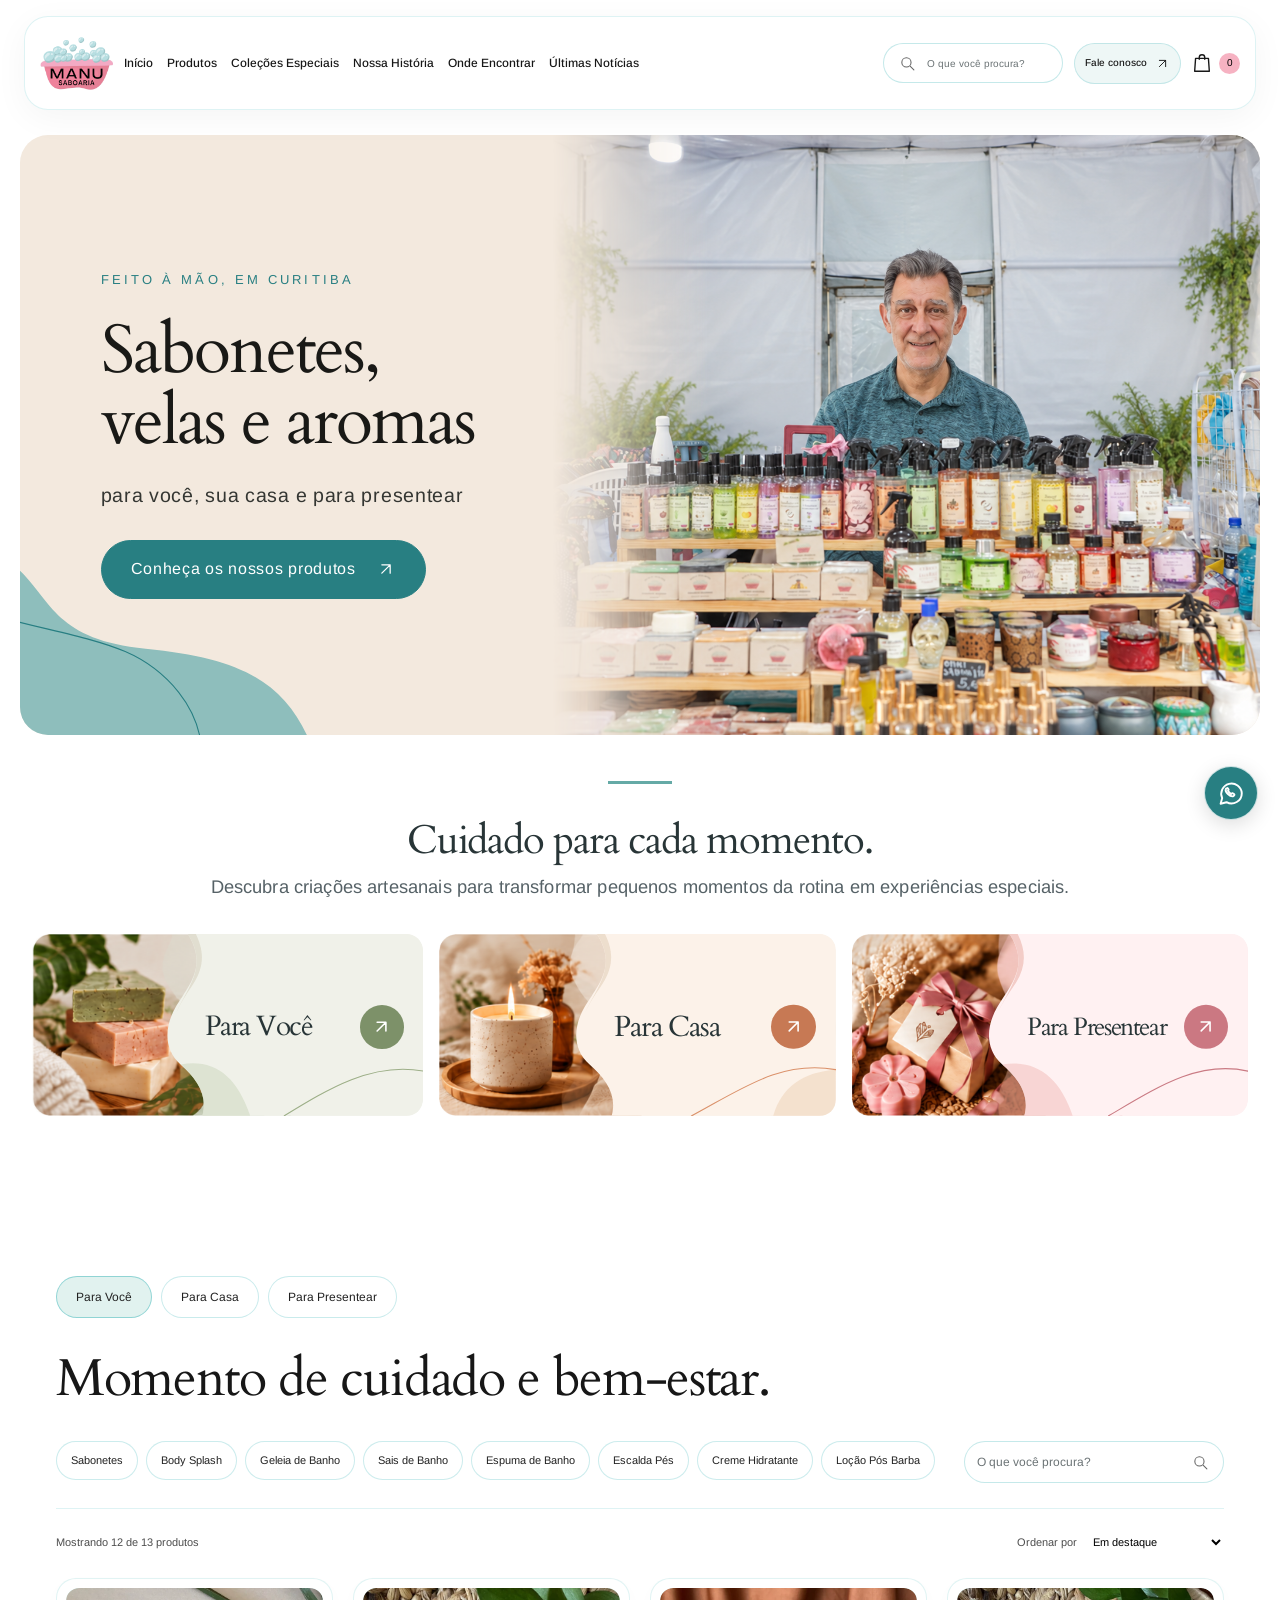
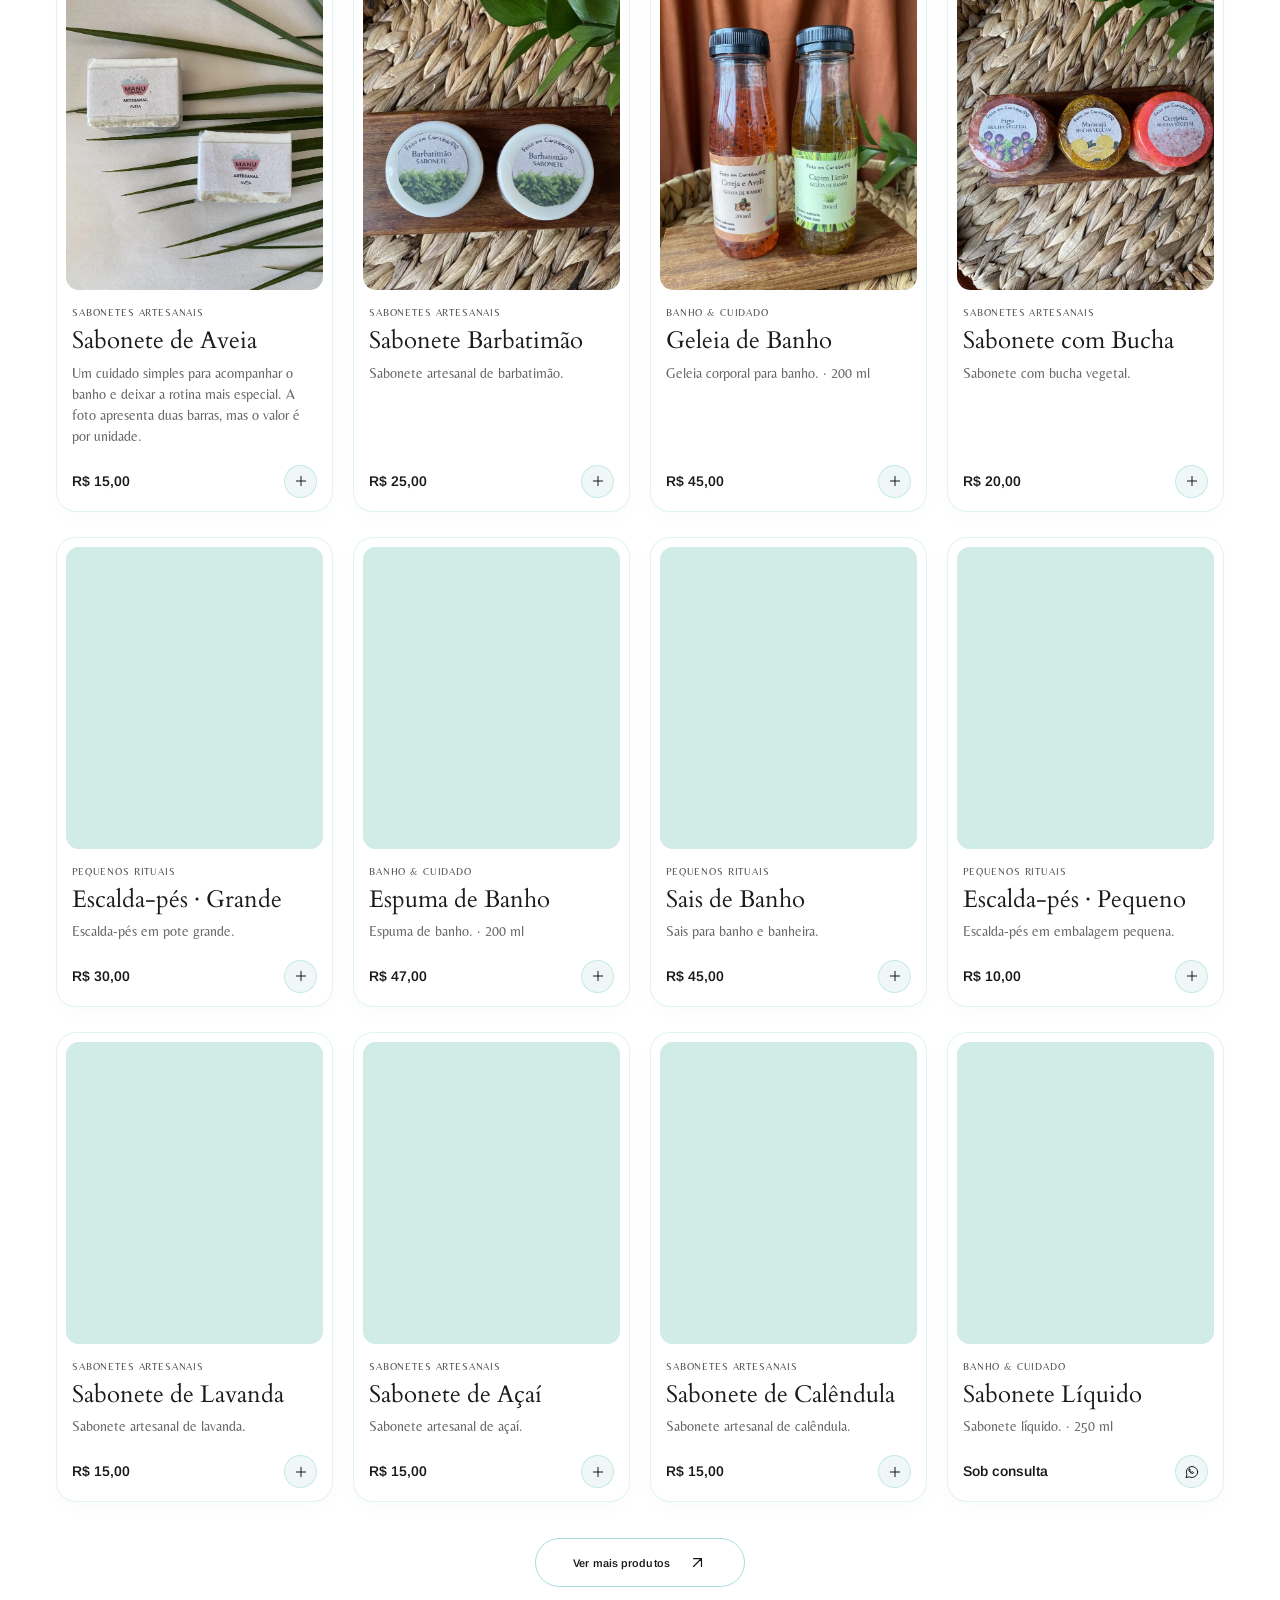
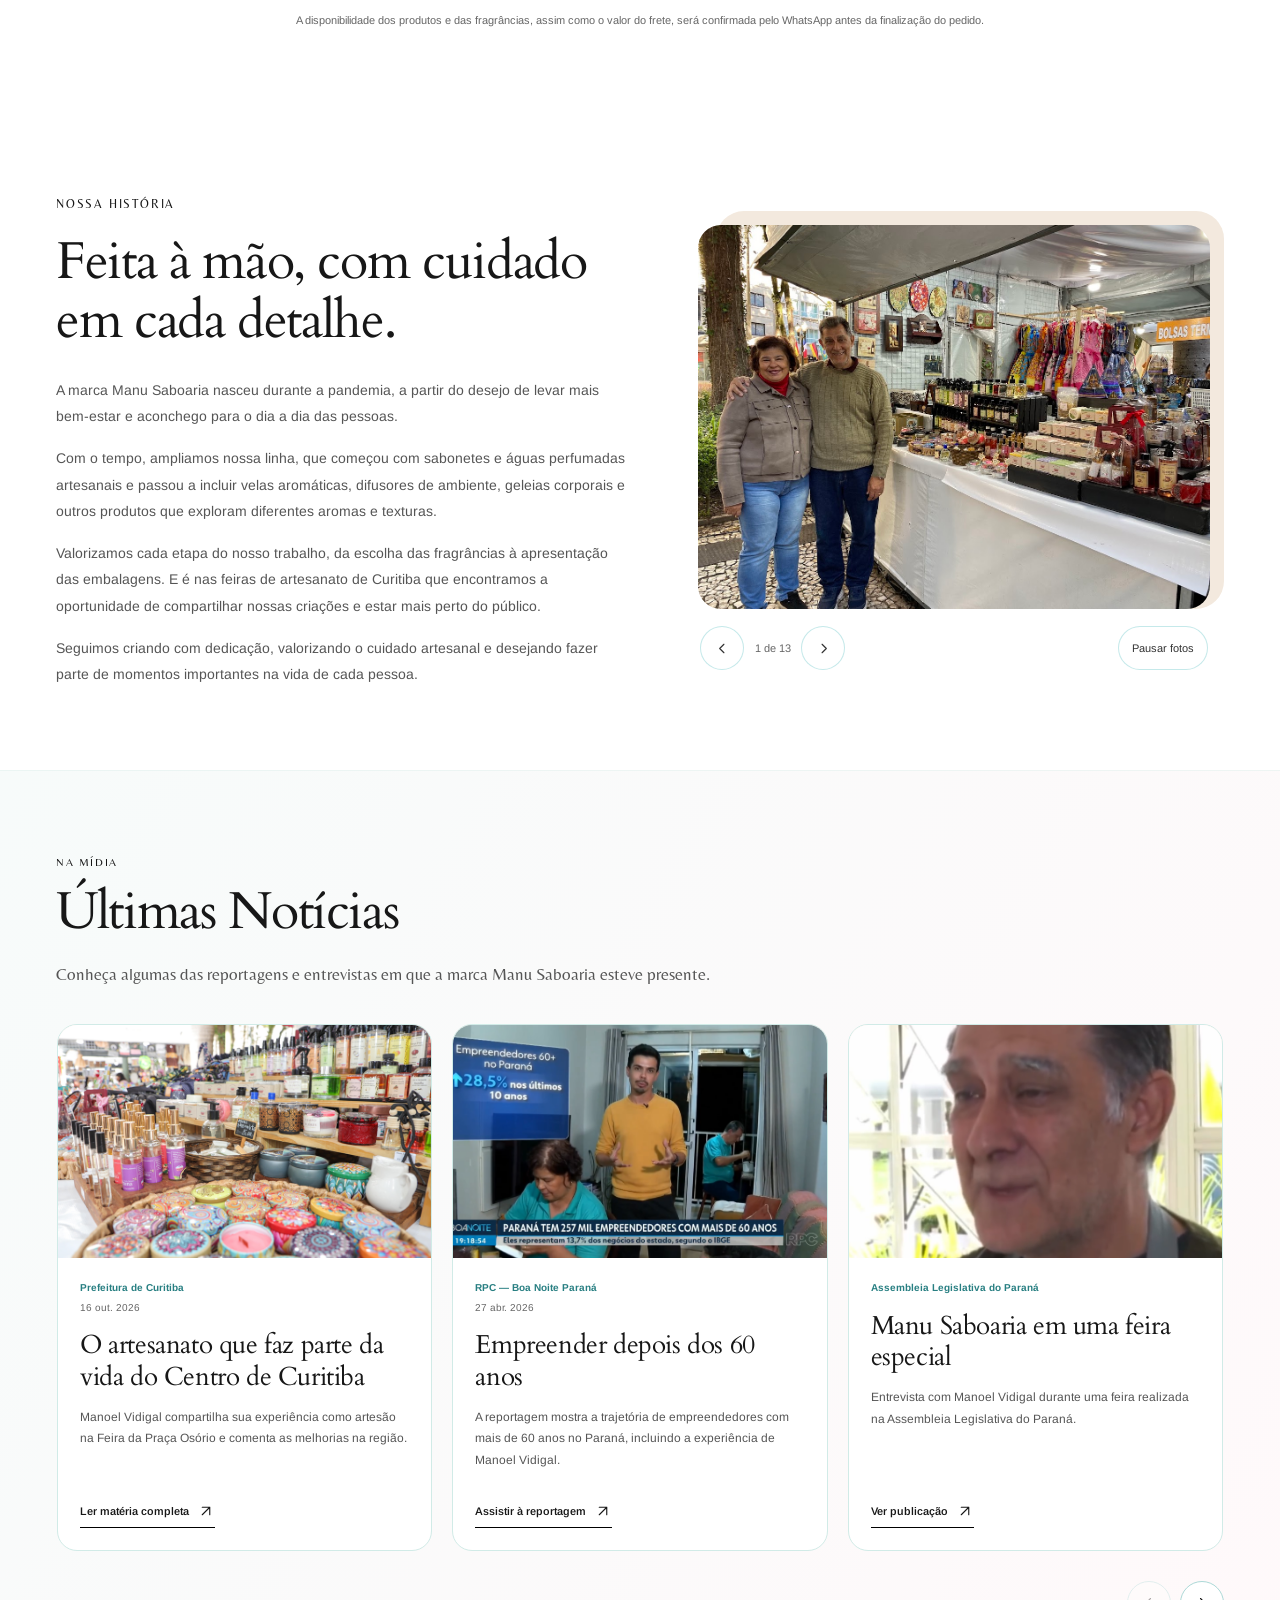
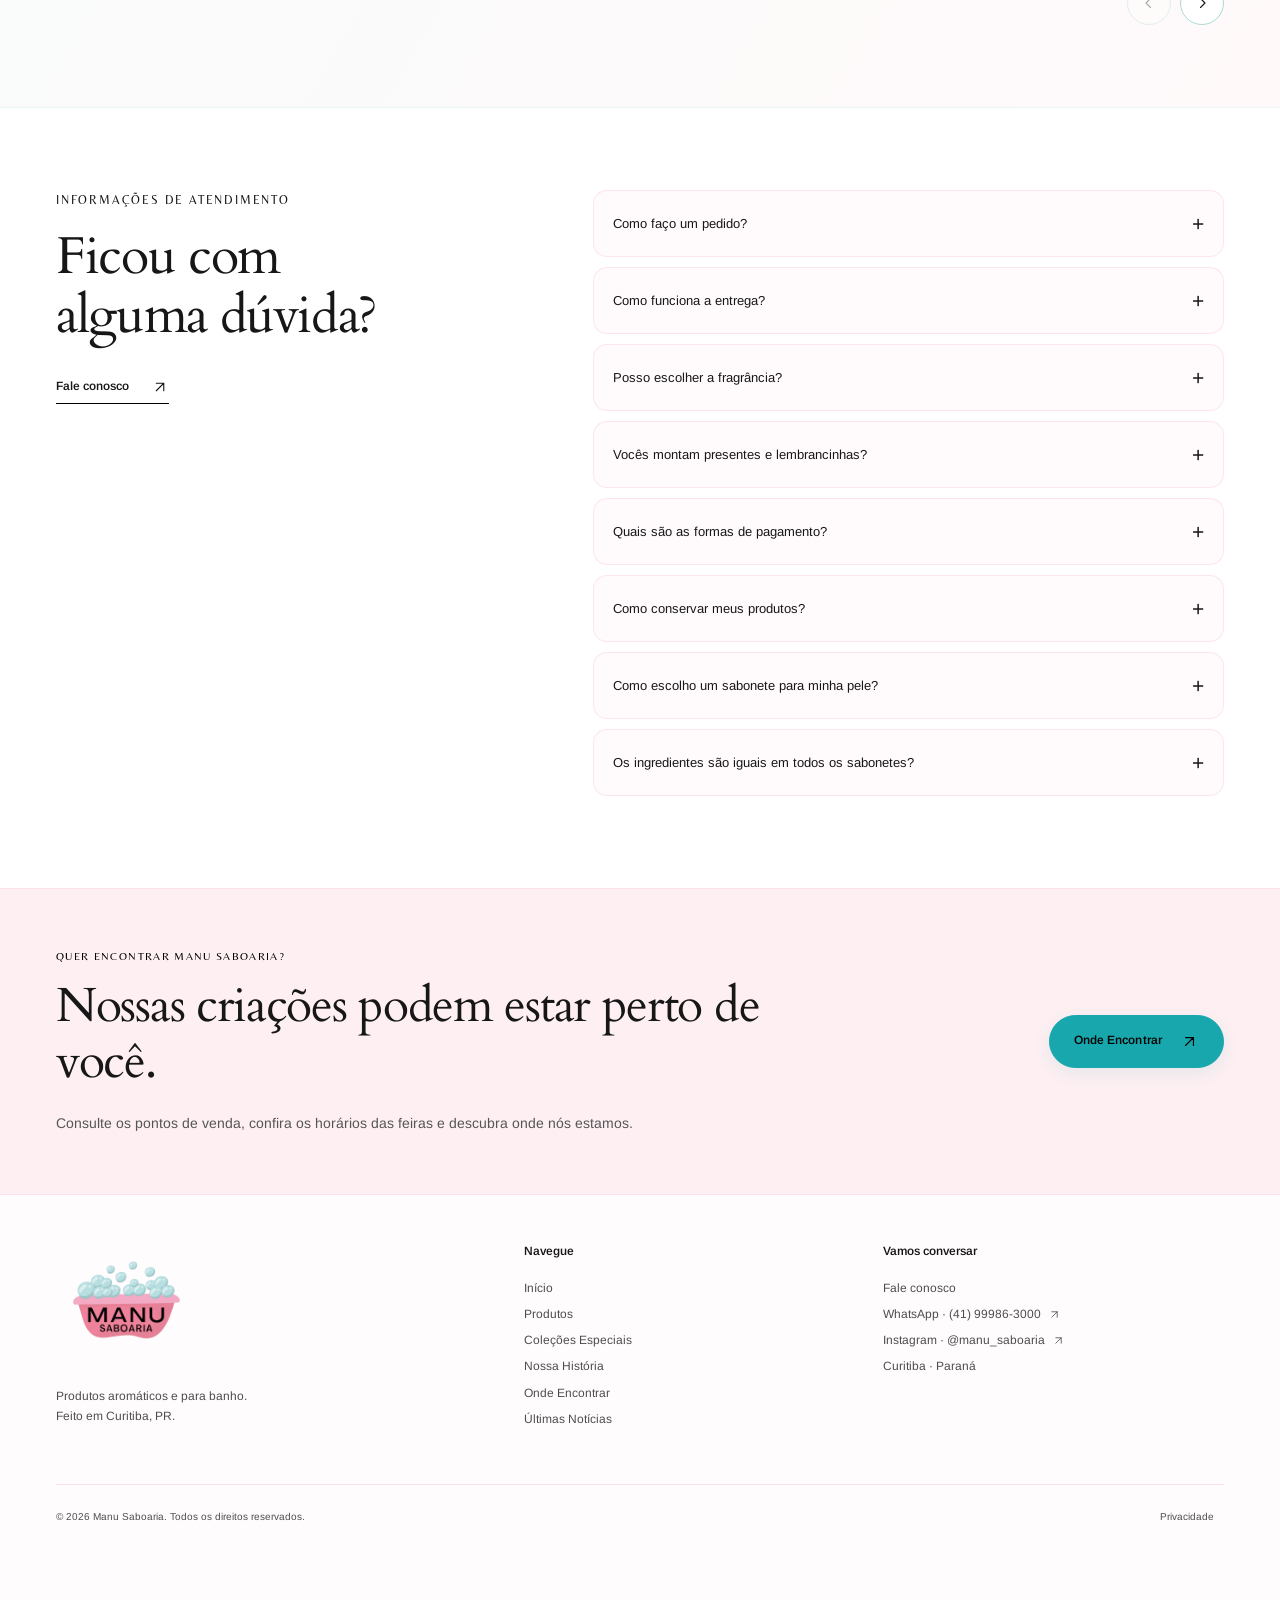
==== commit 471366da: "Aplica Ajustes 3 na sacola contato colecoes e locais" ====
--- a/index.html
+++ b/index.html
@@ -32,16 +32,13 @@
       <a class="brand" href="#inicio" aria-label="Manu Saboaria, início"><img class="brand-official" src="assets/marca/logo-manu.png?v=fed4c7f93343" alt="Manu Saboaria" width="1080" height="1080"></a>
       <nav class="desktop-nav" aria-label="Navegação principal"><a href="#inicio">Início</a><a href="#colecao">Produtos</a><a href="eventos-especiais.html">Coleções Especiais</a><a href="#essencia">Nossa História</a><a href="como-nos-encontrar.html">Onde Encontrar</a><a href="#noticias">Últimas Notícias</a></nav>
       <form class="header-search header-search-desktop" data-site-search role="search" action="pesquisa.html" method="get"><button type="submit" aria-label="Buscar produtos"><svg viewBox="0 0 24 24" aria-hidden="true"><circle cx="10.5" cy="10.5" r="6.5"/><path d="m16 16 5 5"/></svg></button><label class="sr-only" for="header-search-desktop">Buscar produtos no catálogo</label><input id="header-search-desktop" name="q" type="search" placeholder="O que você procura?" autocomplete="off" maxlength="120"></form>
-      <div class="header-actions"><a class="contact-link" href="fale-conosco.html">Fale conosco <svg class="site-arrow" viewBox="0 0 24 24" aria-hidden="true"><path d="M7 17 17 7M7 7h10v10"/></svg></a><button class="bag-button" id="open-cart" aria-label="Abrir sacola"><svg viewBox="0 0 24 24" aria-hidden="true"><path d="M5 7h14l1 14H4L5 7ZM9 8V6a3 3 0 0 1 6 0v2"/></svg><span id="cart-count" class="bag-count">0</span></button><button id="menu-toggle" class="menu-toggle" aria-label="Abrir menu" aria-expanded="false" aria-controls="mobile-nav"><svg viewBox="0 0 24 24" aria-hidden="true"><path d="M4 7h16M4 12h16M4 17h16"/></svg></button></div>
+      <div class="header-actions"><a class="contact-link" href="https://wa.me/5541999863000" target="_blank" rel="noopener noreferrer">Fale conosco <svg class="site-arrow" viewBox="0 0 24 24" aria-hidden="true"><path d="M7 17 17 7M7 7h10v10"/></svg></a><button class="bag-button" id="open-cart" aria-label="Abrir sacola"><svg viewBox="0 0 24 24" aria-hidden="true"><path d="M5 7h14l1 14H4L5 7ZM9 8V6a3 3 0 0 1 6 0v2"/></svg><span id="cart-count" class="bag-count">0</span></button><button id="menu-toggle" class="menu-toggle" aria-label="Abrir menu" aria-expanded="false" aria-controls="mobile-nav"><svg viewBox="0 0 24 24" aria-hidden="true"><path d="M4 7h16M4 12h16M4 17h16"/></svg></button></div>
     </div>
-    <nav id="mobile-nav" class="mobile-nav" aria-label="Navegação pelo celular" hidden><form class="header-search header-search-mobile" data-site-search role="search" action="pesquisa.html" method="get"><button type="submit" aria-label="Buscar produtos"><svg viewBox="0 0 24 24" aria-hidden="true"><circle cx="10.5" cy="10.5" r="6.5"/><path d="m16 16 5 5"/></svg></button><label class="sr-only" for="header-search-mobile">Buscar produtos no catálogo</label><input id="header-search-mobile" name="q" type="search" placeholder="O que você procura?" autocomplete="off" maxlength="120"></form><a href="#inicio">Início</a><a href="#colecao">Produtos</a><a href="eventos-especiais.html">Coleções Especiais</a><a href="#essencia">Nossa História</a><a href="como-nos-encontrar.html">Onde Encontrar</a><a href="#noticias">Últimas Notícias</a><a href="fale-conosco.html">Fale conosco</a><button id="open-cart-mobile">Minha sacola (<span id="cart-count-mobile">0</span>)</button></nav>
+    <nav id="mobile-nav" class="mobile-nav" aria-label="Navegação pelo celular" hidden><form class="header-search header-search-mobile" data-site-search role="search" action="pesquisa.html" method="get"><button type="submit" aria-label="Buscar produtos"><svg viewBox="0 0 24 24" aria-hidden="true"><circle cx="10.5" cy="10.5" r="6.5"/><path d="m16 16 5 5"/></svg></button><label class="sr-only" for="header-search-mobile">Buscar produtos no catálogo</label><input id="header-search-mobile" name="q" type="search" placeholder="O que você procura?" autocomplete="off" maxlength="120"></form><a href="#inicio">Início</a><a href="#colecao">Produtos</a><a href="eventos-especiais.html">Coleções Especiais</a><a href="#essencia">Nossa História</a><a href="como-nos-encontrar.html">Onde Encontrar</a><a href="#noticias">Últimas Notícias</a><a href="https://wa.me/5541999863000" target="_blank" rel="noopener noreferrer">Fale conosco</a><button id="open-cart-mobile">Minha sacola (<span id="cart-count-mobile">0</span>)</button></nav>
   </header>
   <main>
     <section class="canva-hero" id="inicio" aria-labelledby="hero-title">
       <svg class="canva-hero-art" viewBox="0 0 1500 660" preserveAspectRatio="none" aria-hidden="true" focusable="false">
-        <path class="canva-blob-pink" d="M500-100C468 30 527 121 653 116c83-3 94 41 110 91 24-71 63-184 17-246Z"/>
-        <path class="canva-line-teal" d="M673-90C621 14 591 111 650 151c42 28 85 19 135 15"/>
-        <path class="canva-line-dark" d="M774-68 622 122"/>
         <path class="canva-blob-teal" d="M-80 445C52 468-3 552 152 565c114 10 164 36 195 95H-80Z"/>
         <path class="canva-line-bottom" d="M-70 519C77 558 139 553 192 613c20 23 29 47 28 75"/>
       </svg>
@@ -80,7 +77,7 @@
 </section>
     <section class="collection container section-space" id="colecao" aria-labelledby="collection-title">
       <div class="catalog-groups" role="group" aria-label="Escolher produtos para você, para a casa ou para presentear"><button data-filter="voce" class="active" aria-pressed="true">Para Você</button><button data-filter="casa" aria-pressed="false">Para Casa</button><button data-filter="presentes" aria-pressed="false">Para Presentear</button></div>
-      <div class="section-heading catalog-heading"><div><p class="eyebrow" id="catalog-eyebrow">PARA VOCÊ</p><h2 id="collection-title">Momento de cuidado e bem-estar.</h2><p id="catalog-intro" hidden></p></div></div>
+      <div class="section-heading catalog-heading"><div><h2 id="collection-title">Momento de cuidado e bem-estar.</h2><p id="catalog-intro" hidden></p></div></div>
       <div class="catalog-toolbar"><div class="category-tabs" id="catalog-type-filters" role="group" aria-label="Filtrar os tipos de produtos"></div><form class="header-search catalog-search-form" data-site-search role="search" action="pesquisa.html" method="get"><label class="sr-only" for="catalog-search">Buscar produtos</label><input id="catalog-search" name="q" type="search" placeholder="O que você procura?" autocomplete="off" maxlength="120"><button type="submit" aria-label="Pesquisar produtos"><svg viewBox="0 0 24 24" aria-hidden="true"><circle cx="10.5" cy="10.5" r="6.5"/><path d="m16 16 5 5"/></svg></button></form></div>
       <div class="catalog-meta"><p id="catalog-count" aria-live="polite"></p><label>Ordenar por <select id="catalog-sort"><option value="featured">Em destaque</option><option value="price-low">Menor preço</option><option value="price-high">Maior preço</option><option value="name">Nome do produto (A-Z)</option></select></label></div>
       <div id="product-grid" class="product-grid"></div><div id="no-results" class="no-results" hidden><span aria-hidden="true">✿</span><h3>Vamos tentar outro aroma?</h3><p>Nenhum produto encontrado. Experimente outra busca ou categoria.</p></div><div class="load-more-wrap"><button id="load-more" class="button button-outline">Ver mais produtos <svg class="site-arrow" viewBox="0 0 24 24" aria-hidden="true"><path d="M7 17 17 7M7 7h10v10"/></svg></button></div><noscript><p>Ative o JavaScript para explorar o catálogo e a sacola. Você também pode <a href="https://wa.me/5541999863000">pedir o catálogo pelo WhatsApp</a>.</p></noscript>
@@ -96,11 +93,11 @@
     </div></section>
     <section class="news-section section-space" id="noticias" aria-labelledby="news-title"><div class="container"><div class="section-heading"><div><p class="eyebrow">NA MÍDIA</p><h2 id="news-title">Últimas Notícias</h2><p>Conheça algumas das reportagens e entrevistas em que a marca Manu Saboaria esteve presente.</p></div></div><div data-card-carousel role="region" aria-roledescription="carrossel" aria-label="Reportagens e entrevistas"><div class="cards-track news-track" data-carousel-track id="news-cards" tabindex="0"><article class="news-card"><div class="news-cover"><img src="assets/images/noticias/prefeitura-curitiba.png" alt="Produtos artesanais da marca Manu Saboaria expostos na feira." width="800" height="533" loading="lazy"></div><div class="news-card-copy"><p class="news-meta"><span>Prefeitura de Curitiba</span><time datetime="2026-10-16">16 out. 2026</time></p><h3>O artesanato que faz parte da vida do Centro de Curitiba</h3><p>Manoel Vidigal compartilha sua experiência como artesão na Feira da Praça Osório e comenta as melhorias na região.</p><a class="text-link" href="https://www.curitiba.pr.gov.br/noticias/curitiba-de-volta-ao-centro-traz-mais-seguranca-intervencoes-urbanas-limpeza-e-lazer-populacao-aprova-melhorias/85465" target="_blank" rel="noopener noreferrer">Ler matéria completa <svg class="site-arrow" viewBox="0 0 24 24" aria-hidden="true"><path d="M7 17 17 7M7 7h10v10"/></svg></a></div></article><article class="news-card"><div class="news-cover"><img src="assets/images/noticias/rpc.png" alt="Cena da reportagem da RPC sobre empreendedores com mais de 60 anos." width="1797" height="1065" loading="lazy"></div><div class="news-card-copy"><p class="news-meta"><span>RPC — Boa Noite Paraná</span><time datetime="2026-04-27">27 abr. 2026</time></p><h3>Empreender depois dos 60 anos</h3><p>A reportagem mostra a trajetória de empreendedores com mais de 60 anos no Paraná, incluindo a experiência de Manoel Vidigal.</p><a class="text-link" href="https://g1.globo.com/pr/parana/videos-boa-noite-parana/video/parana-tem-257-mil-empreendedores-com-mais-de-60-anos-14566334.ghtml" target="_blank" rel="noopener noreferrer">Assistir à reportagem <svg class="site-arrow" viewBox="0 0 24 24" aria-hidden="true"><path d="M7 17 17 7M7 7h10v10"/></svg></a></div></article><article class="news-card"><div class="news-cover"><img src="assets/images/noticias/assembleia.png" alt="Entrevista com o Manu em uma feira na Assembleia Legislativa do Paraná." width="442" height="686" loading="lazy"></div><div class="news-card-copy"><p class="news-meta"><span>Assembleia Legislativa do Paraná</span></p><h3>Manu Saboaria em uma feira especial</h3><p>Entrevista com Manoel Vidigal durante uma feira realizada na Assembleia Legislativa do Paraná.</p><a class="text-link" href="https://www.instagram.com/p/DXzBniQRiPd/" target="_blank" rel="noopener noreferrer">Ver publicação <svg class="site-arrow" viewBox="0 0 24 24" aria-hidden="true"><path d="M7 17 17 7M7 7h10v10"/></svg></a></div></article><article class="news-card"><div class="news-cover"><img src="assets/images/noticias/ric-tv.png" alt="Bastidores de uma reportagem sobre a produção artesanal da marca Manu Saboaria." width="651" height="869" loading="lazy"></div><div class="news-card-copy"><p class="news-meta"><span>RIC TV</span><time datetime="2026-03">mar. 2026</time></p><h3>Uma coleção de Páscoa para conhecer</h3><p>Manu Saboaria apresenta coleção especial de Páscoa.</p><a class="text-link" href="https://www.instagram.com/p/DYiPqaViUo0/?img_index=1" target="_blank" rel="noopener noreferrer">Ver publicação <svg class="site-arrow" viewBox="0 0 24 24" aria-hidden="true"><path d="M7 17 17 7M7 7h10v10"/></svg></a></div></article></div><div class="cards-controls" data-carousel-controls hidden><button type="button" data-carousel-prev aria-controls="news-cards" aria-label="Notícias anteriores"><svg viewBox="0 0 24 24" aria-hidden="true"><path d="m14 6-6 6 6 6"/></svg></button><button type="button" data-carousel-next aria-controls="news-cards" aria-label="Próximas notícias"><svg viewBox="0 0 24 24" aria-hidden="true"><path d="m10 6 6 6-6 6"/></svg></button></div></div></div></section>
     <section class="faq container section-space" id="duvidas" aria-labelledby="faq-title"><div><p class="eyebrow">INFORMAÇÕES DE ATENDIMENTO</p><h2 id="faq-title">Ficou com <br>alguma dúvida?</h2><a class="text-link" href="https://wa.me/5541999863000" target="_blank" rel="noopener noreferrer">Fale conosco <svg class="site-arrow" viewBox="0 0 24 24" aria-hidden="true"><path d="M7 17 17 7M7 7h10v10"/></svg></a></div><div class="faq-list"><details><summary>Como faço um pedido?<span aria-hidden="true">+</span></summary><p>Escolha os produtos, adicione-os à sacola e clique em “Enviar pedido pelo WhatsApp”. A mensagem será preparada com os itens, as quantidades, os valores e as observações do pedido. Pelo WhatsApp, nós confirmamos a disponibilidade, os aromas, o frete e as formas de pagamento antes de concluir o atendimento.</p></details><details><summary>Como funciona a entrega?<span aria-hidden="true">+</span></summary><p>Nossa marca é de Curitiba (PR). Consulte pelo WhatsApp as opções de entrega ou retirada, o valor do frete e o prazo para seu endereço antes de confirmar o pedido.</p></details><details><summary>Posso escolher a fragrância?<span aria-hidden="true">+</span></summary><p>Sim! As fotos apresentam algumas opções da coleção. Informe sua preferência no campo de observações da sacola, e nós confirmaremos a disponibilidade e ajudaremos você a escolher.</p></details><details><summary>Vocês montam presentes e lembrancinhas?<span aria-hidden="true">+</span></summary><p>Sim! Você pode combinar produtos, escolher a apresentação e informar a quantidade desejada. Os valores e prazos são definidos de acordo com a composição escolhida. Entre em contato pelo WhatsApp para conversarmos sobre as opções.</p></details><details><summary>Quais são as formas de pagamento?<span aria-hidden="true">+</span></summary><p>As formas de pagamento são informadas durante o atendimento pelo WhatsApp, antes da confirmação do pedido. Não é necessário cadastrar dados de pagamento neste site.</p></details><details><summary>Como conservar meus produtos?<span aria-hidden="true">+</span></summary><p>Para preservar a qualidade e as características dos produtos, mantenha-os em local fresco, seco e arejado, protegido da luz solar direta e de fontes de calor.</p><p>No caso dos sabonetes, utilize uma saboneteira que permita o escoamento da água e mantenha-os secos entre os usos. Já as velas devem ser utilizadas sob supervisão, longe de tecidos e outros materiais inflamáveis, crianças e animais. Apague-as antes de sair do ambiente.</p></details><details><summary>Como escolho um sabonete para minha pele?<span aria-hidden="true">+</span></summary><p>Comece consultando a composição e as instruções de uso do produto. Se você tem pele sensível, alergias ou alguma condição dermatológica, procure orientação profissional antes de escolher.</p></details><details><summary>Os ingredientes são iguais em todos os sabonetes?<span aria-hidden="true">+</span></summary><p>Não. Cada versão tem sua própria composição. Consulte as informações do produto escolhido para conhecer os ingredientes e as orientações de uso.</p></details></div></section>
-    <section class="contact-banner visit-banner"><div class="container"><div><p class="eyebrow">QUER CONHECER A MARCA MANU SABOARIA DE PERTO?</p><h2>Nossas criações podem estar perto de você.</h2><p class="visit-description">Consulte os pontos de venda, confira os horários das feiras e descubra onde nos encontrar.</p></div><a class="button button-primary" href="como-nos-encontrar.html">Onde Encontrar <svg class="site-arrow" viewBox="0 0 24 24" aria-hidden="true"><path d="M7 17 17 7M7 7h10v10"/></svg></a></div></section>
+    <section class="contact-banner visit-banner"><div class="container"><div><p class="eyebrow">QUER ENCONTRAR MANU SABOARIA?</p><h2>Nossas criações podem estar perto de você.</h2><p class="visit-description">Consulte os pontos de venda, confira os horários das feiras e descubra onde nós estamos.</p></div><a class="button button-primary" href="como-nos-encontrar.html">Onde Encontrar <svg class="site-arrow" viewBox="0 0 24 24" aria-hidden="true"><path d="M7 17 17 7M7 7h10v10"/></svg></a></div></section>
   </main>
-  <footer class="footer"><div class="container footer-top"><div><a class="brand" href="index.html#inicio"><img class="brand-official" src="assets/marca/logo-manu.png?v=fed4c7f93343" alt="Manu Saboaria" width="1080" height="1080"></a><p>Produtos aromáticos e para banho.<br>Feito em Curitiba, PR.</p></div><div><h3>Navegue</h3><a href="#inicio">Início</a><a href="#colecao">Produtos</a><a href="eventos-especiais.html">Coleções Especiais</a><a href="#essencia">Nossa História</a><a href="como-nos-encontrar.html">Onde Encontrar</a><a href="#noticias">Últimas Notícias</a></div><div><h3>Vamos conversar</h3><a href="fale-conosco.html">Fale conosco</a><a href="https://wa.me/5541999863000" target="_blank" rel="noopener noreferrer">WhatsApp · (41) 99986-3000 <svg class="site-arrow" viewBox="0 0 24 24" aria-hidden="true"><path d="M7 17 17 7M7 7h10v10"/></svg></a><span>Curitiba · Paraná</span></div></div><div class="container footer-bottom"><span>© <span id="current-year">2026</span> Manu Saboaria. Todos os direitos reservados.</span><button class="privacy-trigger" onclick="document.getElementById('privacy-dialog').showModal()">Privacidade</button><span>Feito para sentir.</span></div></footer>
+  <footer class="footer"><div class="container footer-top"><div><a class="brand" href="index.html#inicio"><img class="brand-official" src="assets/marca/logo-manu.png?v=fed4c7f93343" alt="Manu Saboaria" width="1080" height="1080"></a><p>Produtos aromáticos e para banho.<br>Feito em Curitiba, PR.</p></div><div><h3>Navegue</h3><a href="#inicio">Início</a><a href="#colecao">Produtos</a><a href="eventos-especiais.html">Coleções Especiais</a><a href="#essencia">Nossa História</a><a href="como-nos-encontrar.html">Onde Encontrar</a><a href="#noticias">Últimas Notícias</a></div><div><h3>Vamos conversar</h3><a href="https://wa.me/5541999863000" target="_blank" rel="noopener noreferrer">Fale conosco</a><a href="https://wa.me/5541999863000" target="_blank" rel="noopener noreferrer">WhatsApp · (41) 99986-3000 <svg class="site-arrow" viewBox="0 0 24 24" aria-hidden="true"><path d="M7 17 17 7M7 7h10v10"/></svg></a><a href="https://www.instagram.com/manu_saboaria/" target="_blank" rel="noopener noreferrer">Instagram · @manu_saboaria <svg class="site-arrow" viewBox="0 0 24 24" aria-hidden="true"><path d="M7 17 17 7M7 7h10v10"/></svg></a><span>Curitiba · Paraná</span></div></div><div class="container footer-bottom"><span>© <span id="current-year">2026</span> Manu Saboaria. Todos os direitos reservados.</span><button class="privacy-trigger" onclick="document.getElementById('privacy-dialog').showModal()">Privacidade</button></div></footer>
   <dialog id="product-dialog" class="product-dialog" aria-label="Detalhes do produto"><button class="dialog-close" id="close-product" aria-label="Fechar detalhes">×</button><div id="product-content"></div></dialog>
-  <dialog id="cart-dialog" class="cart-dialog" aria-labelledby="cart-title"><div class="cart-shell"><div class="cart-header"><div><p class="eyebrow">SEUS PRODUTOS</p><h2 id="cart-title">Sua sacola.</h2></div><button id="close-cart" class="dialog-close" aria-label="Fechar sacola">×</button></div><div id="cart-empty" class="cart-empty"><span aria-hidden="true">♡</span><h3>Seu próximo favorito<br>está por aqui.</h3><p>Explore o catálogo e adicione os produtos à sua sacola.</p><button class="button button-primary" onclick="document.getElementById('cart-dialog').close();location.hash='colecao'">Explorar produtos</button></div><div id="cart-filled" hidden><div id="cart-items"></div><div class="cart-notes"><label for="cart-notes">Observações do pedido</label><textarea id="cart-notes" rows="3" maxlength="600" placeholder="Aroma desejado, embalagem ou informação sobre o pedido…"></textarea></div><div class="cart-summary"><span>Subtotal dos produtos</span><strong id="cart-subtotal">R$ 0,00</strong></div><p class="cart-disclaimer">Frete à parte. Aromas, disponibilidade e pagamento confirmados com o Manu no WhatsApp.</p><a id="checkout" class="button button-primary checkout" href="https://wa.me/5541999863000" target="_blank" rel="noopener noreferrer">Enviar pedido pelo WhatsApp <svg class="site-arrow" viewBox="0 0 24 24" aria-hidden="true"><path d="M7 17 17 7M7 7h10v10"/></svg></a><button id="clear-cart" class="clear-cart">Esvaziar sacola</button></div></div></dialog>
+  <dialog id="cart-dialog" class="cart-dialog" aria-labelledby="cart-title"><div class="cart-shell"><div class="cart-header"><div><p class="eyebrow">SEUS PRODUTOS</p><h2 id="cart-title">Sua sacola.</h2></div><button id="close-cart" class="dialog-close" aria-label="Fechar sacola">×</button></div><div id="cart-empty" class="cart-empty"><svg class="cart-empty-illustration" viewBox="0 0 64 64" aria-hidden="true" focusable="false"><path d="M17 21h30l4 33H13l4-33Z"/><path d="M24 25V15a8 8 0 0 1 16 0v10"/></svg><h3>Que tal escolher algo especial?</h3><p>Escolha seus produtos e monte seu pedido.</p><button class="button button-primary" onclick="document.getElementById('cart-dialog').close();location.hash='colecao'">Ver produtos</button></div><div id="cart-filled" hidden><div id="cart-items"></div><div class="cart-notes"><label for="cart-notes">Observações do pedido</label><textarea id="cart-notes" rows="3" maxlength="600" placeholder="Aroma desejado, embalagem ou informação sobre o pedido…"></textarea></div><div class="cart-summary"><span>Subtotal dos produtos</span><strong id="cart-subtotal">R$ 0,00</strong></div><p class="cart-disclaimer">Frete à parte. Aromas, disponibilidade e pagamento confirmados com o Manu no WhatsApp.</p><a id="checkout" class="button button-primary checkout" href="https://wa.me/5541999863000" target="_blank" rel="noopener noreferrer">Enviar pedido pelo WhatsApp <svg class="site-arrow" viewBox="0 0 24 24" aria-hidden="true"><path d="M7 17 17 7M7 7h10v10"/></svg></a><button id="clear-cart" class="clear-cart">Esvaziar sacola</button></div></div></dialog>
   <dialog id="privacy-dialog" class="privacy-dialog" aria-labelledby="privacy-title"><button class="dialog-close" onclick="this.closest('dialog').close()" aria-label="Fechar privacidade">×</button><p class="eyebrow">TRANSPARÊNCIA E CUIDADO</p><h2 id="privacy-title">Sua privacidade.</h2><p>Este catálogo salva a sua sacola e as observações apenas no navegador deste dispositivo, para você continuar de onde parou. Você pode remover esses dados esvaziando a sacola ou limpando os dados do site no navegador.</p><p>O site não possui formulário de cadastro, cookies de publicidade ou rastreamento. Ao escolher enviar o pedido, você abre o WhatsApp com uma mensagem preparada e decide se deseja enviá-la. A partir daí, os dados da conversa são tratados pelas plataformas e pelo Manu para atender ao seu pedido.</p><p>Links para WhatsApp e Instagram levam a serviços externos, com suas próprias políticas. Para assuntos de privacidade e atendimento, fale com o Manu pelo <a href="https://wa.me/5541999863000" target="_blank" rel="noopener noreferrer">WhatsApp</a>.</p></dialog>
   <div id="toast" class="toast" role="status" aria-live="polite"></div>
 <a class="whatsapp-float" href="https://wa.me/5541999863000" target="_blank" rel="noopener noreferrer" aria-label="Fale conosco pelo WhatsApp" title="WhatsApp"><svg viewBox="0 0 24 24" aria-hidden="true"><path d="M20.5 11.7a8.5 8.5 0 0 1-12.6 7.5L3 20.5l1.3-4.7a8.5 8.5 0 1 1 16.2-4.1Z"/><path d="M8.4 7.6c.4-.3.9.6 1.2 1.1.2.4-.3.8-.5 1 .5 1.2 1.3 2 2.6 2.7.3-.2.7-.8 1-.7.5.2 1.6.7 1.7 1.1.1.5-.5 1.4-1.1 1.5-2.6.5-6.8-3.6-6.1-5.8.1-.4.6-.8 1.2-.9Z"/></svg></a>
--- a/assets/css/ajustes2.css
+++ b/assets/css/ajustes2.css
@@ -1,6 +1,7 @@
 /* Ajustes aprovados em outubro: navegação, notícias e pontos de contato. */
 :is(h1,h2,h3) em{font-style:normal!important}
-.whatsapp-float{position:fixed;right:22px;bottom:22px;z-index:35;display:grid;place-items:center;width:54px;height:54px;border-radius:50%;background:#287f82;color:#fff;border:1px solid rgba(255,255,255,.75);box-shadow:0 5px 20px #0002;transition:transform .2s,background .2s}
+/* Mantém o botão acima do selo do Netlify, incluindo a área segura do celular. */
+.whatsapp-float{position:fixed;right:22px;bottom:calc(80px + env(safe-area-inset-bottom, 0px));z-index:35;display:grid;place-items:center;width:54px;height:54px;border-radius:50%;background:#287f82;color:#fff;border:1px solid rgba(255,255,255,.75);box-shadow:0 5px 20px #0002;transition:transform .2s,background .2s}
 .whatsapp-float:hover{background:#18a7ad;transform:translateY(-2px)}
 .whatsapp-float svg{width:29px;height:29px;stroke-width:1.6}
 body:has(dialog[open]) .whatsapp-float{visibility:hidden}
@@ -31,5 +32,8 @@
 .visit-banner .button{flex-shrink:0}
 .cozy-header .desktop-nav{gap:14px}
 @media(max-width:1050px){.cards-track{grid-auto-columns:calc((100% - 20px)/2)}.footer-top{gap:32px}}
-@media(max-width:740px){.cards-track{grid-auto-columns:82%;gap:16px}.news-card h3{font-size:25px}.news-card-copy{padding:20px}.news-section .section-heading p:not(.eyebrow){font-size:15px}.home .visit-banner>.container{display:block}.home .visit-banner .button{margin-top:27px;width:100%}.footer-top{grid-template-columns:1fr 1fr;gap:30px}.footer-top>div:first-child{grid-column:1/-1}.whatsapp-float{right:17px;bottom:17px;width:51px;height:51px}}
+@media(max-width:740px){.cards-track{grid-auto-columns:82%;gap:16px}.news-card h3{font-size:25px}.news-card-copy{padding:20px}.news-section .section-heading p:not(.eyebrow){font-size:15px}.home .visit-banner>.container{display:block}.home .visit-banner .button{margin-top:27px;width:100%}.footer-top{grid-template-columns:1fr 1fr;gap:30px}.footer-top>div:first-child{grid-column:1/-1}.whatsapp-float{right:17px;width:51px;height:51px}}
 @media(prefers-reduced-motion:reduce){.whatsapp-float{transition:none}}
+/* Sacola vazia aprovada nos Ajustes 3. */
+.cart-empty-illustration{display:block;width:66px;height:66px;margin:0 auto 24px;fill:none;stroke:#18a7ad;stroke-width:2.6;stroke-linecap:round;stroke-linejoin:round}
+.cart-empty .button-primary{color:#fff}
